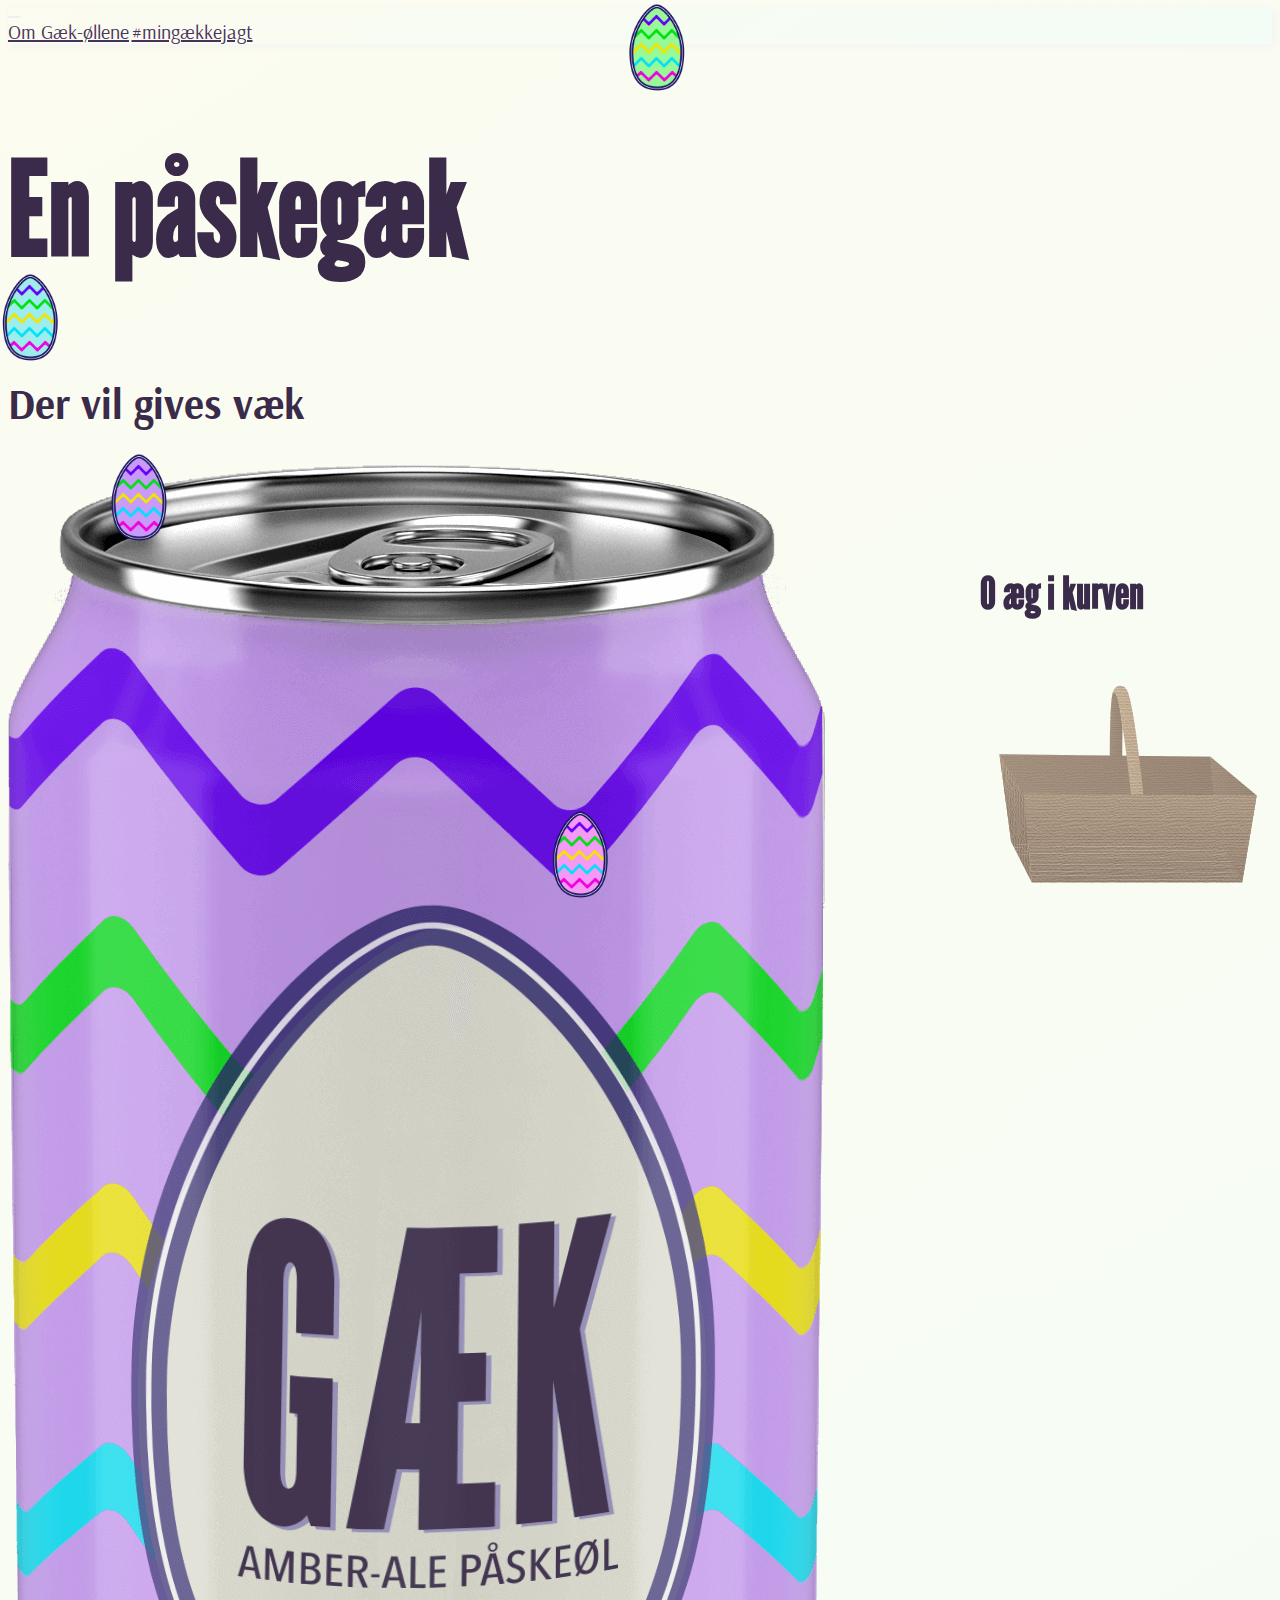
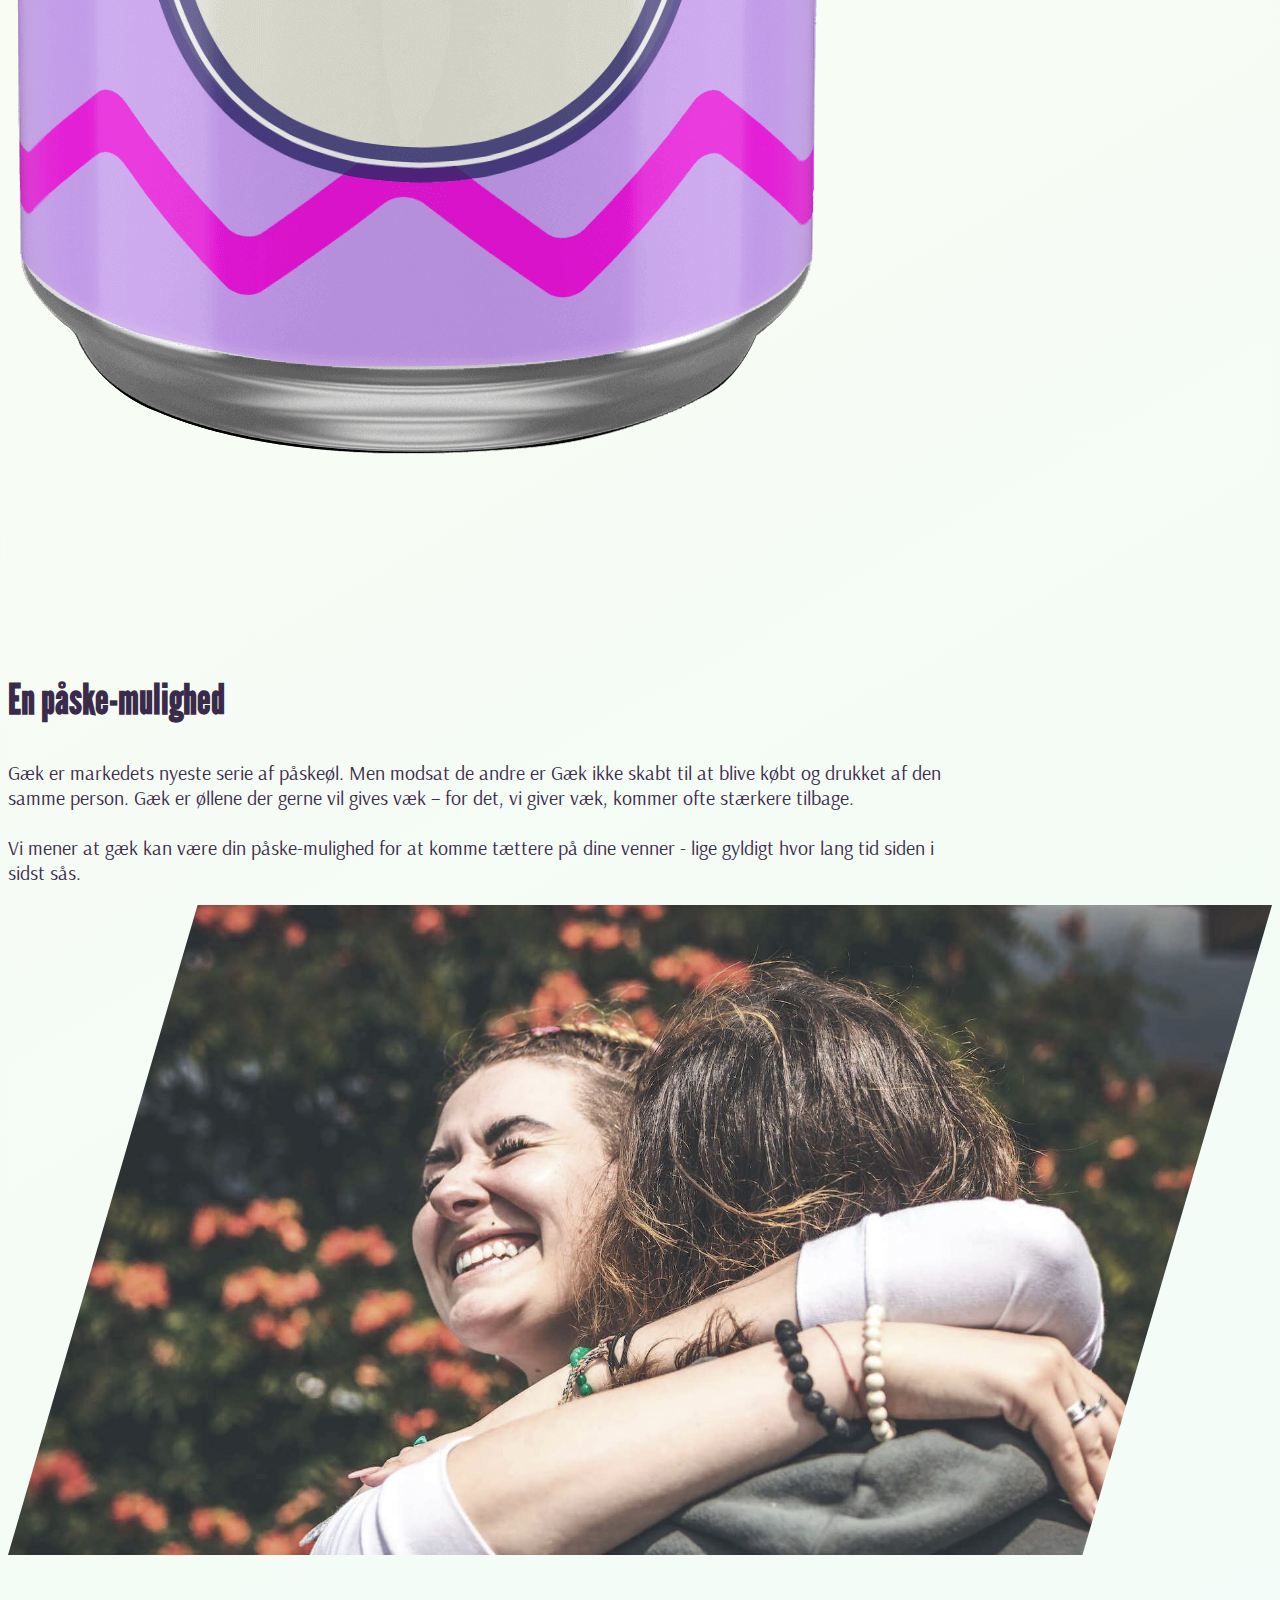
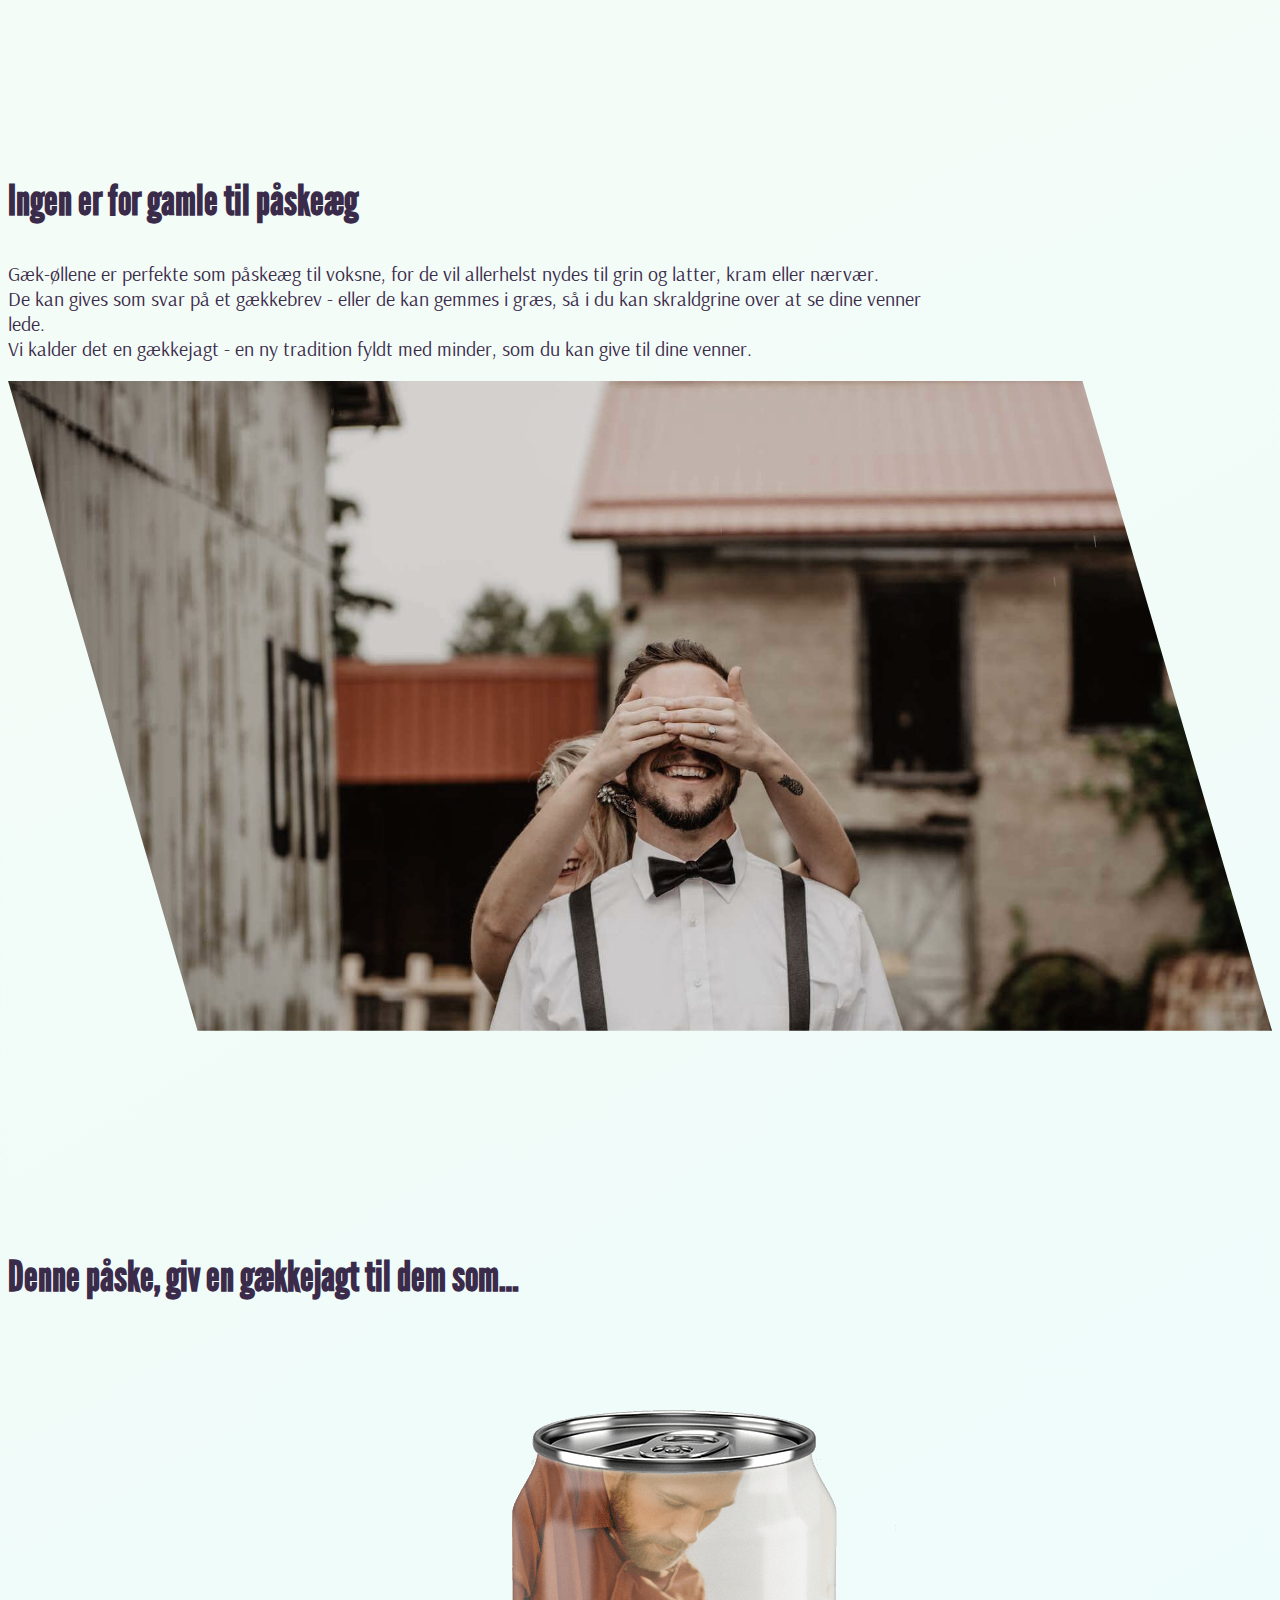
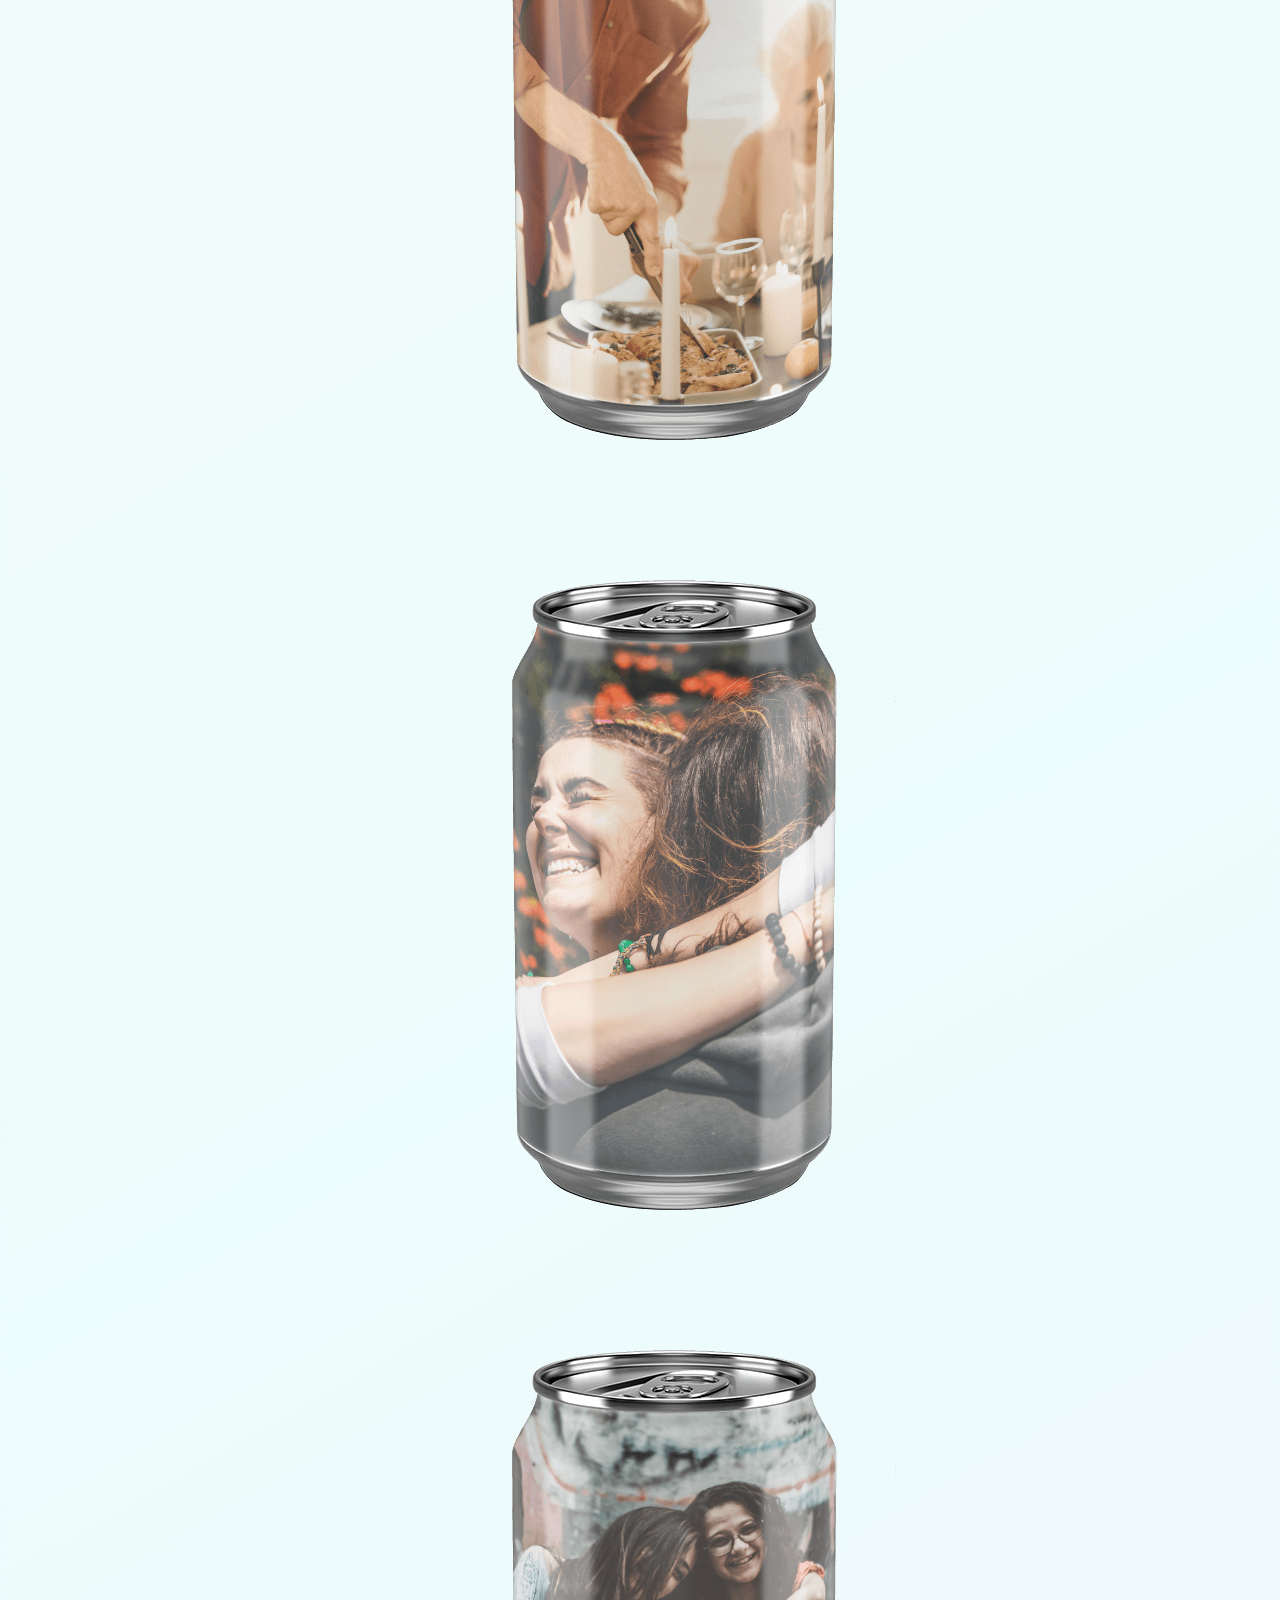
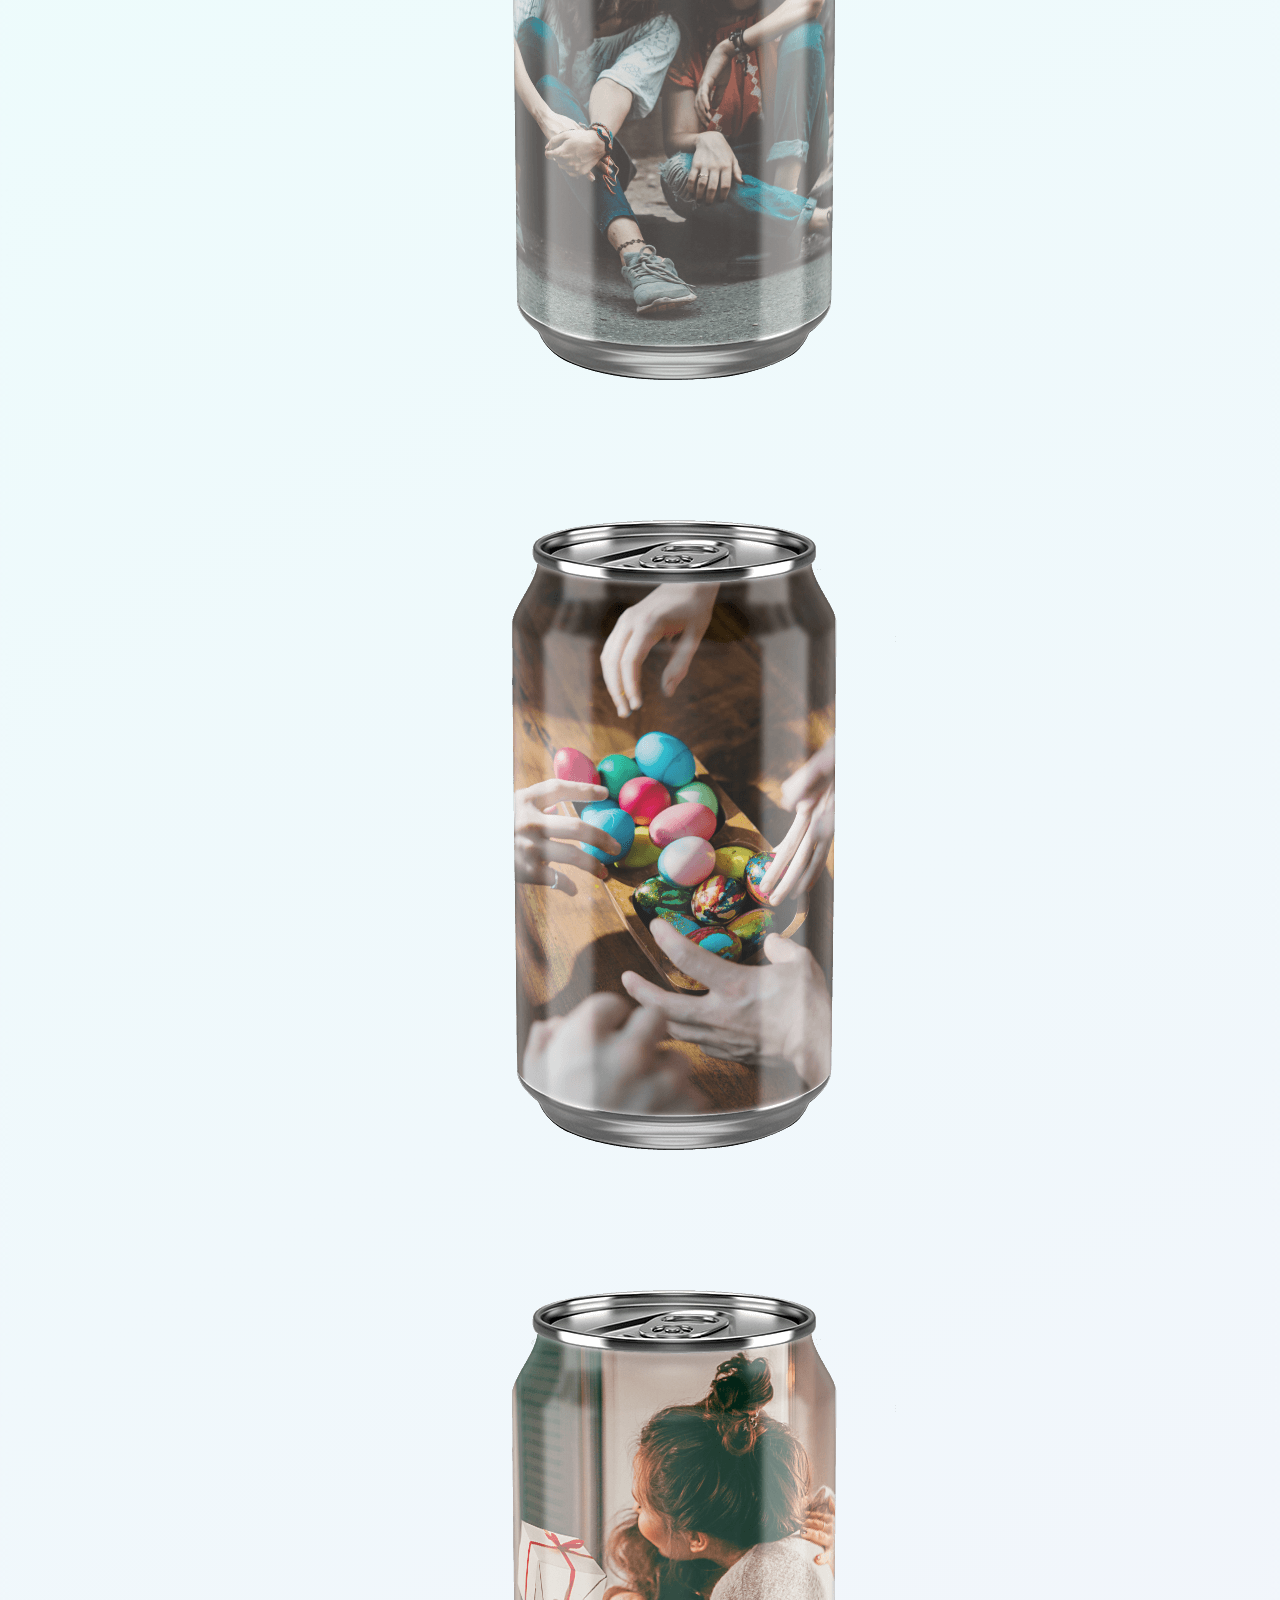
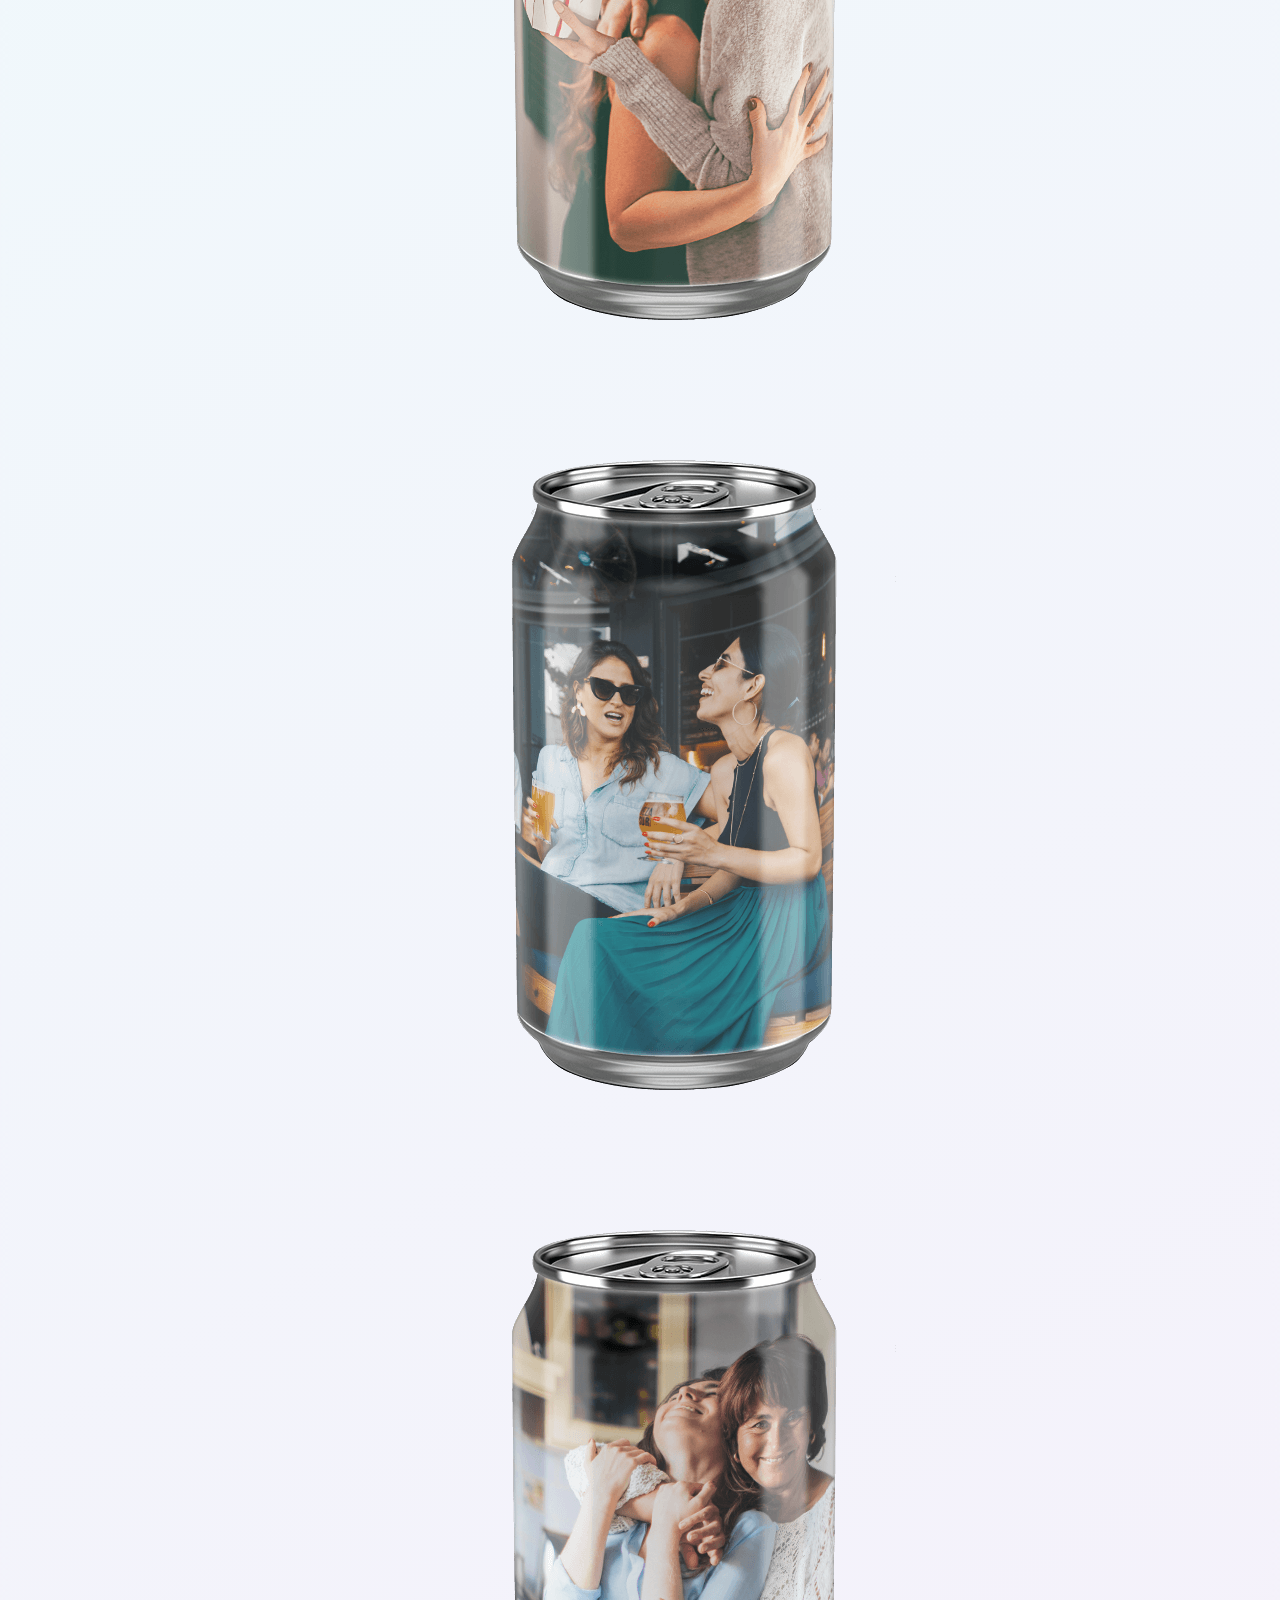
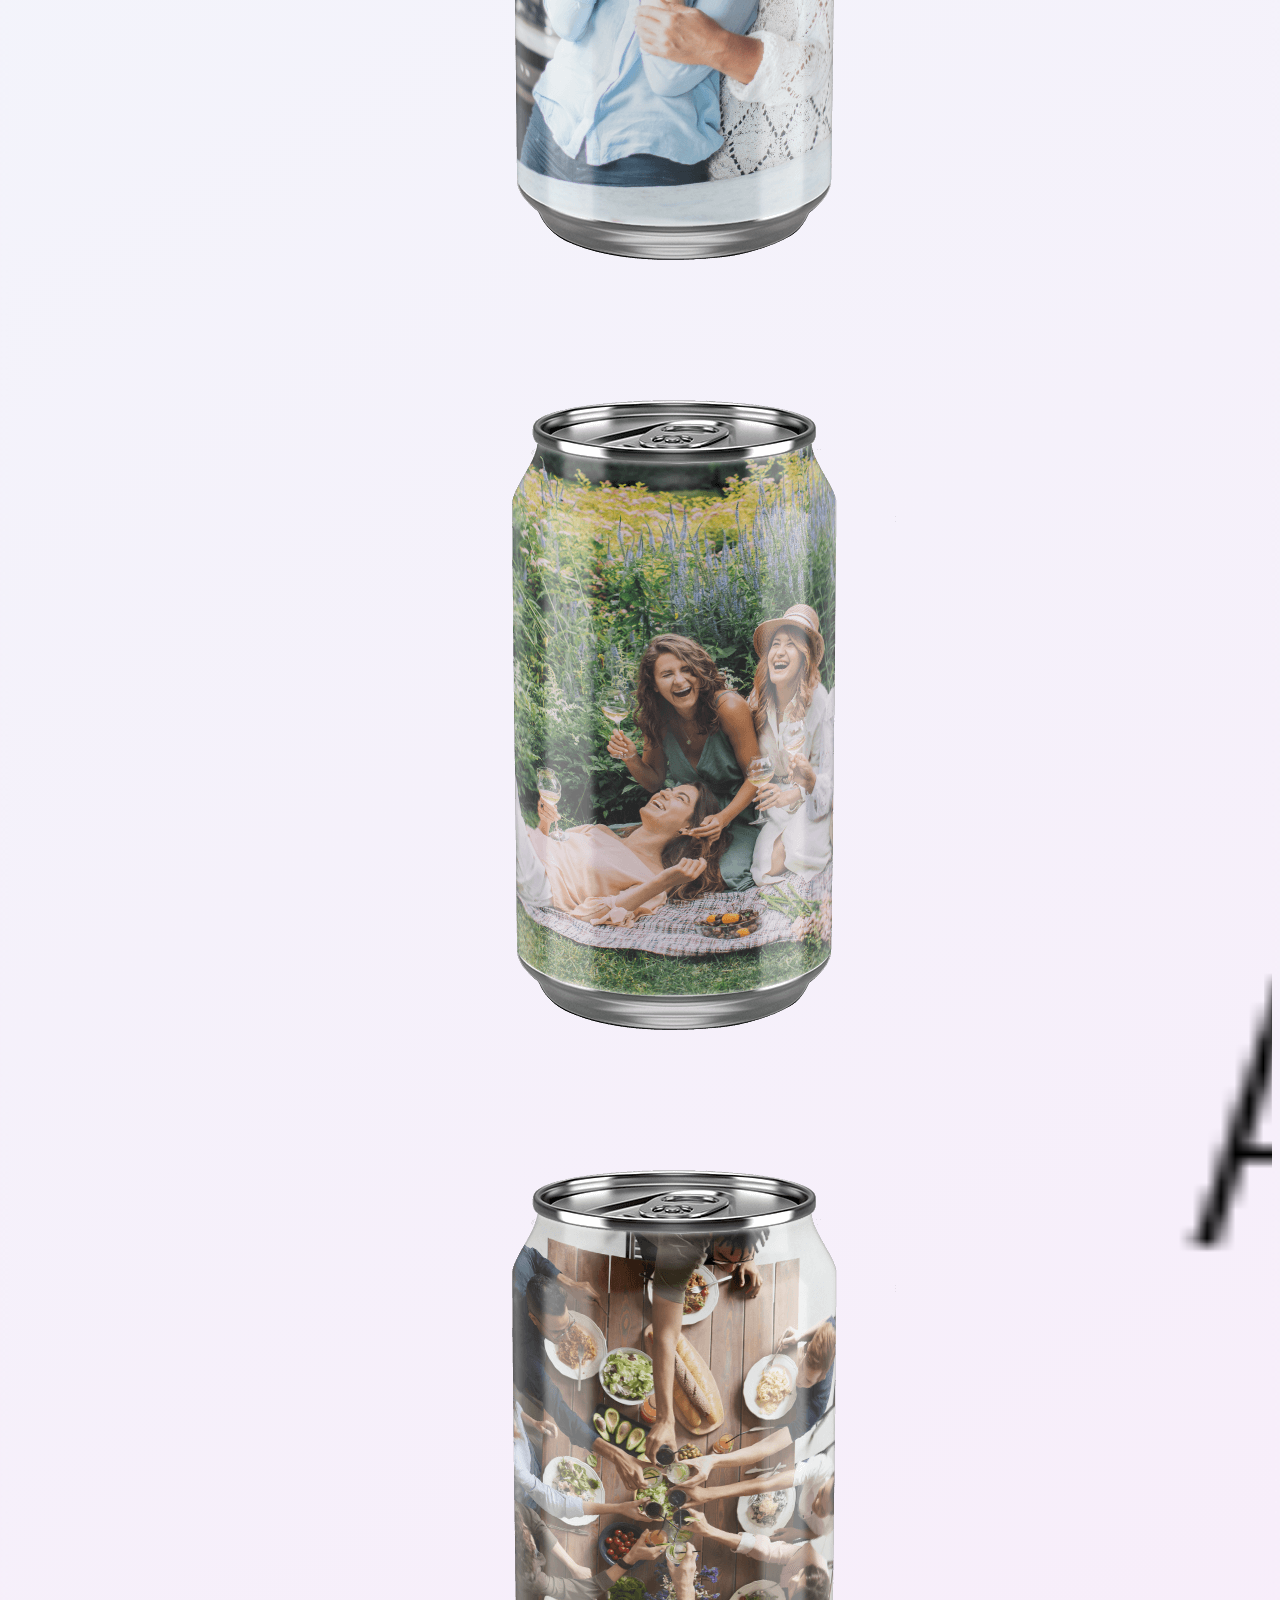
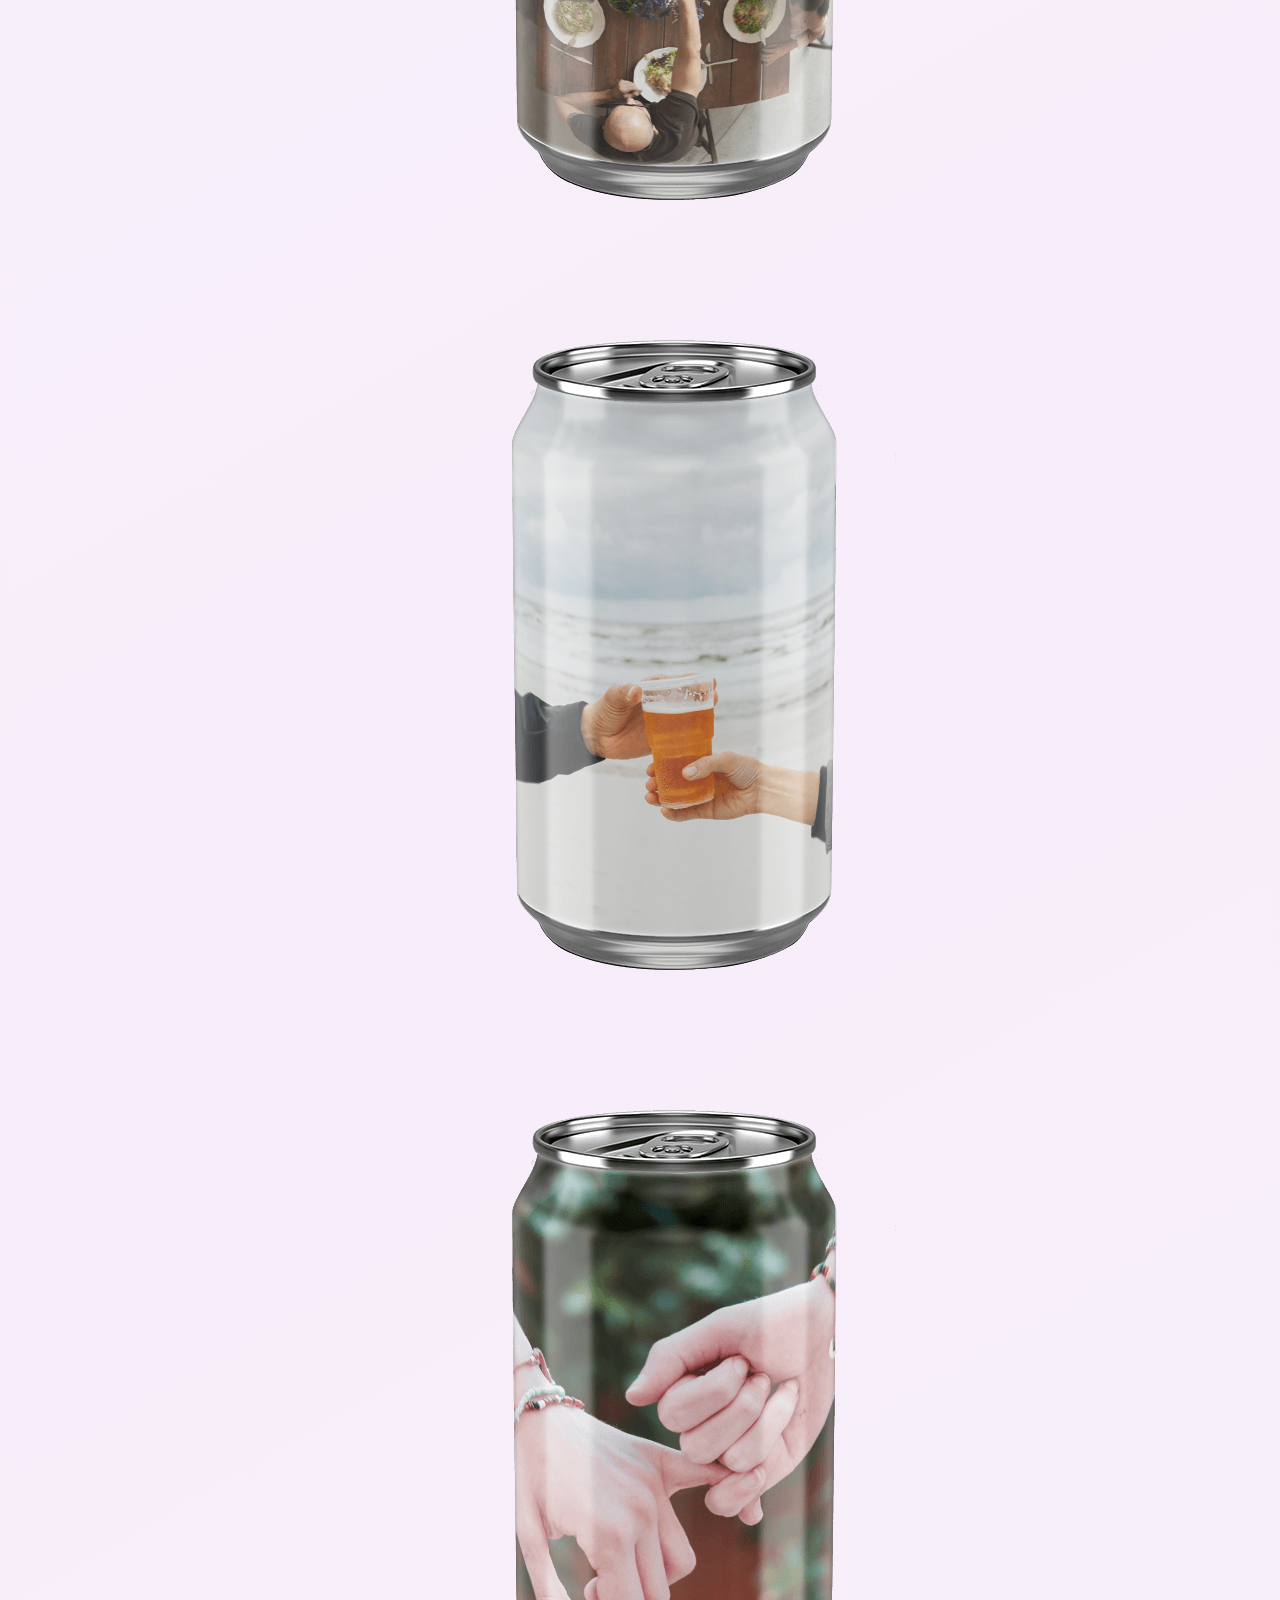
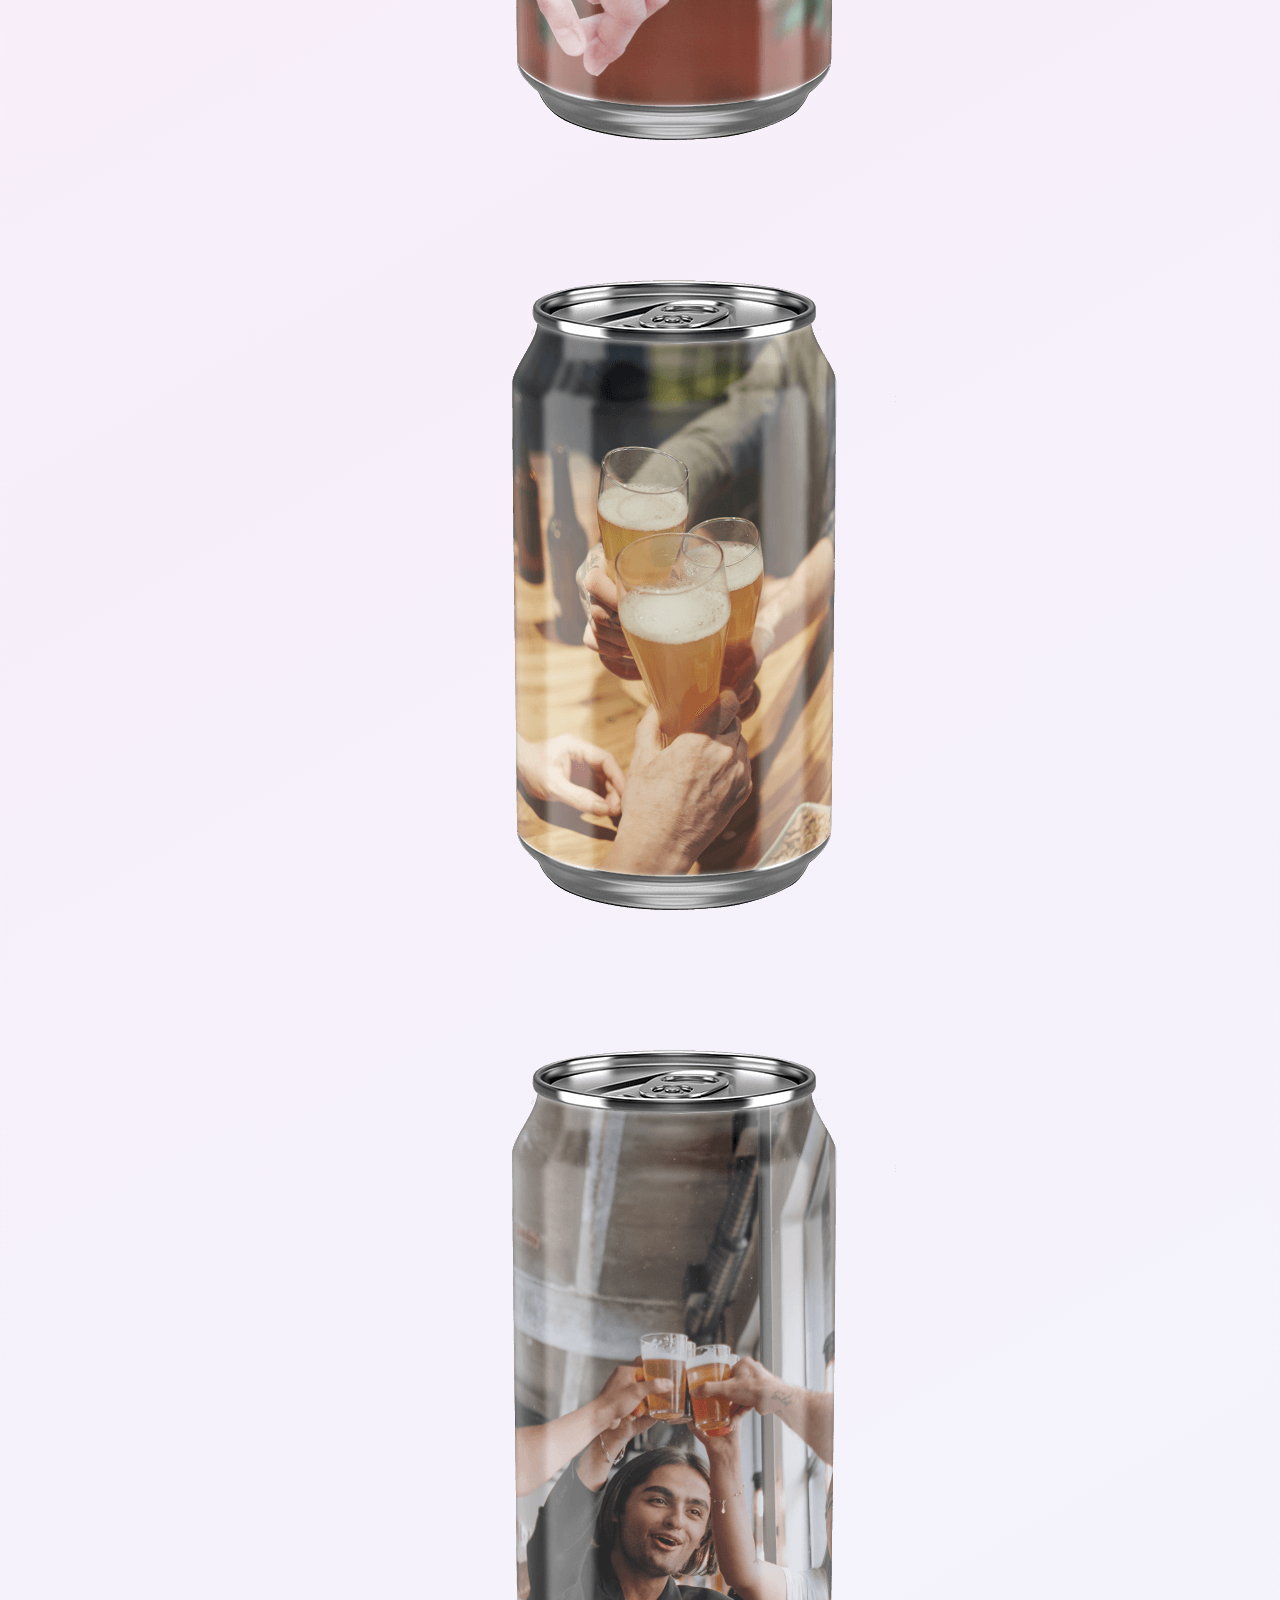
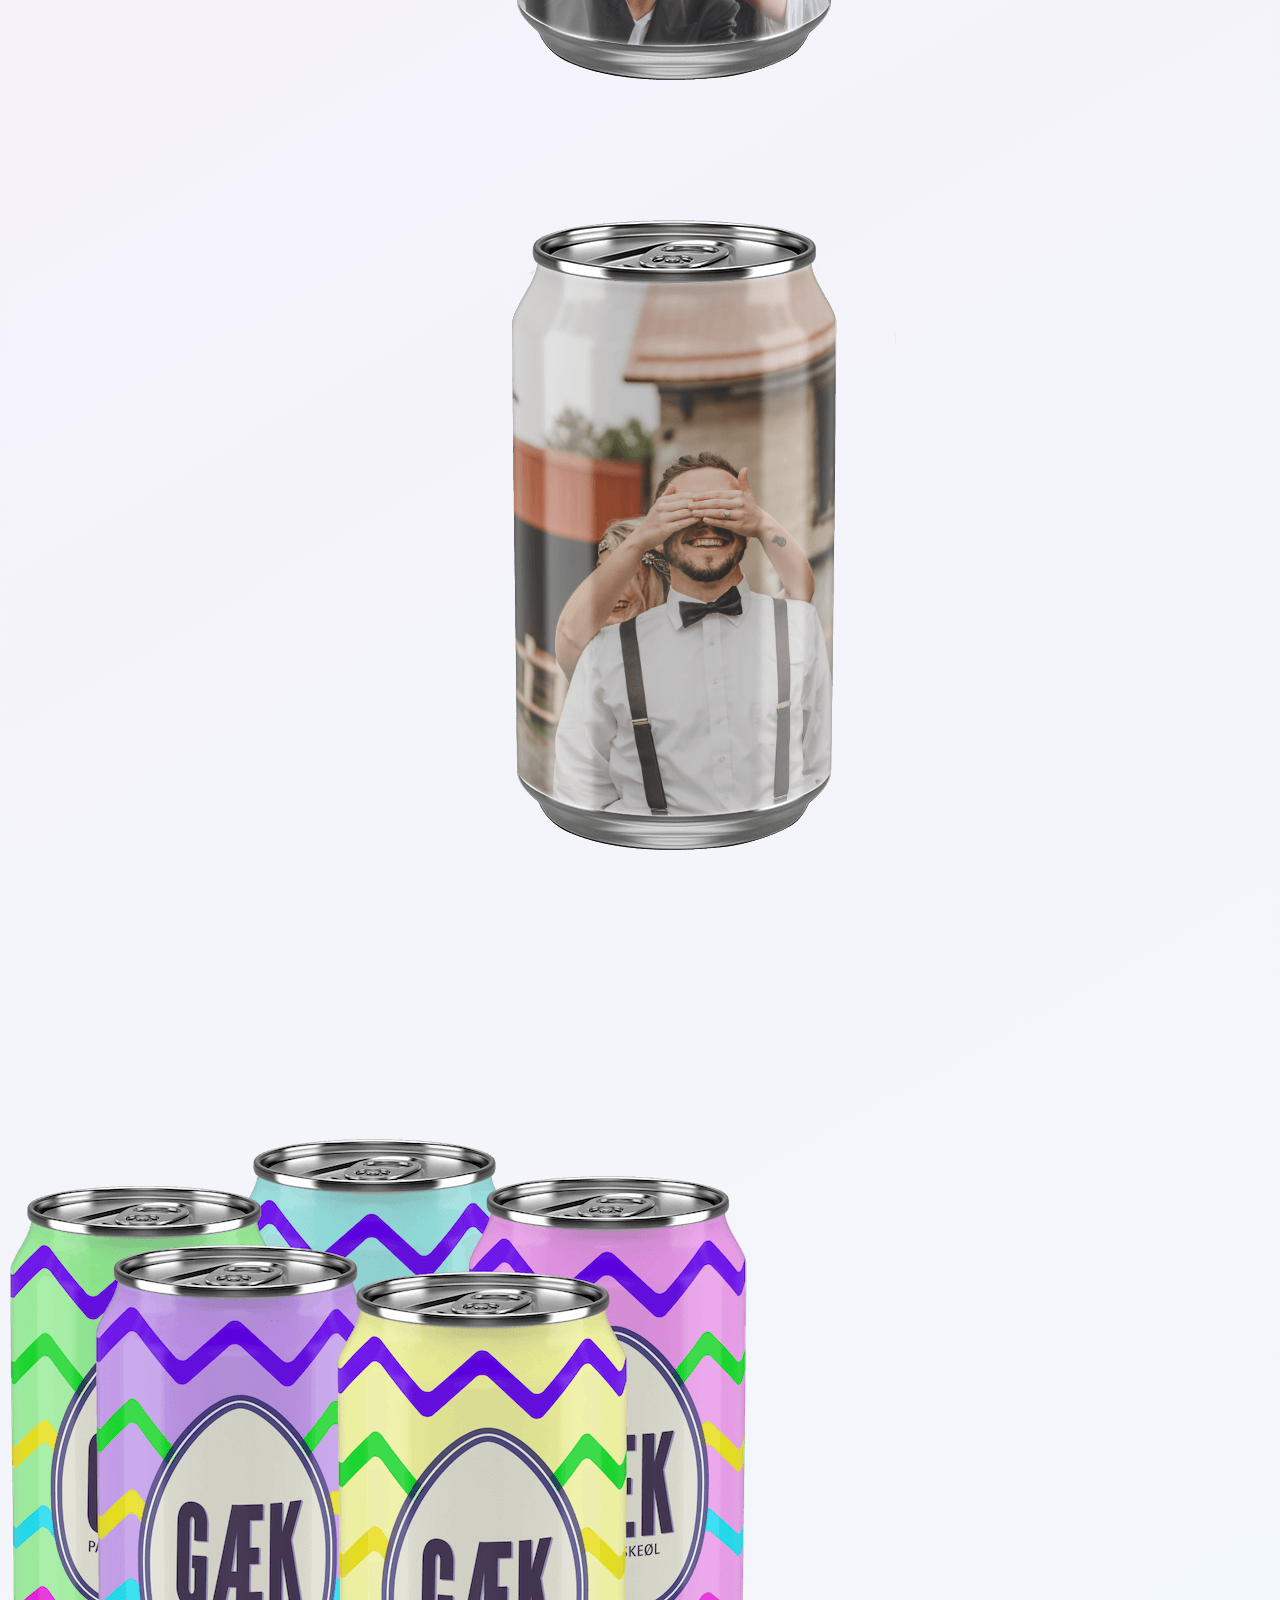
==== index.html @ a8b1d649 "engagement sektion" ====
<!DOCTYPE html>
<html lang="da">
  <head>
    <!-- Required meta tags -->
    <meta charset="utf-8" />
    <meta name="viewport" content="width=device-width, initial-scale=1" />
    <title>Gæk - Øllene der gerne vil gives væk</title>

    <!-- Bootstrap CSS -->
    <link
      href="https://cdn.jsdelivr.net/npm/bootstrap@5.0.0-beta2/dist/css/bootstrap.min.css"
      rel="stylesheet"
      integrity="sha384-BmbxuPwQa2lc/FVzBcNJ7UAyJxM6wuqIj61tLrc4wSX0szH/Ev+nYRRuWlolflfl"
      crossorigin="anonymous"
    />
    <link rel="stylesheet" href="css/style.css" />
    <link rel="stylesheet" href="css/gaekkejagt.css" />

    <link
      rel="stylesheet"
      href="https://cdnjs.cloudflare.com/ajax/libs/animate.css/4.1.1/animate.min.css"
    />
    <!-- Font  -->
    <link rel="preconnect" href="https://fonts.gstatic.com" />
    <link
      href="https://fonts.googleapis.com/css2?family=Arsenal&display=swap"
      rel="stylesheet"
    />
  </head>
  <body>
    <header>
      <nav class="navbar navbar-expand-lg navbar-light nav-baggrund">
        <div class="container">
          <button
            class="navbar-toggler"
            type="button"
            data-bs-toggle="collapse"
            data-bs-target="#navbarNavAltMarkup"
            aria-controls="navbarNavAltMarkup"
            aria-expanded="false"
            aria-label="Toggle navigation"
          >
            <span class="navbar-toggler-icon"></span>
          </button>
          <div class="collapse navbar-collapse" id="navbarNavAltMarkup">
            <div class="navbar-nav ms-auto">
              <a class="nav-link pe-5" href="#sektion-5">Om Gæk-øllene</a>
              <a class="nav-link" href="#engagement">#mingækkejagt</a>
            </div>
          </div>
        </div>
      </nav>
    </header>

    <main>
      <section id="splash" class="">
        <div class="container">
          <div class="row px-5 row-cols-1 row-cols-md-2 align-items-center">
            <div class="col order-md-last">
              <h1 class="mt-3 mt-md-0">En påskegæk</h1>
              <h2 class="h2-special">Der vil gives væk</h2>
              <!-- <button
                type="button"
                class="my-3 my-md-5 p-md-3 btn btn-outline-dark btn-lg toast-btn"
              >
                Gækkejagt, hvad er det?
              </button> -->
            </div>

            <div class="col order-md-first py-5">
              <div
                class="position-relative w-50 float-end float-md-none ms-auto left"
              >
                <div class="egg-container egg-move-left egg-container-1">
                  <img
                    class="egg-1 egg animation-egg-peak-left"
                    data-eggtype="blue"
                    src="img/ag7.png"
                    alt="Påskeæg der skal fanges"
                  />
                </div>

                <img
                  src="img/dase-lilla-stor.png"
                  class="img-fluid has-egg"
                  alt="Billede af påskeøllen i det lilla design"
                />
              </div>
            </div>
          </div>
        </div>
      </section>

      <section id="sektion-2">
        <div class="container">
          <div class="row px-5 row-cols-1 row-cols-md-2 align-items-center">
            <div class="col pb-5 pb-md-0 ps-md-5">
              <h2>En påske-mulighed</h2>
              <p class="tekst-bredde">
                Gæk er markedets nyeste serie af påskeøl. Men modsat de andre er
                Gæk ikke skabt til at blive købt og drukket af den samme person.
                Gæk er øllene der gerne vil gives væk – for det, vi giver væk,
                kommer ofte stærkere tilbage.
                <br /><br />
                Vi mener at gæk kan være din påske-mulighed for at komme tættere
                på dine venner - lige gyldigt hvor lang tid siden i sidst sås.
              </p>
            </div>

            <div class="col">
              <div class="position-relative">
                <div class="has-egg kram-billede"></div>

                <div class="egg-container egg-container-2 position-absolute">
                  <img
                    class="egg egg-2 egg-opacity-right"
                    data-eggtype="red"
                    src="img/ag3.png"
                    alt="Påskeæg der skal fanges"
                  />
                </div>
              </div>
            </div>
          </div>
        </div>
      </section>

      <section id="sektion-3">
        <div class="container">
          <div class="row px-5 row-cols-1 row-cols-md-2 align-items-center">
            <div class="col pt-5 pt-md-0 ps-md-5 order-md-last">
              <h2>Ingen er for gamle til påskeæg</h2>
              <p class="tekst-bredde">
                Gæk-øllene er perfekte som påskeæg til voksne, for de vil
                allerhelst nydes til grin og latter, kram eller nærvær. <br />De
                kan gives som svar på et gækkebrev - eller de kan gemmes i græs,
                så i du kan skraldgrine over at se dine venner lede. <br />Vi
                kalder det en gækkejagt - en ny tradition fyldt med minder, som
                du kan give til dine venner.
              </p>
            </div>

            <div class="col">
              <div class="position-relative">
                <div
                  class="egg-container egg-container-3 egg-move-left position-absolute"
                >
                  <img
                    class="egg egg-3 animation-egg-peak-left"
                    data-eggtype="purple"
                    src="img/ag1.png"
                    alt="Påskeæg der skal fanges"
                  />
                </div>

                <div class="has-egg overraskelses-billede order-md-first"></div>
              </div>
            </div>
          </div>
        </div>
      </section>

      <section id="infografik">
        <div class="container">
          <div class="row px-5">
            <h2 class="text-center">
              Denne påske, giv en gækkejagt til dem som…
            </h2>

            <!-- Mobile -->
            <div
              id="infografik-carousel-mobile"
              class="carousel slide carousel-fade"
              data-bs-ride="carousel"
              data-bs-interval="1500"
              data-bs-pause="false"
              data-bs-touch="false"
            >
              <img
                src="img/infografik-mobile/mobile-infografik-baggrund.png"
                alt=""
                class="img-fluid infografik-mobile-baggrund"
              />
              <div class="carousel-inner">
                <div class="carousel-item active">
                  <img
                    src="img/infografik-mobile/infografik-mobile-1.png"
                    class="d-block w-100"
                    alt="..."
                  />
                </div>
                <div class="carousel-item">
                  <img
                    src="img/infografik-mobile/infografik-mobile-2.png"
                    class="d-block w-100"
                    alt="..."
                  />
                </div>
                <div class="carousel-item">
                  <img
                    src="img/infografik-mobile/infografik-mobile-3.png"
                    class="d-block w-100"
                    alt="..."
                  />
                </div>
                <div class="carousel-item">
                  <img
                    src="img/infografik-mobile/infografik-mobile-4.png"
                    class="d-block w-100"
                    alt="..."
                  />
                </div>
                <div class="carousel-item">
                  <img
                    src="img/infografik-mobile/infografik-mobile-5.png"
                    class="d-block w-100"
                    alt="..."
                  />
                </div>
                <div class="carousel-item">
                  <img
                    src="img/infografik-mobile/infografik-mobile-6.png"
                    class="d-block w-100"
                    alt="..."
                  />
                </div>
                <div class="carousel-item">
                  <img
                    src="img/infografik-mobile/infografik-mobile-7.png"
                    class="d-block w-100"
                    alt="..."
                  />
                </div>
                <div class="carousel-item">
                  <img
                    src="img/infografik-mobile/infografik-mobile-8.png"
                    class="d-block w-100"
                    alt="..."
                  />
                </div>
                <div class="carousel-item">
                  <img
                    src="img/infografik-mobile/infografik-mobile-9.png"
                    class="d-block w-100"
                    alt="..."
                  />
                </div>
                <div class="carousel-item">
                  <img
                    src="img/infografik-mobile/infografik-mobile-10.png"
                    class="d-block w-100"
                    alt="..."
                  />
                </div>
                <div class="carousel-item">
                  <img
                    src="img/infografik-mobile/infografik-mobile-11.png"
                    class="d-block w-100"
                    alt="..."
                  />
                </div>
                <div class="carousel-item">
                  <img
                    src="img/infografik-mobile/infografik-mobile-12.png"
                    class="d-block w-100"
                    alt="..."
                  />
                </div>
                <div class="carousel-item">
                  <img
                    src="img/infografik-mobile/infografik-mobile-13.png"
                    class="d-block w-100"
                    alt="..."
                  />
                </div>
                <div class="carousel-item">
                  <img
                    src="img/infografik-mobile/infografik-mobile-14.png"
                    class="d-block w-100"
                    alt="..."
                  />
                </div>
              </div>
            </div>

            <!-- Desktop -->
            <div
              id="infografik-carousel-desktop"
              class="carousel slide carousel-fade"
              data-bs-ride="carousel"
              data-bs-interval="100"
              data-bs-pause="false"
              data-bs-touch="false"
            >
              <img
                src="img/infografik-mobile/mobile-infografik-baggrund.png"
                alt=""
                class="img-fluid infografik-mobile-baggrund"
              />
              <div class="carousel-inner">
                <div class="carousel-item active">
                  <img
                    src="img/infografik-desktop-2/infografik-desktop-1.png"
                    class="d-block w-100"
                    alt="..."
                  />
                </div>
                <div class="carousel-item">
                  <img
                    src="img/infografik-desktop-2/infografik-desktop-2.png"
                    class="d-block w-100"
                    alt="..."
                  />
                </div>
                <div class="carousel-item">
                  <img
                    src="img/infografik-desktop-2/infografik-desktop-3.png"
                    class="d-block w-100"
                    alt="..."
                  />
                </div>
                <div class="carousel-item">
                  <img
                    src="img/infografik-desktop-2/infografik-desktop-4.png"
                    class="d-block w-100"
                    alt="..."
                  />
                </div>
                <div class="carousel-item">
                  <img
                    src="img/infografik-desktop-2/infografik-desktop-5.png"
                    class="d-block w-100"
                    alt="..."
                  />
                </div>
                <div class="carousel-item">
                  <img
                    src="img/infografik-desktop-2/infografik-desktop-6.png"
                    class="d-block w-100"
                    alt="..."
                  />
                </div>
                <div class="carousel-item">
                  <img
                    src="img/infografik-desktop-2/infografik-desktop-7.png"
                    class="d-block w-100"
                    alt="..."
                  />
                </div>
                <div class="carousel-item">
                  <img
                    src="img/infografik-desktop-2/infografik-desktop-8.png"
                    class="d-block w-100"
                    alt="..."
                  />
                </div>
                <div class="carousel-item">
                  <img
                    src="img/infografik-desktop-2/infografik-desktop-9.png"
                    class="d-block w-100"
                    alt="..."
                  />
                </div>
                <div class="carousel-item">
                  <img
                    src="img/infografik-desktop-2/infografik-desktop-10.png"
                    class="d-block w-100"
                    alt="..."
                  />
                </div>
                <div class="carousel-item">
                  <img
                    src="img/infografik-desktop-2/infografik-desktop-11.png"
                    class="d-block w-100"
                    alt="..."
                  />
                </div>
                <div class="carousel-item">
                  <img
                    src="img/infografik-desktop-2/infografik-desktop-12.png"
                    class="d-block w-100"
                    alt="..."
                  />
                </div>
                <div class="carousel-item">
                  <img
                    src="img/infografik-desktop-2/infografik-desktop-13.png"
                    class="d-block w-100"
                    alt="..."
                  />
                </div>
                <div class="carousel-item">
                  <img
                    src="img/infografik-desktop-2/infografik-desktop-14.png"
                    class="d-block w-100"
                    alt="..."
                  />
                </div>
              </div>
            </div>
          </div>
        </div>
      </section>

      <section id="sektion-5">
        <div class="container">
          <div class="row px-5 row-cols-1 row-cols-md-2 align-items-center">
            <div class="col">
              <div class="position-relative">
                <div class="egg-container egg-move-top egg-container-4">
                  <img
                    class="egg egg-4 animation-egg-peak-right"
                    data-eggtype="green"
                    src="img/ag10.png"
                    alt="Påskeæg der skal fanges"
                  />
                </div>

                <img
                  src="img/alle-daser.png"
                  alt="Billede af alle gæk-øllene"
                  class="img-fluid has-egg"
                />
              </div>
            </div>

            <div class="col pt-5 pt-md-0 ps-md-5">
              <h2>Hele familien</h2>
              <p class="tekst-bredde">
                Den nye familie af påskeøl – og her er smagsoplevelser til alle.
                Vi har udvalgt smagene med fokus på, der er noget alle kan lide.
                Alle skal have del i påsken – og gæk gør det nemmere for dig, at
                invitere selv den kræsneste ikke-øl-drikkere med i legen. Der er
                fem smage at vælge imellem - så man kan enten prøve dem alle på
                en gang, eller smage en ny, hver dag i påsken! <br />Dåserne er
                designet til at ligne påskeæg - og det giver prikken over i'et i
                en gækkejagt. Forestil dig dem gemt i græs eller under en busk!
              </p>
            </div>
          </div>
        </div>
      </section>

      <section id="sektion-6" class="carousel has-egg">
        <div class="container">
          <div class="py-5">
            <h2 class="text-center">Hvilken Gæk vil du prøve først?</h2>
            <div
              id="carouselExampleCaptions"
              class="carousel slide carousel-dark"
              data-bs-ride="carousel"
            >
              <div class="carousel-indicators">
                <button
                  type="button"
                  data-bs-target="#carouselExampleCaptions"
                  data-bs-slide-to="0"
                  class="active"
                  aria-current="true"
                  aria-label="Slide 1"
                ></button>
                <button
                  type="button"
                  data-bs-target="#carouselExampleCaptions"
                  data-bs-slide-to="1"
                  aria-label="Slide 2"
                ></button>
                <button
                  type="button"
                  data-bs-target="#carouselExampleCaptions"
                  data-bs-slide-to="2"
                  aria-label="Slide 3"
                ></button>
                <button
                  type="button"
                  data-bs-target="#carouselExampleCaptions"
                  data-bs-slide-to="3"
                  aria-label="Slide 4"
                ></button>
                <button
                  type="button"
                  data-bs-target="#carouselExampleCaptions"
                  data-bs-slide-to="4"
                  aria-label="Slide 5"
                ></button>
              </div>
              <div class="carousel-inner">
                <div class="carousel-item active">
                  <img
                    src="img/dase-bla.png"
                    class="d-block alle-ol-img ms-auto me-auto"
                    alt="..."
                  />
                  <div
                    class="carousel-caption position-static d-none d-md-block"
                  >
                    <h3>Classic Påskeøl</h3>
                    <p class="w-50 ms-auto me-auto text-m-w">
                      Den klassiske, hvor man aldrig går galt i byen. Den
                      perfekte kombination af malt og humle - der endda bliver
                      en lille smule sød. Og kald os bare skøre, men vi synes
                      øllen er den perfekte makker til en rugbrødsmad toppet med
                      karse! Gæk Classic er den øl, man aldrig vil kunne undvære
                      der passer til alt!
                    </p>
                    <a
                      href=""
                      onclick="return false;"
                      class="my-3 my-md-3 btn btn-outline-dark btn-lg"
                      >Find i butik</a
                    >
                  </div>
                </div>
                <div class="carousel-item">
                  <img
                    src="img/dase-lyserod.png"
                    class="d-block img-fluid alle-ol-img ms-auto me-auto"
                    alt="..."
                  />
                  <div
                    class="carousel-caption position-static d-none d-md-block"
                  >
                    <h3>Kriek Påskeøl</h3>
                    <p class="w-50 ms-auto me-auto text-m-w">
                      Gæk Kriek er en lyserød øl med en forfriskende smag af
                      kirsebær. Kriek er en belgisk kirsebærøl og den er det
                      perfekte valg for dem, der normalt helst vil drikke cider
                      eller vin. Kriek er en skøn oplevelse - den vidunderlige
                      duft af kirsebær er fulgt af en stærk rød farve på øllet.
                      Den har endda lyserødt skum!
                    </p>
                    <a
                      href=""
                      onclick="return false;"
                      class="my-3 my-md-3 p-md-3 btn btn-outline-dark btn-lg"
                      >Find i butik</a
                    >
                  </div>
                </div>
                <div class="carousel-item">
                  <img
                    src="img/dase-gul.png"
                    class="d-block alle-ol-img ms-auto me-auto"
                    alt="..."
                  />
                  <div
                    class="carousel-caption position-static d-none d-md-block"
                  >
                    <h3>Doppelbock Påskeøl</h3>
                    <p class="w-50 ms-auto me-auto text-m-w">
                      Gæk Doppelbock er perfekt for dig, der synes almindelige
                      påskeøl mangler en del i smagsoplevelsen. Gæk Doppelbock
                      er den smukkeste mørke øl - med en kraftfuld smag. Af alle
                      gæk-øllene har den den højeste alkoholprocent på 7,5%
                      hvilket kun gør oplevelsen endnu mere kraftfuld!
                    </p>
                    <a
                      href=""
                      onclick="return false;"
                      class="my-3 my-md-3 p-md-3 btn btn-outline-dark"
                      >Find i butik</a
                    >
                  </div>
                </div>
                <div class="carousel-item">
                  <img
                    src="img/dase-lilla.png"
                    class="d-block alle-ol-img ms-auto me-auto"
                    alt="..."
                  />
                  <div
                    class="carousel-caption position-static d-none d-md-block"
                  >
                    <h3>Amber-Ale Påskeøl</h3>
                    <p class="w-50 ms-auto me-auto text-m-w">
                      Gæk Amber-Ale er en oplevelse, der ligger lige mellem Gæk
                      Doppelbock og Gæk Pale-Ale. Den let malt-søde stærke smag
                      fra det rav-farvede øl er perfekt kombineret med en frisk
                      let syrlighed. Gæk Amber-Ale er en favorit hos mange -
                      måske især fordi den smager så godt til lam. Ingen påske
                      uden!
                    </p>
                    <a
                      href="#"
                      onclick="return false;"
                      class="my-3 my-md-3 p-md-3 btn btn-outline-dark btn-lg"
                      >Find i butik</a
                    >
                  </div>
                </div>
                <div class="carousel-item">
                  <img
                    src="img/dase-gron.png"
                    class="d-block alle-ol-img ms-auto me-auto"
                    alt="..."
                  />
                  <div
                    class="carousel-caption position-static d-none d-md-block"
                  >
                    <h3>Pale-Ale Påskeøl</h3>
                    <p class="w-50 ms-auto me-auto text-m-w">
                      Gæk Pale-Ale er en lys pale ale med friske noter af
                      citrus. Den er let, forfriskende og smager allerbedst
                      sammen med et grin i solskin. Alkoholprocenten er 4,7% -
                      og den kan derfor drikkes til hver en tid – om det er
                      hverdag eller fest.
                    </p>
                    <a
                      href="#"
                      onclick="return false;"
                      class="my-3 my-md-3 p-md-3 btn btn-outline-dark btn-lg"
                      >Find i butik</a
                    >
                  </div>
                </div>
              </div>
              <button
                class="carousel-control-prev"
                type="button"
                data-bs-target="#carouselExampleCaptions"
                data-bs-slide="prev"
              >
                <span
                  class="carousel-control-prev-icon"
                  aria-hidden="true"
                ></span>
                <span class="visually-hidden">Previous</span>
              </button>
              <button
                class="carousel-control-next"
                type="button"
                data-bs-target="#carouselExampleCaptions"
                data-bs-slide="next"
              >
                <span
                  class="carousel-control-next-icon"
                  aria-hidden="true"
                ></span>
                <span class="visually-hidden">Next</span>
              </button>
            </div>
          </div>
        </div>

        <div class="container-fluid">
          <div class="egg-container egg-container-5">
            <img
              class="egg egg-5 egg-opacity"
              data-eggtype="yellow"
              src="img/ag5.png"
              alt="Påskeæg der skal fanges"
            />
          </div>
        </div>
      </section>

      <section id="engagement">
        <div class="container">
          <div class="row">
            <div class="col-1">
              <img
                src="img/zigzag-bla.png"
                alt=""
                class="img-fluid w-50 zigzag"
              />
              <img
                src="img/zigzag-bla.png"
                alt=""
                class="img-fluid w-50 zigzag"
              />
              <img
                src="img/zigzag-bla.png"
                alt=""
                class="img-fluid w-50 zigzag"
              />
            </div>
            <div class="col-10">
              <div class="row justify-content-center">
                <div class="col-12">
                  <h2>Del jeres oplevelse med os!</h2>
                  <p class="tekst-bredde-engagement">
                    Kan du heller ikke vente til at du vinder konkurrencen?<br />
                    Gæk-øllene kan heldigvis købes i butikkerne fra d. 20. Marts
                    og allerede dér kan du skabe en uforglemmelig gækkejagt for
                    dig og dine venner! <br />En tradition, fyldt med minder der
                    ingen ende vil tage. <br /><br />
                    Hvis du og dine venner er blevet hooked på gækkejagten, så
                    del endelig jeres oplevelse med andre gækkejagere på
                    #mingækkejagt! Vi vil alle gerne opleve det med jer!
                  </p>
                  <button
                    type="button"
                    class="my-3 my-md-5 p-md-3 btn btn-outline-dark btn-lg toast-btn2"
                  >
                    Hvad var det nu, en gækkejagt var?
                  </button>
                </div>
                <div class="col-12">
                  <p>
                    Besøg os også på vores sociale medier - vi elsker gæster!
                  </p>
                  <div class="d-flex">
                    <div class="logo-engagement pe-4">
                      <a
                        href="https://www.facebook.com/GaekOl/"
                        target="_blank"
                      >
                        <img
                          src="img/facebook-engagement.png"
                          alt="Facebook logo"
                          class="img-fluid"
                        />
                      </a>
                    </div>

                    <div class="logo-engagement">
                      <a
                        href="https://www.instagram.com/gaekpaskeol/"
                        target="_blank"
                      >
                        <img
                          src="img/instagram-engagement.png"
                          alt="Instagram logo"
                          class="img-fluid"
                        />
                      </a>
                    </div>
                  </div>
                </div>
              </div>
            </div>
            <div class="col-1 right">
              <img
                src="img/zigzag-bla.png"
                alt=""
                class="img-fluid w-50 zigzag"
              />
              <img
                src="img/zigzag-bla.png"
                alt=""
                class="img-fluid w-50 zigzag"
              />
              <img
                src="img/zigzag-bla.png"
                alt=""
                class="img-fluid w-50 zigzag"
              />
            </div>
          </div>
        </div>
      </section>
    </main>

    <!-- Modal Du har vundet konkurrencen -->
    <div
      class="modal fade"
      id="competitionModal"
      tabindex="-1"
      aria-labelledby="exampleModalLabel"
      aria-hidden="true"
    >
      <div class="modal-dialog modal-dialog-centered">
        <div class="modal-content p-4">
          <div class="modal-header">
            <h3 class="modal-title" id="exampleModalLabel">
              TILLYKKE! DU FANDT ALLE ÆGGENE!
            </h3>
            <button
              type="button"
              class="btn-close btn-outline-dark"
              data-bs-dismiss="modal"
              aria-label="Close"
            ></button>
          </div>
          <div class="modal-body">
            <p>
              Det betyder at du nu kan være med i konkurrencen om alt hvad du
              behøver til at glæde dine 4 mest savnede venner med en
              gækkeølsjagt! Indtast dine informationer herunder, og så er du
              med!
            </p>
            <form class="py-4">
              <label for="name">Navn</label><br />
              <input
                type="text"
                id="name"
                name="fname"
                class="form-control"
              /><br />
              <label for="exampleInputEmail1" class="form-label"
                >Email-adresse</label
              >
              <input
                type="email"
                class="form-control"
                id="exampleInputEmail1"
                aria-describedby="emailHelp"
              />
              <div id="emailHelp" class="form-text">
                Vi deler aldrig din email med andre!
              </div>
            </form>
          </div>
          <div class="modal-footer py-5 row-cols-1">
            <button
              type="button"
              class="btn btn-secondary2"
              data-bs-dismiss="modal"
            >
              Jeg vil ikke være med
            </button>
            <button type="button" class="btn btn-primary1">
              Tilmeld mig konkurrencen!
            </button>
          </div>
        </div>
      </div>
    </div>
    <section class="konkurrence-info">
      <!-- Toast Konkurrence-besked -->
      <div class="container-fluid">
        <div id="liveToastDiv" class="position-fixed p-3" style="z-index: 5">
          <div
            id="liveToast"
            class="toast hide"
            role="alert"
            aria-live="assertive"
            aria-atomic="true"
          >
            <div class="toast-header p-4">
              <!-- <img src="..." class="rounded me-2" alt="..." /> -->
              <strong class="toast-titel me-auto">Gæk gæk gækkejagt!</strong>
              <!-- <small>11 mins ago</small> -->
              <button
                type="button"
                class="btn-close ms-auto btn-outline-dark p-3"
                data-bs-dismiss="toast"
                aria-label="Close"
              ></button>
            </div>
            <div class="toast-body p-4">
              <p>
                Vi har gang i <strong>den store gækkejagt</strong>! <br />
                Find de 5 gemte påskeæg her på siden og så kan du være med i
                konkurrencen! <br />
                Du kan vinde alt hvad du behøver til en uforglemmelig
                gækkeølsjagt med dine 4 mest savnede venner!
              </p>
            </div>
          </div>
        </div>
        <div id="basket" class="d-flex">
          <h2 class="counter align-self-end">0 æg i kurven</h2>
          <svg
            id=""
            xdata-name="Layer 1"
            xmlns="http://www.w3.org/2000/svg"
            xmlns:xlink="http://www.w3.org/1999/xlink"
            viewBox="0 0 976.54 780.84"
          >
            <defs>
              <clipPath id="clip-path">
                <polygon
                  points="142.08 440.71 63.33 313.45 101.69 598.95 169.15 731.25 142.08 440.71"
                  fill="none"
                ></polygon>
              </clipPath>
              <clipPath id="clip-path-2">
                <polygon
                  points="853.07 731.25 169.15 731.25 142.08 440.71 900.68 447.54 853.07 731.25"
                  fill="none"
                ></polygon>
              </clipPath>
            </defs>
            <polygon
              points="786.42 616.73 101.69 598.95 63.33 313.45 750.15 321.23 786.42 616.73"
              fill="#998675"
            ></polygon>
            <g opacity="0.21">
              <image
                width="796"
                height="377"
                transform="translate(27.11 276.46)"
                xlink:href="[data-uri]"
              ></image>
            </g>
            <polygon
              points="900.68 447.54 750.15 321.23 770.42 575.13 853.07 731.25 900.68 447.54"
              fill="#998675"
            ></polygon>
            <g opacity="0.21">
              <image
                width="223"
                height="483"
                transform="translate(714.11 284.46)"
                xlink:href="[data-uri]"
              ></image>
            </g>
            <g>
              <path
                d="M432,114.57c-.12.51-.25,1-.38,1.58A3.21,3.21,0,0,1,432,114.57Z"
                fill="#998675"
              ></path>
              <path
                d="M463.69,226.2c0,1.24-.06,2.5-.08,3.78a1.77,1.77,0,0,0,0,.23c-.51,23.66-.82,52.44-.82,87.47h-40v-.07h39.85c0-35.25.32-64.17.83-87.9l-1-3.51c0-1.06,0-2.11.08-3.15q.45,3,.93,6.07c0-1.42.06-2.81.09-4.19C463.65,225.76,463.69,226.2,463.69,226.2Z"
                fill="#998675"
              ></path>
            </g>
            <path
              d="M432.2,113.24c19.79-16.86,31.49,113.4,31.49,113.4-.56,24.72-.91,55.17-.91,92.69h-40c0-73.48,1.31-128.64,3.89-163.95,1.26-17.25,2.82-30,4.76-38.89C431.68,115.35,431.4,113.92,432.2,113.24Z"
              fill="#998675"
            ></path>
            <g opacity="0.21">
              <image
                width="114"
                height="280"
                transform="translate(386.11 75.46)"
                xlink:href="[data-uri]"
              ></image>
            </g>
            <path
              d="M463.69,230.52l-.09-.31-.14-.5-1-3.51c0-1.06,0-2.11.08-3.15q.45,3,.93,6.07c0,.28.08.57.13.86S463.66,230.34,463.69,230.52Z"
              fill="#998675"
            ></path>
            <g data-eggtype="blue" class="hidden">
              <path
                d="M272.69,373.1a318.21,318.21,0,0,1,12.78,31.62c1,2.93,1.9,5.81,2.74,8.64.69,2.34,1.34,4.65,1.93,6.92.78,3,1.47,6,2.07,8.86a128.83,128.83,0,0,1,2.87,33.92c0,.62-.08,1.25-.14,1.88a87.25,87.25,0,0,1-1.12,8.74l-.18,1c-5.19,26.93-22.64,46.56-51.69,60l0,0-1.31.59c-.51.24-1,.46-1.53.68l-.92.4-.8.34-.81.35-1.33.54c-27.77,11.23-53.87,11.43-77.94-2.07l-1-.55q-3.69-2.13-7.33-4.7l-1.6-1.16a127.68,127.68,0,0,1-23.29-22.76q-2.06-2.53-4.08-5.25h0q-2.48-3.31-4.92-6.9c-1.53-2.24-3-4.56-4.55-7a290.21,290.21,0,0,1-17-31.55l-.43-.93c-.22-.46-.43-.94-.64-1.4-.28-.64-.56-1.27-.83-1.92h0q-1.86-4.32-3.41-8.89c-.25-.73-.5-1.46-.74-2.2-.09-.28-.18-.56-.26-.83a176.43,176.43,0,0,1-6.68-31.13c-.44-3.5-.8-7.05-1.08-10.61,0-.55-.09-1.1-.13-1.66-.07-.95-.13-1.91-.19-2.87-.17-2.9-.29-5.82-.36-8.74h0c-.13-5.5-.08-11,.13-16.47.07-2.11.18-4.21.3-6.3a285.74,285.74,0,0,1,4.32-35.14c.07-.35.13-.71.21-1.06.33-1.77.69-3.52,1.06-5.25.12-.6.25-1.19.38-1.78s.21-.93.32-1.39.15-.7.24-1.05c.46-2,1-4,1.45-6l.46-1.75c6.56-24.64,16-43.6,26.1-50.17a18.27,18.27,0,0,1,2.26-1.26c9.78-4.53,27.85-.14,48.59,10.38l1.61.83c1.83.95,3.69,1.95,5.56,3l.9.51,1.17.66,1.58.91h0c2,1.17,4,2.38,6.05,3.65l1.66,1a285.52,285.52,0,0,1,37.38,28.41q1.83,1.64,3.63,3.31c4.5,4.17,8.89,8.52,13.1,13l1.74,1.86c.85.93,1.7,1.86,2.54,2.8q1.6,1.79,3.15,3.59a206.79,206.79,0,0,1,19.17,25.94l.43.69,1.2,2q2.46,4.14,4.63,8.35h0l.9,1.78c.37.75.74,1.51,1.1,2.27C272.32,372.31,272.51,372.7,272.69,373.1Z"
                fill="#9deded"
              ></path>
              <path
                d="M181.5,276.87a4.68,4.68,0,0,0-2.55,2.76l-10.41,29.66a4.73,4.73,0,0,1-6.17,2.86L133.17,301a4.74,4.74,0,0,0-6.17,2.86L116.78,333a4.74,4.74,0,0,1-6.18,2.86L83.77,325.55c.33-1.77.69-3.52,1.06-5.25.12-.6.25-1.19.38-1.78s.21-.93.32-1.39.15-.7.24-1.05l19.06,7.3a4.74,4.74,0,0,0,6.18-2.86l10.22-29.13a4.74,4.74,0,0,1,6.18-2.86l29.19,11.18a4.75,4.75,0,0,0,6.18-2.86l9-25.72.9.51,1.17.66,1.58.91h0C177.45,274.39,179.47,275.6,181.5,276.87Z"
                fill="#6600f7"
              ></path>
              <path
                d="M244.1,329.51l-1.06,3a4.75,4.75,0,0,1-6.17,2.86L207,323.94a4.73,4.73,0,0,0-6.17,2.86l-10.41,29.66a4.73,4.73,0,0,1-6.17,2.86L155,348.14a4.73,4.73,0,0,0-6.17,2.86l-10.22,29.13a4.74,4.74,0,0,1-6.18,2.86l-28.89-11.06a4.73,4.73,0,0,0-6.17,2.86L87,404.5a4.75,4.75,0,0,1-6.18,2.86L80,407c-.44-3.5-.8-7.05-1.08-10.61,0-.56-.09-1.1-.13-1.66a4.66,4.66,0,0,0,2.44-2.72l10.43-29.7a4.73,4.73,0,0,1,6.17-2.86l28.89,11.06a4.75,4.75,0,0,0,6.17-2.86l10.22-29.13a4.74,4.74,0,0,1,6.18-2.86l29.19,11.18a4.76,4.76,0,0,0,6.18-2.86L195,314.36a4.74,4.74,0,0,1,6.18-2.86l29.89,11.44a4.74,4.74,0,0,0,5.57-1.68l1.74,1.86c.85.93,1.7,1.86,2.54,2.8C242,327.11,243.07,328.3,244.1,329.51Z"
                fill="#00e015"
              ></path>
              <path
                d="M269.53,366.49h0l-4.64,13.21a4.75,4.75,0,0,1-6.17,2.86l-29.89-11.45a4.74,4.74,0,0,0-6.18,2.86l-10.41,29.66a4.73,4.73,0,0,1-6.17,2.86l-29.2-11.18a4.73,4.73,0,0,0-6.17,2.86L160.48,427.3a4.74,4.74,0,0,1-6.18,2.86L125.41,419.1a4.73,4.73,0,0,0-6.17,2.86l-10.42,29.7a4.74,4.74,0,0,1-6.18,2.86l-11.58-4.43h0q-1.86-4.33-3.41-8.89c-.25-.73-.5-1.46-.74-2.21-.09-.27-.18-.55-.26-.83l10.23,3.92a4.73,4.73,0,0,0,6.17-2.86l10.43-29.71a4.74,4.74,0,0,1,6.17-2.86l28.89,11.07a4.73,4.73,0,0,0,6.17-2.86l10.22-29.13a4.74,4.74,0,0,1,6.18-2.86l29.19,11.18a4.75,4.75,0,0,0,6.18-2.86l10.4-29.66a4.74,4.74,0,0,1,6.18-2.86L253,370.11a4.74,4.74,0,0,0,6.18-2.86l4.14-11.8.43.69,1.2,2Q267.36,362.29,269.53,366.49Z"
                fill="#f2e600"
              ></path>
              <path
                d="M284.87,403.35q1.49,4.39,2.74,8.64c.69,2.34,1.34,4.65,1.93,6.92l-2.8,8a4.74,4.74,0,0,1-6.17,2.86l-29.89-11.45a4.74,4.74,0,0,0-6.18,2.86L234.09,450.8a4.73,4.73,0,0,1-6.17,2.86l-29.2-11.18a4.73,4.73,0,0,0-6.17,2.86l-10.22,29.13a4.74,4.74,0,0,1-6.18,2.86l-28.89-11.06a4.74,4.74,0,0,0-6.17,2.86l-10.42,29.7a4.74,4.74,0,0,1-6.18,2.86l-5.08-1.94h0c-1.65-2.22-3.29-4.51-4.92-6.9s-3-4.56-4.55-7l8.79,3.36a4.73,4.73,0,0,0,6.17-2.86l10.43-29.71a4.74,4.74,0,0,1,6.17-2.86l28.89,11.07a4.74,4.74,0,0,0,6.17-2.87l10.22-29.12A4.74,4.74,0,0,1,193,430l29.19,11.18a4.75,4.75,0,0,0,6.18-2.87l10.4-29.65a4.76,4.76,0,0,1,6.18-2.87l29.89,11.45a4.74,4.74,0,0,0,6.18-2.86Z"
                fill="#00e2f9"
              ></path>
              <path
                d="M295.09,462.08c0,.33,0,.66,0,1,0,.63-.08,1.26-.14,1.89q-.28,3.6-.83,7.06l-19.9-7.34a5,5,0,0,0-6.33,2.94l-10.91,29.89a4.94,4.94,0,0,1-6.33,2.93L220.9,489.5a4.94,4.94,0,0,0-6.33,2.93l-10.72,29.36a4.94,4.94,0,0,1-6.33,2.93l-29.38-10.83a5,5,0,0,0-6.33,2.93l-6.44,17.66c-2.16-1.28-4.31-2.67-6.43-4.18-.53-.37-1.07-.76-1.6-1.15l-.26-.2,9-24.57a4.94,4.94,0,0,1,6.33-2.93l29.38,10.83a5,5,0,0,0,6.33-2.94L208.81,480a4.94,4.94,0,0,1,6.33-2.93L244.83,488a5,5,0,0,0,6.34-2.93l10.91-29.9a4.94,4.94,0,0,1,6.33-2.93Z"
                fill="#f200e1"
              ></path>
              <g>
                <path
                  d="M246.51,540.32l0,0-1.24.57-.11.05-1.6.71-1,.44-.78.33-.91.38-1.39.57c-15.32,6.18-30.07,9-43.82,8.29a82.79,82.79,0,0,1-40.84-13.34,104.15,104.15,0,0,1-9.39-6.79,143.25,143.25,0,0,1-23.58-24.76c-2.64-3.47-5.3-7.21-7.89-11.11a304,304,0,0,1-20.58-36.93c-.61-1.29-1.22-2.58-1.83-3.9-1.55-3.34-3-6.76-4.33-10.16a213.84,213.84,0,0,1-12.41-48.48c-.48-3.49-.89-7-1.23-10.58h0l-.11-1.22c-.37-4.2-.64-8.45-.81-12.68h0l0-1.43a252.35,252.35,0,0,1,3.8-53.22c.66-3.62,1.41-7.2,2.23-10.63C81.74,293.17,86,281.33,91,272.22c5.57-10.17,11.89-17,18.8-20.15a27.33,27.33,0,0,1,3.5-1.34c6.88-2.12,15.58-2.12,25.87,0a137.3,137.3,0,0,1,31.43,11.11c3.22,1.54,6.47,3.22,9.66,5a236.22,236.22,0,0,1,49.31,36.61,233.27,233.27,0,0,1,16.62,17.81l.6.72a206,206,0,0,1,24.84,37.36c.61,1.18,1.19,2.34,1.73,3.45,1.65,3.39,3.26,6.83,4.79,10.22h0a283.27,283.27,0,0,1,14.92,40.47c1.29,4.64,2.41,9.26,3.31,13.72A146.22,146.22,0,0,1,299.58,461a110.26,110.26,0,0,1-1,11.5c-2.12,15.26-7.58,28.75-16.22,40.07S261.59,533.33,246.51,540.32ZM237,529.18l.85-.37,1.44-.64.12-.06,1.15-.52,0,0c13-6,23.28-14,30.61-23.56,7.16-9.38,11.69-20.65,13.48-33.49a95.11,95.11,0,0,0,.84-10A132.69,132.69,0,0,0,282.64,430c-.84-4.14-1.88-8.44-3.08-12.76a269.16,269.16,0,0,0-14.2-38.45h0c-1.47-3.27-3-6.58-4.62-9.85-.5-1-1-2.08-1.6-3.19a191.68,191.68,0,0,0-23.71-35.47l-.47-.56a218.55,218.55,0,0,0-15.13-16.17,221.76,221.76,0,0,0-46.34-34.41c-3-1.64-6-3.19-9-4.63-19.42-9.34-37.46-13.3-47.08-10.33a14.51,14.51,0,0,0-1.73.65c-8.74,4.05-18,21.66-23.47,44.87-.76,3.2-1.46,6.53-2.08,9.92a238.73,238.73,0,0,0-3.59,49.59l0,.62c.14,4.22.39,8.5.76,12.71l.06.63c.33,3.71.76,7.45,1.27,11.12a199.55,199.55,0,0,0,11.57,45.3c1.23,3.14,2.57,6.29,4,9.37.59,1.27,1.18,2.52,1.77,3.76a290,290,0,0,0,19.61,35.2c2.41,3.65,4.89,7.13,7.35,10.36a130.37,130.37,0,0,0,21.23,22.35,92.3,92.3,0,0,0,8.13,5.88c21.2,13.54,44.7,14.8,71.84,3.85l1.24-.51.07,0,.67-.28Z"
                  fill="#1b1464"
                ></path>
                <path
                  d="M244,534.9l-.05,0-1.2.55-.11,0-1.54.69-.93.4-.81.34-.82.35-1.34.55c-14.52,5.86-28.41,8.5-41.3,7.86A76.79,76.79,0,0,1,158,533.31a99.62,99.62,0,0,1-8.86-6.4,138.39,138.39,0,0,1-22.58-23.74c-2.57-3.37-5.14-7-7.66-10.79a297.49,297.49,0,0,1-20.17-36.2q-.9-1.89-1.8-3.84c-1.5-3.23-2.9-6.53-4.18-9.82a207.76,207.76,0,0,1-12.06-47.13c-.52-3.74-1-7.55-1.3-11.34h0l0-.18c-.4-4.49-.68-9.05-.83-13.57h0v-.21a246.89,246.89,0,0,1,3.7-51.94c.65-3.52,1.38-7,2.17-10.33,6.26-26.31,16.7-45.13,27.94-50.33a21.07,21.07,0,0,1,2.74-1.05c11.84-3.64,31.14.29,53,10.78,3.12,1.5,6.27,3.12,9.36,4.83a230.23,230.23,0,0,1,48.05,35.67,227.23,227.23,0,0,1,16.19,17.36l.09.11a199.67,199.67,0,0,1,24.61,36.86c.6,1.16,1.15,2.25,1.68,3.34,1.62,3.34,3.21,6.72,4.72,10.06h0a278.82,278.82,0,0,1,14.62,39.61c1.25,4.51,2.33,9,3.21,13.32a140.43,140.43,0,0,1,3.05,32.39,103.63,103.63,0,0,1-.92,10.87C288.68,500.49,272.29,521.78,244,534.9ZM81.45,383.51h0l0,.18c.34,3.81.78,7.65,1.3,11.41A205.34,205.34,0,0,0,94.7,441.76c1.27,3.25,2.66,6.51,4.13,9.7l1.79,3.81a294.55,294.55,0,0,0,20,35.94c2.49,3.76,5,7.35,7.58,10.68a136,136,0,0,0,22.23,23.38,94,94,0,0,0,8.67,6.26c22.94,14.66,48.22,16.09,77.28,4.36.45-.17.88-.35,1.32-.54l.8-.34.82-.34.9-.39,1.52-.68.11-.05,1.19-.54,0,0c27.6-12.81,43.58-33.54,47.5-61.64a99.5,99.5,0,0,0,.89-10.65,137.87,137.87,0,0,0-3-31.9c-.86-4.28-1.93-8.71-3.17-13.17a277.05,277.05,0,0,0-14.51-39.31c-1.5-3.32-3.08-6.69-4.7-10-.52-1.07-1.06-2.15-1.65-3.3A198,198,0,0,0,240,326.43l-.09-.11A225.84,225.84,0,0,0,224,309.24a228.25,228.25,0,0,0-47.61-35.35c-3.05-1.68-6.16-3.29-9.25-4.77-21-10.12-40.26-14.1-51.43-10.66a20.62,20.62,0,0,0-2.48.94c-10.65,4.94-20.66,23.22-26.77,48.91-.78,3.29-1.5,6.73-2.14,10.22a244.05,244.05,0,0,0-3.68,51.29v.2C80.78,374.5,81.05,379,81.45,383.51Z"
                  fill="#fff"
                ></path>
              </g>
            </g>
            <g clip-path="url(#clip-path)">
              <polygon
                points="169.15 316.38 127.53 313.45 169.15 313.45 169.15 316.38"
                fill="#b09c87"
              ></polygon>
              <polygon
                points="169.15 326.85 63.33 319.42 63.33 313.45 127.53 313.45 169.15 316.38 169.15 326.85"
                fill="#ae9b86"
              ></polygon>
              <polygon
                points="169.15 337.32 63.33 329.89 63.33 319.42 169.15 326.85 169.15 337.32"
                fill="#ad9985"
              ></polygon>
              <polygon
                points="169.15 347.8 63.33 340.36 63.33 329.89 169.15 337.32 169.15 347.8"
                fill="#ac9884"
              ></polygon>
              <polygon
                points="169.15 358.27 63.33 350.84 63.33 340.36 169.15 347.8 169.15 358.27"
                fill="#ab9783"
              ></polygon>
              <polygon
                points="169.15 368.74 63.33 361.31 63.33 350.84 169.15 358.27 169.15 368.74"
                fill="#a99682"
              ></polygon>
              <polygon
                points="169.15 379.22 63.33 371.78 63.33 361.31 169.15 368.74 169.15 379.22"
                fill="#a89581"
              ></polygon>
              <polygon
                points="169.15 389.69 63.33 382.26 63.33 371.78 169.15 379.22 169.15 389.69"
                fill="#a79480"
              ></polygon>
              <polygon
                points="169.15 400.16 63.33 392.73 63.33 382.26 169.15 389.69 169.15 400.16"
                fill="#a6927f"
              ></polygon>
              <polygon
                points="169.15 410.64 63.33 403.2 63.33 392.73 169.15 400.16 169.15 410.64"
                fill="#a5917e"
              ></polygon>
              <polygon
                points="169.15 421.11 63.33 413.68 63.33 403.2 169.15 410.64 169.15 421.11"
                fill="#a4917e"
              ></polygon>
              <polygon
                points="169.15 431.58 63.33 424.15 63.33 413.68 169.15 421.11 169.15 431.58"
                fill="#a3907d"
              ></polygon>
              <polygon
                points="169.15 442.06 63.33 434.62 63.33 424.15 169.15 431.58 169.15 442.06"
                fill="#a28f7c"
              ></polygon>
              <polygon
                points="169.15 452.53 63.33 445.1 63.33 434.62 169.15 442.06 169.15 452.53"
                fill="#a18e7b"
              ></polygon>
              <polygon
                points="169.15 463 63.33 455.57 63.33 445.1 169.15 452.53 169.15 463"
                fill="#a08d7b"
              ></polygon>
              <polygon
                points="169.15 473.48 63.33 466.04 63.33 455.57 169.15 463 169.15 473.48"
                fill="#a08c7a"
              ></polygon>
              <polygon
                points="169.15 483.95 63.33 476.52 63.33 466.04 169.15 473.48 169.15 483.95"
                fill="#9f8c7a"
              ></polygon>
              <polygon
                points="169.15 494.42 63.33 486.99 63.33 476.52 169.15 483.95 169.15 494.42"
                fill="#9e8b79"
              ></polygon>
              <polygon
                points="169.15 504.9 63.33 497.46 63.33 486.99 169.15 494.42 169.15 504.9"
                fill="#9d8a78"
              ></polygon>
              <polygon
                points="169.15 515.37 63.33 507.94 63.33 497.46 169.15 504.9 169.15 515.37"
                fill="#9d8a78"
              ></polygon>
              <polygon
                points="169.15 525.84 63.33 518.41 63.33 507.94 169.15 515.37 169.15 525.84"
                fill="#9c8978"
              ></polygon>
              <polygon
                points="169.15 536.32 63.33 528.88 63.33 518.41 169.15 525.84 169.15 536.32"
                fill="#9c8977"
              ></polygon>
              <polygon
                points="169.15 546.79 63.33 539.36 63.33 528.88 169.15 536.32 169.15 546.79"
                fill="#9b8877"
              ></polygon>
              <polygon
                points="169.15 557.26 63.33 549.83 63.33 539.36 169.15 546.79 169.15 557.26"
                fill="#9b8876"
              ></polygon>
              <polygon
                points="169.15 567.74 63.33 560.3 63.33 549.83 169.15 557.26 169.15 567.74"
                fill="#9a8776"
              ></polygon>
              <polygon
                points="169.15 578.21 63.33 570.78 63.33 560.3 169.15 567.74 169.15 578.21"
                fill="#9a8776"
              ></polygon>
              <polygon
                points="169.15 588.68 63.33 581.25 63.33 570.78 169.15 578.21 169.15 588.68"
                fill="#9a8776"
              ></polygon>
              <polygon
                points="169.15 599.16 63.33 591.72 63.33 581.25 169.15 588.68 169.15 599.16"
                fill="#998675"
              ></polygon>
              <polygon
                points="169.15 609.63 63.33 602.2 63.33 591.72 169.15 599.16 169.15 609.63"
                fill="#998675"
              ></polygon>
              <polygon
                points="169.15 620.1 63.33 612.67 63.33 602.2 169.15 609.63 169.15 620.1"
                fill="#998675"
              ></polygon>
              <polygon
                points="169.15 630.58 63.33 623.14 63.33 612.67 169.15 620.1 169.15 630.58"
                fill="#998675"
              ></polygon>
              <polygon
                points="169.15 641.05 63.33 633.62 63.33 623.14 169.15 630.58 169.15 641.05"
                fill="#998675"
              ></polygon>
              <polygon
                points="63.33 633.62 169.15 641.05 169.15 731.25 63.33 731.25 63.33 633.62"
                fill="#998675"
              ></polygon>
            </g>
            <g opacity="0.21">
              <image
                width="179"
                height="491"
                transform="translate(27.11 276.46)"
                xlink:href="[data-uri]"
              ></image>
            </g>
            <g data-eggtype="purple" class="hidden">
              <path
                d="M387.82,423.13a287.82,287.82,0,0,1-1.54,30.78q-.45,4.17-1,8.13-.48,3.27-1.05,6.41-.75,4.14-1.67,8.05A115.75,115.75,0,0,1,372,505.39c-.26.51-.54,1-.82,1.5a79.39,79.39,0,0,1-4.24,6.74c-.17.25-.35.5-.53.74C351.93,534.48,330.16,544,301.23,544h-1.34l-1.51,0-.91,0-.78,0-.8,0-1.3-.06c-27-1.34-48.51-11.1-63.12-31.3l-.57-.82q-2.24-3.15-4.23-6.64l-.87-1.56A115.79,115.79,0,0,1,215.35,476q-.72-2.87-1.36-5.86h0c-.51-2.45-1-4.95-1.41-7.53q-.6-3.63-1.09-7.44a262.5,262.5,0,0,1-1.93-32.31c0-.31,0-.62,0-.93s0-.93,0-1.39c0-.63,0-1.26.05-1.89h0c.08-2.84.28-5.7.58-8.58.07-.7.15-1.39.23-2.09,0-.26.07-.52.1-.78a159.36,159.36,0,0,1,6.35-28.06c1-3,2-6.09,3.14-9.12l.53-1.4.93-2.42q1.46-3.68,3-7.31h0q3-6.84,6.36-13.46c.86-1.7,1.75-3.38,2.65-5.05a256.7,256.7,0,0,1,16.88-27.17l.57-.79q1.42-2,2.87-3.91l1-1.31.79-1c.19-.26.39-.51.59-.77q1.73-2.22,3.46-4.34l1-1.26c14.74-17.71,29.73-29.65,40.46-31.22a15.77,15.77,0,0,1,2.34-.18c9.73,0,22.88,10.46,35.89,27l1,1.29q1.71,2.22,3.42,4.57c.18.25.37.5.55.76l.7,1,.95,1.35h0c1.2,1.72,2.39,3.49,3.58,5.29l1,1.49a257.62,257.62,0,0,1,19.86,37.49c.58,1.36,1.16,2.72,1.72,4.1,2.11,5.13,4.05,10.36,5.81,15.63.24.73.48,1.46.71,2.19.35,1.08.69,2.17,1,3.26.43,1.38.83,2.76,1.23,4.14a188.27,188.27,0,0,1,5.86,28.55l.09.73c.08.7.15,1.39.22,2.09q.45,4.33.62,8.61h0c0,.61.05,1.21.06,1.81,0,.76,0,1.52.05,2.28C387.81,422.34,387.82,422.74,387.82,423.13Z"
                fill="#c99af7"
              ></path>
              <path
                d="M349.6,309.58a4.31,4.31,0,0,0-3.15,1.3l-19.8,20.37a4.29,4.29,0,0,1-6.15,0L300.81,311a4.29,4.29,0,0,0-6.15,0l-19.44,20a4.29,4.29,0,0,1-6.16,0L251,312.38q1.42-2,2.87-3.91l1-1.31.79-1c.19-.26.39-.51.59-.77l12.86,13.23a4.3,4.3,0,0,0,6.16,0l19.44-20a4.28,4.28,0,0,1,6.15,0l19.69,20.25a4.28,4.28,0,0,0,6.15,0l17.17-17.65c.18.25.37.5.55.76l.7,1,.95,1.35h0C347.22,306,348.41,307.78,349.6,309.58Z"
                fill="#6600f7"
              ></path>
              <path
                d="M380.94,376.53l-2,2.07a4.29,4.29,0,0,1-6.15,0L352.6,357.86a4.28,4.28,0,0,0-6.15,0l-19.8,20.37a4.29,4.29,0,0,1-6.15,0L300.81,358a4.28,4.28,0,0,0-6.15,0l-19.44,20a4.28,4.28,0,0,1-6.15,0l-19.49-20a4.28,4.28,0,0,0-6.15,0l-19.83,20.4a4.29,4.29,0,0,1-6.15,0l-.55-.57c1-3.05,2-6.09,3.14-9.12.17-.47.35-.93.53-1.4a4.26,4.26,0,0,0,3-1.31l19.83-20.4a4.29,4.29,0,0,1,6.15,0l19.49,20.05a4.29,4.29,0,0,0,6.15,0l19.44-20a4.28,4.28,0,0,1,6.15,0l19.69,20.25a4.28,4.28,0,0,0,6.15,0l19.8-20.37a4.29,4.29,0,0,1,6.15,0l20.17,20.75a4.3,4.3,0,0,0,5.21.73c.24.73.48,1.45.71,2.18q.53,1.63,1,3.27C380.13,373.76,380.54,375.15,380.94,376.53Z"
                fill="#00e015"
              ></path>
              <path
                d="M387.73,416.51h0l-8.81,9.07a4.29,4.29,0,0,1-6.15,0L352.6,404.84a4.28,4.28,0,0,0-6.15,0l-19.8,20.36a4.28,4.28,0,0,1-6.15,0L300.81,405a4.28,4.28,0,0,0-6.15,0l-19.44,20a4.28,4.28,0,0,1-6.15,0l-19.49-20a4.28,4.28,0,0,0-6.15,0L223.6,425.3a4.28,4.28,0,0,1-6.15,0l-7.81-8h0c.08-2.83.28-5.69.58-8.58.07-.69.15-1.39.23-2.09,0-.26.07-.52.1-.78l6.9,7.1a4.28,4.28,0,0,0,6.15,0l19.83-20.4a4.29,4.29,0,0,1,6.15,0l19.49,20a4.28,4.28,0,0,0,6.15,0l19.44-20a4.29,4.29,0,0,1,6.15,0l19.69,20.26a4.29,4.29,0,0,0,6.15,0l19.8-20.37a4.28,4.28,0,0,1,6.15,0l20.17,20.74a4.28,4.28,0,0,0,6.15,0l7.88-8.1.09.72c.08.7.15,1.4.22,2.1Q387.56,412.24,387.73,416.51Z"
                fill="#f2e600"
              ></path>
              <path
                d="M386.31,452.56c-.3,2.77-.64,5.49-1,8.13q-.48,3.27-1,6.4l-5.31,5.46a4.28,4.28,0,0,1-6.15,0L352.6,451.81a4.29,4.29,0,0,0-6.15,0l-19.8,20.37a4.28,4.28,0,0,1-6.15,0l-19.69-20.26a4.29,4.29,0,0,0-6.15,0l-19.44,20a4.29,4.29,0,0,1-6.15,0l-19.49-20.05a4.29,4.29,0,0,0-6.15,0l-19.83,20.4a4.28,4.28,0,0,1-6.15,0L214,468.76h0c-.51-2.44-1-4.94-1.41-7.52q-.6-3.63-1.09-7.44l5.93,6.1a4.29,4.29,0,0,0,6.15,0l19.83-20.4a4.28,4.28,0,0,1,6.15,0l19.49,20a4.28,4.28,0,0,0,6.15,0l19.44-20a4.28,4.28,0,0,1,6.15,0l19.69,20.26a4.29,4.29,0,0,0,6.15,0l19.8-20.37a4.28,4.28,0,0,1,6.15,0l20.17,20.74a4.29,4.29,0,0,0,6.15,0Z"
                fill="#00e2f9"
              ></path>
              <path
                d="M372.3,504.6c-.13.26-.28.53-.42.79-.27.51-.54,1-.83,1.5q-1.6,2.85-3.36,5.47l-13.53-13.57a4.47,4.47,0,0,0-6.31,0l-20.3,20.37a4.47,4.47,0,0,1-6.3,0L301.06,498.9a4.47,4.47,0,0,0-6.31,0l-19.94,20a4.47,4.47,0,0,1-6.31,0l-20-20a4.47,4.47,0,0,0-6.3,0l-12,12q-1.93-2.81-3.68-5.86c-.3-.52-.59-1-.88-1.56,0-.09-.09-.17-.14-.26l16.69-16.74a4.45,4.45,0,0,1,6.3,0l20,20a4.47,4.47,0,0,0,6.31,0l19.94-20a4.47,4.47,0,0,1,6.31,0l20.19,20.25a4.45,4.45,0,0,0,6.3,0l20.3-20.36a4.47,4.47,0,0,1,6.31,0Z"
                fill="#f200e1"
              ></path>
              <g>
                <path
                  d="M302.19,550.3H300.8l-1.59,0-1,0-.76,0-.9,0-1.35-.06c-14.91-.75-28.06-4.06-39.09-9.85a74.78,74.78,0,0,1-28.41-26.45,94.87,94.87,0,0,1-5.13-9.13,129.91,129.91,0,0,1-9.92-29.26c-.85-3.85-1.61-7.93-2.25-12.11a272.22,272.22,0,0,1-2.85-38.1c0-1.29,0-2.58,0-3.89,0-3.33.1-6.68.31-10a192.84,192.84,0,0,1,8.24-44.46c.93-3,1.94-6.12,3-9.14v0l.37-1c1.29-3.58,2.68-7.18,4.15-10.7h0l.5-1.19a228.61,228.61,0,0,1,23.33-42.19c1.92-2.72,3.9-5.37,5.87-7.87C261,285.05,269,277,276.53,271.4c8.43-6.22,16.19-9.38,23.06-9.38a26.18,26.18,0,0,1,3.38.23c6.45.88,13.59,4.19,21.22,9.83a124.37,124.37,0,0,1,21.55,21c2.06,2.5,4.08,5.11,6,7.76a213.47,213.47,0,0,1,26.53,48.75,211,211,0,0,1,6.86,20.92l.21.82a185.1,185.1,0,0,1,6.18,40.06c.05,1.2.09,2.38.11,3.49.07,3.41.08,6.84,0,10.2h0A256.25,256.25,0,0,1,388.58,464c-.71,4.3-1.55,8.51-2.5,12.51a132.28,132.28,0,0,1-10.23,28.9,99.48,99.48,0,0,1-5.16,9.06,76.06,76.06,0,0,1-28.53,26.69C330.66,547.21,317.21,550.29,302.19,550.3Zm-3.57-12.75.84,0,1.43,0h1.3c12.93,0,24.38-2.59,34.05-7.69A63.56,63.56,0,0,0,360,507.57a85.63,85.63,0,0,0,4.49-7.89,119.14,119.14,0,0,0,9.22-26.12c.89-3.72,1.67-7.63,2.33-11.64A245.06,245.06,0,0,0,379,425h0c0-3.24,0-6.54-.05-9.83,0-1,0-2.1-.1-3.23a173.05,173.05,0,0,0-6-38.08l-.17-.64a195.51,195.51,0,0,0-6.27-19,200.63,200.63,0,0,0-24.92-45.82c-1.81-2.46-3.69-4.88-5.59-7.19-12.38-15-25.67-25.14-34.68-26.36a12.5,12.5,0,0,0-1.67-.12c-8.7,0-22.94,10.94-36.28,27.88-1.84,2.33-3.68,4.8-5.48,7.34a215.15,215.15,0,0,0-21.78,39.29l-.22.52c-1.49,3.52-2.9,7.12-4.21,10.71l-.19.54c-1.13,3.17-2.21,6.4-3.18,9.6a180.22,180.22,0,0,0-7.71,41.55c-.19,3-.29,6.13-.29,9.19,0,1.27,0,2.52,0,3.76a262.06,262.06,0,0,0,2.7,36.31c.6,3.91,1.31,7.71,2.1,11.29A117.79,117.79,0,0,0,234,499.09a80.29,80.29,0,0,0,4.43,7.9c12.24,19.16,31,29.12,57.44,30.46l1.22,0h.07l.65,0Z"
                  fill="#1b1464"
                ></path>
                <path
                  d="M302.19,544.9h-1.35l-1.53,0-.91,0-.79,0-.81,0-1.3-.06c-14.13-.71-26.53-3.82-36.86-9.24a69.44,69.44,0,0,1-26.37-24.57,88.55,88.55,0,0,1-4.84-8.62,124.92,124.92,0,0,1-9.49-28c-.83-3.73-1.56-7.69-2.19-11.76A270.4,270.4,0,0,1,213,425.17c0-1.26,0-2.54,0-3.83,0-3.21.1-6.46.3-9.64a187.61,187.61,0,0,1,8-43.23c1-3.26,2.09-6.55,3.24-9.79h0l.06-.16c1.38-3.83,2.88-7.68,4.47-11.44h0l.07-.18a222.5,222.5,0,0,1,22.77-41.18c1.86-2.64,3.78-5.21,5.7-7.64,15.12-19.2,30.83-30.66,42-30.66a20.35,20.35,0,0,1,2.65.18c11.09,1.51,25.43,12.06,39.33,28.95,2,2.42,4,4.95,5.84,7.52a208.09,208.09,0,0,1,25.85,47.5A203.61,203.61,0,0,1,379.94,372l0,.13a180.3,180.3,0,0,1,6.18,39.57c0,1.18.08,2.28.1,3.38.07,3.35.09,6.73.05,10h0a252,252,0,0,1-3.06,38c-.68,4.17-1.5,8.25-2.42,12.14A127.18,127.18,0,0,1,371,503a91.11,91.11,0,0,1-4.87,8.57C351.89,533.66,330.37,544.89,302.19,544.9ZM226.41,359h0l-.06.16c-1.16,3.25-2.26,6.57-3.27,9.85a185.94,185.94,0,0,0-7.93,42.79c-.2,3.14-.3,6.35-.3,9.52,0,1.28,0,2.55,0,3.81a266.77,266.77,0,0,0,2.77,37.08c.61,4,1.34,7.94,2.16,11.63a122.77,122.77,0,0,0,9.34,27.61,90.14,90.14,0,0,0,4.73,8.43c13.25,20.74,33.44,31.51,61.72,32.94l1.29,0,.78,0,.8,0,.89,0,1.5,0h1.34c27.49,0,48.48-11,62.36-32.5a92,92,0,0,0,4.77-8.4A125.09,125.09,0,0,0,379,474.81c.91-3.84,1.71-7.88,2.39-12a249.48,249.48,0,0,0,3-37.75c0-3.29,0-6.65-.05-10,0-1.08-.06-2.18-.1-3.34a178.42,178.42,0,0,0-6.16-39.28l0-.13a202.41,202.41,0,0,0-6.58-20.06,206,206,0,0,0-25.61-47.06c-1.87-2.55-3.81-5.05-5.78-7.43-13.4-16.29-27.65-26.86-38.11-28.28a18.3,18.3,0,0,0-2.4-.17c-10.61,0-25.76,11.19-40.53,29.94-1.89,2.4-3.79,4.95-5.64,7.56a220.8,220.8,0,0,0-22.49,40.66l-.07.17C229.28,351.38,227.78,355.21,226.41,359Z"
                  fill="#fff"
                ></path>
              </g>
            </g>
            <g data-eggtype="red" class="hidden">
              <path
                d="M727.44,404a295.77,295.77,0,0,1-1.58,31.65q-.47,4.29-1.06,8.36c-.33,2.25-.69,4.44-1.08,6.59q-.78,4.26-1.71,8.28a119.56,119.56,0,0,1-10.83,29.71c-.28.52-.56,1-.85,1.54q-2.05,3.64-4.36,6.93l-.55.77c-14.88,20.67-37.27,30.41-67,30.41H637l-1.56,0-.93,0-.81,0-.82,0-1.33-.06c-27.8-1.38-49.88-11.41-64.9-32.19l-.6-.83q-2.28-3.24-4.34-6.83l-.9-1.6a119.55,119.55,0,0,1-10.75-28.29q-.74-2.94-1.39-6h0q-.8-3.76-1.45-7.74-.62-3.74-1.12-7.65a270.73,270.73,0,0,1-2-33.22v-1c0-.48,0-1,0-1.43,0-.65,0-1.29,0-1.94h0q.13-4.37.6-8.82c.08-.71.15-1.43.24-2.15,0-.27.07-.53.1-.8a164.06,164.06,0,0,1,6.53-28.85q1.49-4.69,3.23-9.37c.18-.49.36-1,.55-1.45.31-.83.63-1.66.95-2.49,1-2.52,2-5,3.12-7.51v0q3-7,6.54-13.83c.88-1.75,1.79-3.47,2.72-5.19a262.89,262.89,0,0,1,17.36-27.94l.59-.82q1.46-2,2.94-4l1-1.35.81-1.05c.2-.27.41-.53.62-.79,1.17-1.52,2.36-3,3.55-4.46l1.07-1.3c15.16-18.21,30.56-30.49,41.6-32.11a16.78,16.78,0,0,1,2.4-.18c10,0,23.53,10.76,36.92,27.73l1,1.33c1.17,1.52,2.35,3.09,3.52,4.7.19.25.37.51.56.78l.73,1c.32.46.65.92,1,1.39h0q1.85,2.65,3.68,5.44l1,1.52a267.21,267.21,0,0,1,20.42,38.55c.6,1.4,1.19,2.81,1.77,4.22,2.16,5.28,4.16,10.65,6,16.07.25.75.49,1.5.73,2.25q.54,1.68,1.05,3.36c.44,1.41.86,2.83,1.26,4.25a193.1,193.1,0,0,1,6,29.36l.09.75c.08.72.16,1.44.23,2.15q.47,4.47.64,8.86h0c0,.62,0,1.24.06,1.85,0,.79,0,1.57,0,2.35C727.43,403.18,727.44,403.59,727.44,404Z"
                fill="#f49af4"
              ></path>
              <path
                d="M688.14,287.24a4.41,4.41,0,0,0-3.24,1.33l-20.35,20.95a4.42,4.42,0,0,1-6.33,0L638,288.69a4.39,4.39,0,0,0-6.32,0l-20,20.56a4.39,4.39,0,0,1-6.32,0l-18.61-19.14q1.46-2,2.94-4l1-1.35.81-1.05c.2-.27.41-.53.62-.79l13.22,13.6a4.41,4.41,0,0,0,6.32,0l20-20.57a4.41,4.41,0,0,1,6.32,0l20.25,20.83a4.4,4.4,0,0,0,6.33,0l17.65-18.15c.19.25.37.51.56.78l.73,1c.32.46.65.92,1,1.39h0Q686.31,284.46,688.14,287.24Z"
                fill="#6600f7"
              ></path>
              <path
                d="M720.36,356.07l-2.07,2.14a4.42,4.42,0,0,1-6.33,0l-20.73-21.33a4.39,4.39,0,0,0-6.32,0l-20.36,20.94a4.42,4.42,0,0,1-6.33,0L638,337a4.42,4.42,0,0,0-6.33,0l-20,20.57a4.42,4.42,0,0,1-6.33,0L585.3,337a4.42,4.42,0,0,0-6.33,0l-20.39,21a4.39,4.39,0,0,1-6.32,0l-.57-.58q1.48-4.69,3.23-9.37c.18-.49.36-1,.55-1.45a4.33,4.33,0,0,0,3.11-1.34l20.39-21a4.4,4.4,0,0,1,6.33,0l20,20.61a4.42,4.42,0,0,0,6.33,0l20-20.57a4.4,4.4,0,0,1,6.33,0l20.24,20.83a4.42,4.42,0,0,0,6.33,0l20.36-20.95a4.41,4.41,0,0,1,6.32,0L712,345.46a4.41,4.41,0,0,0,5.36.75c.25.75.49,1.5.73,2.25q.54,1.68,1.05,3.36C719.54,353.23,720,354.65,720.36,356.07Z"
                fill="#00e015"
              ></path>
              <path
                d="M727.35,397.18h0l-9.06,9.32a4.42,4.42,0,0,1-6.33,0l-20.73-21.33a4.41,4.41,0,0,0-6.32,0l-20.36,20.94a4.4,4.4,0,0,1-6.33,0L638,385.3a4.4,4.4,0,0,0-6.33,0l-20,20.56a4.4,4.4,0,0,1-6.33,0l-20-20.61a4.42,4.42,0,0,0-6.33,0l-20.39,21a4.39,4.39,0,0,1-6.32,0l-8-8.26h0q.13-4.36.6-8.82l.24-2.15c0-.27.07-.53.1-.8l7.1,7.3a4.41,4.41,0,0,0,6.32,0l20.39-21a4.42,4.42,0,0,1,6.33,0l20,20.61a4.4,4.4,0,0,0,6.33,0l20-20.57a4.42,4.42,0,0,1,6.33,0l20.24,20.83a4.42,4.42,0,0,0,6.33,0l20.36-20.94a4.39,4.39,0,0,1,6.32,0L712,393.77a4.42,4.42,0,0,0,6.33,0l8.1-8.34.09.75c.08.72.16,1.43.23,2.15C727,391.3,727.23,394.26,727.35,397.18Z"
                fill="#f2e600"
              ></path>
              <path
                d="M725.89,434.25q-.46,4.29-1.06,8.36c-.33,2.25-.69,4.44-1.08,6.59l-5.46,5.61a4.4,4.4,0,0,1-6.33,0l-20.73-21.32a4.39,4.39,0,0,0-6.32,0l-20.36,20.94a4.42,4.42,0,0,1-6.33,0L638,433.6a4.4,4.4,0,0,0-6.33,0l-20,20.57a4.42,4.42,0,0,1-6.33,0l-20-20.61a4.42,4.42,0,0,0-6.33,0l-20.39,21a4.39,4.39,0,0,1-6.32,0l-3.53-3.62h0c-.53-2.52-1-5.09-1.45-7.74q-.62-3.74-1.12-7.65l6.1,6.27a4.39,4.39,0,0,0,6.32,0l20.39-21a4.42,4.42,0,0,1,6.33,0l20,20.61a4.4,4.4,0,0,0,6.33,0l20-20.56a4.4,4.4,0,0,1,6.33,0l20.24,20.83a4.42,4.42,0,0,0,6.33,0l20.36-20.95a4.41,4.41,0,0,1,6.32,0L712,442.07a4.42,4.42,0,0,0,6.33,0Z"
                fill="#00e2f9"
              ></path>
              <path
                d="M711.57,487.76c-.14.28-.28.55-.43.82-.28.52-.56,1-.85,1.54q-1.65,2.92-3.46,5.62l-13.91-13.95a4.59,4.59,0,0,0-6.49,0l-20.87,20.94a4.59,4.59,0,0,1-6.49,0L638.31,481.9a4.6,4.6,0,0,0-6.48,0l-20.51,20.57a4.58,4.58,0,0,1-6.48,0l-20.54-20.6a4.59,4.59,0,0,0-6.49,0l-12.33,12.36c-1.32-1.92-2.58-3.92-3.78-6l-.9-1.6c0-.09-.1-.18-.14-.27l17.15-17.22a4.61,4.61,0,0,1,6.49,0l20.54,20.61a4.6,4.6,0,0,0,6.48,0l20.51-20.57a4.6,4.6,0,0,1,6.48,0L659.07,490a4.59,4.59,0,0,0,6.49,0l20.87-20.94a4.59,4.59,0,0,1,6.49,0Z"
                fill="#f200e1"
              ></path>
              <g>
                <path
                  d="M640.17,534.76h-1.42l-1.64,0-1,0-.78,0-.92,0c-.47,0-.93,0-1.4-.06-15.33-.77-28.85-4.18-40.18-10.12a77,77,0,0,1-29.22-27.2,95.9,95.9,0,0,1-5.27-9.4,134,134,0,0,1-10.21-30.08c-.87-4-1.65-8.15-2.31-12.45a282.2,282.2,0,0,1-2.93-39.18c0-1.32,0-2.65,0-4,0-3.42.11-6.87.32-10.25a198.69,198.69,0,0,1,8.47-45.73c1-3.13,2-6.29,3.09-9.4h0l.39-1.07c1.32-3.69,2.75-7.38,4.26-11h0l.52-1.22a234.85,234.85,0,0,1,24-43.38c2-2.8,4-5.53,6-8.1,7.85-10,16.1-18.25,23.86-24,8.67-6.4,16.65-9.65,23.71-9.65a26,26,0,0,1,3.48.24c6.63.9,14,4.3,21.82,10.11A128.42,128.42,0,0,1,685,270.31c2.11,2.57,4.19,5.25,6.19,8a219.34,219.34,0,0,1,27.28,50.12,213.36,213.36,0,0,1,7.05,21.51l.23.85a190.69,190.69,0,0,1,6.35,41.2c.05,1.23.09,2.44.11,3.58.07,3.51.09,7,.06,10.49h0A264.8,264.8,0,0,1,729,446c-.72,4.42-1.59,8.75-2.56,12.86a136.1,136.1,0,0,1-10.53,29.71,100.11,100.11,0,0,1-5.3,9.32c-7.76,12-17.62,21.28-29.33,27.45S655.62,534.75,640.17,534.76Zm-3.66-13.11.86,0,1.46,0h1.34c13.3,0,25.08-2.67,35-7.91a65.31,65.31,0,0,0,24.44-23,85.86,85.86,0,0,0,4.62-8.11,122.69,122.69,0,0,0,9.49-26.86c.91-3.83,1.71-7.85,2.39-12a251.76,251.76,0,0,0,3-38h0c0-3.33,0-6.73-.06-10.11,0-1.07-.05-2.16-.1-3.32a177.6,177.6,0,0,0-6.14-39.16l-.17-.66a204,204,0,0,0-6.45-19.55A206.41,206.41,0,0,0,680.62,286c-1.86-2.53-3.79-5-5.74-7.39-12.73-15.46-26.39-25.85-35.66-27.11a13.11,13.11,0,0,0-1.72-.12c-9,0-23.59,11.25-37.31,28.67-1.89,2.39-3.78,4.93-5.63,7.54A221.82,221.82,0,0,0,572.16,328l-.22.53c-1.53,3.62-3,7.32-4.32,11l-.2.55c-1.17,3.26-2.27,6.58-3.28,9.87a185.76,185.76,0,0,0-7.93,42.72c-.19,3.13-.29,6.3-.29,9.45,0,1.3,0,2.59,0,3.87a268.34,268.34,0,0,0,2.78,37.34c.62,4,1.34,7.92,2.15,11.6a120.57,120.57,0,0,0,9.18,27.14,82.92,82.92,0,0,0,4.56,8.13c12.58,19.7,31.9,29.94,59.06,31.31l1.25.05H635l.67,0Z"
                  fill="#1b1464"
                ></path>
                <path
                  d="M640.17,529.21h-1.38l-1.57,0-.94,0-.82,0-.83,0-1.34-.06c-14.53-.73-27.28-3.93-37.89-9.5a71.37,71.37,0,0,1-27.12-25.27,89.3,89.3,0,0,1-5-8.86,128.4,128.4,0,0,1-9.77-28.83c-.85-3.84-1.6-7.91-2.24-12.09a275.59,275.59,0,0,1-2.87-38.4c0-1.3,0-2.61,0-3.94,0-3.3.1-6.64.31-9.91A193.05,193.05,0,0,1,557,347.79c1-3.35,2.15-6.74,3.33-10.06h0l.06-.16c1.42-3.94,3-7.9,4.59-11.76h0l.08-.19a229.57,229.57,0,0,1,23.41-42.34c1.92-2.72,3.89-5.36,5.86-7.86,15.55-19.74,31.71-31.53,43.21-31.53a21.62,21.62,0,0,1,2.73.19c11.4,1.55,26.14,12.4,40.44,29.77,2.05,2.49,4.07,5.09,6,7.73a213.35,213.35,0,0,1,26.58,48.85,206.53,206.53,0,0,1,6.87,20.95l0,.13a185.91,185.91,0,0,1,6.36,40.69c.05,1.21.08,2.35.1,3.47.07,3.45.09,6.93.06,10.33h0a260.24,260.24,0,0,1-3.15,39.11c-.71,4.29-1.55,8.49-2.49,12.48A130.48,130.48,0,0,1,711,486.08a95,95,0,0,1-5,8.81C691.28,517.65,669.16,529.19,640.17,529.21ZM562.25,338.07h0l-.06.16c-1.2,3.34-2.33,6.75-3.36,10.12a191.3,191.3,0,0,0-8.16,44c-.2,3.24-.3,6.53-.3,9.79,0,1.32,0,2.63,0,3.92a275,275,0,0,0,2.84,38.13c.64,4.13,1.38,8.16,2.23,12a125.67,125.67,0,0,0,9.61,28.39,88.63,88.63,0,0,0,4.86,8.67c13.62,21.32,34.38,32.4,63.46,33.86l1.32.06.81,0,.82,0,.92,0,1.54,0h1.37c28.28,0,49.85-11.26,64.12-33.42a93.41,93.41,0,0,0,4.91-8.63,128.31,128.31,0,0,0,9.93-28.07c.94-3.95,1.77-8.1,2.46-12.35A257.54,257.54,0,0,0,724.72,406c0-3.38,0-6.84-.06-10.27,0-1.11,0-2.23-.1-3.43a183.23,183.23,0,0,0-6.33-40.39l0-.13a208.7,208.7,0,0,0-6.77-20.63,211.71,211.71,0,0,0-26.34-48.39c-1.91-2.62-3.91-5.19-5.93-7.64C665.37,258.34,650.72,247.48,640,246a19.36,19.36,0,0,0-2.47-.17c-10.91,0-26.49,11.51-41.67,30.78-2,2.47-3.9,5.09-5.8,7.78a226.88,226.88,0,0,0-23.13,41.81l-.07.17C565.2,330.22,563.66,334.15,562.25,338.07Z"
                  fill="#fff"
                ></path>
              </g>
            </g>
            <g data-eggtype="yellow" class="hidden">
              <path
                d="M854.75,504.46a335.85,335.85,0,0,1-19,30.32q-2.82,4-5.65,7.65c-1.56,2-3.13,4-4.7,5.9q-3.1,3.76-6.24,7.21a134.59,134.59,0,0,1-27,23.32l-1.68,1a92.39,92.39,0,0,1-8.12,4.43l-1,.46c-26,12.17-53.47,9.44-82.78-6.94l0,0-1.31-.74c-.51-.29-1-.58-1.52-.88l-.91-.53-.78-.47-.79-.49c-.43-.26-.86-.52-1.28-.79-26.64-16.66-42.87-38.71-46.23-67.45l-.12-1.15q-.48-4.45-.52-9.13,0-1,0-2.07a134.09,134.09,0,0,1,5-33.78c.59-2.21,1.24-4.44,1.95-6.71h0q1.29-4.14,2.83-8.42,1.44-4,3.11-8.15a305.18,305.18,0,0,1,16.33-33.84l.53-.94c.26-.47.53-.94.8-1.41q.54-.94,1.11-1.89h0q2.54-4.23,5.45-8.36c.47-.67.94-1.33,1.42-2l.54-.73a184.63,184.63,0,0,1,22.32-24.83c2.7-2.54,5.49-5,8.34-7.46.44-.38.89-.75,1.34-1.12.76-.65,1.53-1.29,2.31-1.93q3.54-2.91,7.21-5.69h0q6.87-5.24,14.06-10c1.83-1.22,3.68-2.43,5.53-3.61a300,300,0,0,1,32.5-18l1-.48q2.57-1.2,5.11-2.33l1.75-.77,1.37-.59,1-.44q3-1.28,6-2.44l1.77-.69c25-9.6,46.91-13.21,58.67-8.72a17.51,17.51,0,0,1,2.47,1.14c9.86,5.51,17.26,23.56,21.1,47.65.1.62.19,1.25.29,1.88q.48,3.21.88,6.56l.12,1.08c.06.47.11.93.16,1.4.07.63.13,1.27.2,1.9h0q.36,3.63.62,7.38c0,.68.09,1.36.14,2.05a300.24,300.24,0,0,1-1.11,49.23c-.18,1.71-.37,3.42-.58,5.13-.77,6.39-1.76,12.78-3,19.12l-.51,2.62c-.26,1.3-.54,2.59-.81,3.89-.36,1.63-.73,3.26-1.11,4.88A218.17,218.17,0,0,1,863.15,487l-.33.79c-.31.75-.63,1.5-1,2.24q-2,4.65-4.24,9.08h0l-1,1.87c-.41.78-.83,1.56-1.25,2.33Z"
                fill="#fdff9f"
              ></path>
              <path
                d="M880.32,367.78a4.92,4.92,0,0,0-3.92-.46l-31.59,9.42a5,5,0,0,1-6.23-3.48l-8.48-31.68a5,5,0,0,0-6.24-3.48l-31,9.26a5,5,0,0,1-6.24-3.49l-7.79-29.11q2.57-1.2,5.11-2.33l1.75-.77,1.37-.59,1-.44,5.54,20.69a5,5,0,0,0,6.23,3.48l31-9.26a5,5,0,0,1,6.24,3.48l8.47,31.68a5,5,0,0,0,6.24,3.48L879.22,356l.12,1.08c.06.47.11.93.16,1.4.07.63.13,1.27.2,1.9h0Q880.06,364,880.32,367.78Z"
                fill="#6600f7"
              ></path>
              <path
                d="M874.16,453.35l-3.21,1a5,5,0,0,1-6.23-3.48L856,418.39a5,5,0,0,0-6.23-3.48l-31.59,9.42a5,5,0,0,1-6.23-3.48l-8.48-31.67a5,5,0,0,0-6.24-3.48l-31,9.25a5,5,0,0,1-6.24-3.48l-8.39-31.34a5,5,0,0,0-6.23-3.48l-31.64,9.44a5,5,0,0,1-6.23-3.49l-.24-.89q4.05-3.79,8.35-7.45c.44-.38.88-.76,1.33-1.13a4.91,4.91,0,0,0,3.81.4l31.64-9.44a5,5,0,0,1,6.23,3.48L767,378.91a5,5,0,0,0,6.23,3.48l31-9.25a5,5,0,0,1,6.23,3.48L819,408.3a5,5,0,0,0,6.24,3.48l31.59-9.43a5,5,0,0,1,6.23,3.49l8.68,32.43A5,5,0,0,0,876.6,442c-.17.87-.34,1.75-.52,2.62-.26,1.3-.53,2.59-.81,3.88Q874.74,450.92,874.16,453.35Z"
                fill="#00e015"
              ></path>
              <path
                d="M858.41,497.71h0l-14.06,4.19a5,5,0,0,1-6.23-3.48L829.43,466a5,5,0,0,0-6.23-3.48l-31.59,9.42a5,5,0,0,1-6.23-3.48l-8.48-31.68a5,5,0,0,0-6.24-3.48l-31,9.26a5,5,0,0,1-6.24-3.49L725,407.72a5,5,0,0,0-6.23-3.48l-31.64,9.44a5,5,0,0,1-6.23-3.48l-3.37-12.57h0c1.68-2.83,3.51-5.61,5.44-8.37l1.42-2,.55-.74,3,11.1a5,5,0,0,0,6.23,3.48l31.64-9.43a5,5,0,0,1,6.23,3.48l8.39,31.34a5,5,0,0,0,6.23,3.48l31-9.25a5,5,0,0,1,6.23,3.48l8.48,31.67a5,5,0,0,0,6.23,3.48l31.6-9.42a5,5,0,0,1,6.23,3.48l8.68,32.43a5,5,0,0,0,6.23,3.49l12.58-3.75c-.11.26-.22.52-.32.78-.32.75-.64,1.51-1,2.25Q860.65,493.28,858.41,497.71Z"
                fill="#f2e600"
              ></path>
              <path
                d="M836.56,533.42q-2.82,4-5.65,7.66-2.34,3-4.69,5.89l-8.47,2.53a5,5,0,0,1-6.24-3.48l-8.68-32.44a5,5,0,0,0-6.23-3.48L765,519.53a5,5,0,0,1-6.23-3.49l-8.48-31.67a5,5,0,0,0-6.24-3.48l-31,9.25a5,5,0,0,1-6.24-3.48l-8.39-31.34a5,5,0,0,0-6.23-3.48l-31.64,9.44a5,5,0,0,1-6.23-3.49l-1.48-5.51h0c.86-2.77,1.8-5.57,2.83-8.42,1-2.68,2-5.4,3.11-8.16l2.56,9.54a5,5,0,0,0,6.23,3.48l31.64-9.44a5,5,0,0,1,6.23,3.48l8.39,31.34a5,5,0,0,0,6.23,3.48l31-9.25a5,5,0,0,1,6.23,3.48l8.48,31.68A5,5,0,0,0,772,507l31.6-9.43a5,5,0,0,1,6.23,3.49l8.68,32.43a5,5,0,0,0,6.23,3.48Z"
                fill="#00e2f9"
              ></path>
              <path
                d="M793,578.27l-.88.56-1.68,1q-3.24,2-6.52,3.63l-6-21.4a5.18,5.18,0,0,0-6.39-3.57l-32.1,9.14a5.19,5.19,0,0,1-6.39-3.57l-9-32a5.19,5.19,0,0,0-6.39-3.57l-31.53,9a5.18,5.18,0,0,1-6.39-3.57l-8.89-31.61a5.19,5.19,0,0,0-6.39-3.57l-19,5.39q-.37-3.93-.41-8,0-1,0-2.07v-.35l26.39-7.51a5.19,5.19,0,0,1,6.39,3.57l8.89,31.62a5.18,5.18,0,0,0,6.39,3.57l31.53-9a5.19,5.19,0,0,1,6.39,3.57l9,32a5.18,5.18,0,0,0,6.39,3.57l32.1-9.14a5.18,5.18,0,0,1,6.39,3.57Z"
                fill="#f200e1"
              ></path>
              <g>
                <path
                  d="M692.53,582.89l0,0-1.24-.71-.11-.06c-.54-.3-1.07-.62-1.6-.93l-1-.57-.76-.46-.89-.54-1.34-.83c-14.68-9.2-26.13-20-34-32.11a86.75,86.75,0,0,1-13.81-42.88,109.68,109.68,0,0,1,0-12.17,151.41,151.41,0,0,1,6.51-35.26c1.32-4.38,2.86-8.94,4.58-13.54a319.43,319.43,0,0,1,18.68-40.22c.72-1.31,1.44-2.62,2.18-3.95,1.89-3.37,3.9-6.71,6-9.93a223.81,223.81,0,0,1,33.53-40.38c2.66-2.56,5.43-5.1,8.22-7.56v0l1-.84c3.33-2.9,6.78-5.75,10.26-8.49h0l1.19-.92A264.58,264.58,0,0,1,777.33,301c3.49-1.67,7-3.24,10.41-4.65,13.21-5.49,25.91-9.13,36.72-10.5,12.06-1.54,21.71-.35,28.68,3.54a30.43,30.43,0,0,1,3.29,2.16c6,4.53,11.39,11.93,15.93,22A144.52,144.52,0,0,1,882.28,347c.67,3.69,1.25,7.48,1.71,11.27a247.12,247.12,0,0,1-.72,64.41,240.64,240.64,0,0,1-4.9,25.08l-.24.95a215.48,215.48,0,0,1-16.43,44.1c-.63,1.24-1.26,2.45-1.86,3.59-1.87,3.49-3.79,7-5.73,10.37h0a299,299,0,0,1-25.18,37.6c-3.14,3.95-6.38,7.74-9.61,11.26a153.33,153.33,0,0,1-26.73,23.47,110.56,110.56,0,0,1-10.36,6.26c-14.27,7.6-29.08,11.26-44,10.9C723.12,595.88,707.75,591.39,692.53,582.89ZM696.14,568l.84.49,1.43.83.11.06,1.16.66,0,0c13.1,7.32,26.18,11.18,38.85,11.49,12.37.3,24.73-2.78,36.73-9.17a97.85,97.85,0,0,0,9-5.45,139.37,139.37,0,0,0,24.14-21.24c3-3.27,6-6.8,8.94-10.48a282.32,282.32,0,0,0,23.91-35.73h0c1.87-3.26,3.72-6.62,5.52-10,.57-1.06,1.13-2.15,1.73-3.32a201.54,201.54,0,0,0,15.51-42l.19-.74a228.31,228.31,0,0,0,4.41-22.82,232.3,232.3,0,0,0,.69-60.53c-.43-3.52-1-7-1.59-10.45-4-22.24-11.77-40-20.2-46.34a15.65,15.65,0,0,0-1.63-1.07c-8.81-4.93-29.44-1.9-52.55,7.7-3.18,1.32-6.44,2.78-9.7,4.34a249.31,249.31,0,0,0-44.32,27.48l-.52.4c-3.5,2.72-7,5.57-10.32,8.47l-.5.43c-2.95,2.57-5.86,5.24-8.66,7.93A209.55,209.55,0,0,0,688,396.68c-1.91,3-3.76,6.05-5.5,9.16l-2.1,3.81A303.8,303.8,0,0,0,662.6,448c-1.6,4.29-3,8.54-4.26,12.62a136.32,136.32,0,0,0-5.91,31.79,94.54,94.54,0,0,0,0,10.52C654,529.25,667.39,550,693.4,566.29l1.2.74.07,0,.64.39Z"
                  fill="#1b1464"
                ></path>
                <path
                  d="M695.59,577.42l-.05,0-1.21-.69-.11-.06-1.53-.89c-.31-.17-.61-.35-.92-.54l-.78-.47-.81-.49-1.28-.79c-13.91-8.73-24.72-18.9-32.11-30.23A80.61,80.61,0,0,1,644,503.41a106.91,106.91,0,0,1,0-11.47,145.19,145.19,0,0,1,6.26-33.78c1.28-4.26,2.77-8.68,4.45-13.15A313,313,0,0,1,673,405.59c.71-1.29,1.42-2.58,2.15-3.89,1.82-3.26,3.76-6.49,5.77-9.6a217.19,217.19,0,0,1,32.6-39.25c2.85-2.74,5.82-5.46,8.82-8.09h0l.14-.13c3.57-3.1,7.27-6.15,11-9.06h0l.18-.14A259.46,259.46,0,0,1,780,306.6c3.4-1.62,6.8-3.14,10.11-4.52,26.19-10.88,48.6-13.6,59.94-7.27a22.78,22.78,0,0,1,2.58,1.69c10.38,7.81,18.93,26.62,23.45,51.61.65,3.57,1.21,7.24,1.66,10.92a241.76,241.76,0,0,1-5.47,87.19l0,.15A209.45,209.45,0,0,1,856.11,490c-.61,1.22-1.21,2.35-1.8,3.47-1.84,3.44-3.73,6.87-5.64,10.21h0A292.83,292.83,0,0,1,824,540.45c-3,3.84-6.19,7.52-9.33,10.93a147.1,147.1,0,0,1-25.62,22.52,106.65,106.65,0,0,1-9.79,5.92C752.31,594.18,724.15,593.37,695.59,577.42Zm28.47-231.24h0l-.15.12c-3,2.64-6,5.37-8.88,8.13a215.54,215.54,0,0,0-32.27,38.86c-2,3.07-3.9,6.26-5.7,9.48l-2.13,3.87a308.65,308.65,0,0,0-18.19,39.13c-1.66,4.43-3.14,8.81-4.4,13a142.5,142.5,0,0,0-6.17,33.27,102.3,102.3,0,0,0,0,11.22c1.68,28.51,16,50.85,43.88,68.31l1.27.79.78.47.8.48.89.53,1.51.87.11.06,1.19.68,0,0c27.87,15.56,55.32,16.36,81.59,2.38a105.9,105.9,0,0,0,9.59-5.8,145.12,145.12,0,0,0,25.24-22.19c3.09-3.37,6.2-7,9.22-10.81a290.18,290.18,0,0,0,24.45-36.52c1.9-3.31,3.78-6.73,5.61-10.15.59-1.1,1.17-2.23,1.78-3.43a207.48,207.48,0,0,0,16-43.28l0-.15a239.67,239.67,0,0,0,5.39-86.24c-.45-3.63-1-7.27-1.64-10.8-4.36-24.09-12.81-42.87-22.61-50.23a21.16,21.16,0,0,0-2.33-1.53c-10.75-6-32.44-3.25-58,7.39-3.28,1.36-6.65,2.86-10,4.47a255.58,255.58,0,0,0-45.81,28.45l-.17.13C731.29,340.07,727.61,343.1,724.06,346.18Z"
                  fill="#fff"
                ></path>
              </g>
            </g>
            <g data-eggtype="green" class="hidden">
              <path
                d="M541.87,470.29A306.32,306.32,0,0,1,530.48,501q-1.79,4.08-3.64,7.92-1.53,3.17-3.11,6.17-2.09,4-4.26,7.64A124.25,124.25,0,0,1,500.24,548l-.68.68c-.44.42-.87.84-1.32,1.25q-2.53,2.37-5.16,4.47c-.43.35-.86.68-1.29,1L491,556c-21.11,15.79-46.22,18.44-75.57,9.2h-.05l-1.31-.42c-.52-.16-1-.34-1.53-.51l-.91-.31-.79-.27-.8-.29-1.3-.47c-27-10-45.68-26.75-54.05-51.92-.12-.33-.22-.67-.33-1s-.21-.65-.3-1c-.71-2.31-1.34-4.68-1.87-7.12l-.39-1.86-.06-.31A123.77,123.77,0,0,1,350,468.84c.12-2.09.29-4.21.5-6.38h0q.38-4,1-8.08c.36-2.59.79-5.22,1.27-7.9a278.38,278.38,0,0,1,8.35-33.41c.09-.31.19-.63.29-.94.15-.47.3-.94.46-1.41.21-.64.42-1.27.65-1.9h0c1-2.84,2.1-5.68,3.33-8.52q.44-1,.9-2c.12-.26.23-.51.35-.76a169.83,169.83,0,0,1,15.4-26.44c2-2.79,4-5.54,6.09-8.25l1-1.26,1.72-2.16q2.64-3.27,5.41-6.45h0c3.46-4,7.06-7.87,10.75-11.63q2.13-2.16,4.3-4.27a271.44,271.44,0,0,1,25.81-22.18l.83-.63c1.38-1,2.77-2,4.15-3l1.43-1,1.12-.78.85-.59c1.63-1.14,3.27-2.24,4.9-3.3l1.46-1c20.61-13.27,39.62-20.6,51-18.77a17.48,17.48,0,0,1,2.42.57c9.88,3.11,19.89,17.92,27.82,38.83.2.54.41,1.08.61,1.63.68,1.86,1.36,3.77,2,5.72l.32.95c.13.41.26.82.4,1.23s.35,1.11.53,1.67h0c.67,2.12,1.31,4.3,1.93,6.51l.51,1.81A275,275,0,0,1,548,389.06c.16,1.57.31,3.14.44,4.71.5,5.88.8,11.81.9,17.72l0,2.45c0,1.21,0,2.42,0,3.63,0,1.54,0,3.07-.08,4.6A200,200,0,0,1,546.14,453l-.15.76c-.14.74-.29,1.47-.44,2.2-.62,3-1.32,6-2.12,8.94h0c-.16.62-.34,1.23-.51,1.85-.22.78-.45,1.55-.68,2.33C542.11,469.49,542,469.89,541.87,470.29Z"
                fill="#98f998"
              ></path>
              <path
                d="M539.33,342.87a4.52,4.52,0,0,0-3.6.31l-26.59,14.35a4.56,4.56,0,0,1-6.24-2l-13.52-26.84a4.56,4.56,0,0,0-6.24-2L457,340.85a4.56,4.56,0,0,1-6.24-2l-12.42-24.67c1.38-1,2.77-2,4.15-3l1.43-1,1.12-.78.85-.59,8.83,17.53a4.56,4.56,0,0,0,6.24,2l26.12-14.09a4.57,4.57,0,0,1,6.24,2L506.85,343a4.56,4.56,0,0,0,6.24,2l23.06-12.44.32.95c.13.41.26.82.4,1.23s.35,1.11.53,1.67h0C538.07,338.48,538.71,340.66,539.33,342.87Z"
                fill="#6600f7"
              ></path>
              <path
                d="M549.76,420.8l-2.71,1.46a4.56,4.56,0,0,1-6.24-2L527,392.81a4.55,4.55,0,0,0-6.24-2L494.14,405.2a4.56,4.56,0,0,1-6.24-2l-13.51-26.84a4.56,4.56,0,0,0-6.25-2L442,388.52a4.56,4.56,0,0,1-6.24-2L422.41,360a4.55,4.55,0,0,0-6.23-2L389.54,372.4a4.56,4.56,0,0,1-6.24-2l-.38-.76q2.93-4.17,6.1-8.25c.32-.42.65-.83,1-1.25a4.54,4.54,0,0,0,3.5-.36l26.63-14.36a4.55,4.55,0,0,1,6.24,2L439.74,374a4.56,4.56,0,0,0,6.24,2l26.12-14.09a4.55,4.55,0,0,1,6.24,2l13.52,26.84a4.56,4.56,0,0,0,6.24,2l26.59-14.35a4.56,4.56,0,0,1,6.24,2l13.84,27.48a4.57,4.57,0,0,0,5.05,2.41l0,2.44c0,1.22,0,2.43,0,3.64C549.83,417.74,549.8,419.28,549.76,420.8Z"
                fill="#00e015"
              ></path>
              <path
                d="M543.9,463.54h0l-11.84,6.38a4.56,4.56,0,0,1-6.24-2L512,440.48a4.56,4.56,0,0,0-6.24-2l-26.6,14.35a4.56,4.56,0,0,1-6.24-2l-13.51-26.84a4.55,4.55,0,0,0-6.24-2L427,436.19a4.56,4.56,0,0,1-6.24-2l-13.37-26.56a4.56,4.56,0,0,0-6.24-2l-26.64,14.37a4.55,4.55,0,0,1-6.24-2l-5.36-10.65h0q1.49-4.27,3.33-8.52c.29-.68.59-1.36.9-2.05.12-.25.23-.5.35-.76l4.74,9.41a4.55,4.55,0,0,0,6.24,2l26.63-14.37a4.56,4.56,0,0,1,6.24,2l13.37,26.56a4.57,4.57,0,0,0,6.25,2l26.11-14.09a4.57,4.57,0,0,1,6.25,2l13.51,26.85a4.56,4.56,0,0,0,6.24,2l26.59-14.35a4.55,4.55,0,0,1,6.24,2l13.84,27.48a4.56,4.56,0,0,0,6.24,2l10.59-5.71-.15.76c-.14.73-.28,1.47-.44,2.2Q545.08,459.16,543.9,463.54Z"
                fill="#f2e600"
              ></path>
              <path
                d="M530.94,499.67q-1.79,4.08-3.64,7.92-1.53,3.17-3.11,6.16l-7.13,3.85a4.56,4.56,0,0,1-6.24-2L497,488.15a4.55,4.55,0,0,0-6.24-2l-26.59,14.34a4.56,4.56,0,0,1-6.25-2l-13.51-26.84a4.55,4.55,0,0,0-6.24-2L412,483.85a4.55,4.55,0,0,1-6.24-2l-13.37-26.56a4.56,4.56,0,0,0-6.24-2l-26.64,14.37a4.56,4.56,0,0,1-6.24-2L351,461.1h0q.39-4,1-8.09c.36-2.58.79-5.21,1.27-7.89l4.07,8.08a4.56,4.56,0,0,0,6.24,2l26.64-14.37a4.55,4.55,0,0,1,6.23,2l13.38,26.55a4.55,4.55,0,0,0,6.24,2l26.12-14.09a4.56,4.56,0,0,1,6.24,2L461.86,486a4.55,4.55,0,0,0,6.24,2l26.59-14.35a4.56,4.56,0,0,1,6.25,2l13.83,27.48a4.57,4.57,0,0,0,6.25,2Z"
                fill="#00e2f9"
              ></path>
              <path
                d="M500.24,548l-.68.68c-.44.42-.87.84-1.32,1.25q-2.53,2.37-5.16,4.47l-9.4-18.08a4.74,4.74,0,0,0-6.39-2l-27.11,14.19a4.75,4.75,0,0,1-6.4-2l-14-27a4.75,4.75,0,0,0-6.39-2l-26.63,13.93a4.74,4.74,0,0,1-6.39-2l-13.88-26.71a4.75,4.75,0,0,0-6.4-2l-16,8.38c-.71-2.31-1.34-4.68-1.87-7.12l-.39-1.86-.06-.31L374,488.12a4.75,4.75,0,0,1,6.4,2l13.87,26.71a4.75,4.75,0,0,0,6.4,2l26.62-13.93a4.74,4.74,0,0,1,6.4,2l14,27a4.76,4.76,0,0,0,6.4,2l27.1-14.18a4.74,4.74,0,0,1,6.4,2Z"
                fill="#f200e1"
              ></path>
              <g>
                <path
                  d="M413.77,571.8h0l-1.25-.4-.11,0-1.61-.53-1-.33-.77-.27-.9-.32-1.36-.5c-14.89-5.52-27.17-13.08-36.51-22.47A79.51,79.51,0,0,1,349.85,511a100.13,100.13,0,0,1-2.29-10.91,139.05,139.05,0,0,1-.73-32.85c.37-4.18.9-8.56,1.59-13a292.39,292.39,0,0,1,9.27-39.58c.4-1.31.8-2.62,1.22-3.95,1.06-3.38,2.24-6.75,3.5-10A205,205,0,0,1,385,358.22c1.92-2.8,3.92-5.59,6-8.32v0l.71-.93c2.45-3.23,5-6.43,7.62-9.54h0l.89-1A243.38,243.38,0,0,1,437.32,303c2.81-2.15,5.67-4.2,8.47-6.11,10.83-7.39,21.55-13,31-16.27,10.54-3.63,19.42-4.36,26.4-2.16a26.41,26.41,0,0,1,3.35,1.32c6.26,2.94,12.45,8.58,18.39,16.74a132,132,0,0,1,15.15,28.24c1.29,3.18,2.52,6.48,3.64,9.79a226.9,226.9,0,0,1,11.36,57.93,223.75,223.75,0,0,1,.28,23.42l0,.9a197.32,197.32,0,0,1-6.52,42.63c-.34,1.24-.67,2.44-1,3.58-1,3.48-2.1,7-3.2,10.37h0A274.88,274.88,0,0,1,529,511.8c-2.08,4.13-4.28,8.13-6.53,11.89a140.17,140.17,0,0,1-19.61,26,102.3,102.3,0,0,1-8.12,7.55c-11.39,9.48-24,15.53-37.47,18S429,576.59,413.77,571.8Zm.46-14.07.84.29,1.44.47.12,0,1.15.37h.05c13.12,4.13,25.57,5.16,37,3.07,11.16-2,21.67-7.11,31.25-15.07a88.6,88.6,0,0,0,7.08-6.58,127.07,127.07,0,0,0,17.7-23.56c2.09-3.49,4.13-7.21,6.07-11.07a259.88,259.88,0,0,0,14.8-36.51h0c1.06-3.28,2.1-6.64,3.09-10,.31-1.07.61-2.15.93-3.31a184.32,184.32,0,0,0,6.1-40.55l0-.71c.26-7,.16-14.14-.29-21.29a213.22,213.22,0,0,0-10.67-54.45c-1-3.08-2.18-6.13-3.37-9.08-7.76-19.21-18-33.7-26.78-37.82a11.48,11.48,0,0,0-1.65-.65c-8.83-2.78-26.78,3.78-45.72,16.7-2.61,1.78-5.27,3.7-7.9,5.7a229.16,229.16,0,0,0-34.65,32.92l-.39.46c-2.63,3.09-5.21,6.29-7.68,9.52l-.37.49c-2.16,2.85-4.28,5.79-6.3,8.73A191.63,191.63,0,0,0,375,405.55c-1.17,3-2.25,6.13-3.23,9.24-.4,1.28-.8,2.55-1.18,3.81a277.86,277.86,0,0,0-8.85,37.72c-.64,4.15-1.14,8.23-1.48,12.12a125.16,125.16,0,0,0,.63,29.62,88.39,88.39,0,0,0,2,9.44c6.31,23.35,22.19,39.45,48.57,49.24l1.22.44.06,0,.65.23Z"
                  fill="#1b1464"
                ></path>
                <path
                  d="M415.5,566.33l-.05,0-1.21-.39-.11,0-1.54-.51-.92-.32-.8-.28-.81-.28c-.43-.16-.87-.31-1.3-.48-14.11-5.23-25.7-12.34-34.45-21.14a73.82,73.82,0,0,1-18.92-33.35,96.39,96.39,0,0,1-2.15-10.29,133.37,133.37,0,0,1-.69-31.48c.36-4.06.88-8.31,1.54-12.63a285.66,285.66,0,0,1,9.1-38.78q.58-1.94,1.2-3.9c1-3.26,2.16-6.52,3.38-9.68a199.28,199.28,0,0,1,21.94-41.31c2.05-3,4.21-6,6.41-8.89h0l.11-.14c2.62-3.45,5.37-6.87,8.18-10.18h0l.14-.16a237.29,237.29,0,0,1,36.24-34.52c2.74-2.09,5.51-4.08,8.23-5.94,21.48-14.65,41.08-21.27,52.43-17.69a21,21,0,0,1,2.63,1C514.85,290,526,305.32,534.75,326.9c1.25,3.08,2.43,6.28,3.52,9.49a220.67,220.67,0,0,1,11.07,56.45,217.56,217.56,0,0,1,.27,22.81v.14a193.13,193.13,0,0,1-6.36,42.13c-.33,1.21-.65,2.34-1,3.46-1,3.43-2.06,6.86-3.15,10.21h0a268.68,268.68,0,0,1-15.25,37.62c-2,4-4.16,7.9-6.34,11.54a135,135,0,0,1-18.79,25,100.38,100.38,0,0,1-7.69,7.14C469.52,570.79,444.1,575.31,415.5,566.33ZM397.94,353.51h0l-.1.14c-2.22,2.93-4.4,5.94-6.46,8.95a198.08,198.08,0,0,0-21.72,40.88c-1.2,3.13-2.32,6.35-3.34,9.57q-.61,1.95-1.2,3.87a284.82,284.82,0,0,0-9,38.51c-.66,4.28-1.18,8.48-1.53,12.5a131,131,0,0,0,.67,31A95.06,95.06,0,0,0,357.35,509c6.82,25.27,23.87,42.65,52.11,53.12l1.29.47.79.28.8.28.9.31,1.51.5.11,0,1.2.38h0c27.91,8.77,52.69,4.37,73.66-13.07a96.11,96.11,0,0,0,7.52-7,132.55,132.55,0,0,0,18.51-24.62c2.15-3.6,4.26-7.44,6.27-11.42A265.75,265.75,0,0,0,537.19,471c1.08-3.33,2.14-6.74,3.14-10.15.32-1.1.63-2.22,1-3.42a190.3,190.3,0,0,0,6.3-41.82v-.14a216.36,216.36,0,0,0-.27-22.46,219.79,219.79,0,0,0-11-55.93c-1.08-3.18-2.25-6.33-3.49-9.38-8.4-20.81-19.49-36.08-29.65-40.86a18.21,18.21,0,0,0-2.37-.94c-10.77-3.39-29.72,3.13-50.69,17.44-2.69,1.83-5.43,3.81-8.14,5.87a235.17,235.17,0,0,0-35.8,34.08l-.13.15C403.29,346.68,400.55,350.08,397.94,353.51Z"
                  fill="#fff"
                ></path>
              </g>
            </g>
            <g>
              <path
                d="M431.28,117.16c.09-.43.19-.85.29-1.25a9.22,9.22,0,0,1-.14,1.31c-1.94,8.73-3.5,21.15-4.76,38-2.58,34.5-3.89,88.37-3.89,160.14h-.15c0-71.8,1.31-125.71,3.89-160.22C427.78,138.29,429.34,125.87,431.28,117.16Z"
                fill="#c7b299"
              ></path>
              <path
                d="M462.55,221.74q.45,2.94.93,6c0,.19,0,.38,0,.58l-1-3.47C462.5,223.81,462.52,222.77,462.55,221.74Z"
                fill="#c7b299"
              ></path>
              <path
                d="M532.78,449,493,453.14c-.08-.76-8.07-76.3-18.49-155.09-4-30.44-7.66-55.6-10.89-76.38,0,.64,0,1.28-.05,1.93-1.28-13.19-12.75-125.06-31.37-109.55a.88.88,0,0,0-.24.27,48.66,48.66,0,0,1,3.67-10.15c6-11.65,15.77-13.38,19.71-13.58,5.33-.28,15.34,1.14,22.48,13.72a77.39,77.39,0,0,1,5.93,14.44c3.06,9.6,6.24,22.9,9.72,40.63,5.61,28.6,11.89,68.4,18.66,118.31C523.61,362.31,532.69,448.17,532.78,449Z"
                fill="#c7b299"
              ></path>
            </g>
            <g opacity="0.21">
              <image
                width="183"
                height="435"
                transform="translate(386.11 54.46)"
                xlink:href="[data-uri]"
              ></image>
            </g>
            <g clip-path="url(#clip-path-2)">
              <polygon
                points="900.68 449.94 142.08 445.8 142.08 440.71 900.68 440.71 900.68 449.94"
                fill="#b19c87"
              ></polygon>
              <polygon
                points="900.68 461.82 142.08 457.67 142.08 445.8 900.68 449.94 900.68 461.82"
                fill="#af9c87"
              ></polygon>
              <polygon
                points="900.68 473.69 142.08 469.54 142.08 457.67 900.68 461.82 900.68 473.69"
                fill="#ae9b86"
              ></polygon>
              <polygon
                points="900.68 485.56 142.08 481.42 142.08 469.54 900.68 473.69 900.68 485.56"
                fill="#ad9a85"
              ></polygon>
              <polygon
                points="900.68 497.43 142.08 493.29 142.08 481.42 900.68 485.56 900.68 497.43"
                fill="#ac9984"
              ></polygon>
              <polygon
                points="900.68 509.31 142.08 505.16 142.08 493.29 900.68 497.43 900.68 509.31"
                fill="#ab9883"
              ></polygon>
              <polygon
                points="900.68 521.18 142.08 517.03 142.08 505.16 900.68 509.31 900.68 521.18"
                fill="#aa9783"
              ></polygon>
              <polygon
                points="900.68 533.05 142.08 528.91 142.08 517.03 900.68 521.18 900.68 533.05"
                fill="#a99682"
              ></polygon>
              <polygon
                points="900.68 544.92 142.08 540.78 142.08 528.91 900.68 533.05 900.68 544.92"
                fill="#a89581"
              ></polygon>
              <polygon
                points="900.68 556.8 142.08 552.65 142.08 540.78 900.68 544.92 900.68 556.8"
                fill="#a79480"
              ></polygon>
              <polygon
                points="900.68 568.67 142.08 564.53 142.08 552.65 900.68 556.8 900.68 568.67"
                fill="#a6937f"
              ></polygon>
              <polygon
                points="900.68 580.54 142.08 576.4 142.08 564.53 900.68 568.67 900.68 580.54"
                fill="#a5927f"
              ></polygon>
              <polygon
                points="900.68 592.42 142.08 588.27 142.08 576.4 900.68 580.54 900.68 592.42"
                fill="#a4917e"
              ></polygon>
              <polygon
                points="900.68 604.29 142.08 600.14 142.08 588.27 900.68 592.42 900.68 604.29"
                fill="#a3907d"
              ></polygon>
              <polygon
                points="900.68 616.16 142.08 612.02 142.08 600.14 900.68 604.29 900.68 616.16"
                fill="#a28f7c"
              ></polygon>
              <polygon
                points="900.68 628.03 142.08 623.89 142.08 612.02 900.68 616.16 900.68 628.03"
                fill="#a18e7b"
              ></polygon>
              <polygon
                points="900.68 639.91 142.08 635.76 142.08 623.89 900.68 628.03 900.68 639.91"
                fill="#a08d7b"
              ></polygon>
              <polygon
                points="900.68 651.78 142.08 647.63 142.08 635.76 900.68 639.91 900.68 651.78"
                fill="#9f8c7a"
              ></polygon>
              <polygon
                points="900.68 663.65 142.08 659.51 142.08 647.63 900.68 651.78 900.68 663.65"
                fill="#9e8b79"
              ></polygon>
              <polygon
                points="900.68 675.52 142.08 671.38 142.08 659.51 900.68 663.65 900.68 675.52"
                fill="#9d8a78"
              ></polygon>
              <polygon
                points="900.68 687.4 142.08 683.25 142.08 671.38 900.68 675.52 900.68 687.4"
                fill="#9c8977"
              ></polygon>
              <polygon
                points="900.68 699.27 142.08 695.13 142.08 683.25 900.68 687.4 900.68 699.27"
                fill="#9b8877"
              ></polygon>
              <polygon
                points="900.68 711.14 142.08 707 142.08 695.13 900.68 699.27 900.68 711.14"
                fill="#9a8776"
              ></polygon>
              <polygon
                points="900.68 723.02 142.08 718.87 142.08 707 900.68 711.14 900.68 723.02"
                fill="#998675"
              ></polygon>
              <polygon
                points="142.08 718.87 900.68 723.02 900.68 731.25 142.08 731.25 142.08 718.87"
                fill="#998675"
              ></polygon>
            </g>
            <g opacity="0.21">
              <image
                width="832"
                height="363"
                transform="translate(105.11 404.46)"
                xlink:href="[data-uri]"
              ></image>
            </g>
            <g opacity="0.21">
              <image
                width="183"
                height="436"
                transform="translate(409.66 767.34)"
                xlink:href="[data-uri]"
              ></image>
            </g>
          </svg>
        </div>
      </div>
    </section>

    <footer>
      <div class="container">
        <div class="row flex-column align-items-center py-5 px-5">
          <div class="col py-5">
            <h4 class="fs-1 pt-4 pb-2 text-center">
              <strong>Pssst! Fandt du ikke alle æggene?</strong>
            </h4>
            <h5 class="fs-2 text-center pb-5">
              Du kan nå det endnu -
              <a href="#">gå til toppen igen ↑</a> for at finde de sidste!
            </h5>
          </div>

          <div class="col row-footer align-items-center center">
            <div class="logo">
              <a href="https://www.facebook.com/GaekOl/" target="_blank">
                <img
                  src="img/facebook.png"
                  alt="Facebook logo"
                  class="img-fluid"
                />
              </a>
            </div>
            <div class="logo-ag">
              <a href="#splash">
                <img src="img/logo.png" alt="Gæk logo" class="img-fluid" />
              </a>
            </div>
            <div class="logo">
              <a href="https://www.instagram.com/gaekpaskeol/" target="_blank">
                <img
                  src="img/instagram.png"
                  alt="Instagram logo"
                  class="img-fluid"
                />
              </a>
            </div>
          </div>

          <div class="row center">
            <h5 class="col py-5 px-5 text-center">
              Dette website er en del af en skoleopgave. <br />
              KEA 2021
            </h5>
          </div>
        </div>
      </div>
    </footer>

    <script
      src="https://cdn.jsdelivr.net/npm/bootstrap@5.0.0-beta2/dist/js/bootstrap.bundle.min.js"
      integrity="sha384-b5kHyXgcpbZJO/tY9Ul7kGkf1S0CWuKcCD38l8YkeH8z8QjE0GmW1gYU5S9FOnJ0"
      crossorigin="anonymous"
    ></script>
    <script src="gaekkejagt.js"></script>
  </body>
</html>
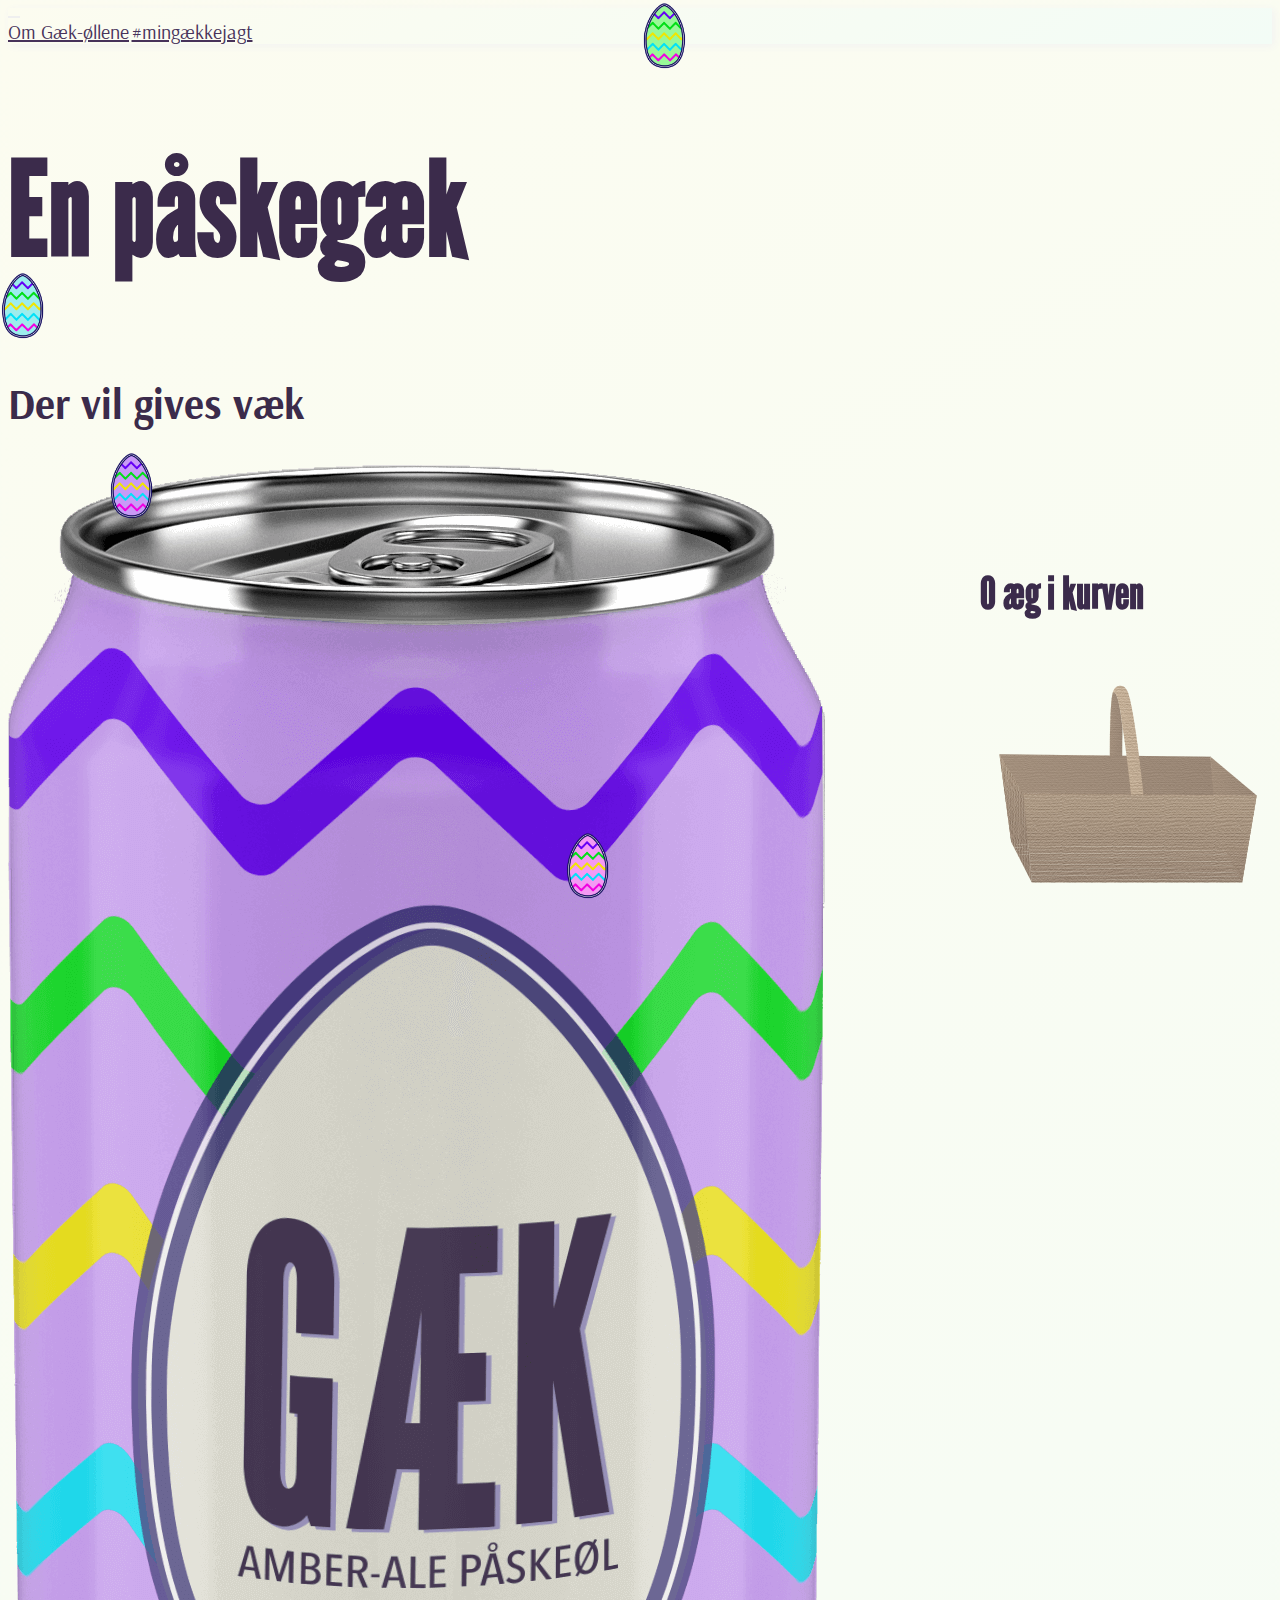
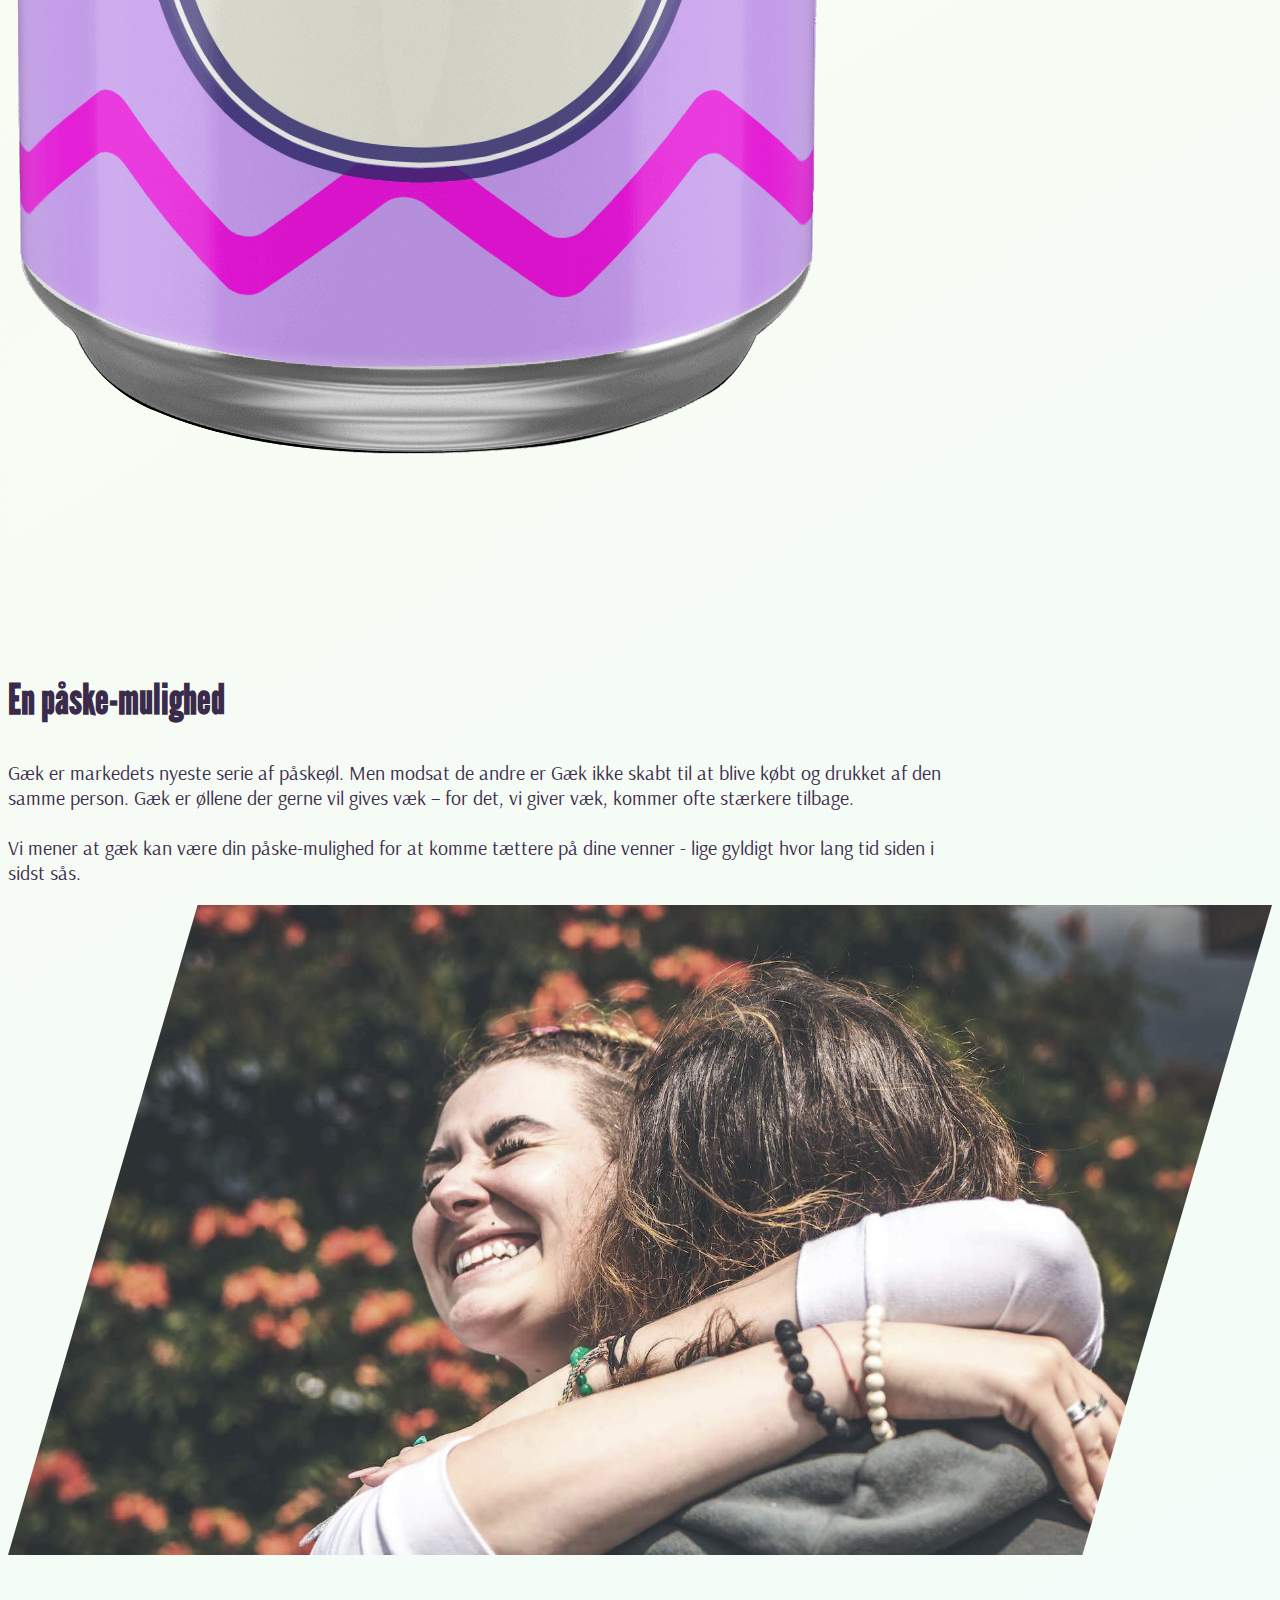
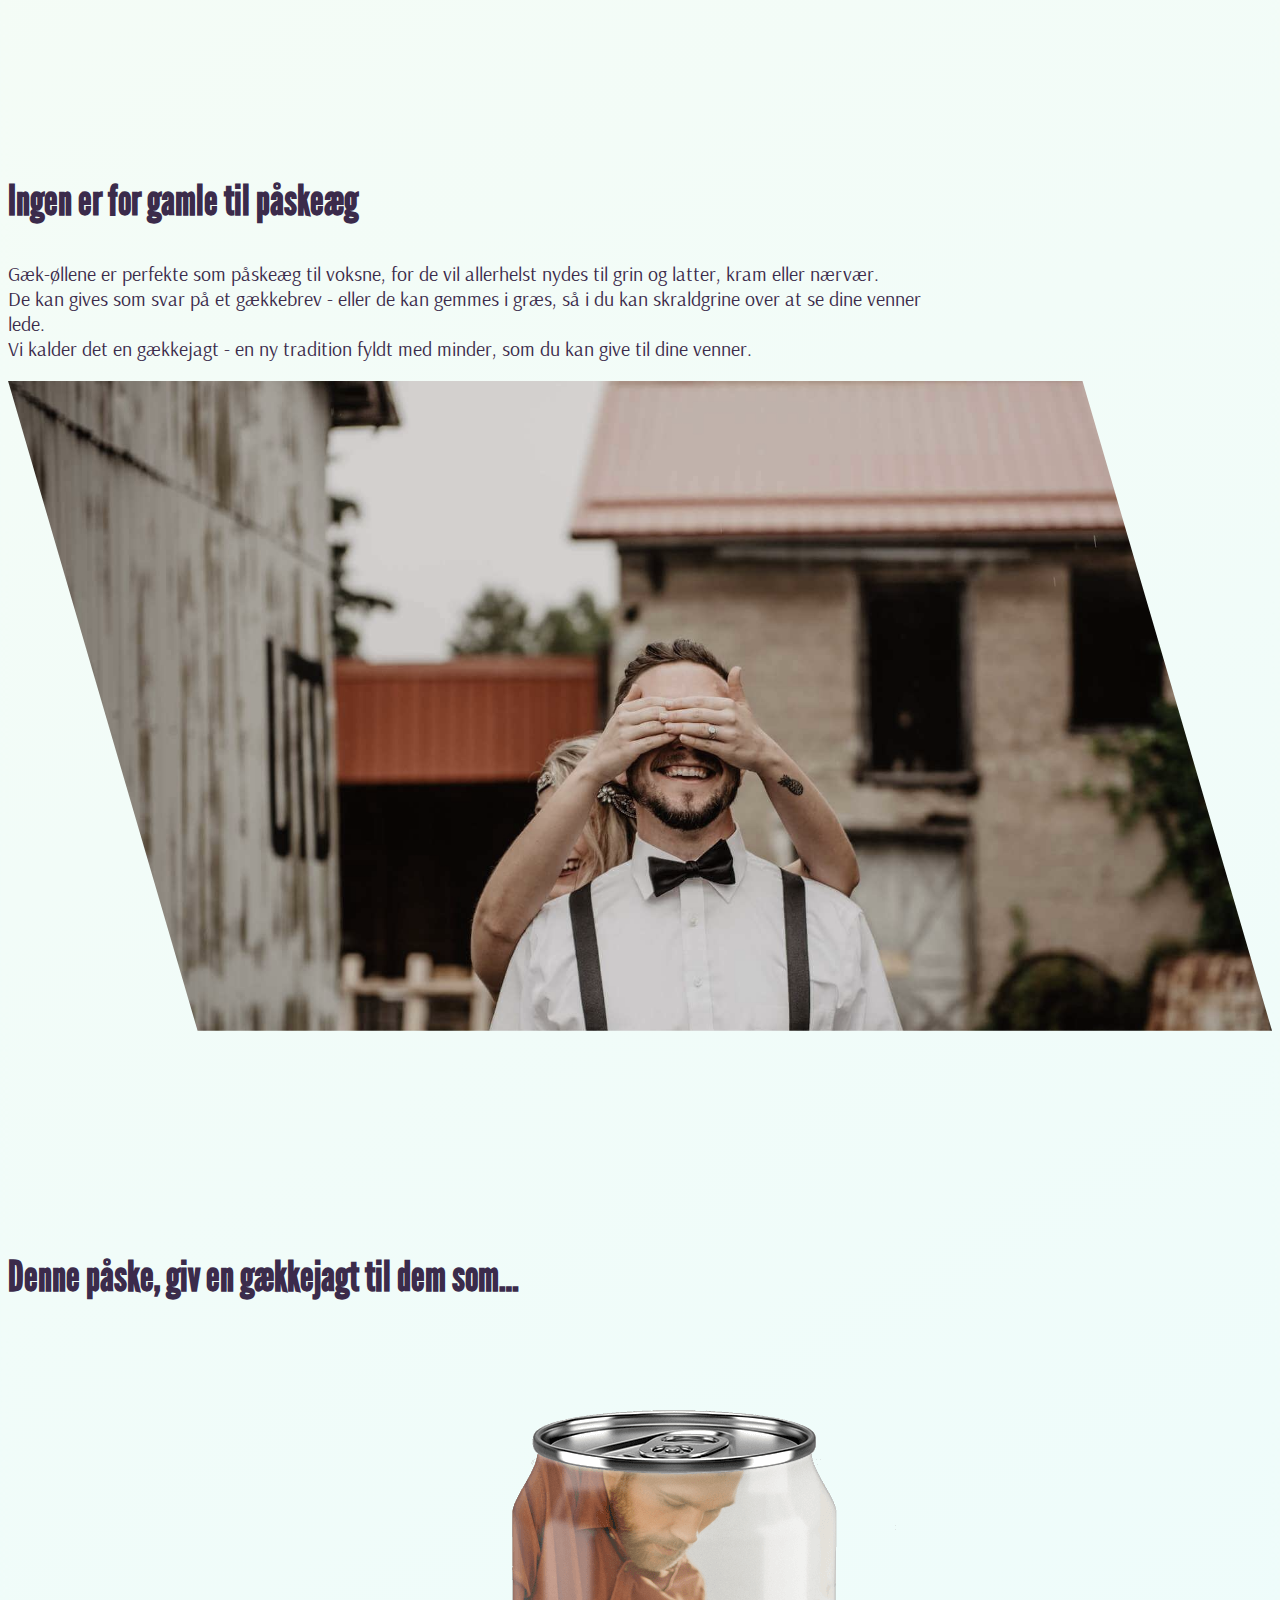
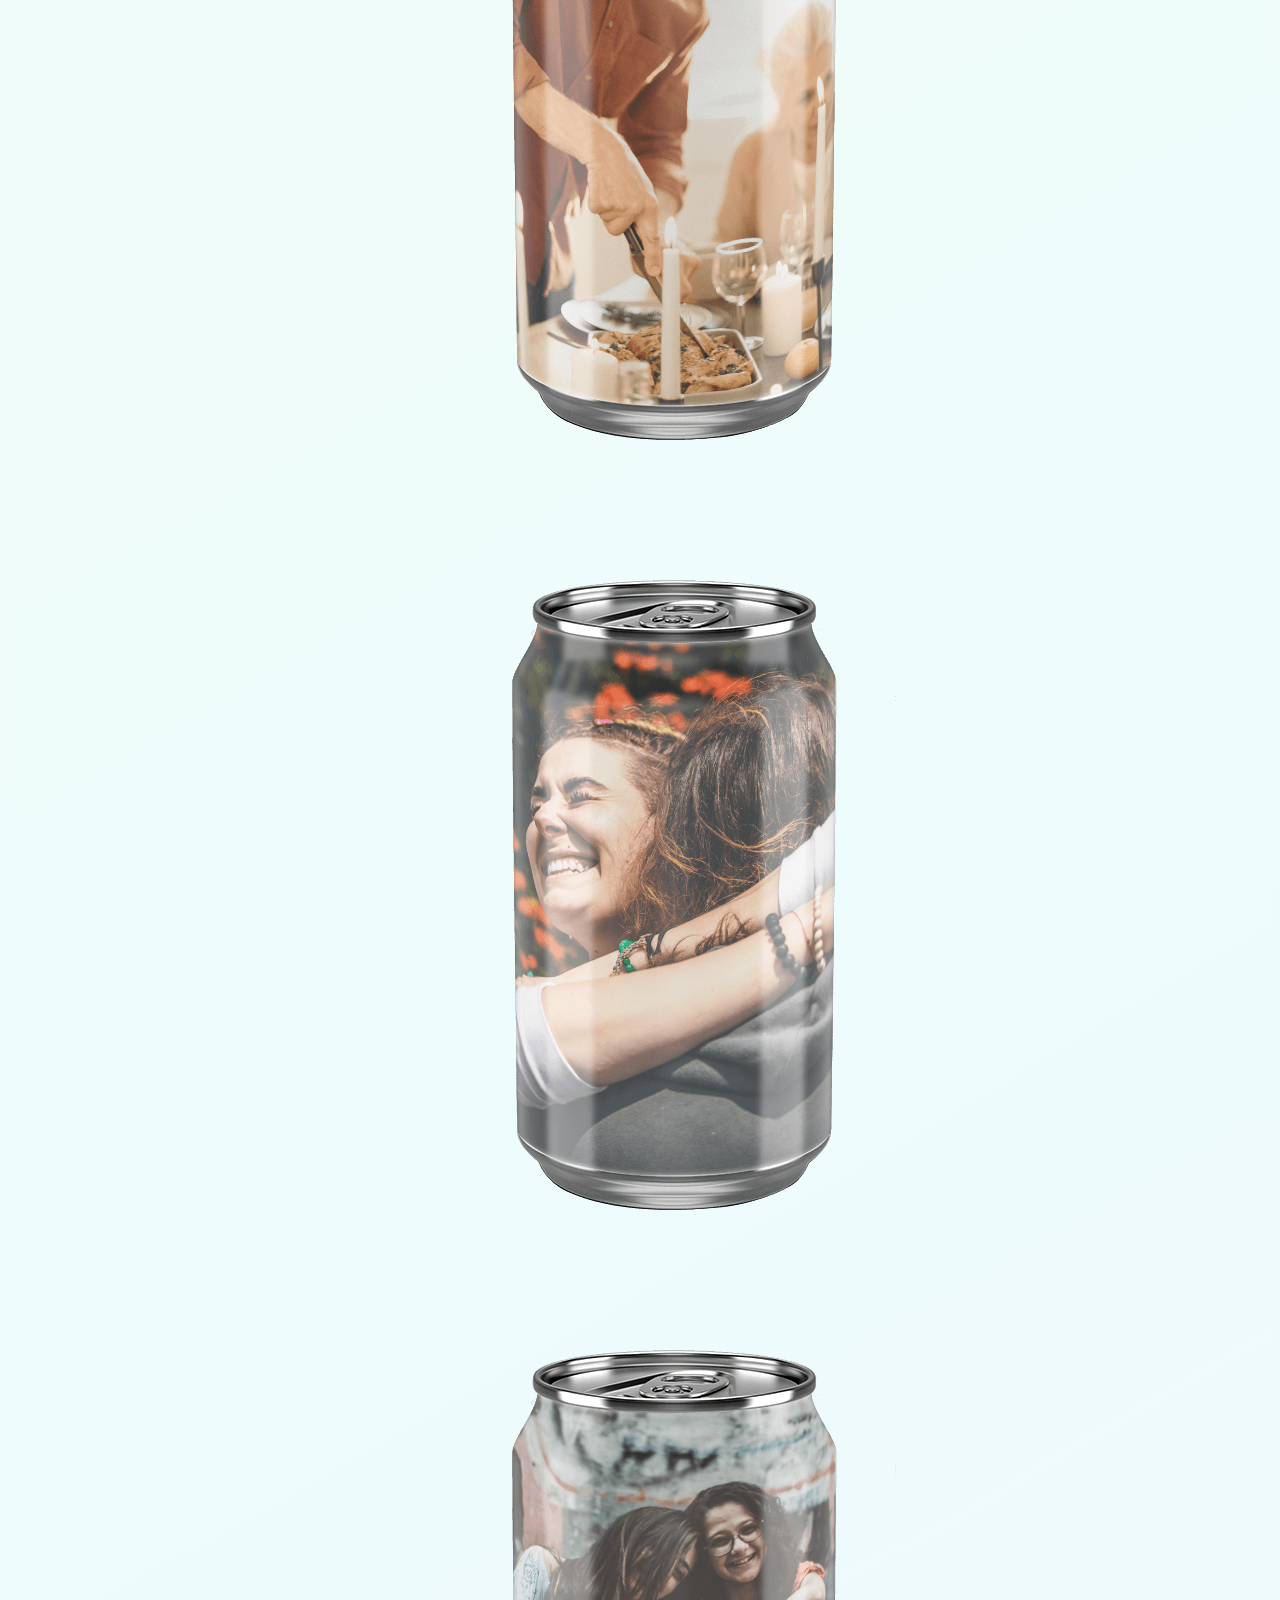
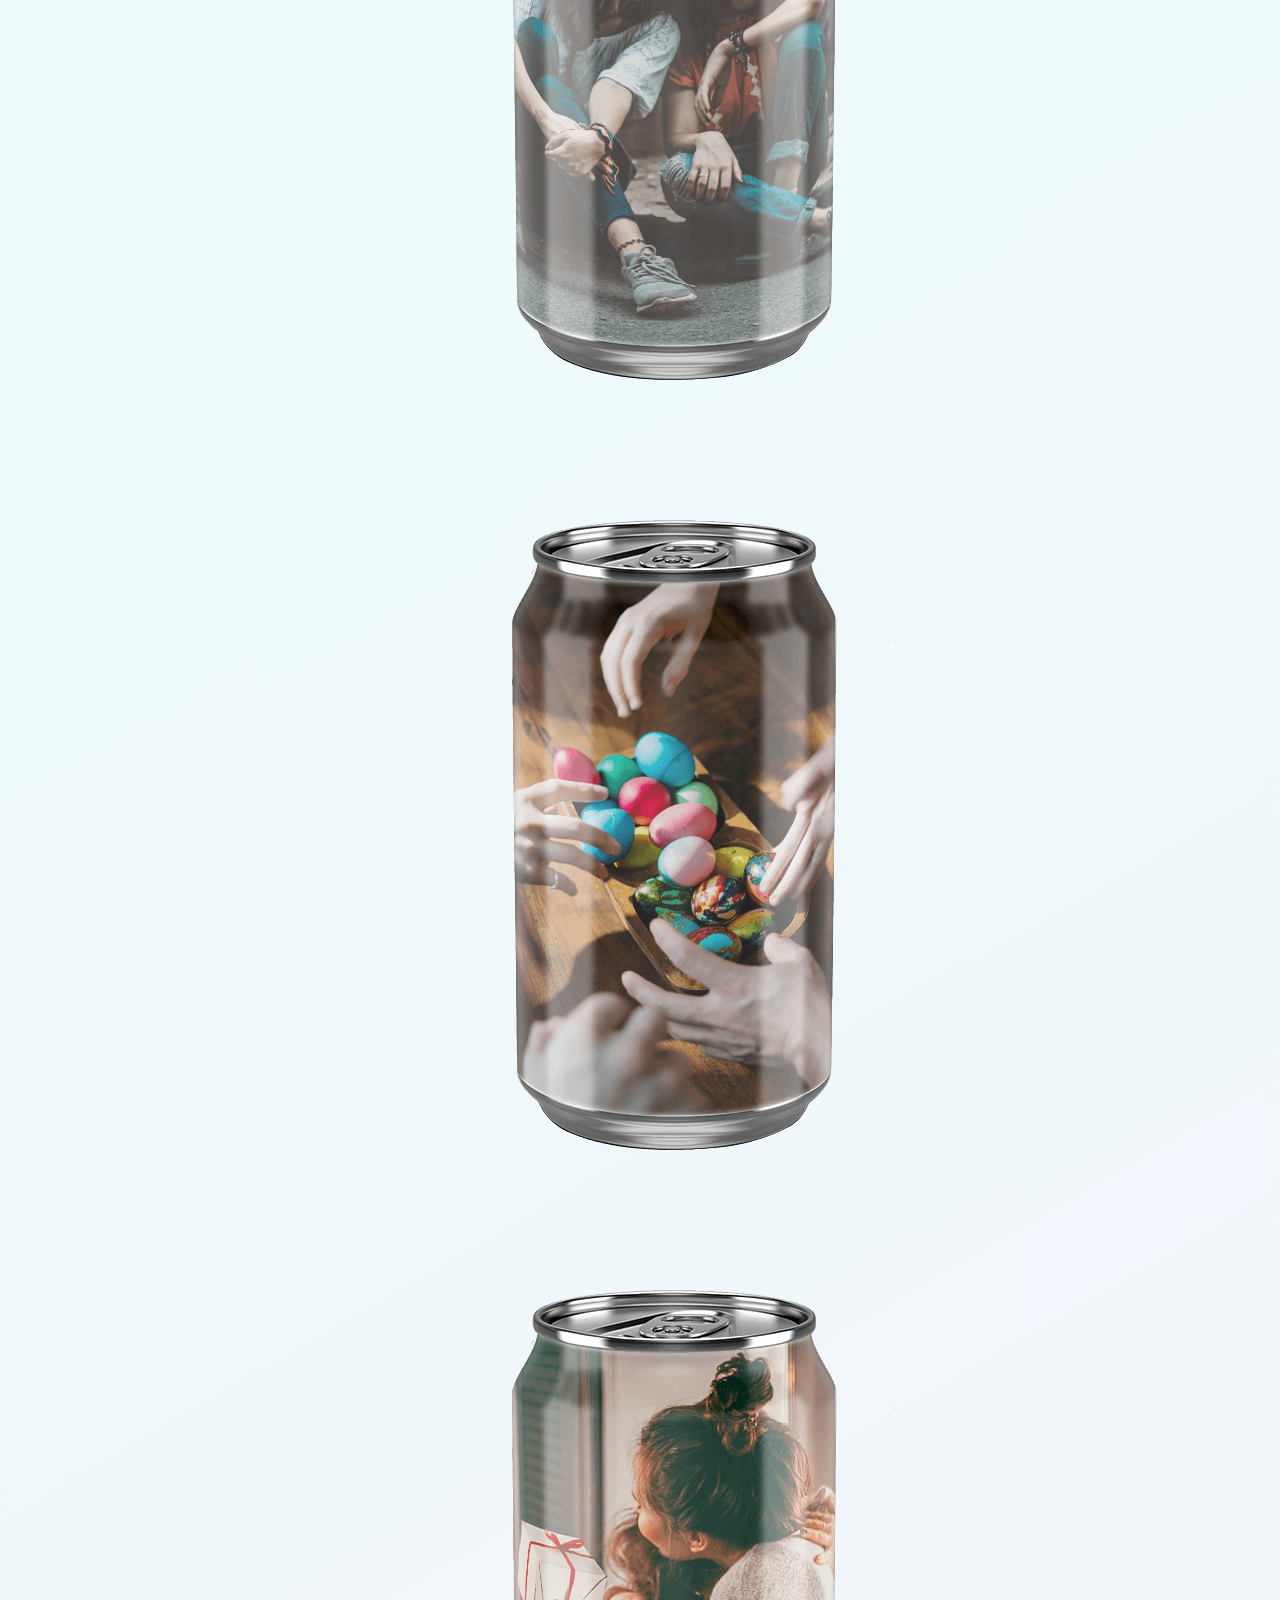
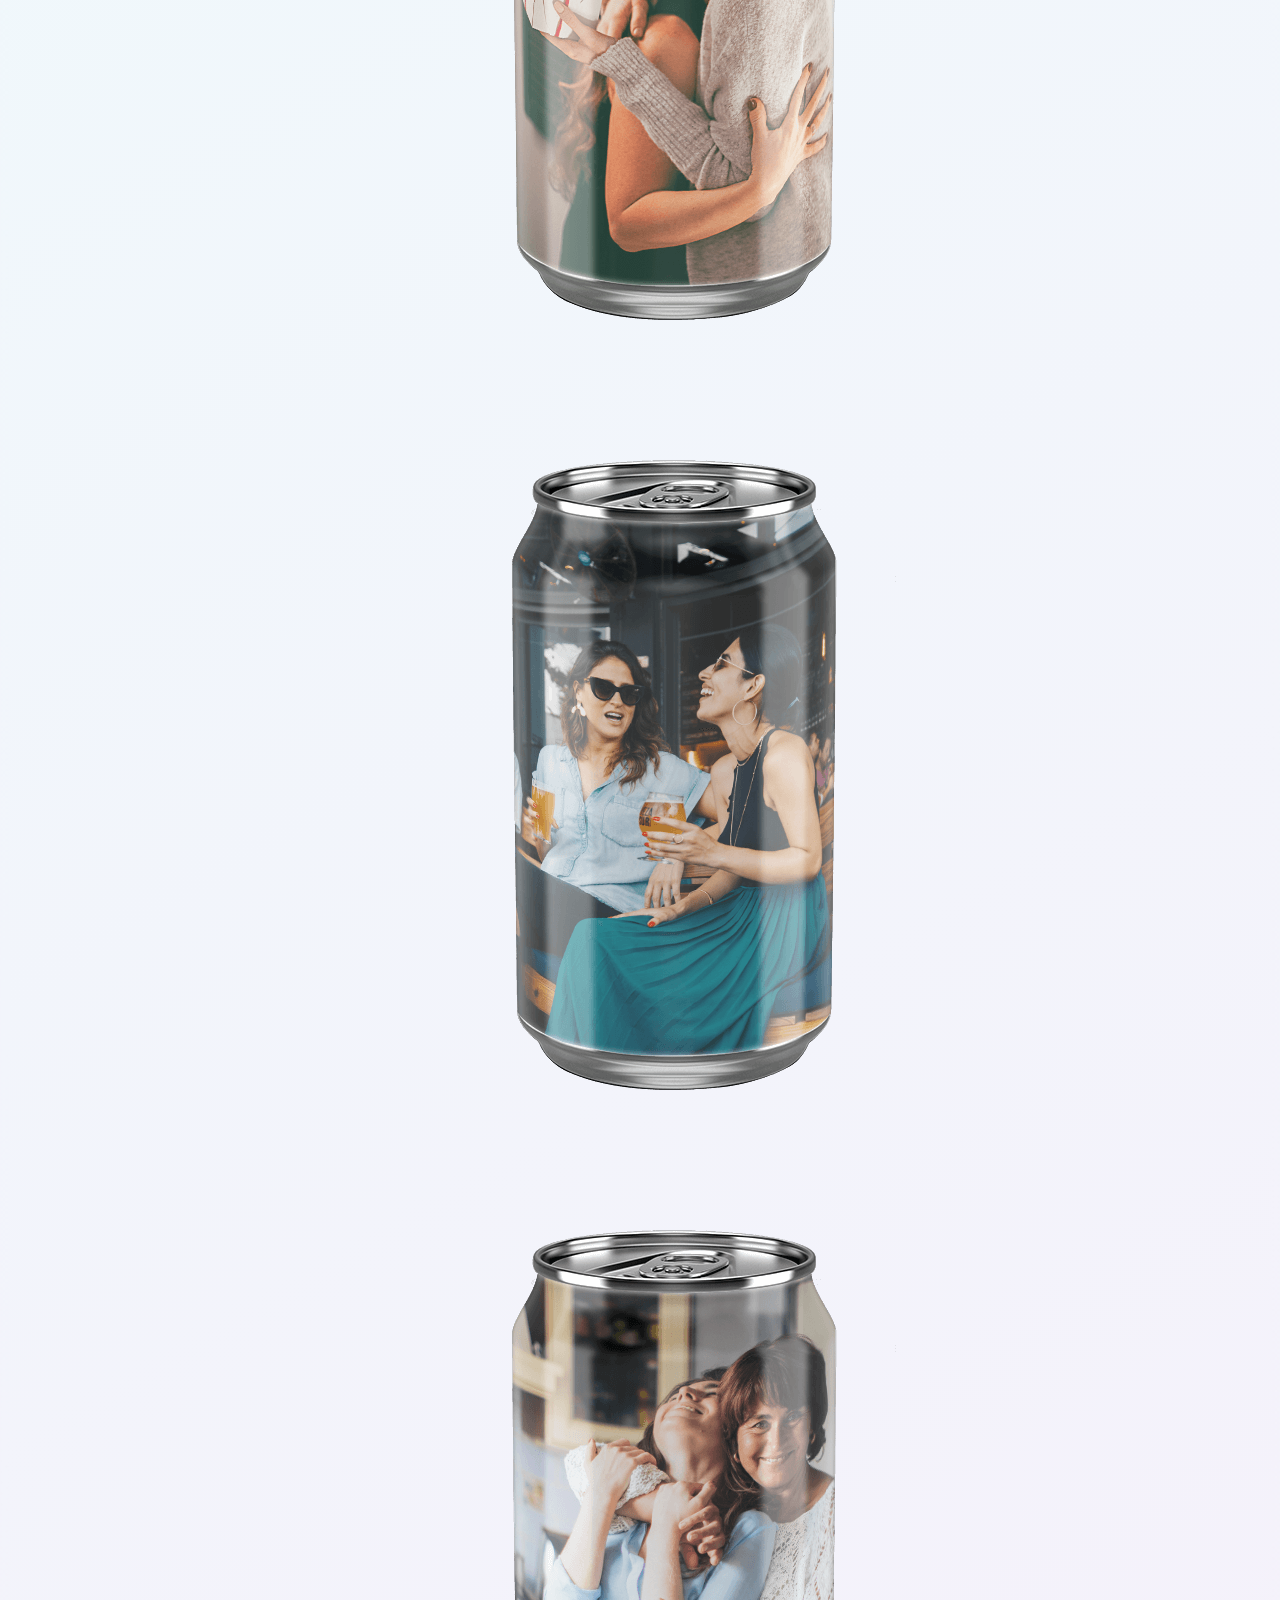
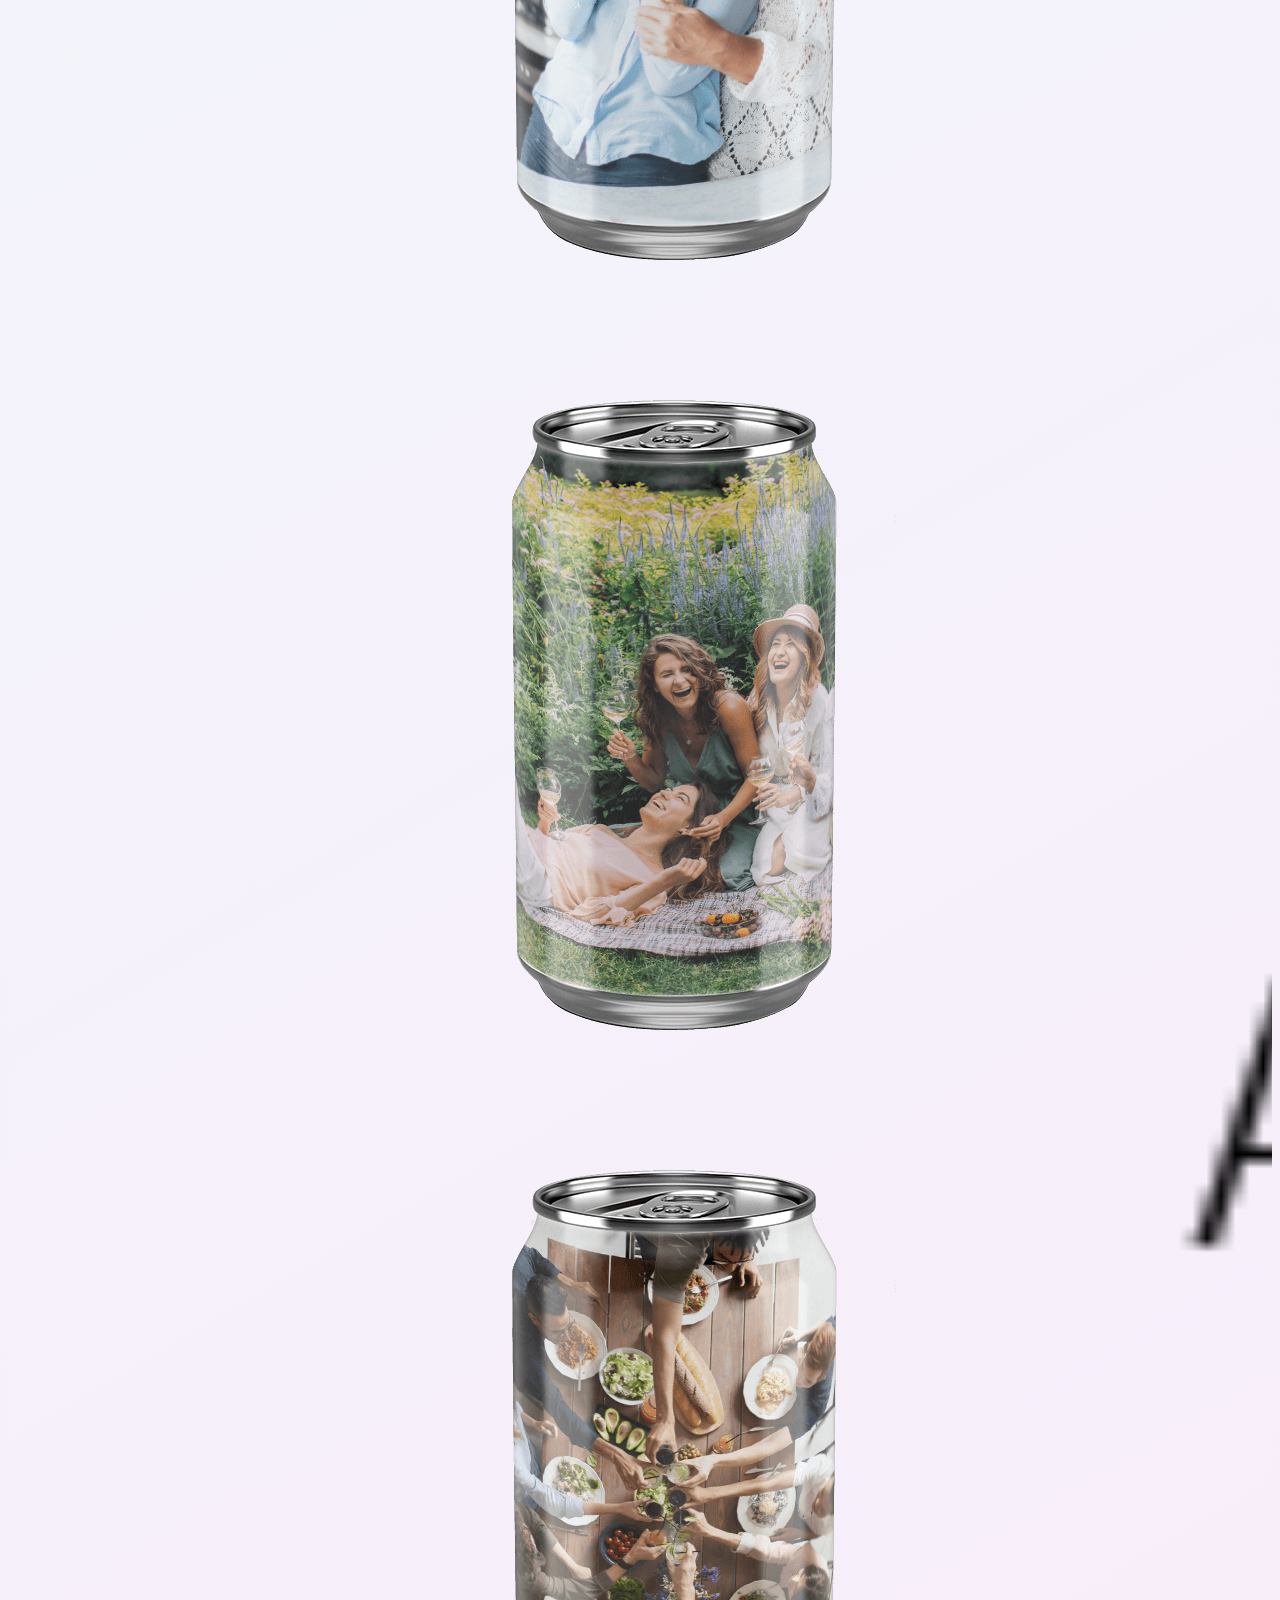
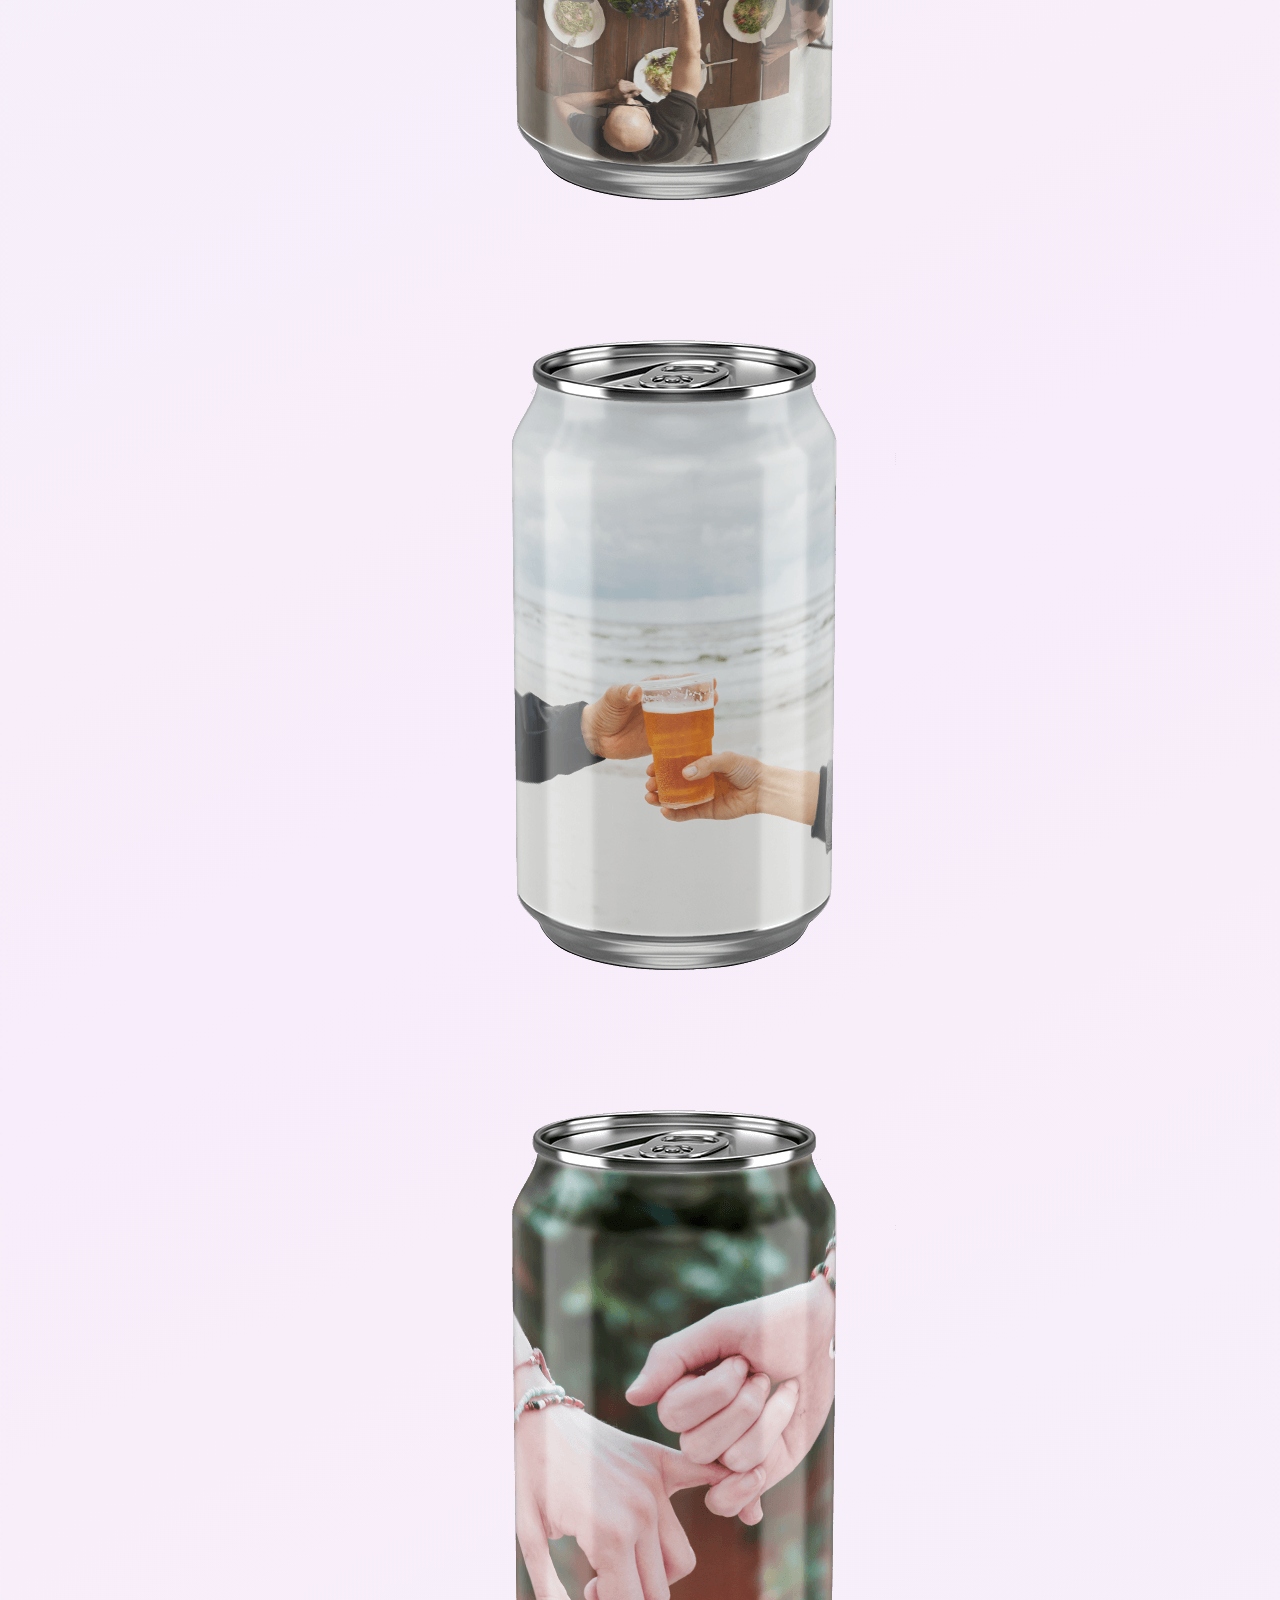
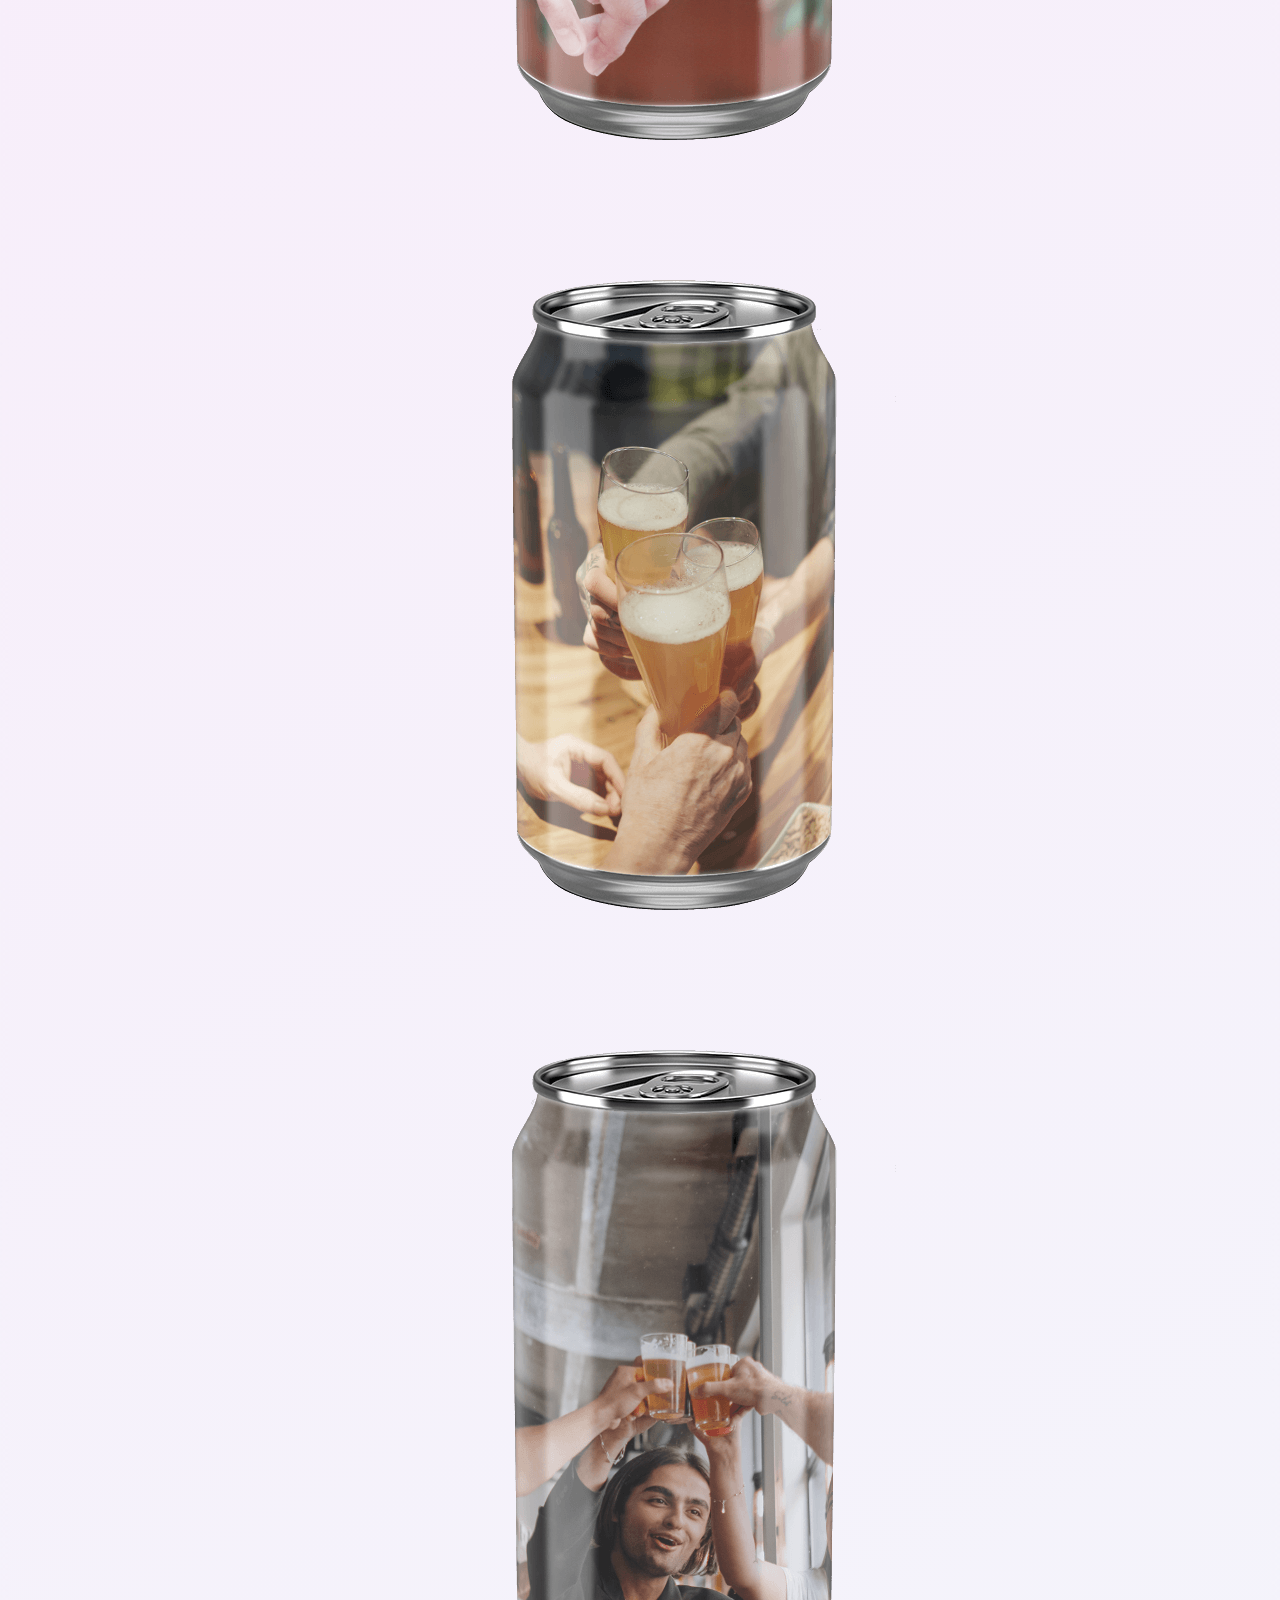
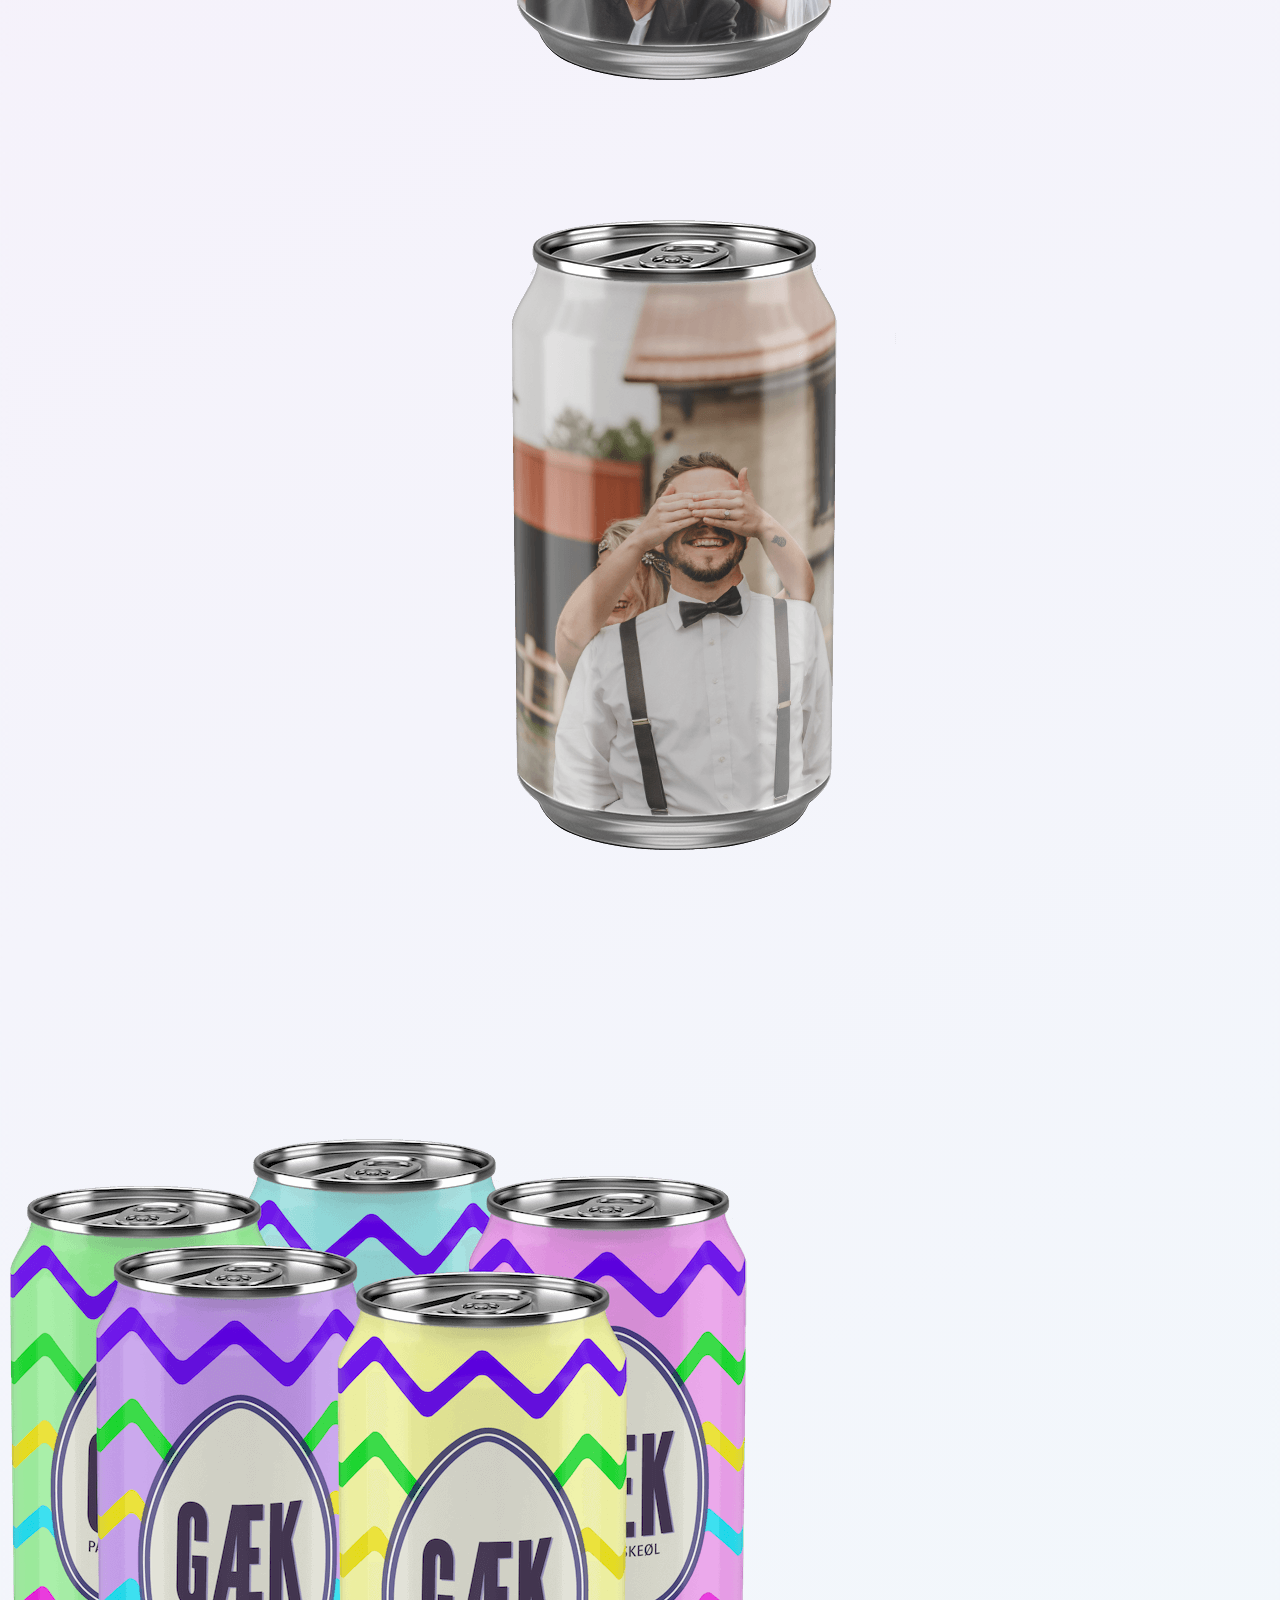
==== commit ad7792b6: "engagement og æggefiks" ====
--- a/index.html
+++ b/index.html
@@ -288,7 +288,7 @@
               id="infografik-carousel-desktop"
               class="carousel slide carousel-fade"
               data-bs-ride="carousel"
-              data-bs-interval="100"
+              data-bs-interval="80"
               data-bs-pause="false"
               data-bs-touch="false"
             >
@@ -656,7 +656,7 @@
 
       <section id="engagement">
         <div class="container">
-          <div class="row">
+          <div class="row justify-content-center">
             <div class="col-1">
               <img
                 src="img/zigzag-bla.png"
@@ -664,21 +664,21 @@
                 class="img-fluid w-50 zigzag"
               />
               <img
-                src="img/zigzag-bla.png"
+                src="img/zigzag-rod.png"
                 alt=""
                 class="img-fluid w-50 zigzag"
               />
               <img
-                src="img/zigzag-bla.png"
+                src="img/zigzag-gron.png"
                 alt=""
                 class="img-fluid w-50 zigzag"
               />
             </div>
-            <div class="col-10">
+            <div class="col-10 col-xl-6">
               <div class="row justify-content-center">
                 <div class="col-12">
                   <h2>Del jeres oplevelse med os!</h2>
-                  <p class="tekst-bredde-engagement">
+                  <p class="">
                     Kan du heller ikke vente til at du vinder konkurrencen?<br />
                     Gæk-øllene kan heldigvis købes i butikkerne fra d. 20. Marts
                     og allerede dér kan du skabe en uforglemmelig gækkejagt for
@@ -697,7 +697,7 @@
                 </div>
                 <div class="col-12">
                   <p>
-                    Besøg os også på vores sociale medier - vi elsker gæster!
+                    Besøg os også på vores sociale medier - vi elsker selskab!
                   </p>
                   <div class="d-flex">
                     <div class="logo-engagement pe-4">
@@ -731,7 +731,7 @@
             </div>
             <div class="col-1 right">
               <img
-                src="img/zigzag-bla.png"
+                src="img/zigzag-gron.png"
                 alt=""
                 class="img-fluid w-50 zigzag"
               />
@@ -741,7 +741,7 @@
                 class="img-fluid w-50 zigzag"
               />
               <img
-                src="img/zigzag-bla.png"
+                src="img/zigzag-lilla.png"
                 alt=""
                 class="img-fluid w-50 zigzag"
               />
--- a/css/style.css
+++ b/css/style.css
@@ -130,12 +130,6 @@
 }
 
 @media only screen and (min-width: 450px) {
-  h1 {
-    font-size: 13rem;
-  }
-  h2 {
-    font-size: 4.2rem;
-  }
   p,
   label,
   .btn-lg {
@@ -154,6 +148,13 @@
 }
 
 @media only screen and (min-width: 650px) {
+  h1 {
+    font-size: 8rem;
+  }
+  h2 {
+    font-size: 3.2rem;
+  }
+
   p,
   label,
   .btn-lg {
@@ -162,6 +163,13 @@
 }
 
 @media only screen and (min-width: 1000px) {
+  /* h1 {
+    font-size: 13rem;
+  }
+  h2 {
+    font-size: 4.2rem;
+  } */
+
   .tekst-bredde-engagement {
     width: 55%;
   }
@@ -170,6 +178,15 @@
   label,
   .btn-lg {
     font-size: 2rem;
+  }
+}
+
+@media only screen and (min-width: 1200px) {
+  h1 {
+    font-size: 13rem;
+  }
+  h2 {
+    font-size: 4.2rem;
   }
 }
 
@@ -426,6 +443,10 @@
   );
 } */
 
+#sektion-6 {
+  overflow-x: hidden;
+}
+
 #sektion-6 .carousel-inner {
   padding-bottom: 6rem;
 }
@@ -478,7 +499,7 @@
   transform: scaleX(-1);
 }
 
-@media only screen and (min-width: 768px) {
+@media only screen and (min-width: 600px) {
   #engagement .zigzag {
     display: inline-block;
     max-width: 70px;
--- a/css/gaekkejagt.css
+++ b/css/gaekkejagt.css
@@ -37,12 +37,26 @@
 .egg {
   display: block;
   cursor: pointer;
-  width: 60px;
-  height: 93px;
-}
-
-.egg:hover {
-  transform: scale(1.1);
+  width: 30px;
+  height: 46.5px;
+}
+
+@media only screen and (min-width: 450px) {
+  .egg {
+    width: 45px;
+    height: 69.75px;
+  }
+}
+
+/* @media only screen and (min-width: 600px) {
+  .egg {
+    width: 60px;
+    height: 93px;
+  }
+} */
+
+.egg-container:hover {
+  transform: scale(1.2);
 }
 
 .has-egg {
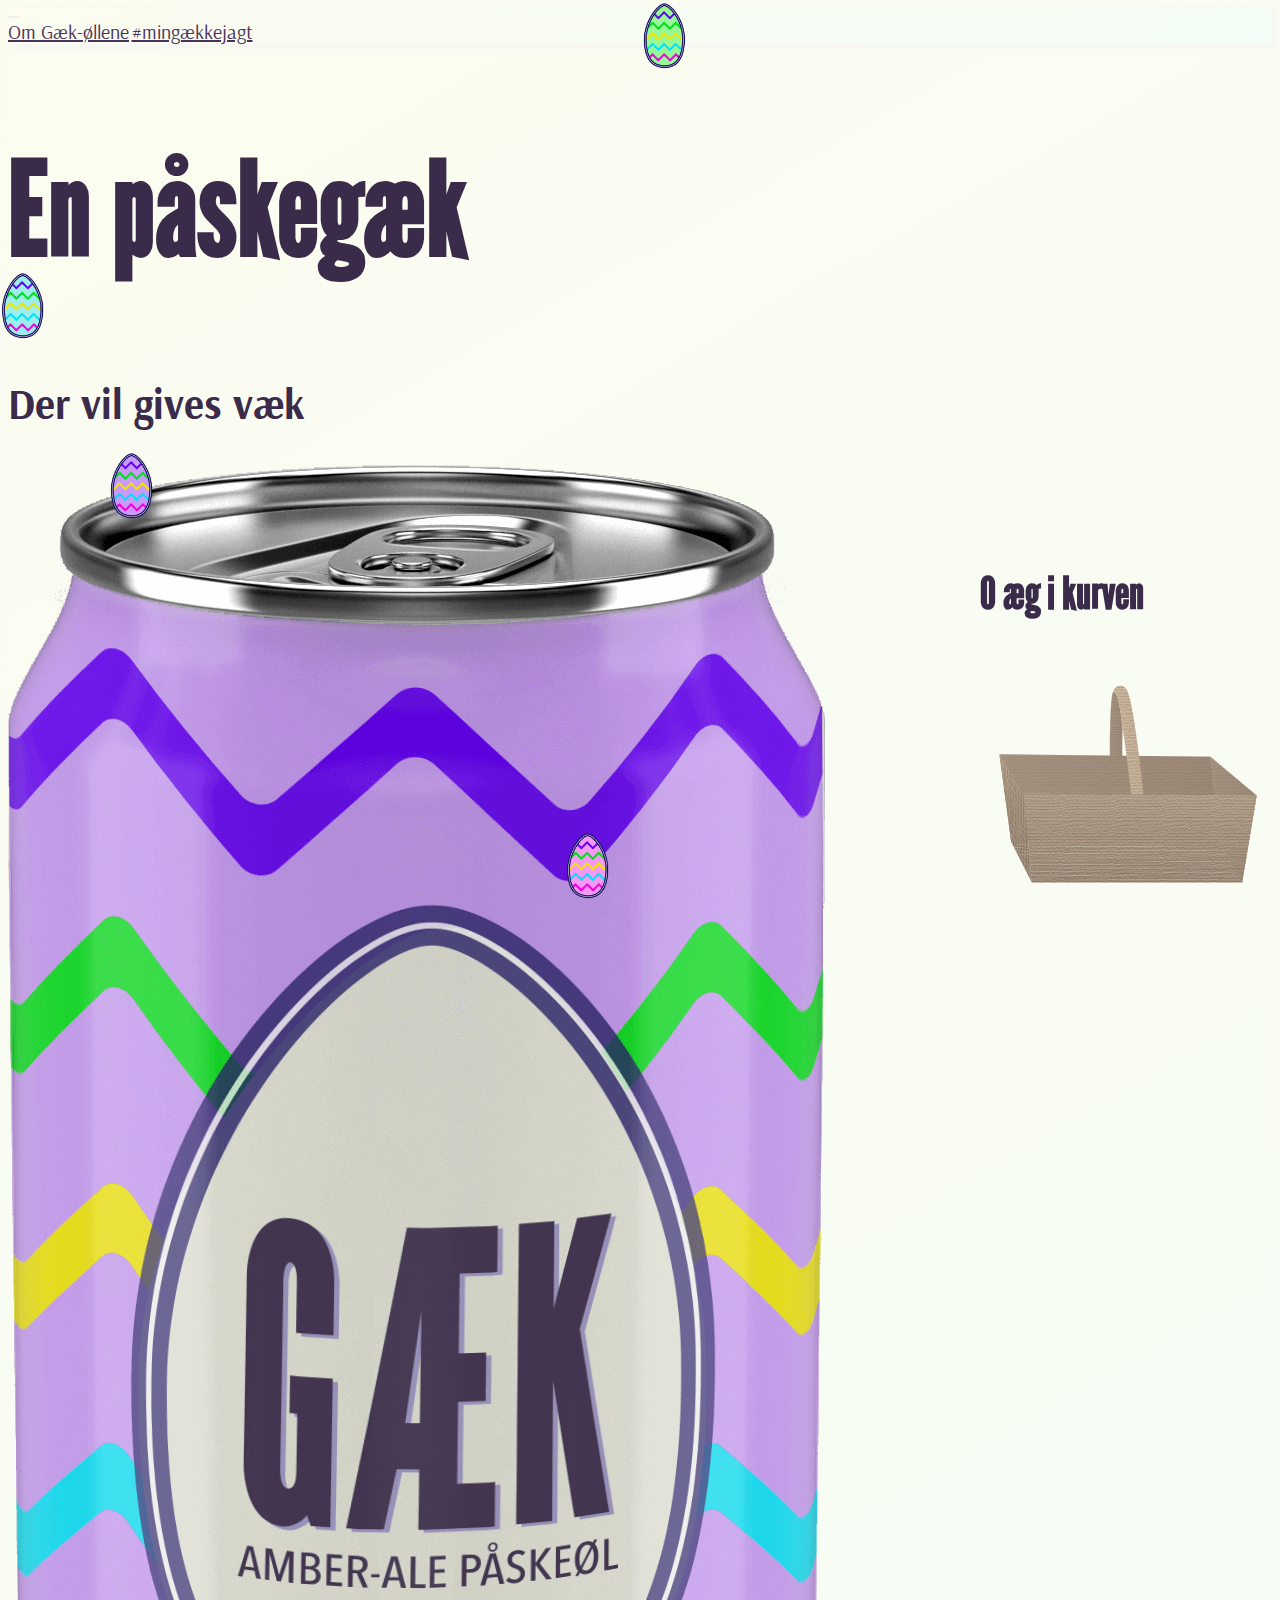
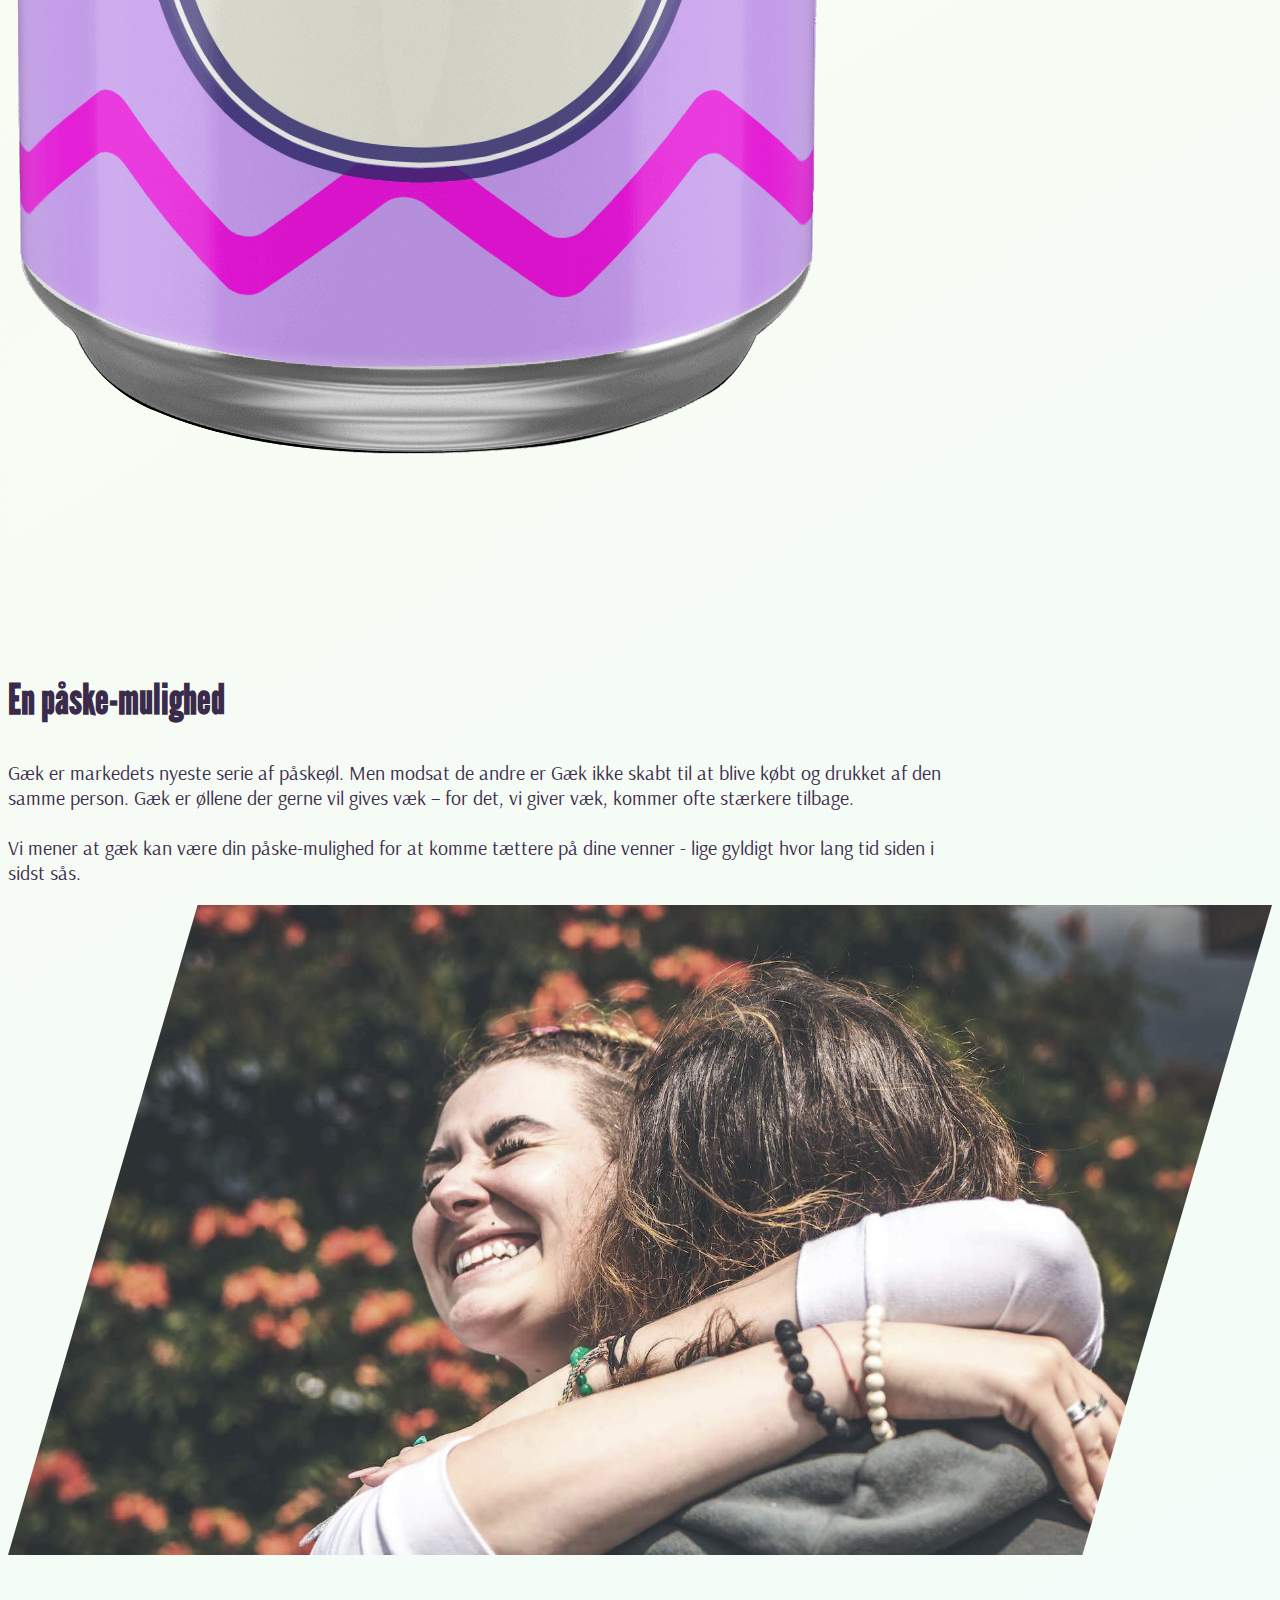
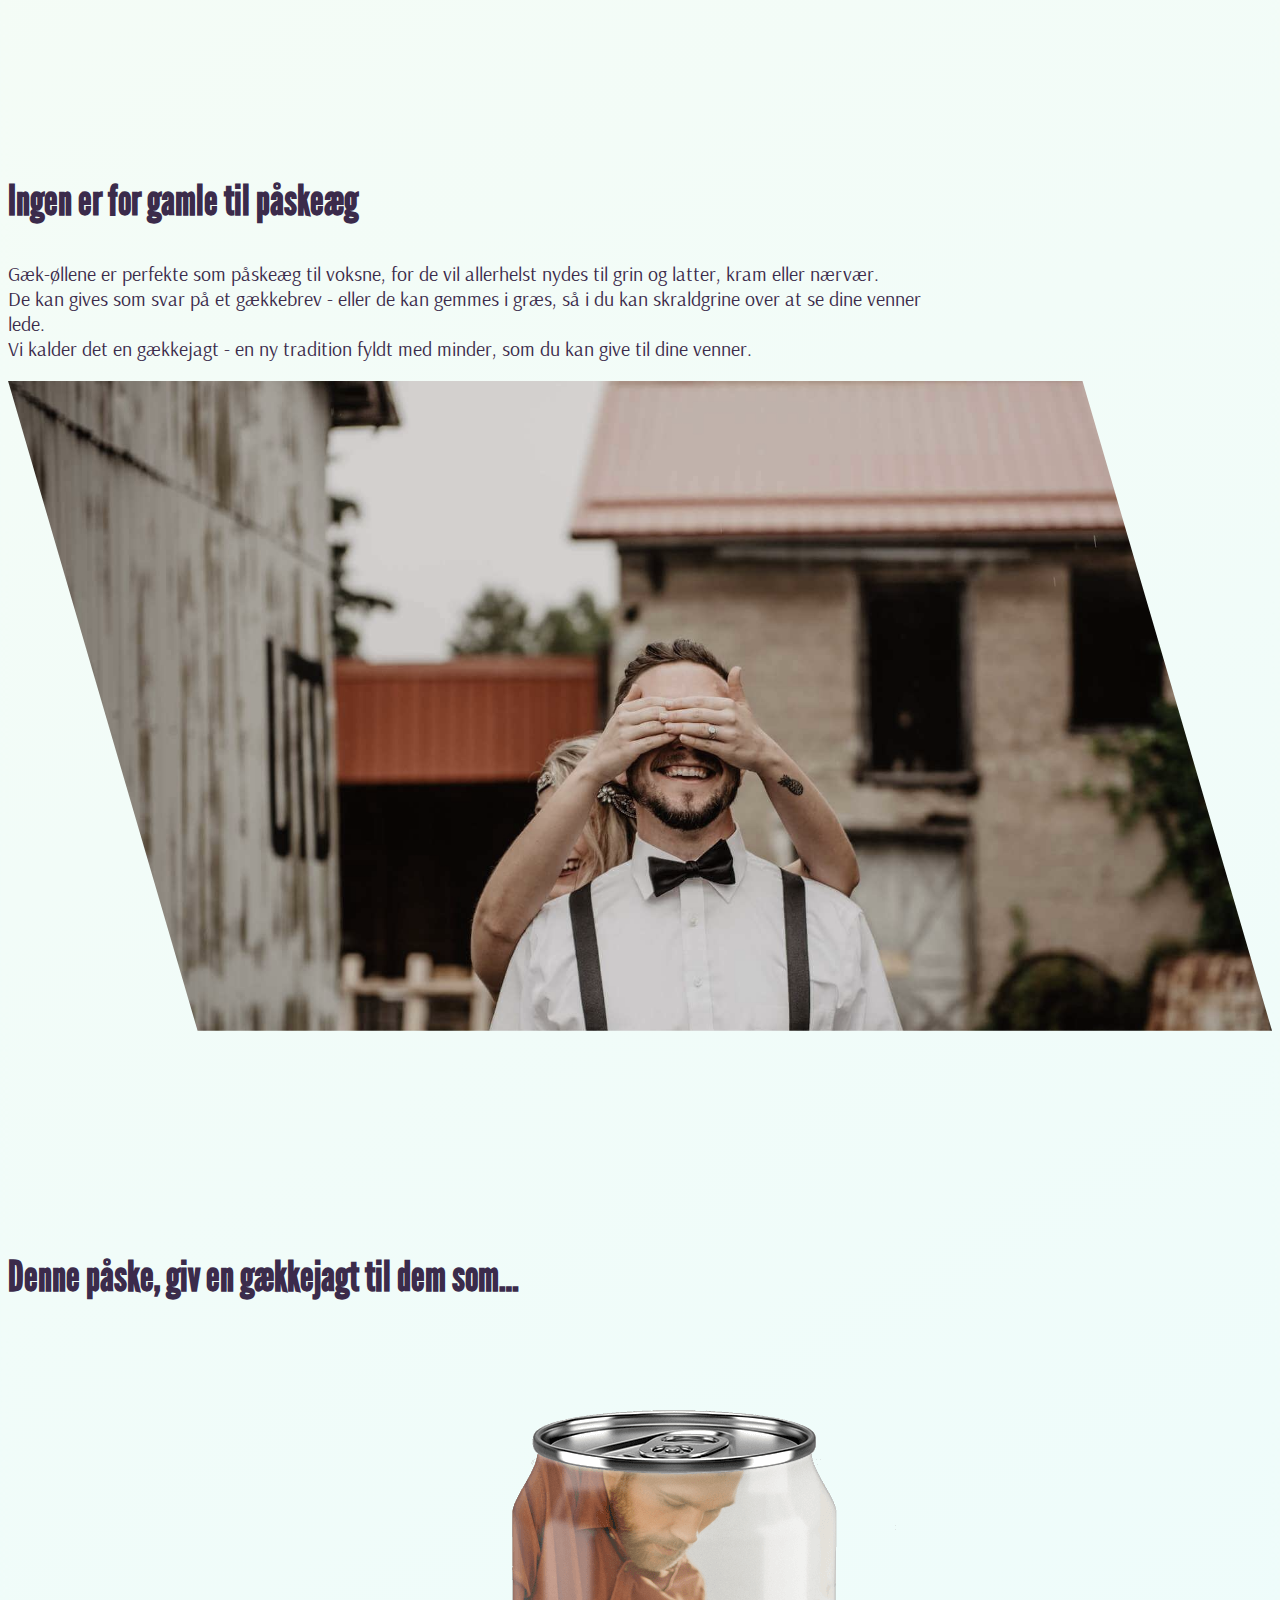
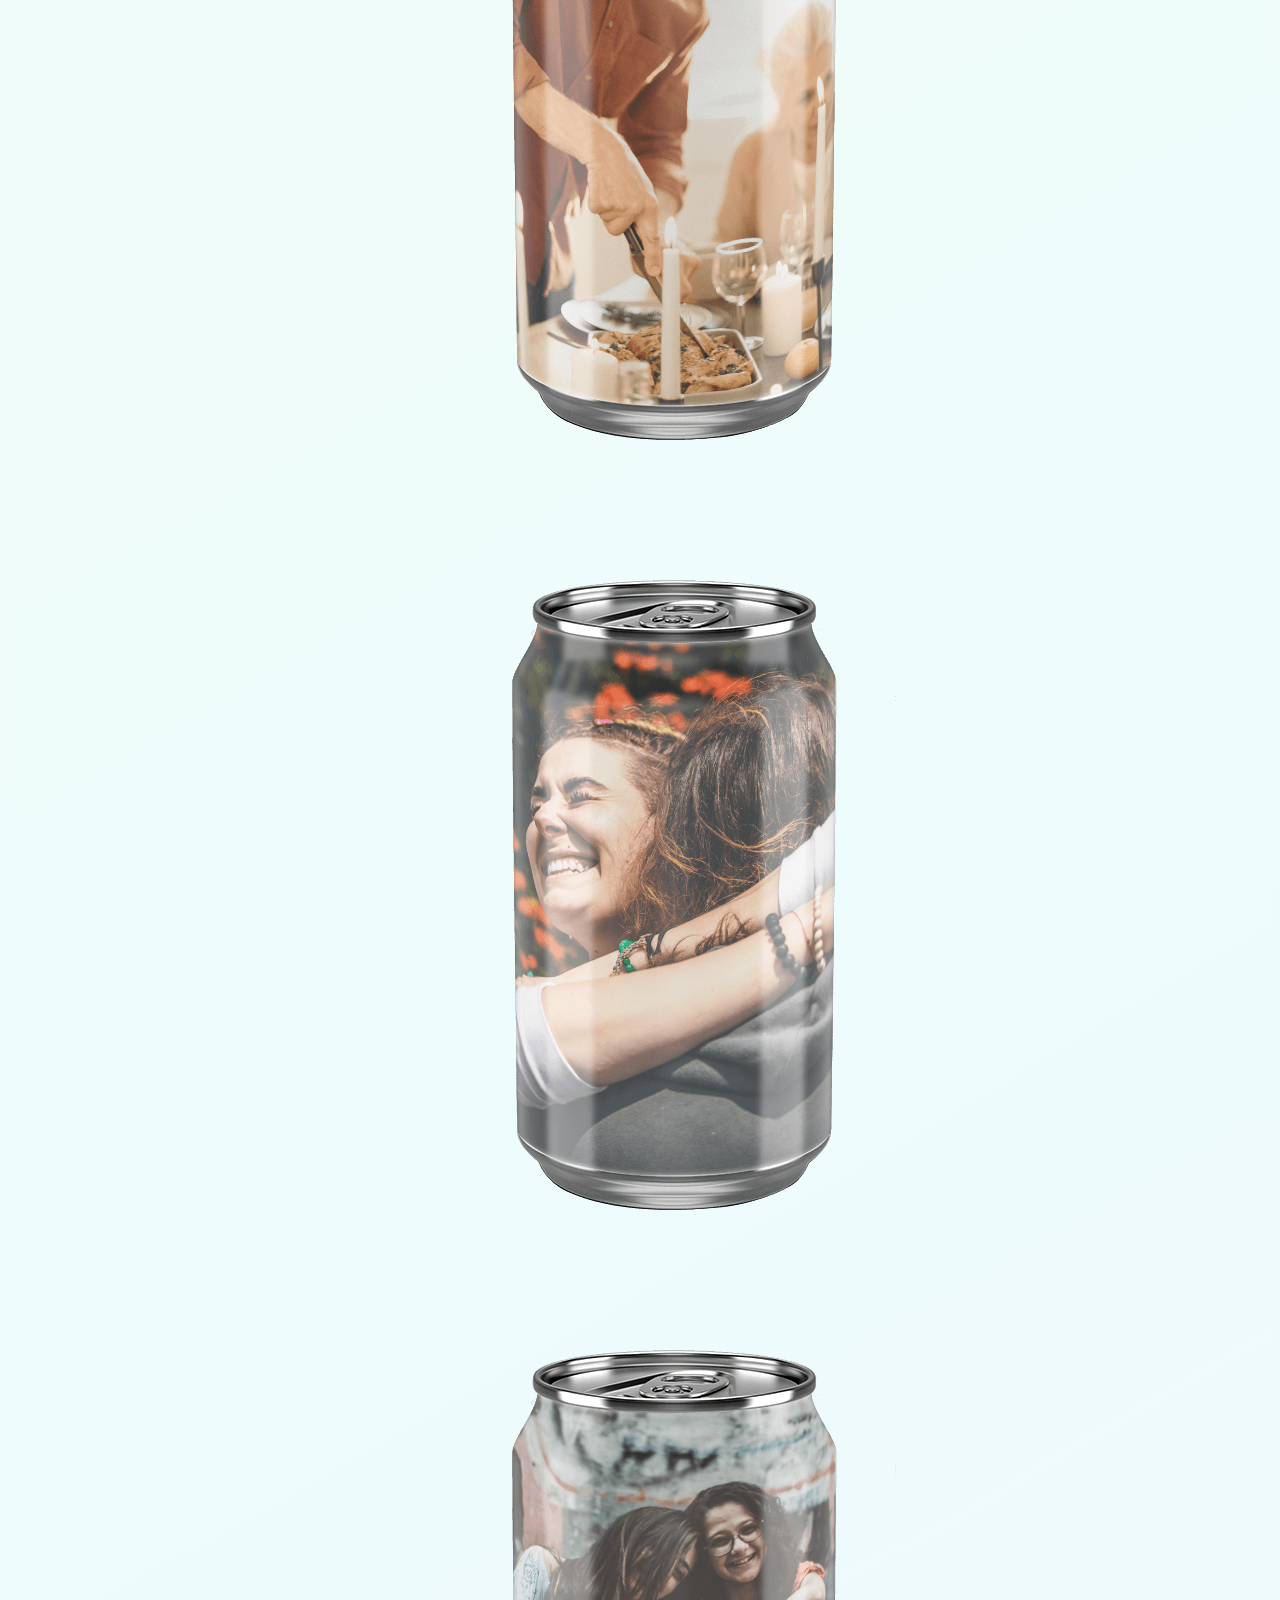
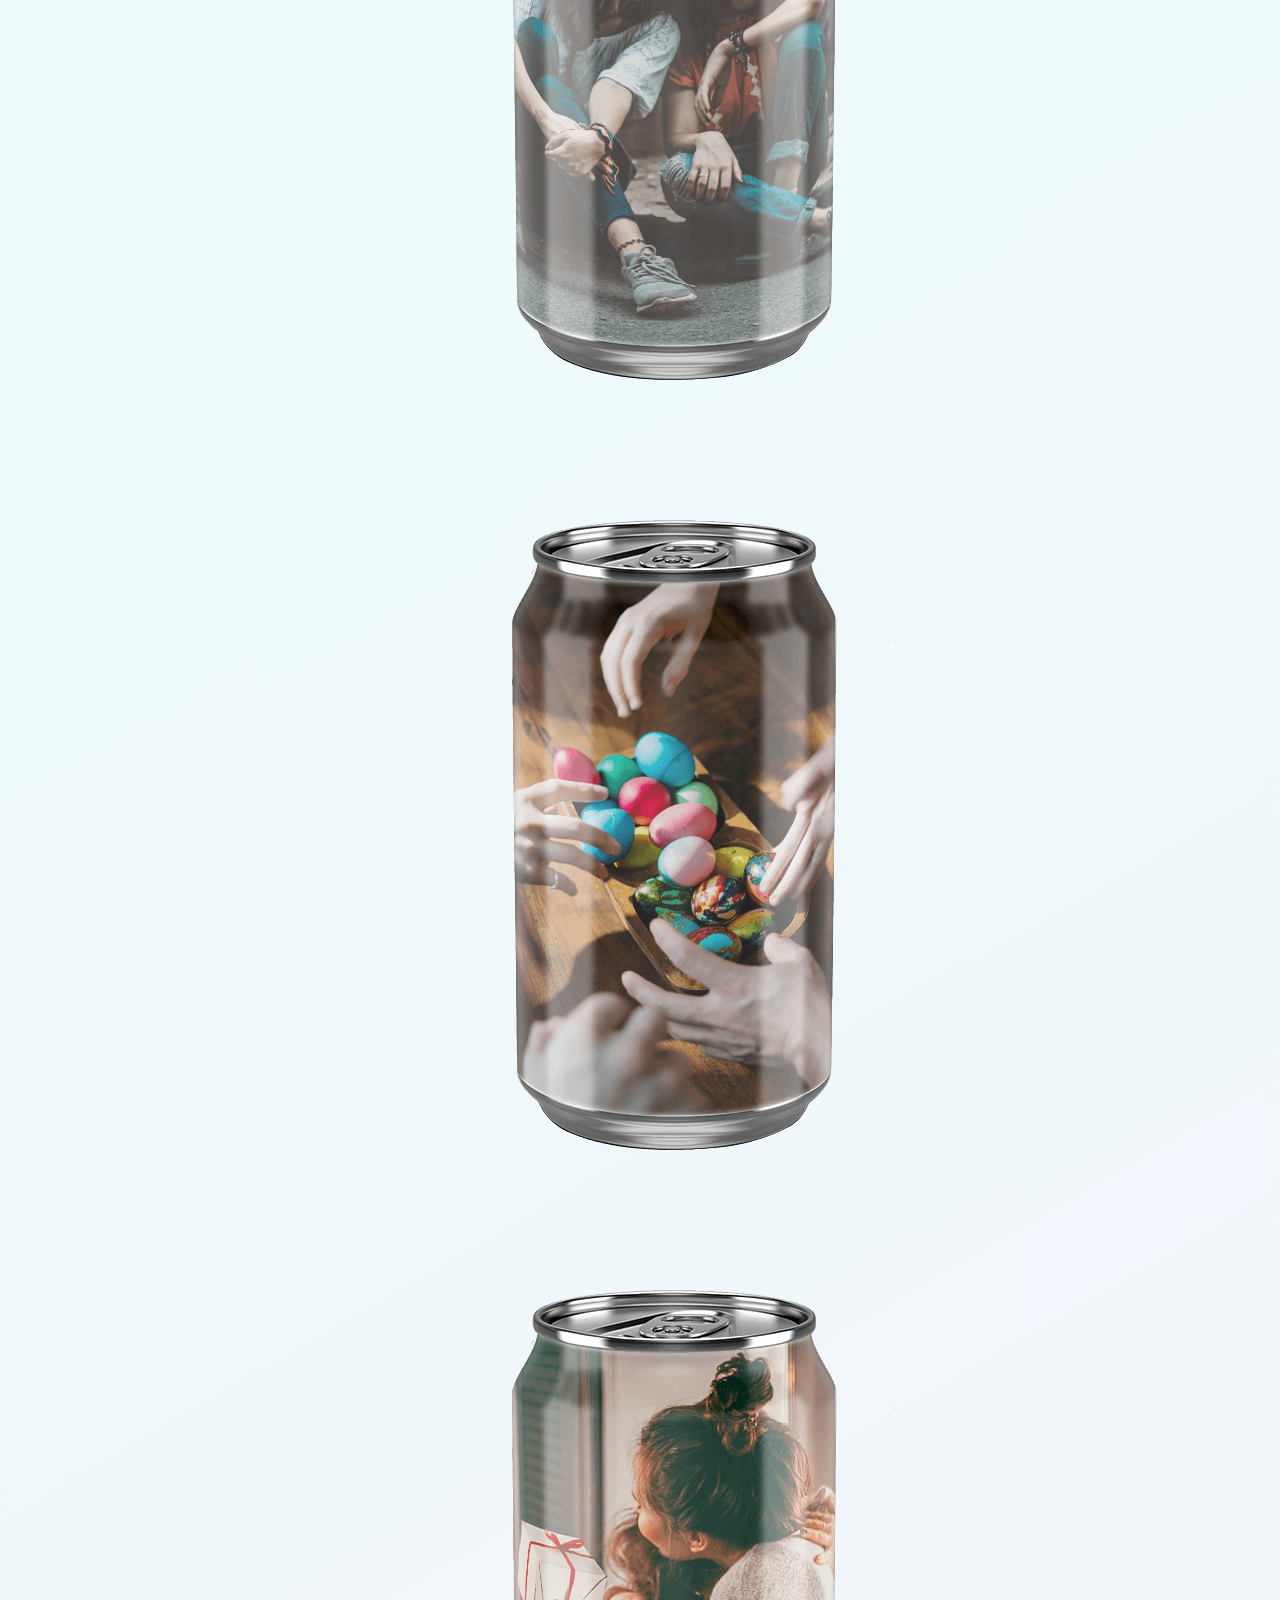
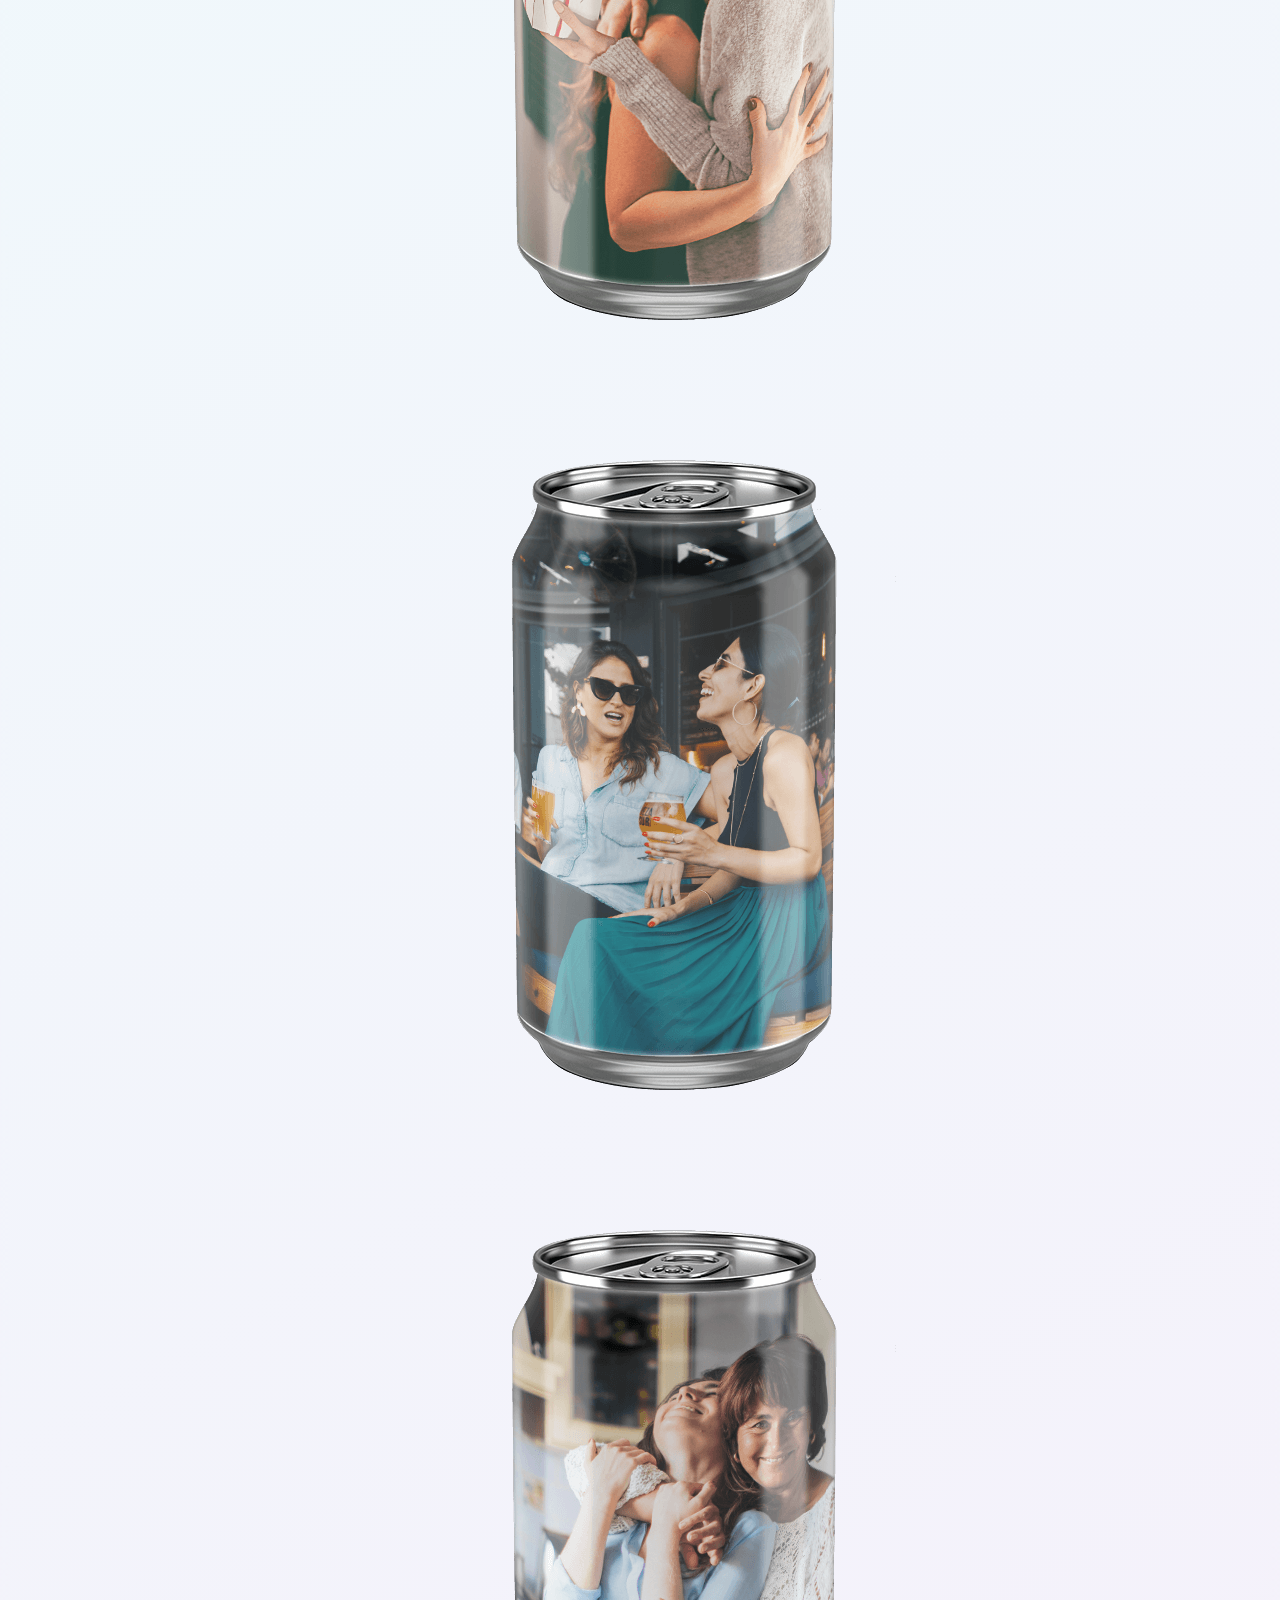
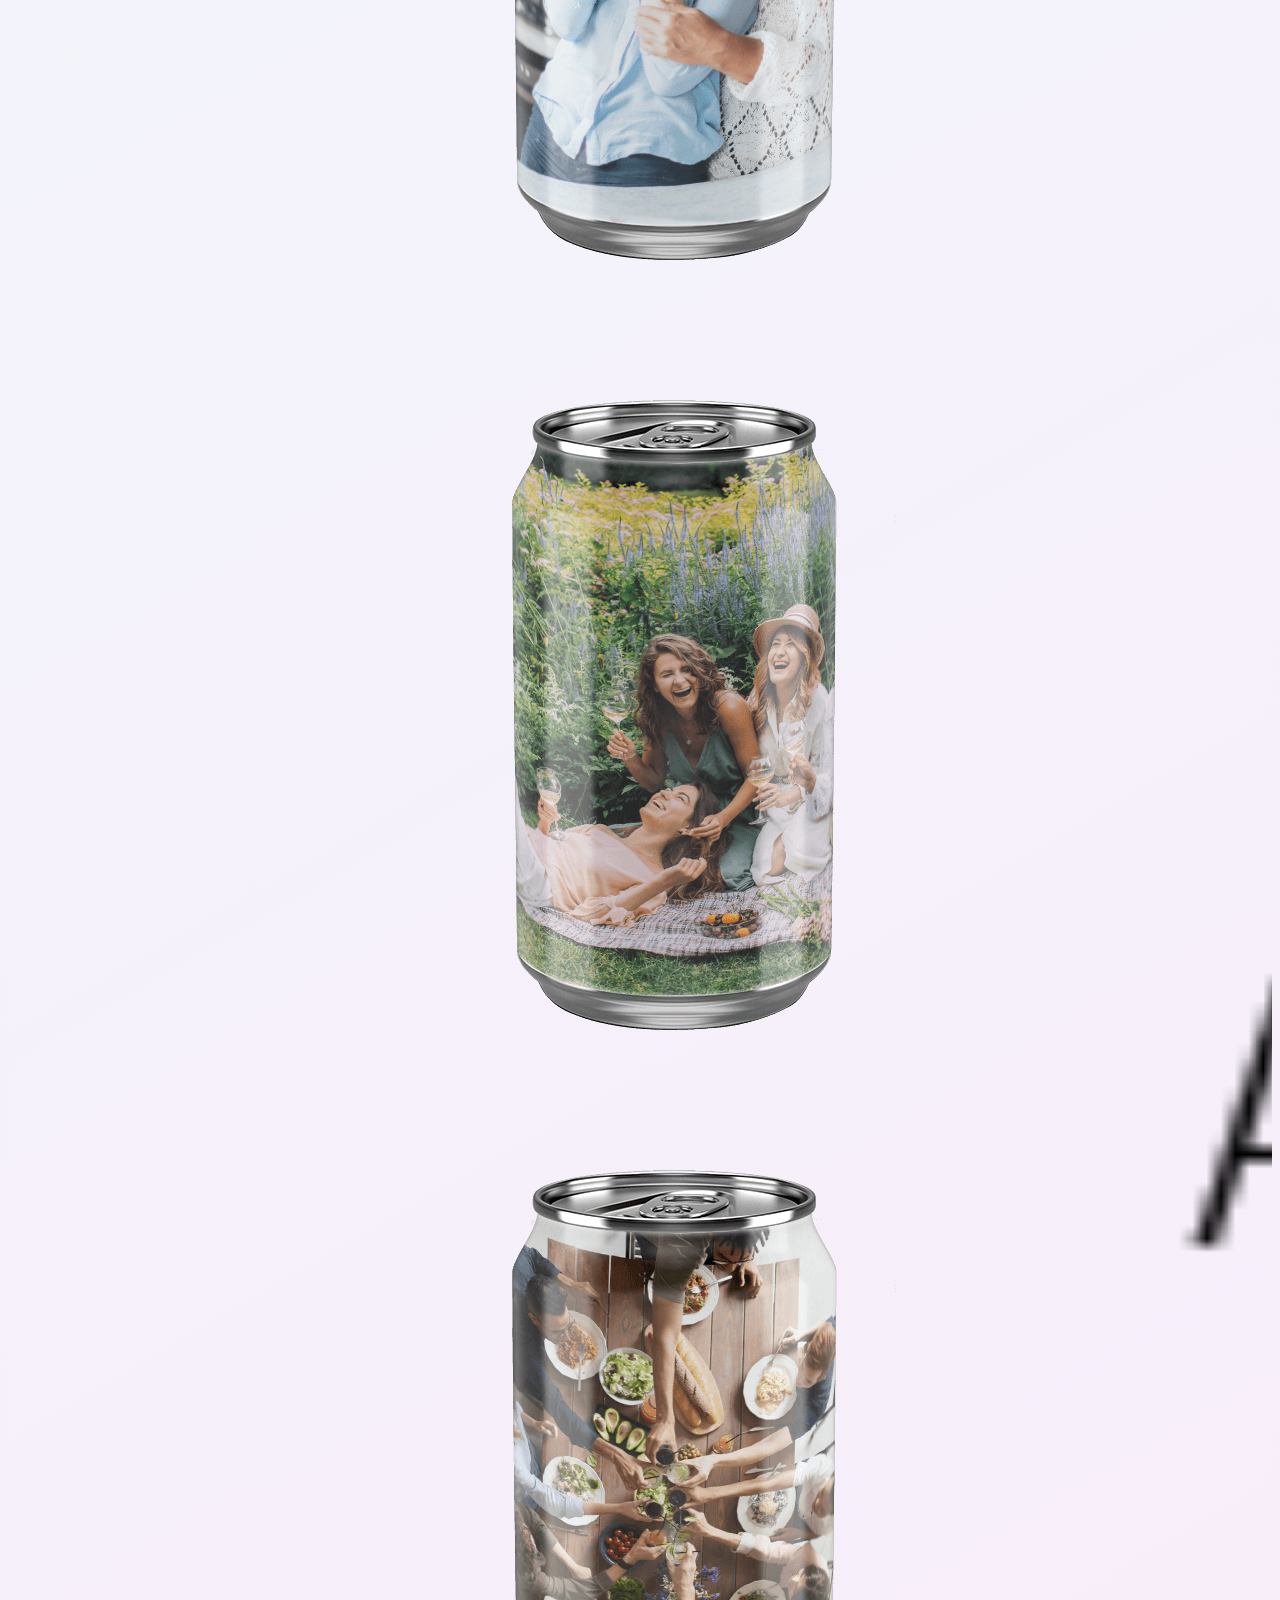
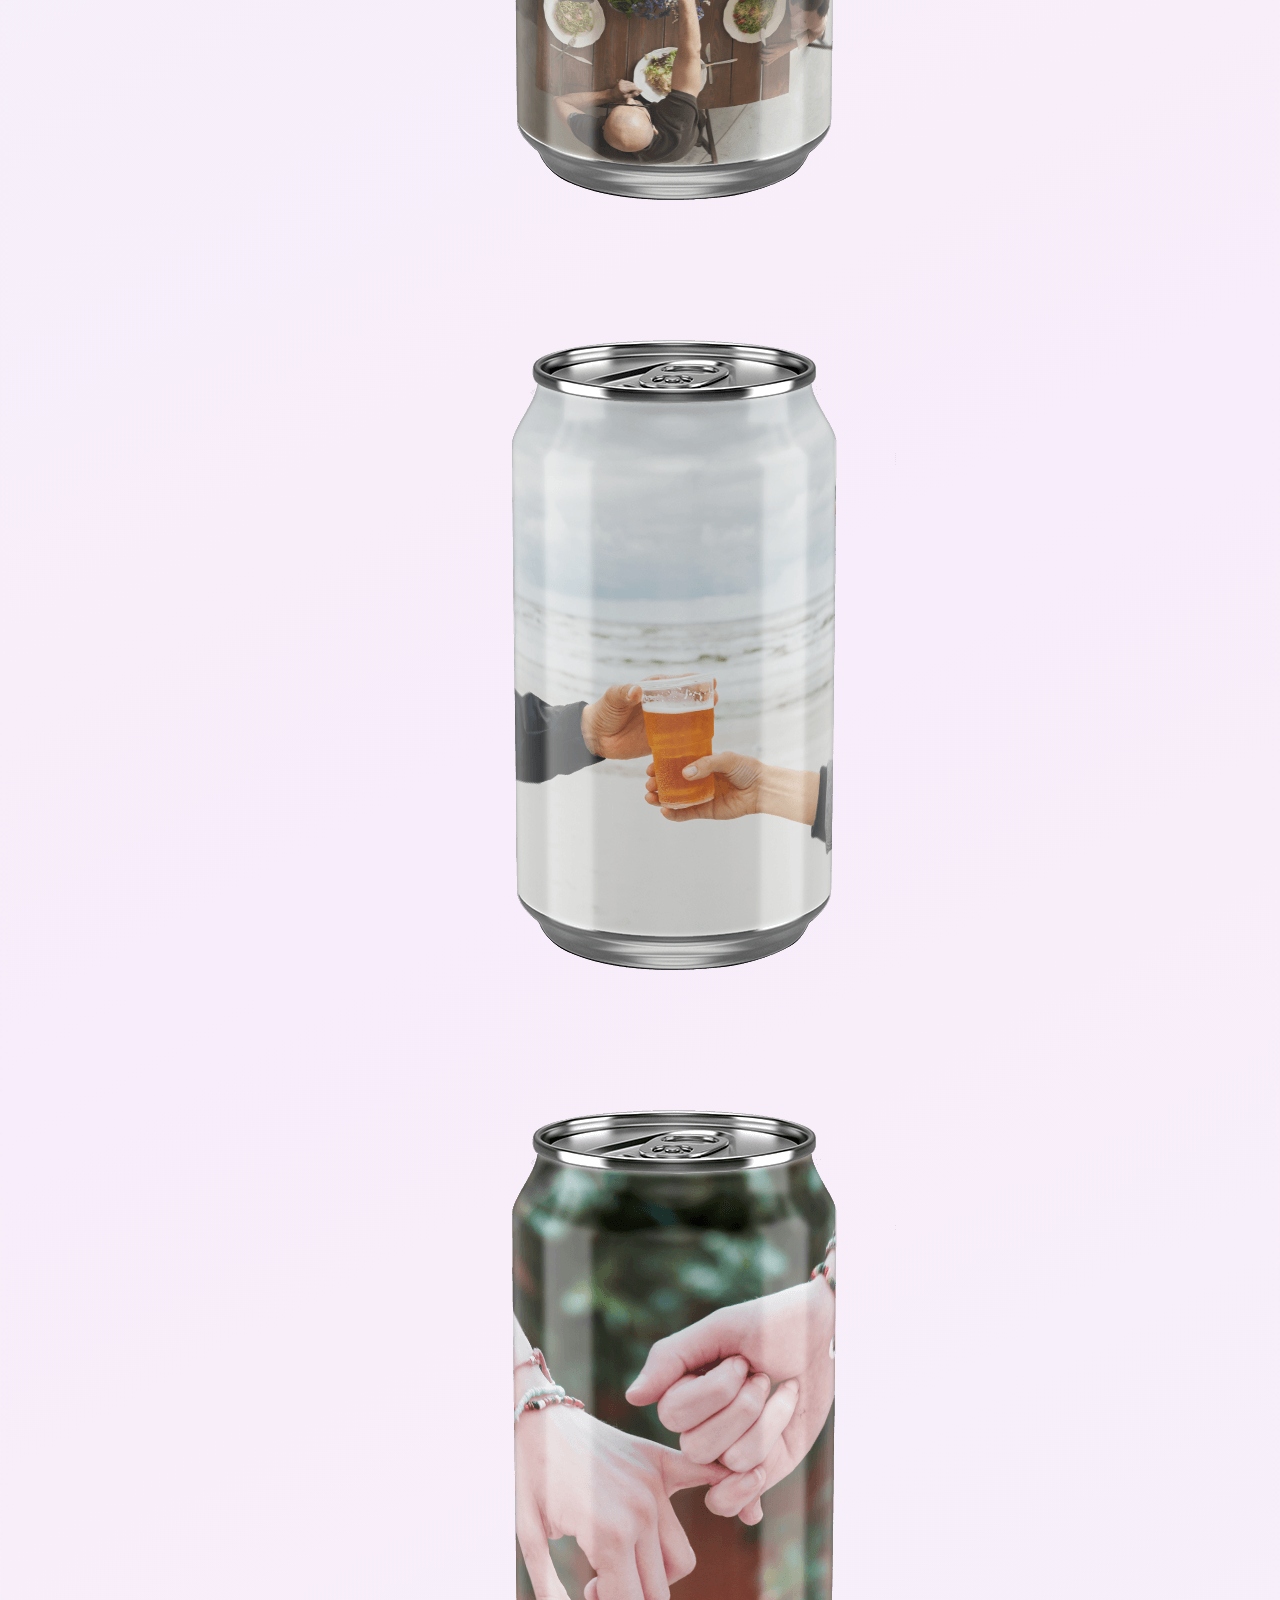
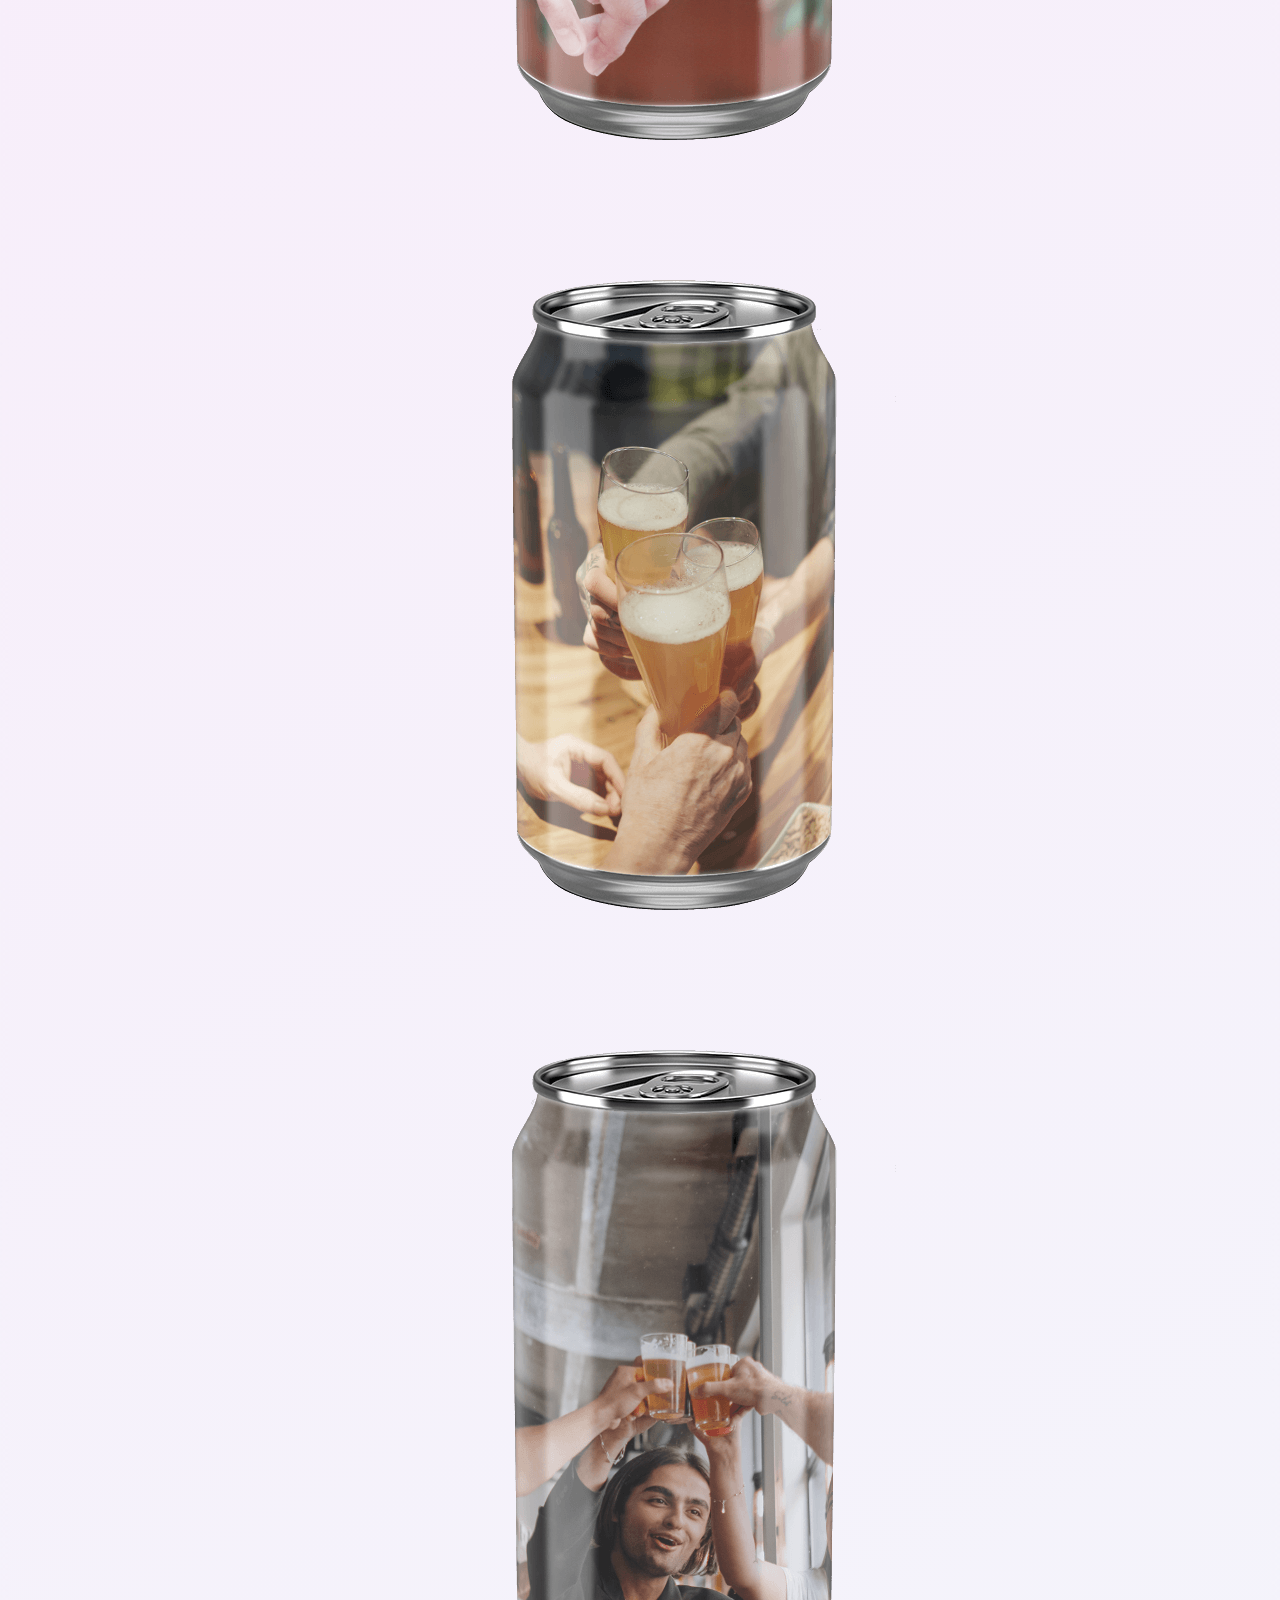
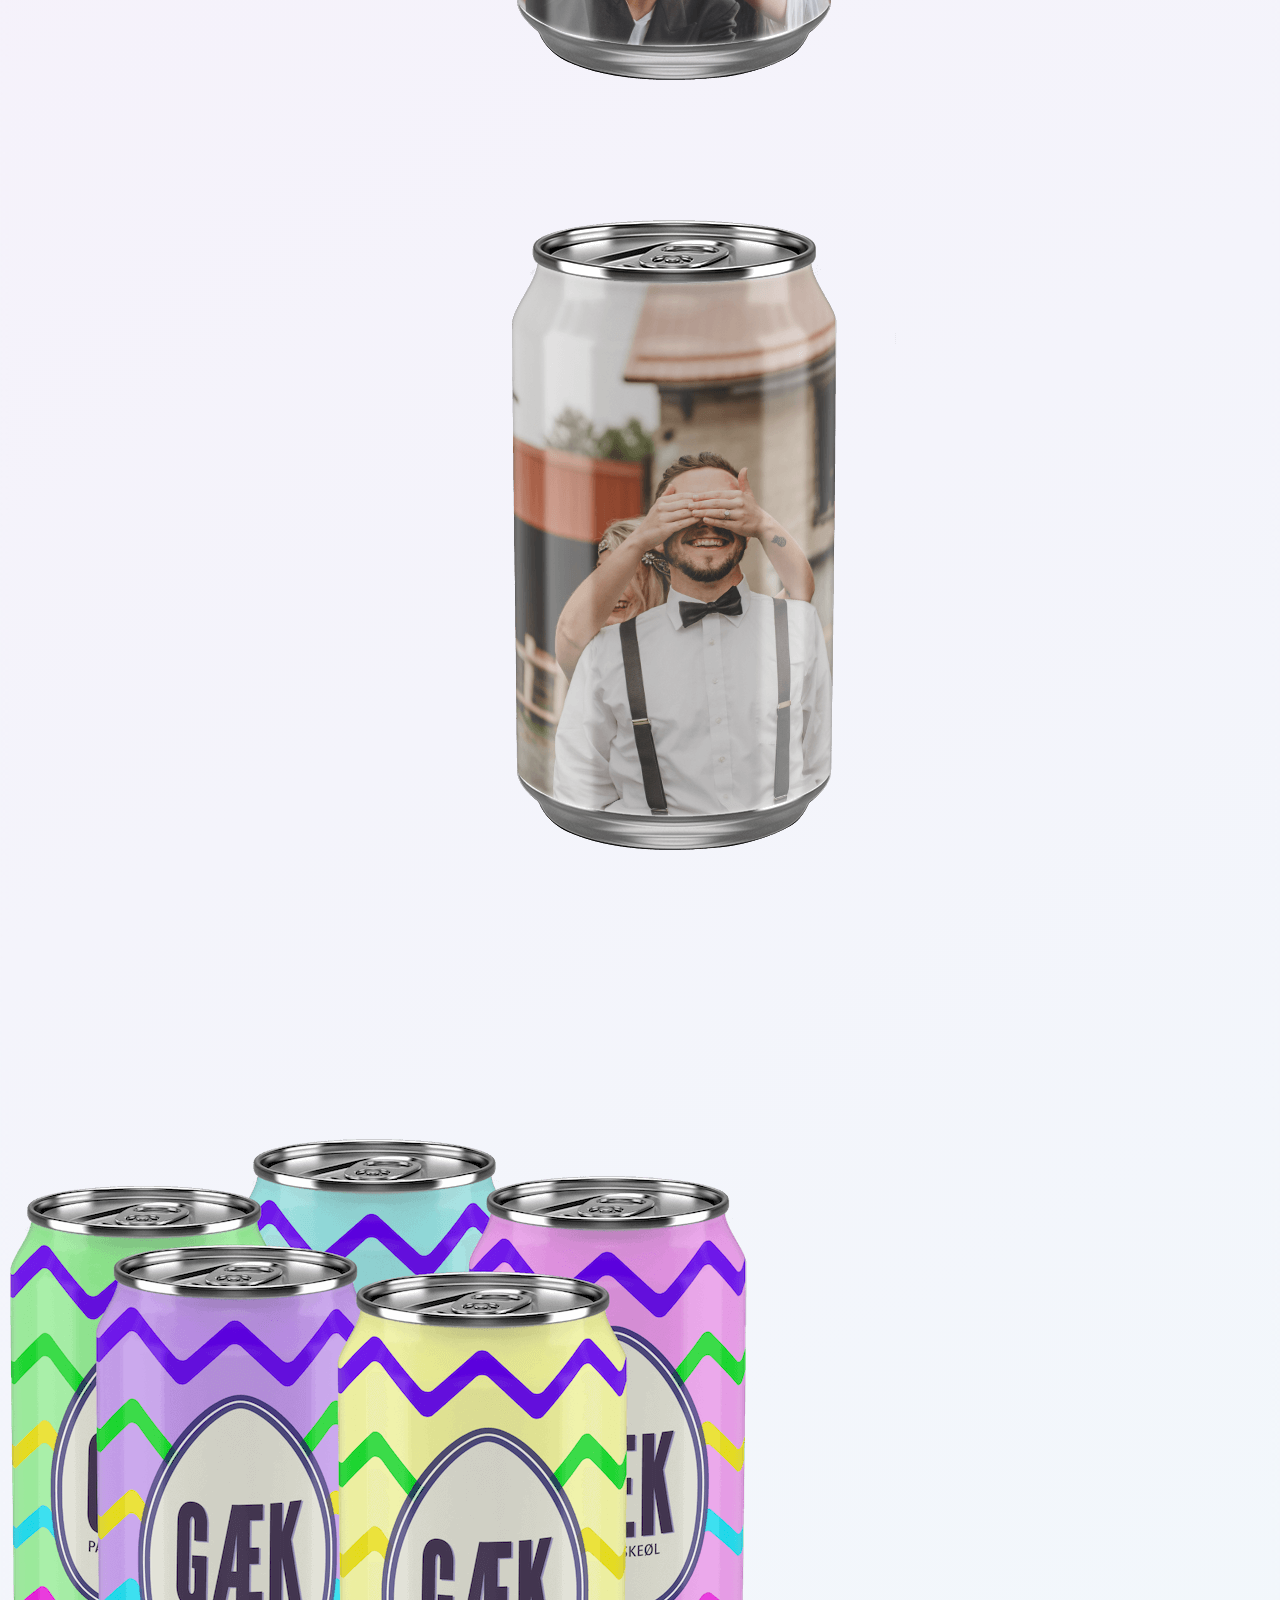
==== commit 8cb79f4a: "animationer og favicon ++" ====
--- a/index.html
+++ b/index.html
@@ -26,8 +26,33 @@
       href="https://fonts.googleapis.com/css2?family=Arsenal&display=swap"
       rel="stylesheet"
     />
+
+    <!-- Favicons  -->
+    <link
+      rel="apple-touch-icon"
+      sizes="180x180"
+      href="img/apple-touch-icon.png"
+    />
+    <link
+      rel="icon"
+      type="image/png"
+      sizes="32x32"
+      href="img/favicon-32x32.png"
+    />
+    <link
+      rel="icon"
+      type="image/png"
+      sizes="16x16"
+      href="img/favicon-16x16.png"
+    />
+    <link rel="manifest" href="img/site.webmanifest" />
+    <link rel="mask-icon" href="img/safari-pinned-tab.svg" color="#5bbad5" />
+    <link rel="shortcut icon" href="img/favicon.ico" />
+    <meta name="msapplication-TileColor" content="#da532c" />
+    <meta name="msapplication-config" content="img/browserconfig.xml" />
+    <meta name="theme-color" content="#ffffff" />
   </head>
-  <body>
+  <body class="">
     <header>
       <nav class="navbar navbar-expand-lg navbar-light nav-baggrund">
         <div class="container">
@@ -113,7 +138,7 @@
 
                 <div class="egg-container egg-container-2 position-absolute">
                   <img
-                    class="egg egg-2 egg-opacity-right"
+                    class="egg egg-2 bounce-top"
                     data-eggtype="red"
                     src="img/ag3.png"
                     alt="Påskeæg der skal fanges"
@@ -407,9 +432,9 @@
           <div class="row px-5 row-cols-1 row-cols-md-2 align-items-center">
             <div class="col">
               <div class="position-relative">
-                <div class="egg-container egg-move-top egg-container-4">
-                  <img
-                    class="egg egg-4 animation-egg-peak-right"
+                <div class="egg-container egg-jump egg-container-4">
+                  <img
+                    class="egg egg-4"
                     data-eggtype="green"
                     src="img/ag10.png"
                     alt="Påskeæg der skal fanges"
@@ -692,7 +717,7 @@
                     type="button"
                     class="my-3 my-md-5 p-md-3 btn btn-outline-dark btn-lg toast-btn2"
                   >
-                    Hvad var det nu, en gækkejagt var?
+                    Hvad kan jeg vinde?
                   </button>
                 </div>
                 <div class="col-12">
--- a/css/gaekkejagt.css
+++ b/css/gaekkejagt.css
@@ -174,10 +174,10 @@
     transform: translateX(0);
   }
   70% {
-    transform: translateX(50%);
-  }
-  95% {
-    transform: translateX(50%);
+    transform: translateX(70%);
+  }
+  95% {
+    transform: translateX(70%);
   }
   100% {
     transform: translateX(0);
@@ -200,10 +200,10 @@
     transform: translateX(0);
   }
   70% {
-    transform: translateX(-50%);
-  }
-  95% {
-    transform: translateX(-50%);
+    transform: translateX(-70%);
+  }
+  95% {
+    transform: translateX(-70%);
   }
   100% {
     transform: translateX(0);
@@ -226,10 +226,10 @@
     transform: translateY(0);
   }
   70% {
-    transform: translateY(-50%);
-  }
-  95% {
-    transform: translateY(-50%);
+    transform: translateY(-70%);
+  }
+  95% {
+    transform: translateY(-70%);
   }
   100% {
     transform: translateY(0);
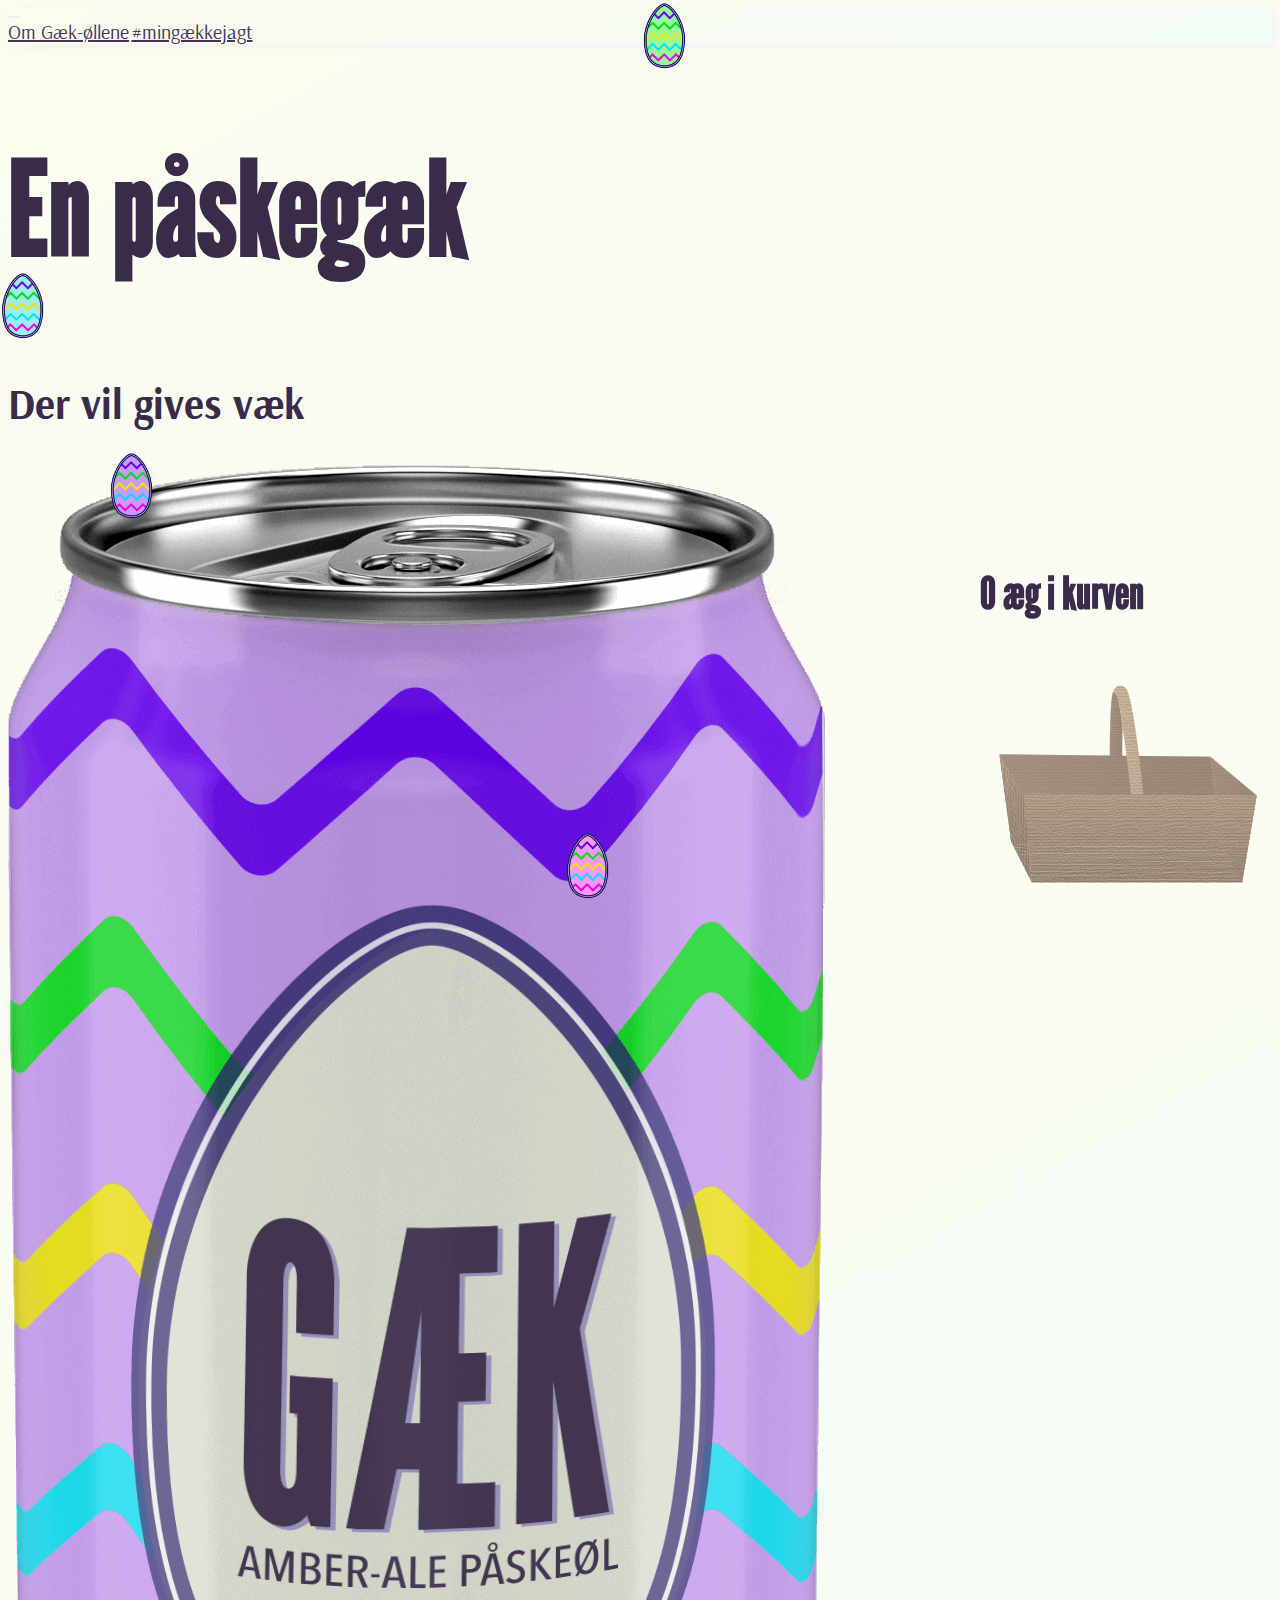
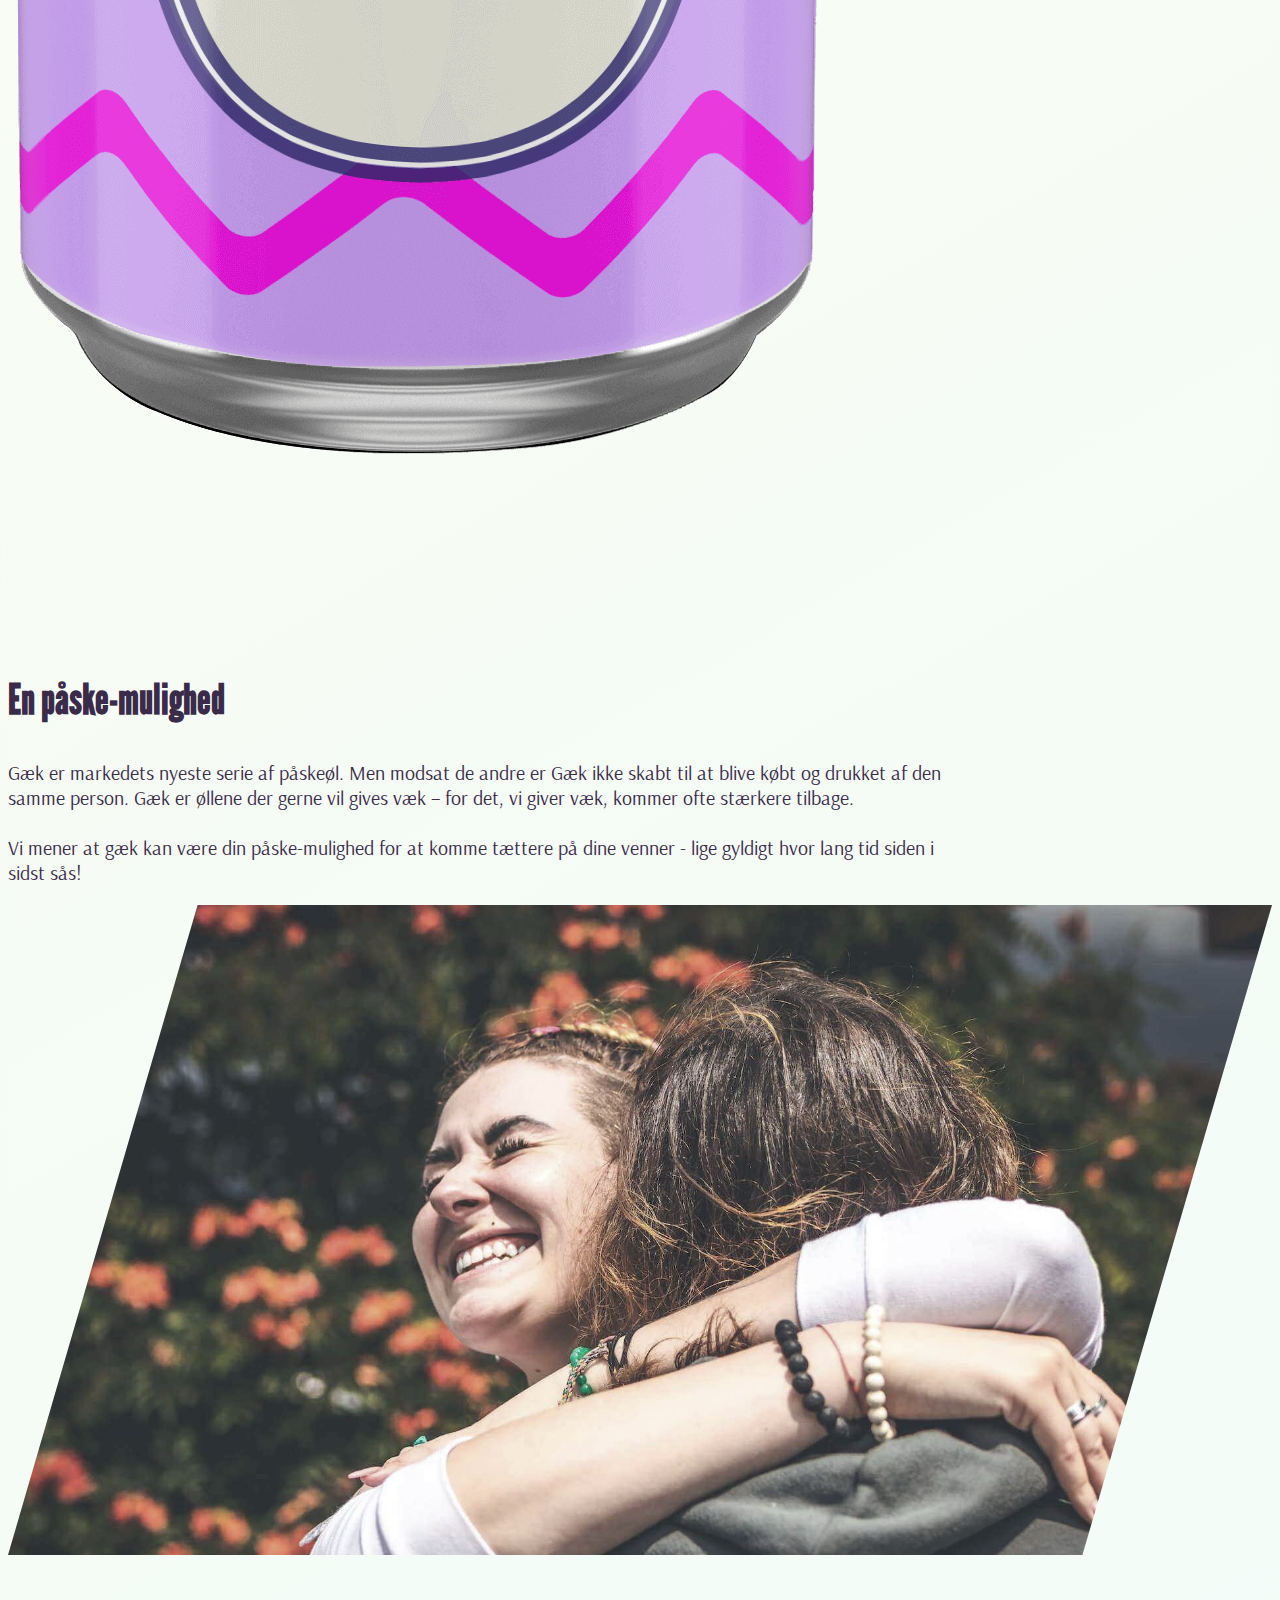
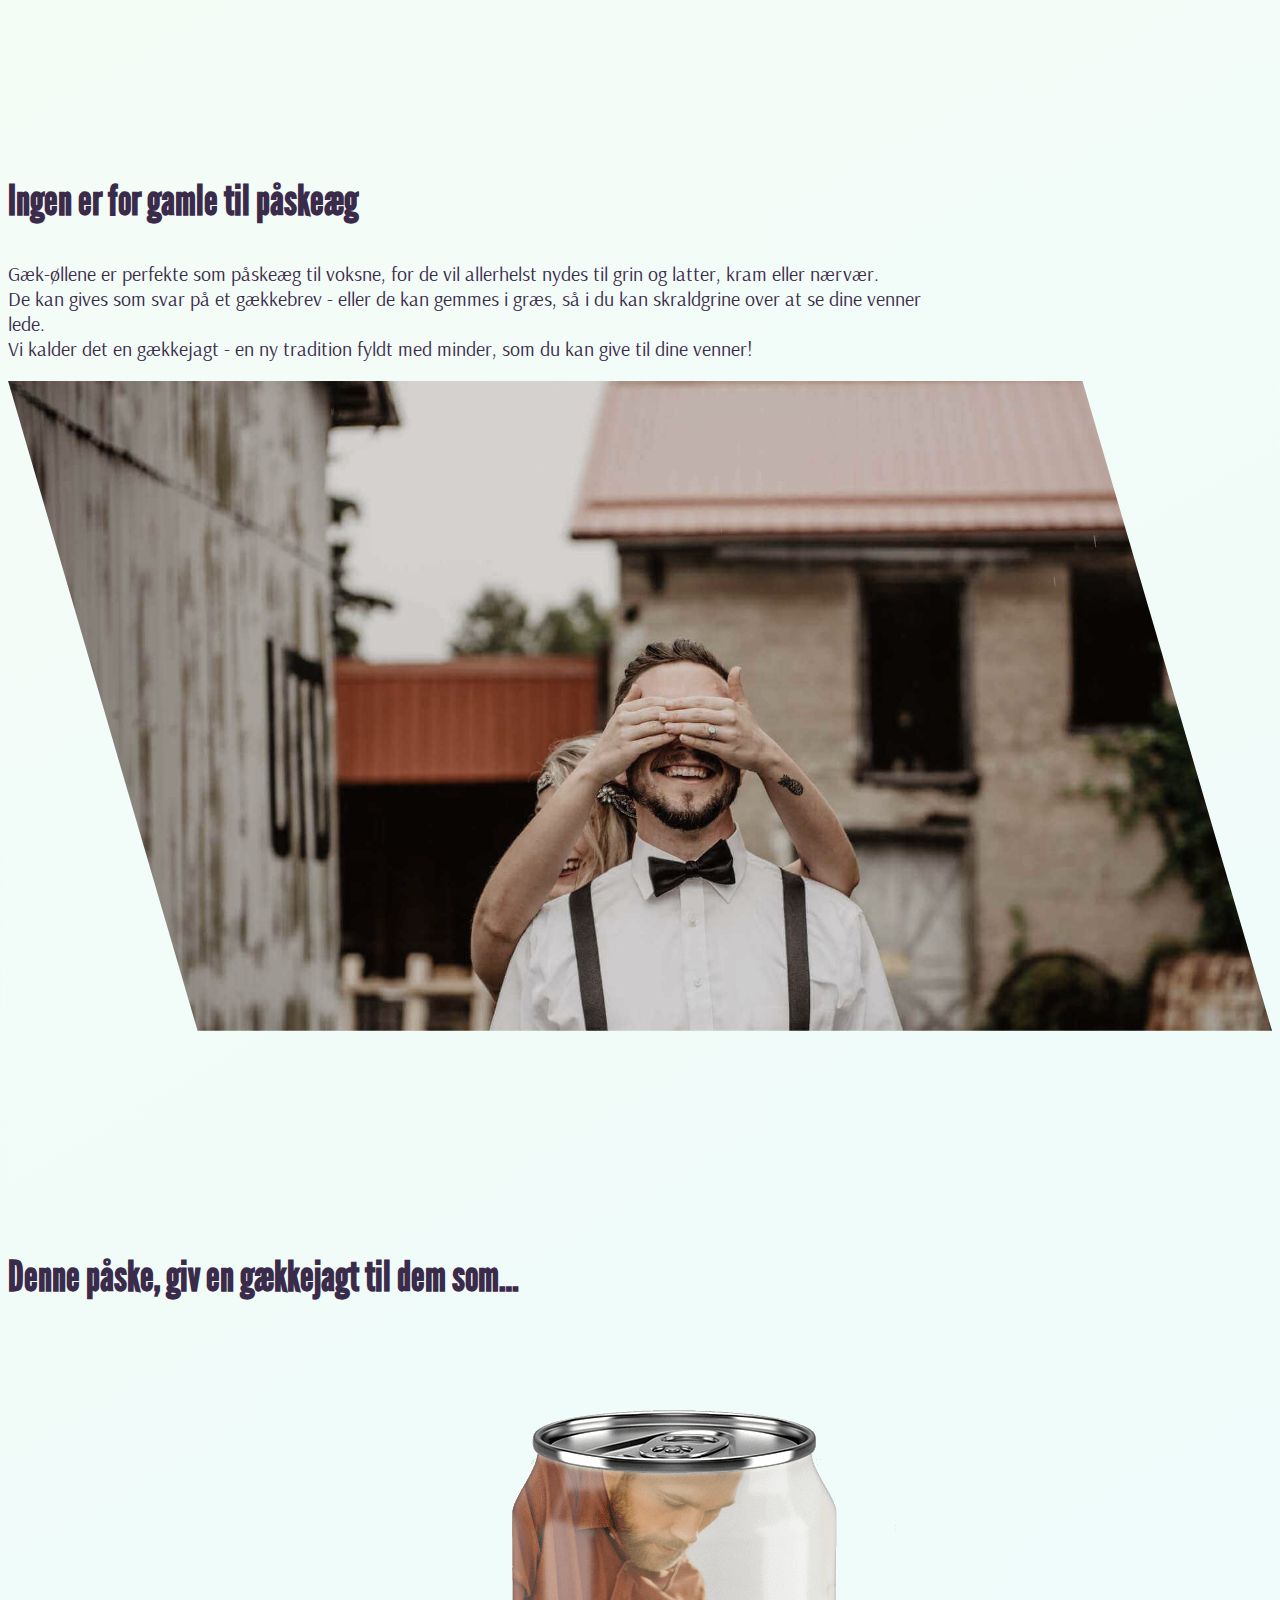
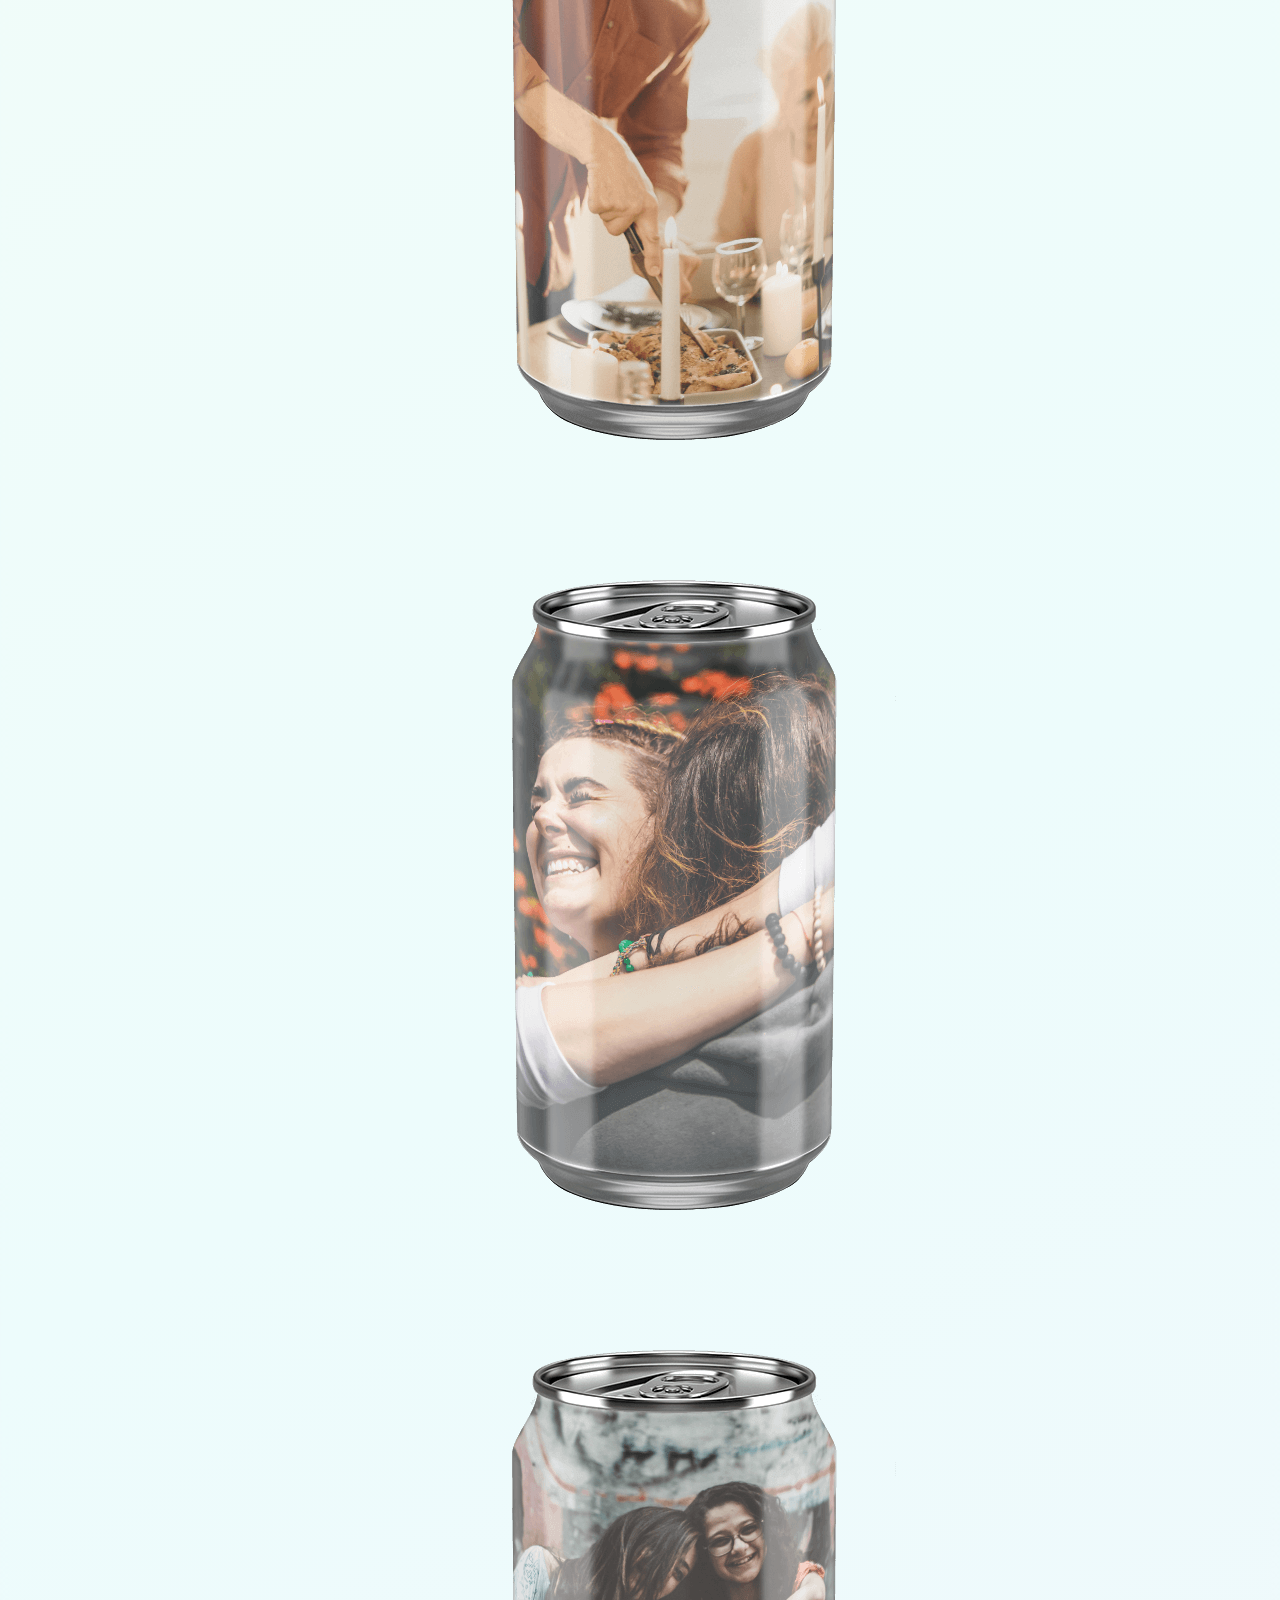
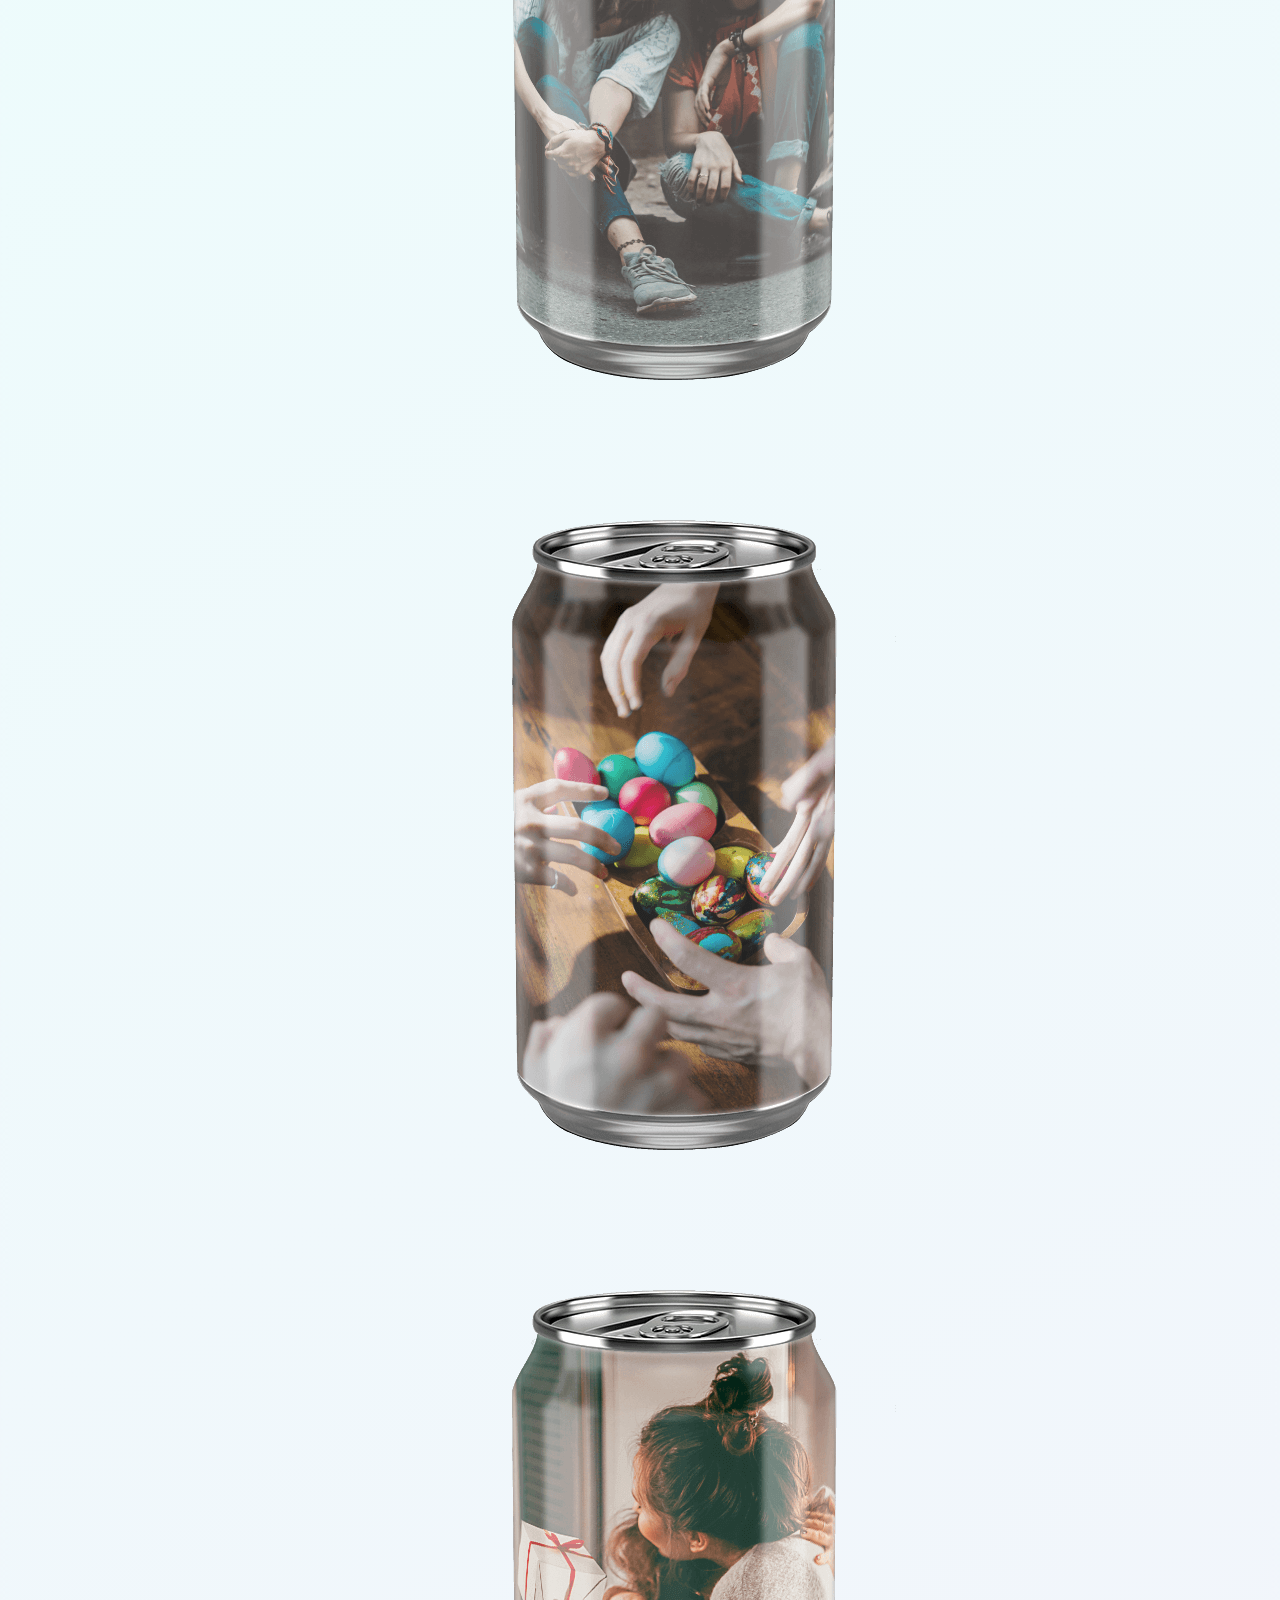
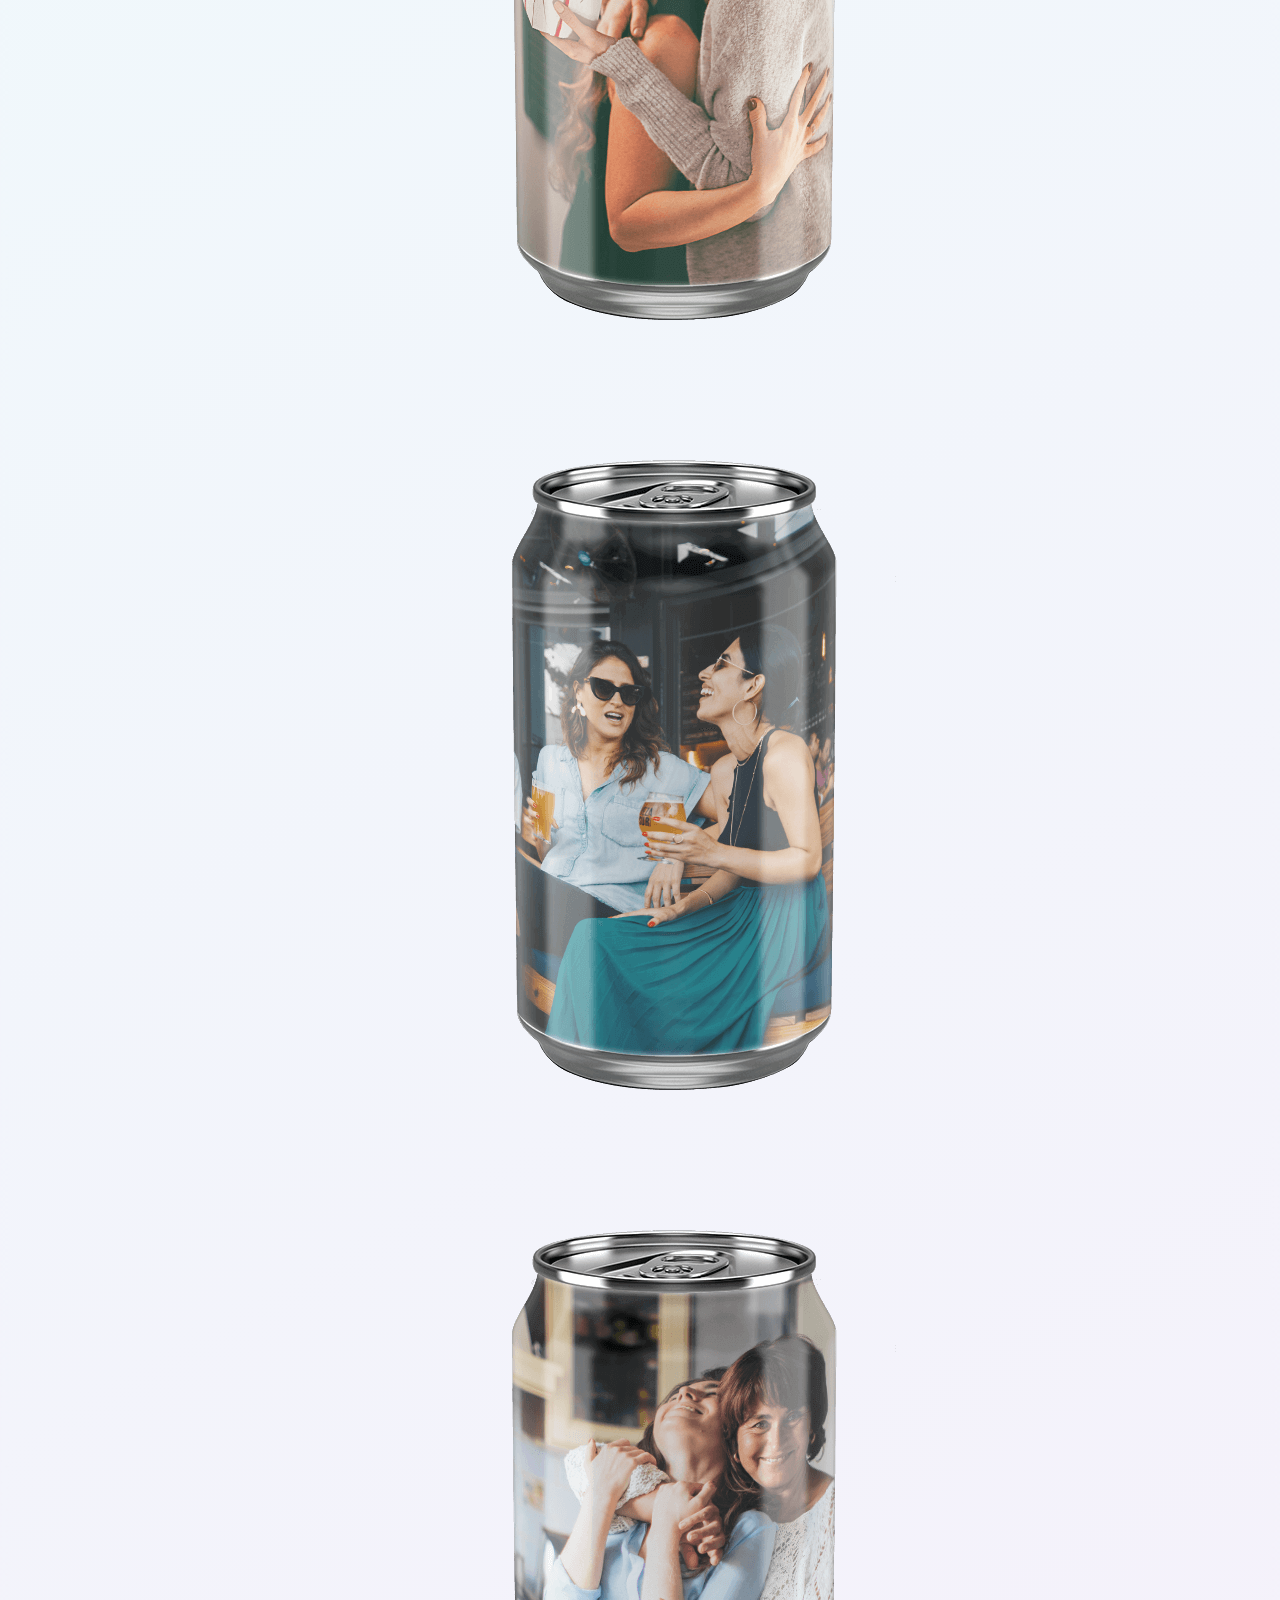
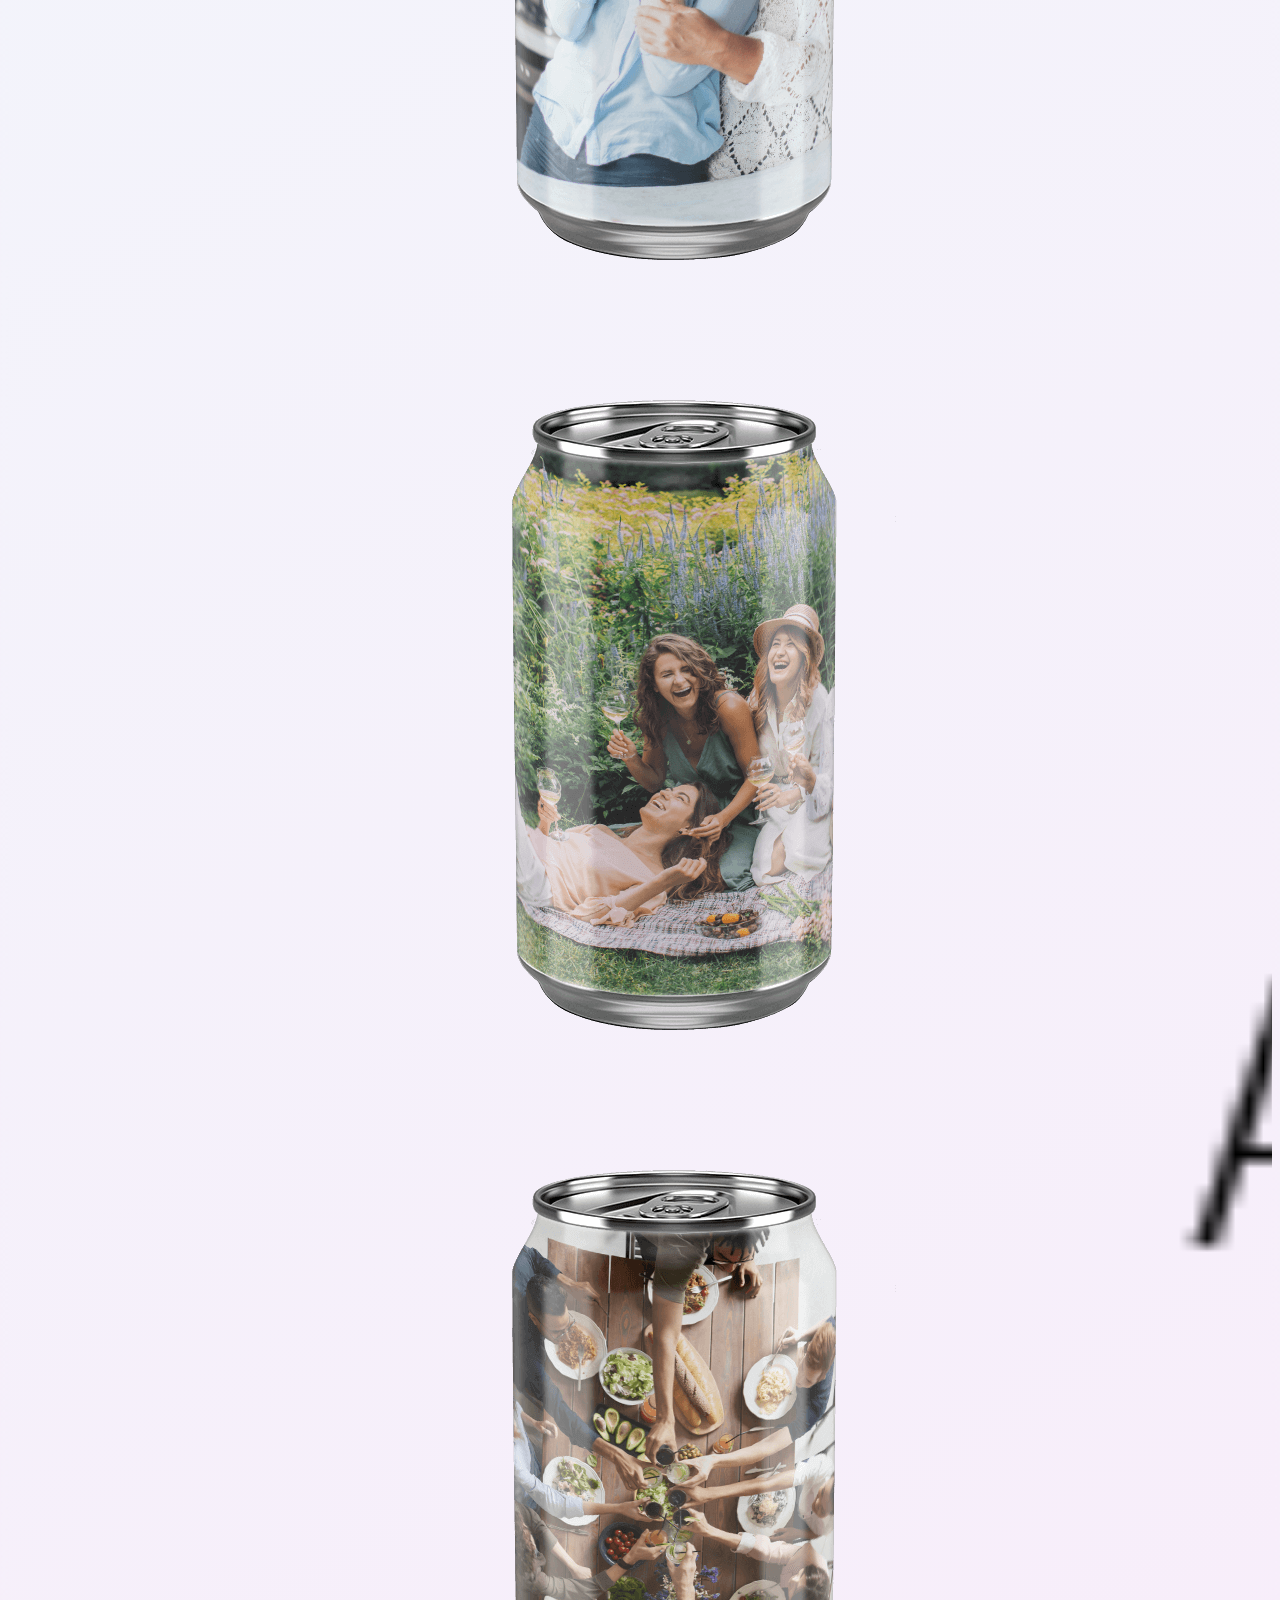
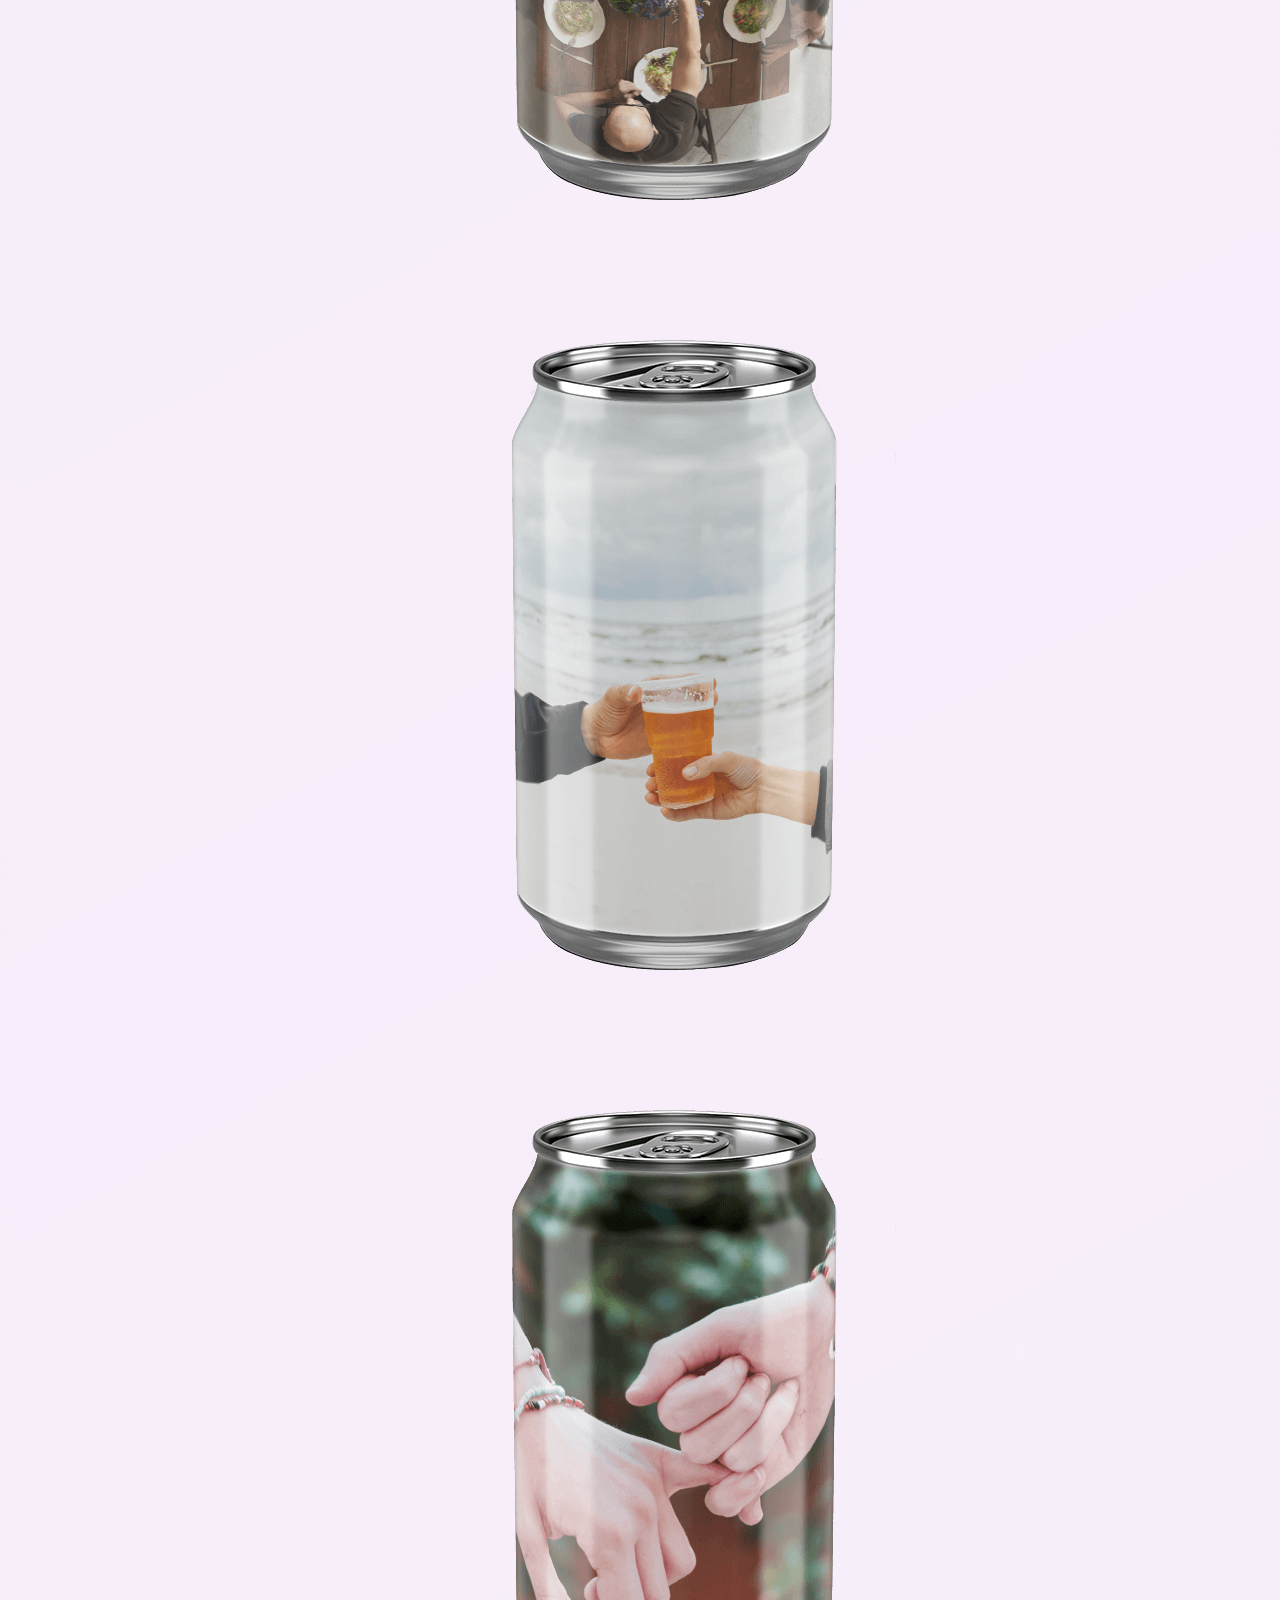
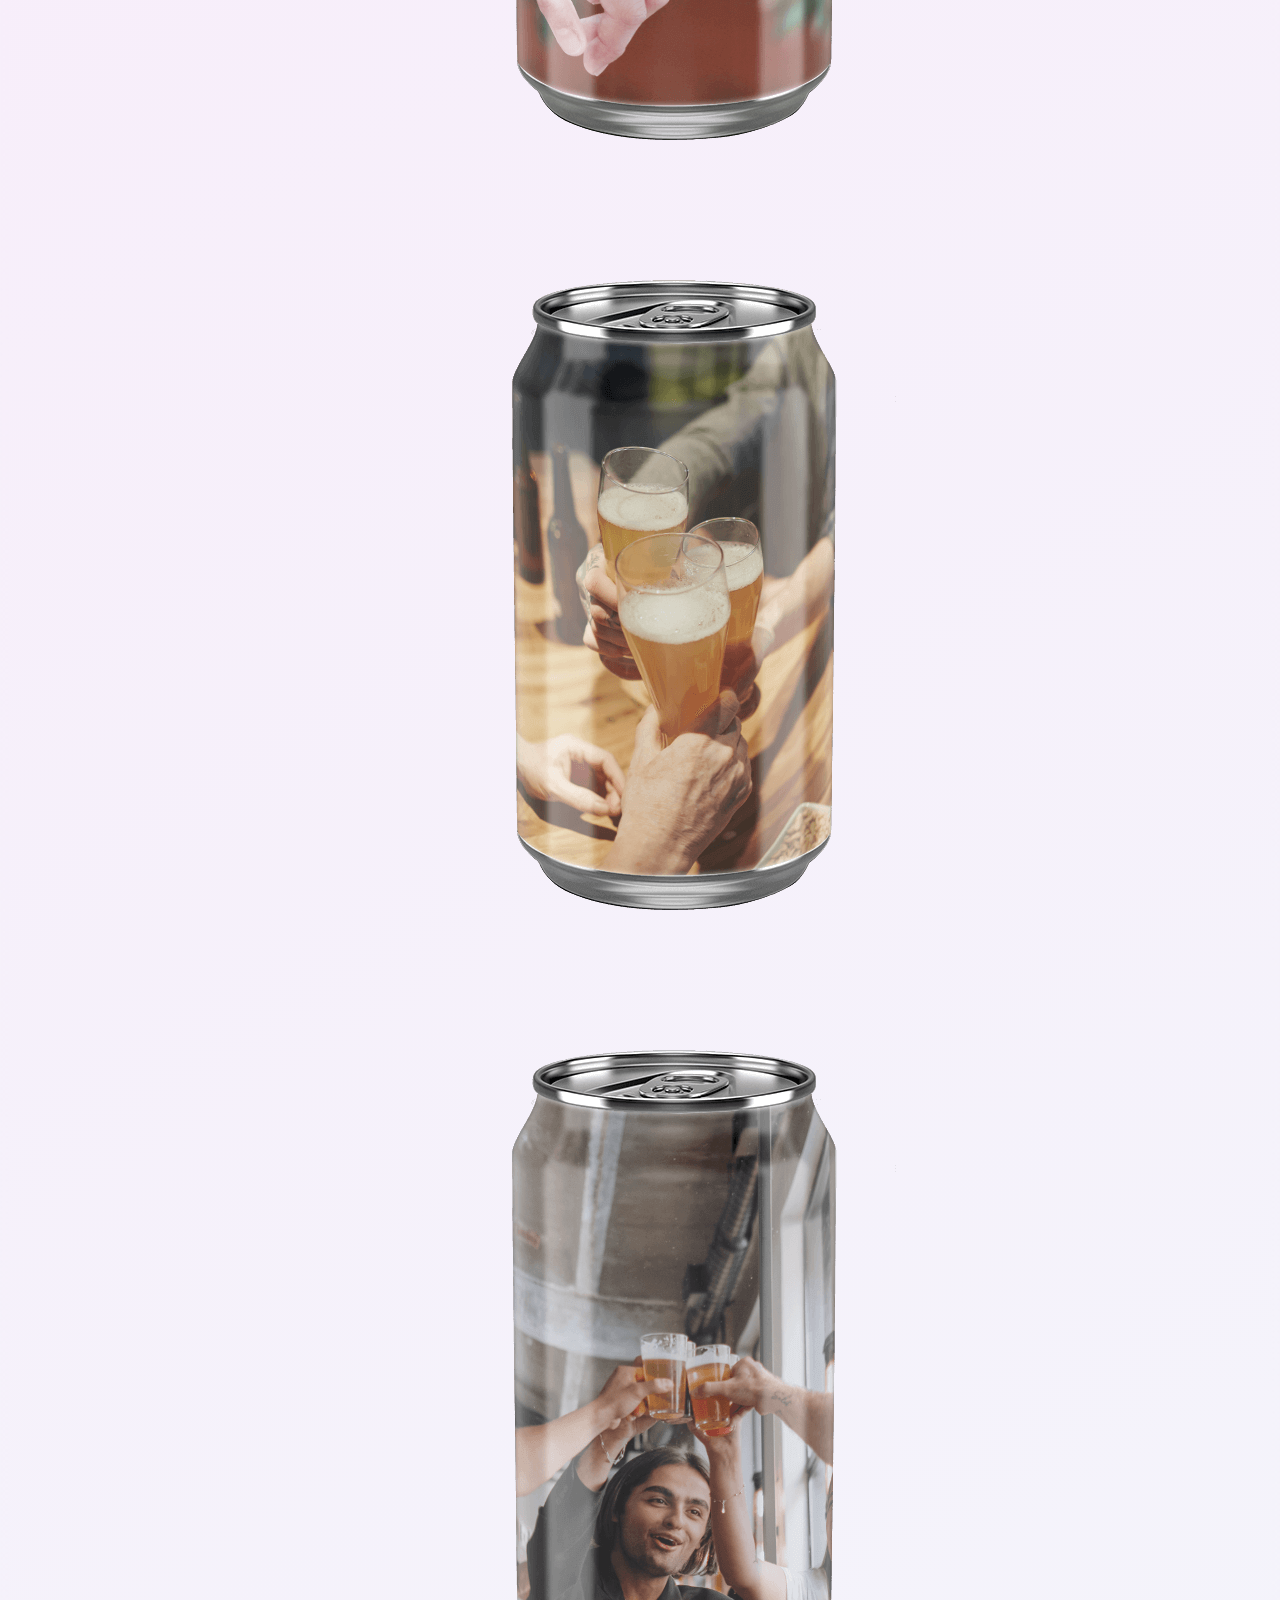
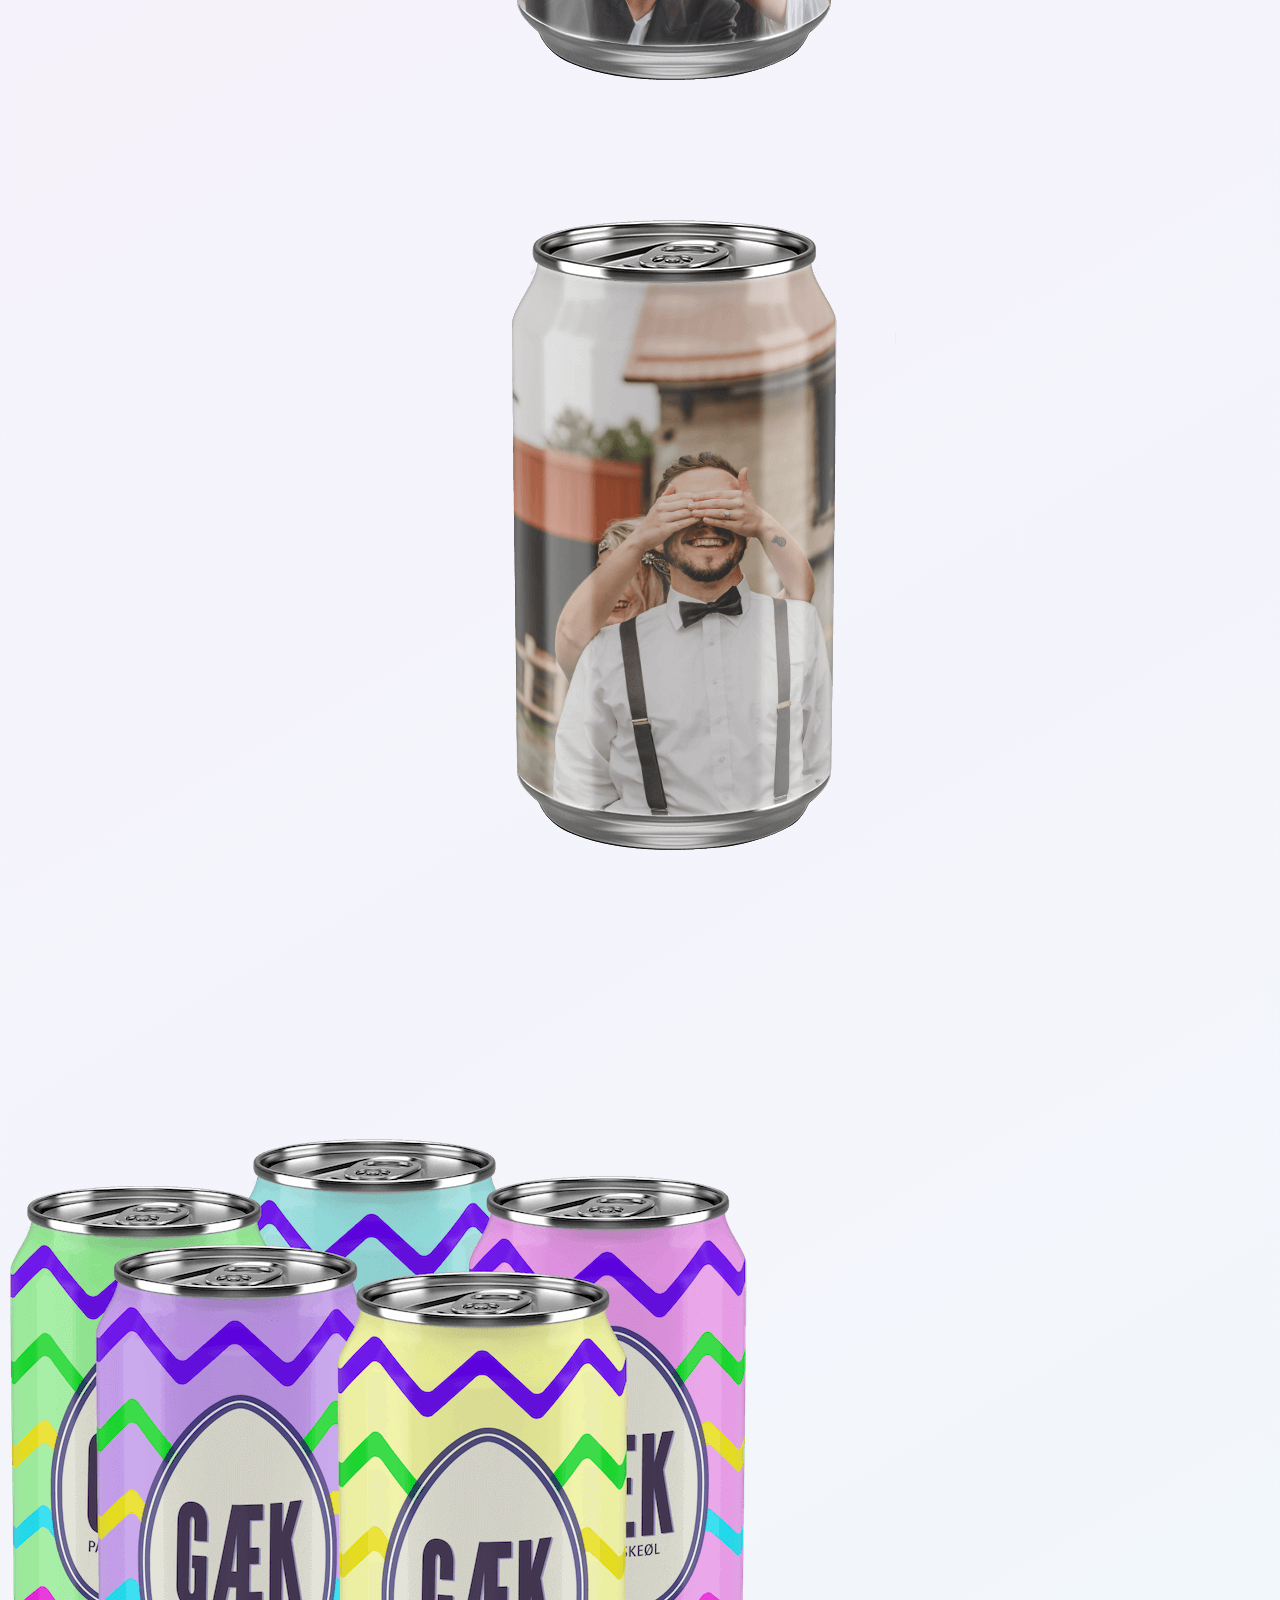
==== commit 51a0193c: "nulstillet animationer" ====
--- a/index.html
+++ b/index.html
@@ -128,7 +128,7 @@
                 kommer ofte stærkere tilbage.
                 <br /><br />
                 Vi mener at gæk kan være din påske-mulighed for at komme tættere
-                på dine venner - lige gyldigt hvor lang tid siden i sidst sås.
+                på dine venner - lige gyldigt hvor lang tid siden i sidst sås!
               </p>
             </div>
 
@@ -161,7 +161,7 @@
                 kan gives som svar på et gækkebrev - eller de kan gemmes i græs,
                 så i du kan skraldgrine over at se dine venner lede. <br />Vi
                 kalder det en gækkejagt - en ny tradition fyldt med minder, som
-                du kan give til dine venner.
+                du kan give til dine venner!
               </p>
             </div>
 
@@ -197,7 +197,7 @@
               id="infografik-carousel-mobile"
               class="carousel slide carousel-fade"
               data-bs-ride="carousel"
-              data-bs-interval="1500"
+              data-bs-interval="500"
               data-bs-pause="false"
               data-bs-touch="false"
             >
--- a/css/style.css
+++ b/css/style.css
@@ -381,7 +381,7 @@
   display: none;
 }
 
-@media only screen and (min-width: 800px) {
+@media only screen and (min-width: 720px) {
   #infografik-carousel-mobile,
   #infografik-carousel-mobile .carousel-inner {
     display: none;
--- a/css/gaekkejagt.css
+++ b/css/gaekkejagt.css
@@ -342,6 +342,134 @@
   }
   100% {
     transform: rotate(0);
+    opacity: 0;
+  }
+}
+
+.egg-jump {
+  animation-name: jump;
+  animation-duration: 8s;
+  animation-iteration-count: infinite;
+}
+
+@keyframes jump {
+  0% {
+    transform: translate(-50%, 0);
+  }
+  65% {
+    transform: translate(-50%, 0);
+    opacity: 1;
+  }
+  73% {
+    transform: translate(-50%, -100%) rotate(-50deg);
+    opacity: 0.6;
+  }
+  80% {
+    transform: translate(-50%, -100%) scale(1.2);
+    opacity: 0.6;
+  }
+  82% {
+    transform: translate(-50%, -100%) scale(1);
+  }
+  84% {
+    transform: translate(-50%, -100%) scale(1.4);
+    opacity: 0.6;
+  }
+  86% {
+    transform: translate(-50%, -100%) scale(1);
+    opacity: 0.6;
+  }
+  100% {
+    transform: translate(-50%, 0) rotate(50deg);
+    opacity: 1;
+  }
+}
+
+.bounce-top {
+  animation: bounce-top 6s ease-in-out infinite both;
+}
+@keyframes bounce-top {
+  0% {
+    -webkit-transform: translateY(0);
+    transform: translateY(0);
+    -webkit-animation-timing-function: ease-in;
+    animation-timing-function: ease-in;
+    opacity: 0;
+  }
+
+  55% {
+    -webkit-transform: translateY(0);
+    transform: translateY(0);
+    -webkit-animation-timing-function: ease-in;
+    animation-timing-function: ease-in;
+    opacity: 0;
+  }
+
+  60% {
+    -webkit-transform: translateY(-20px);
+    transform: translateY(-20px) rotate(20deg);
+    -webkit-animation-timing-function: ease-in;
+    animation-timing-function: ease-in;
+    opacity: 1;
+  }
+
+  67% {
+    -webkit-transform: translateY(0px);
+    transform: translateY(0px);
+    -webkit-animation-timing-function: ease-out;
+    animation-timing-function: ease-out;
+  }
+
+  72% {
+    -webkit-transform: translateY(-12px);
+    transform: translateY(-12px) rotate(-20deg);
+    -webkit-animation-timing-function: ease-in;
+    animation-timing-function: ease-in;
+    opacity: 1;
+  }
+
+  77% {
+    -webkit-transform: translateY(0px);
+    transform: translateY(0px);
+    -webkit-animation-timing-function: ease-out;
+    animation-timing-function: ease-out;
+  }
+
+  78% {
+    -webkit-transform: translateY(-6px);
+    transform: translateY(-6px) rotate(20deg);
+    -webkit-animation-timing-function: ease-in;
+    animation-timing-function: ease-in;
+    opacity: 1;
+  }
+
+  82% {
+    -webkit-transform: translateY(0px);
+    transform: translateY(0px);
+    -webkit-animation-timing-function: ease-out;
+    animation-timing-function: ease-out;
+  }
+
+  85% {
+    -webkit-transform: translateY(-4px);
+    transform: translateY(-4px) rotate(-20deg);
+    -webkit-animation-timing-function: ease-in;
+    animation-timing-function: ease-in;
+    opacity: 1;
+  }
+  90% {
+    -webkit-transform: translateY(-4px);
+    transform: translateY(-4px) rotate(0deg);
+    -webkit-animation-timing-function: ease-in;
+    animation-timing-function: ease-in;
+    opacity: 1;
+  }
+
+  100% {
+    -webkit-transform: translateY(0px);
+    transform: translateY(0px);
+    -webkit-animation-timing-function: ease-out;
+    animation-timing-function: ease-out;
     opacity: 0;
   }
 }
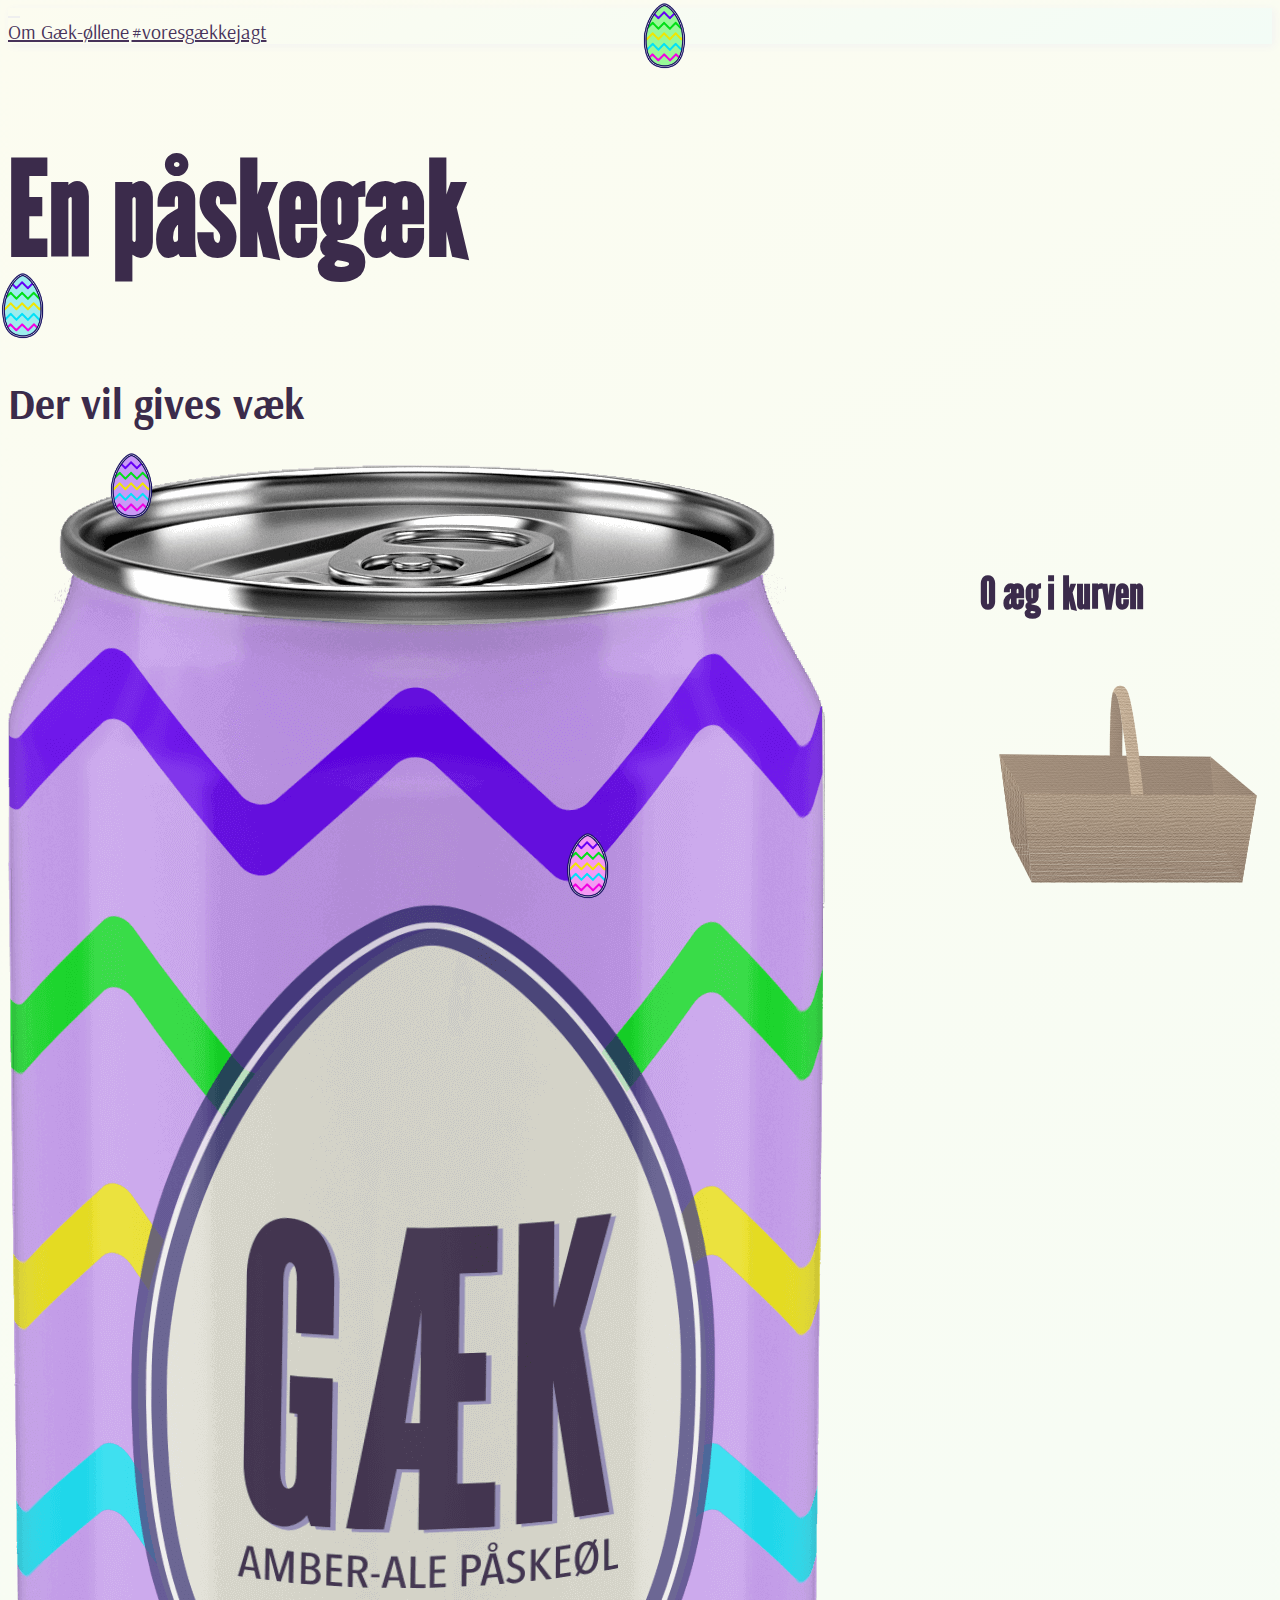
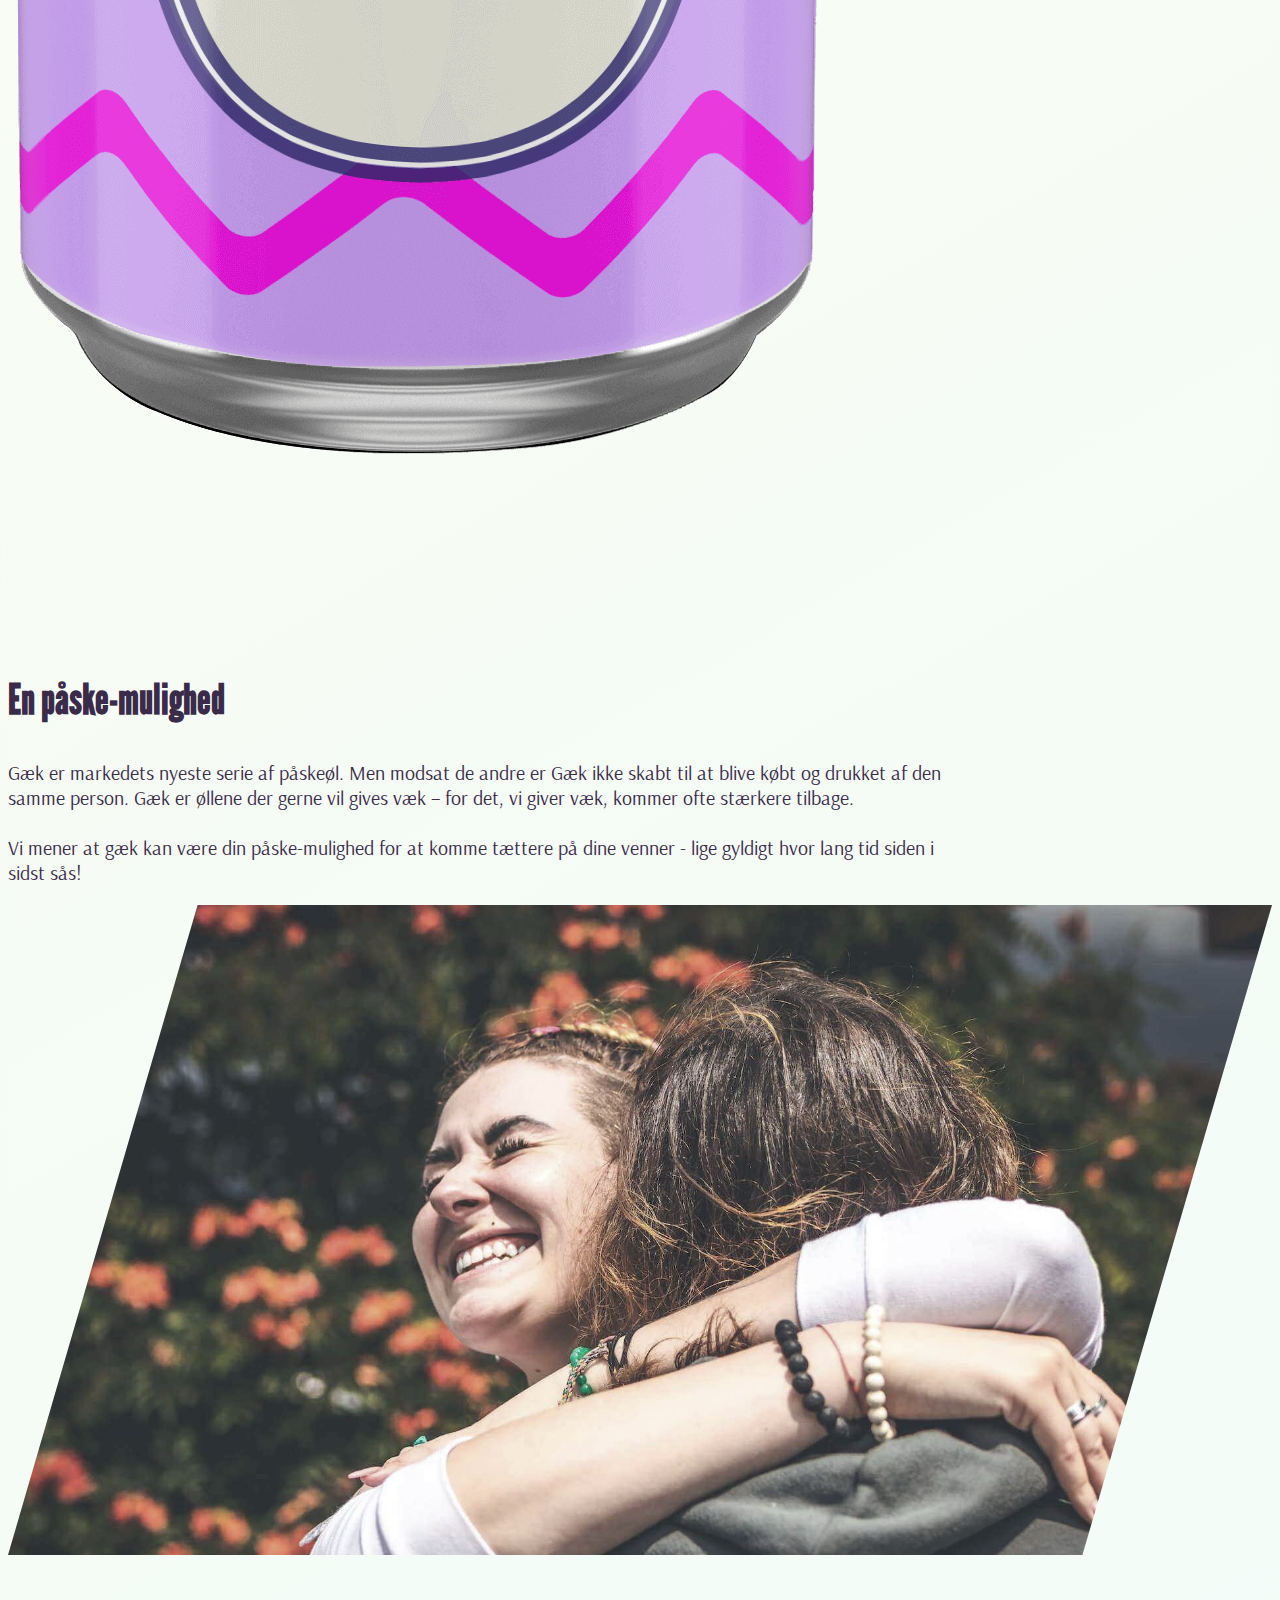
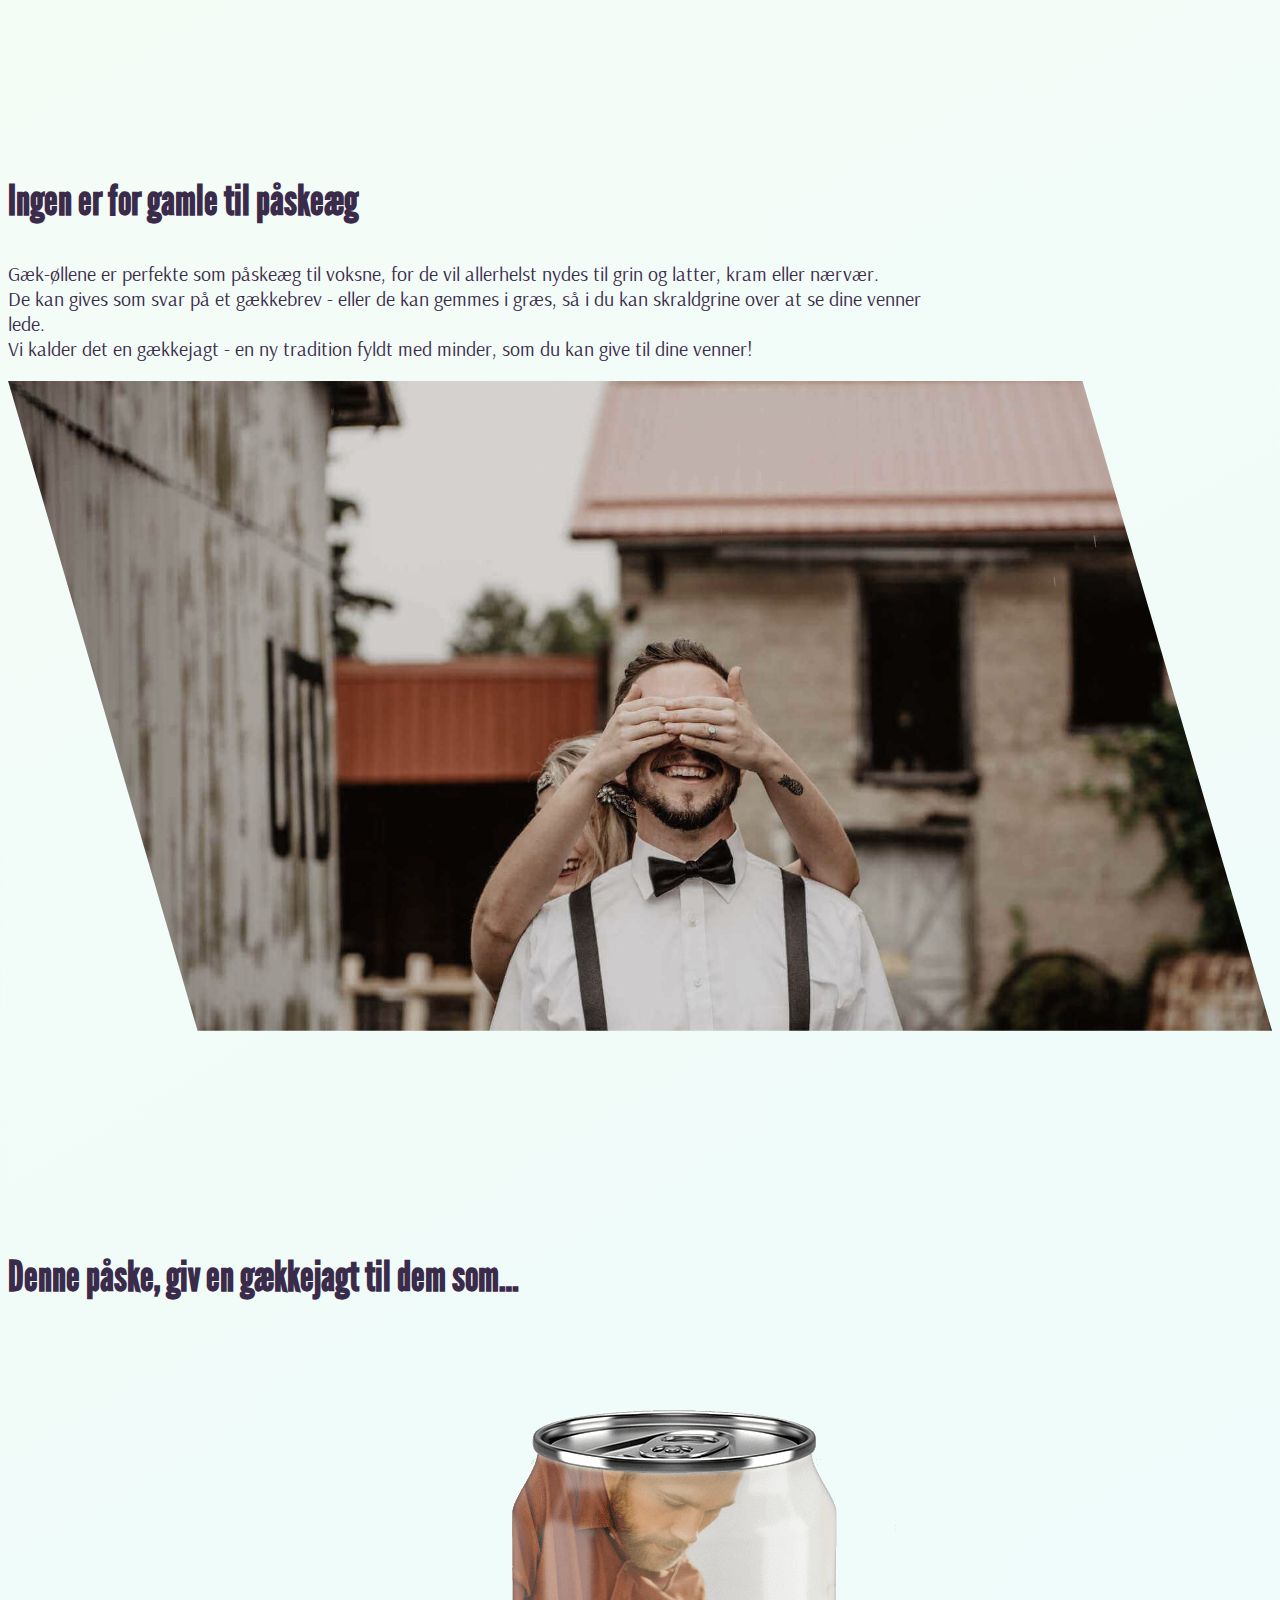
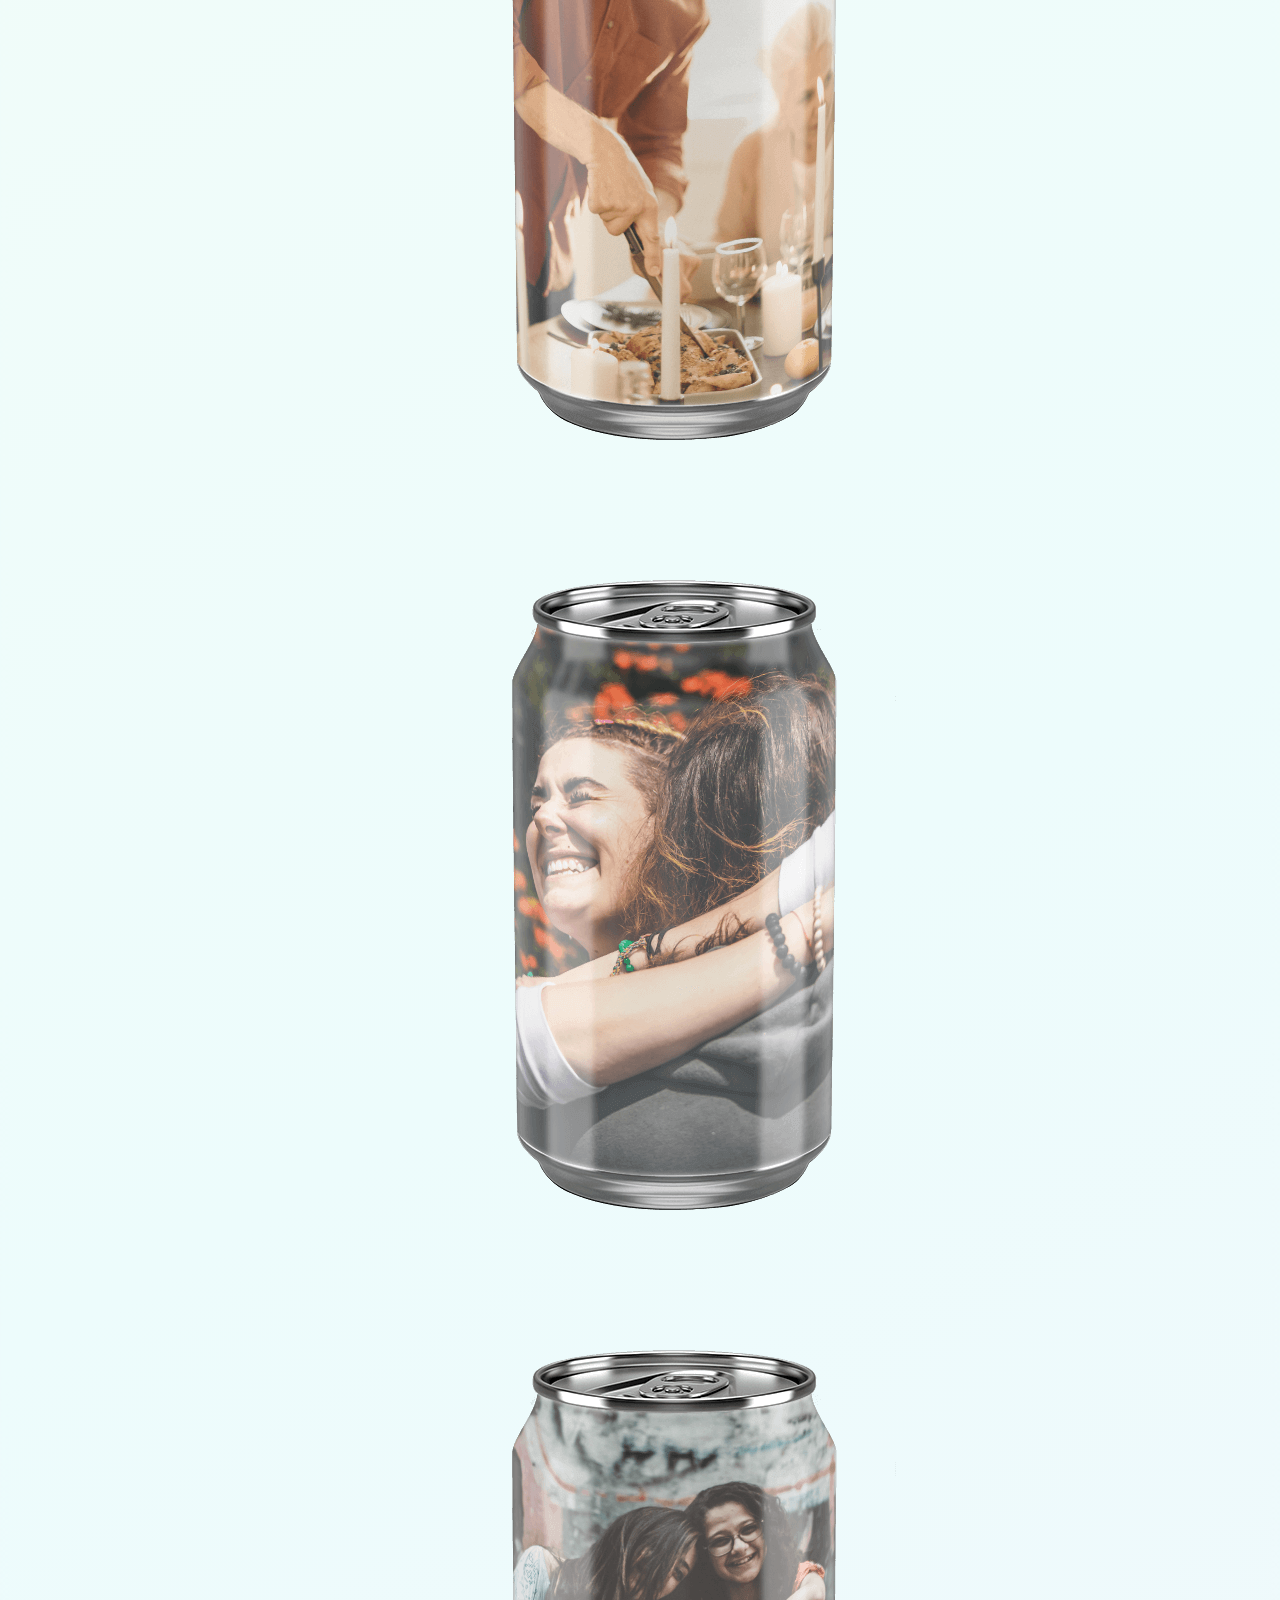
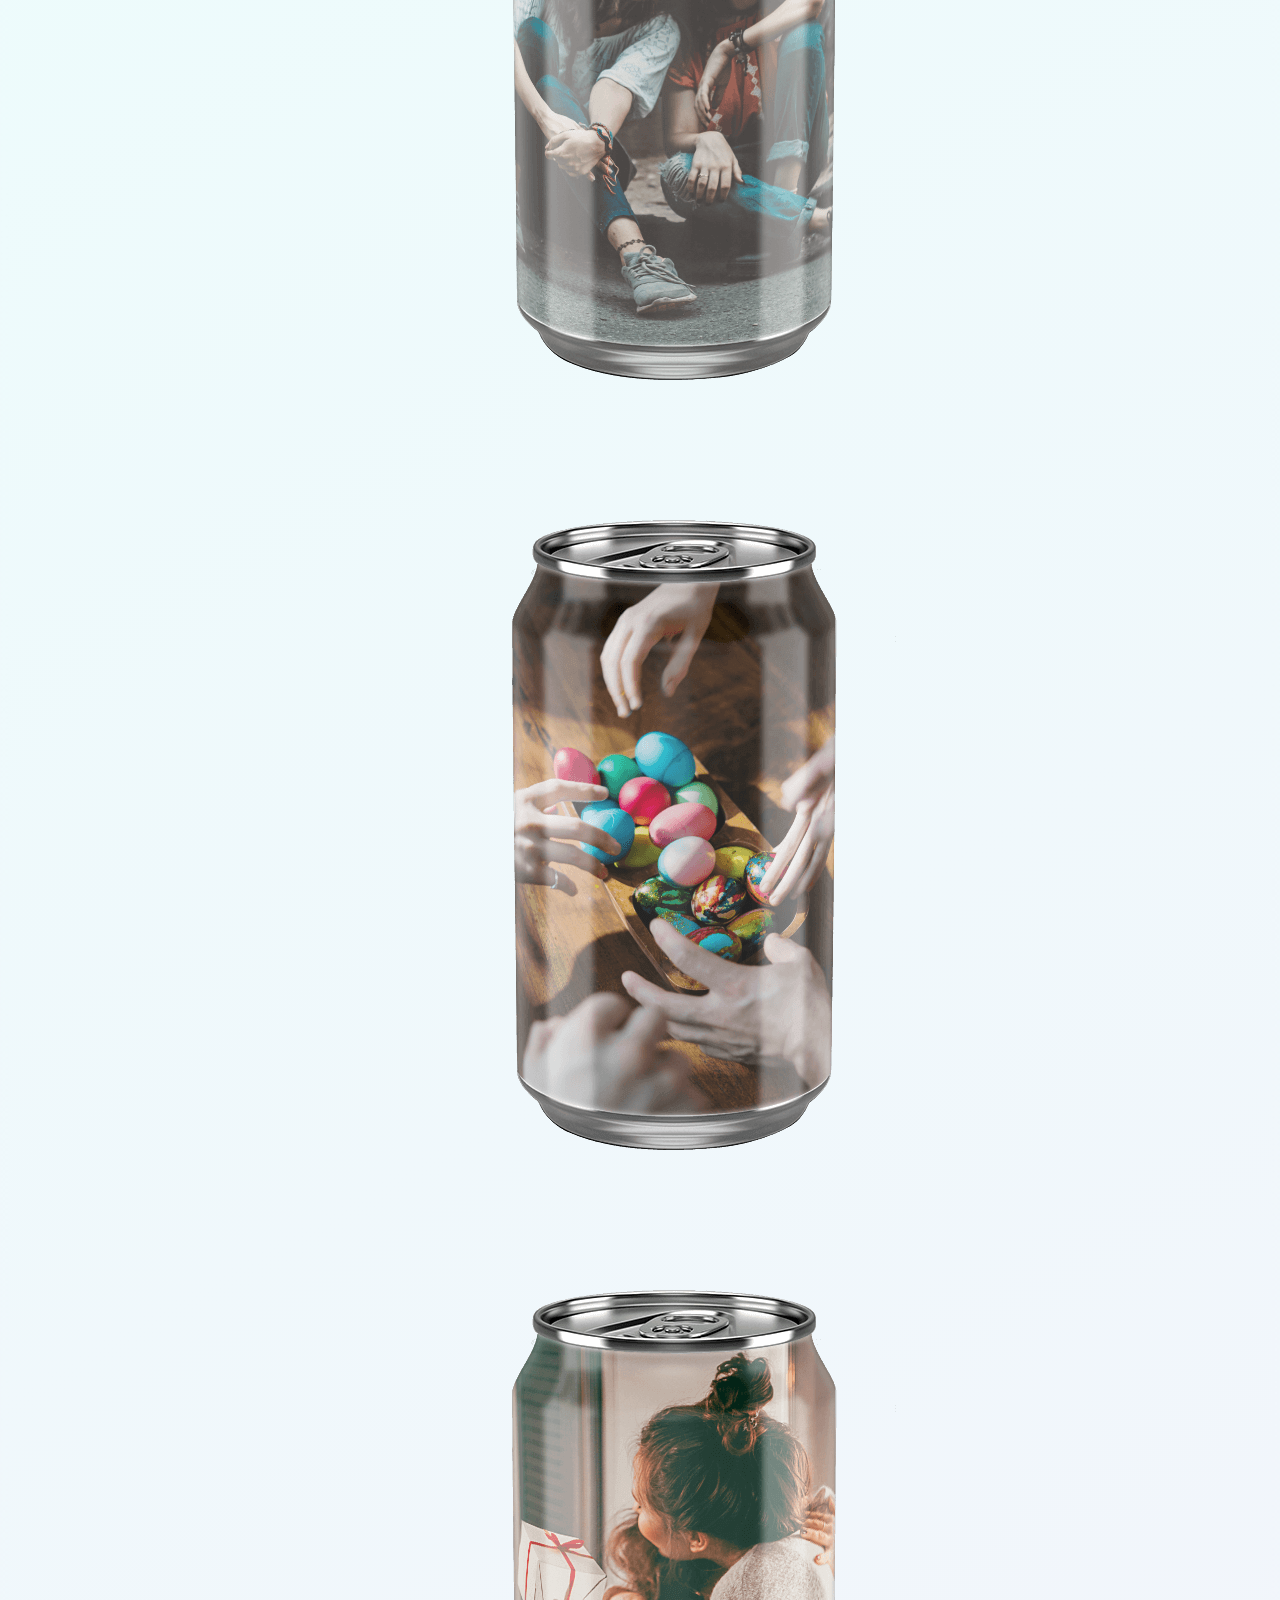
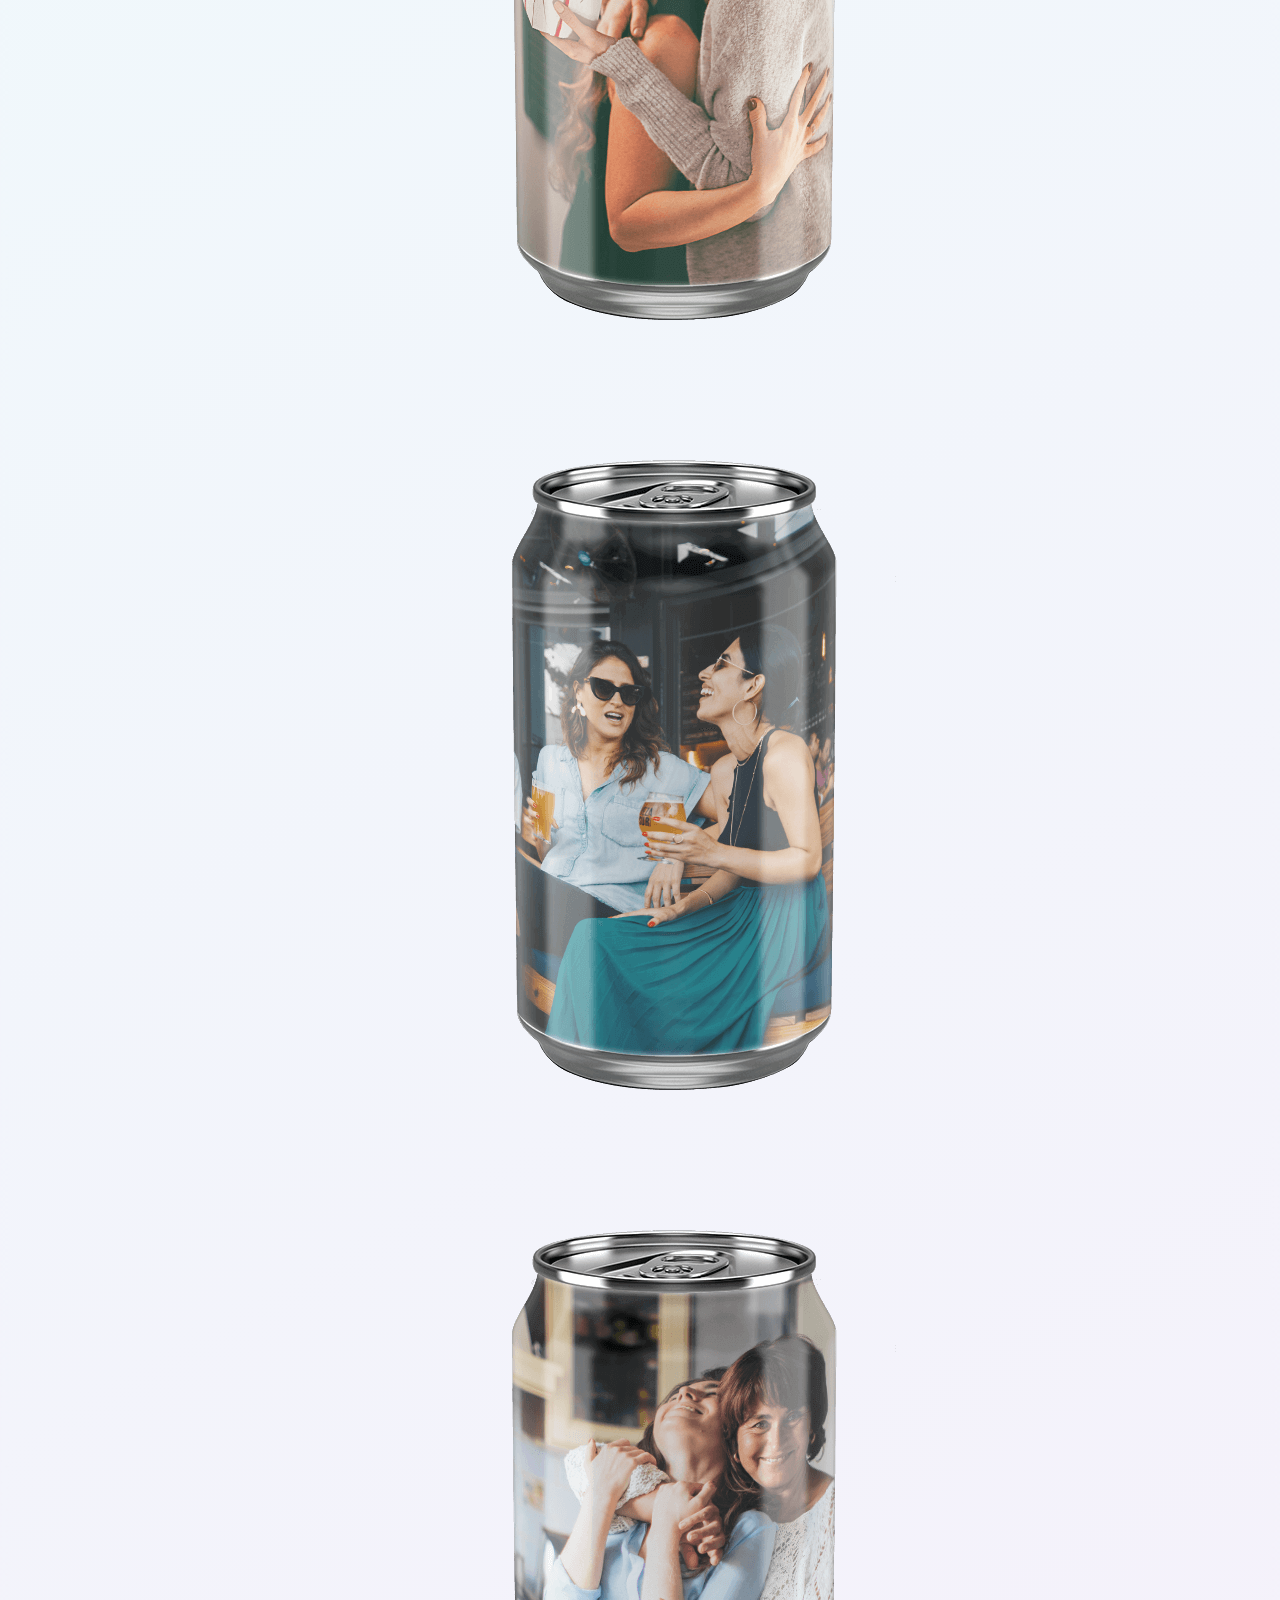
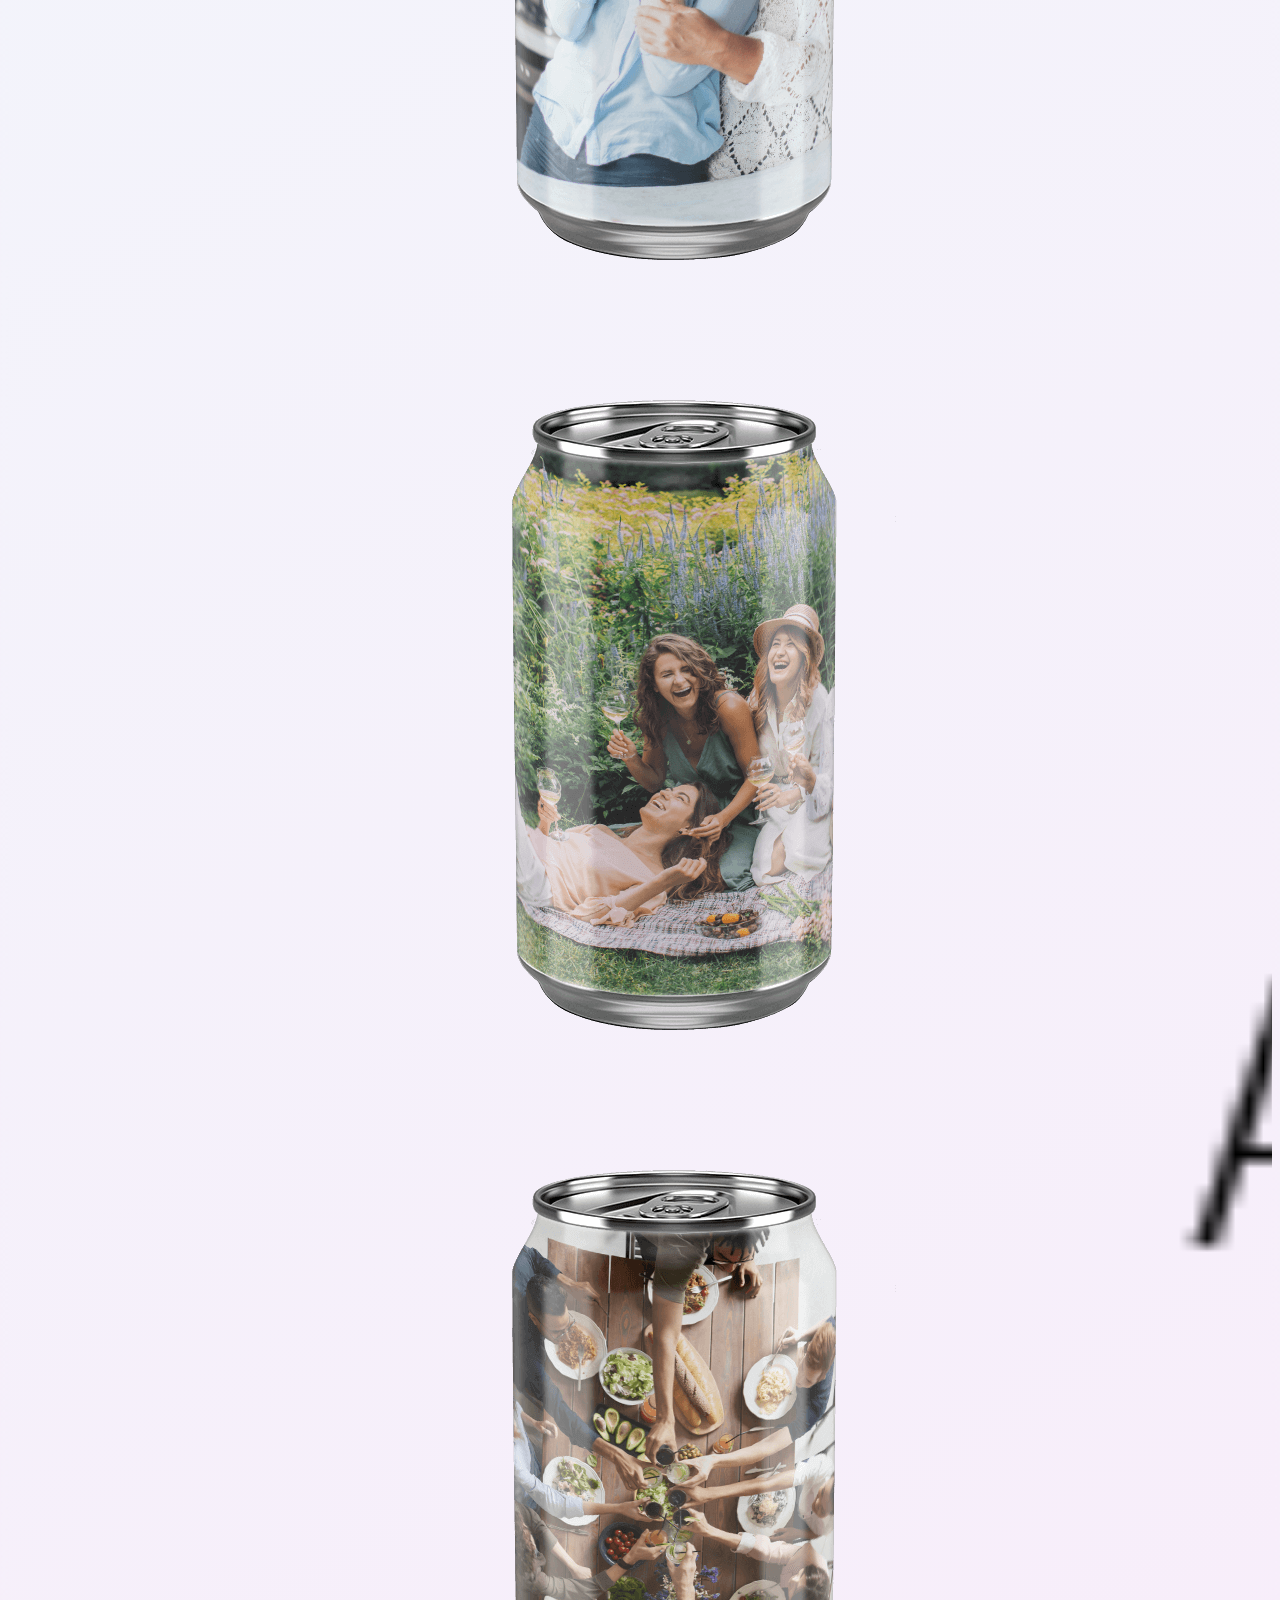
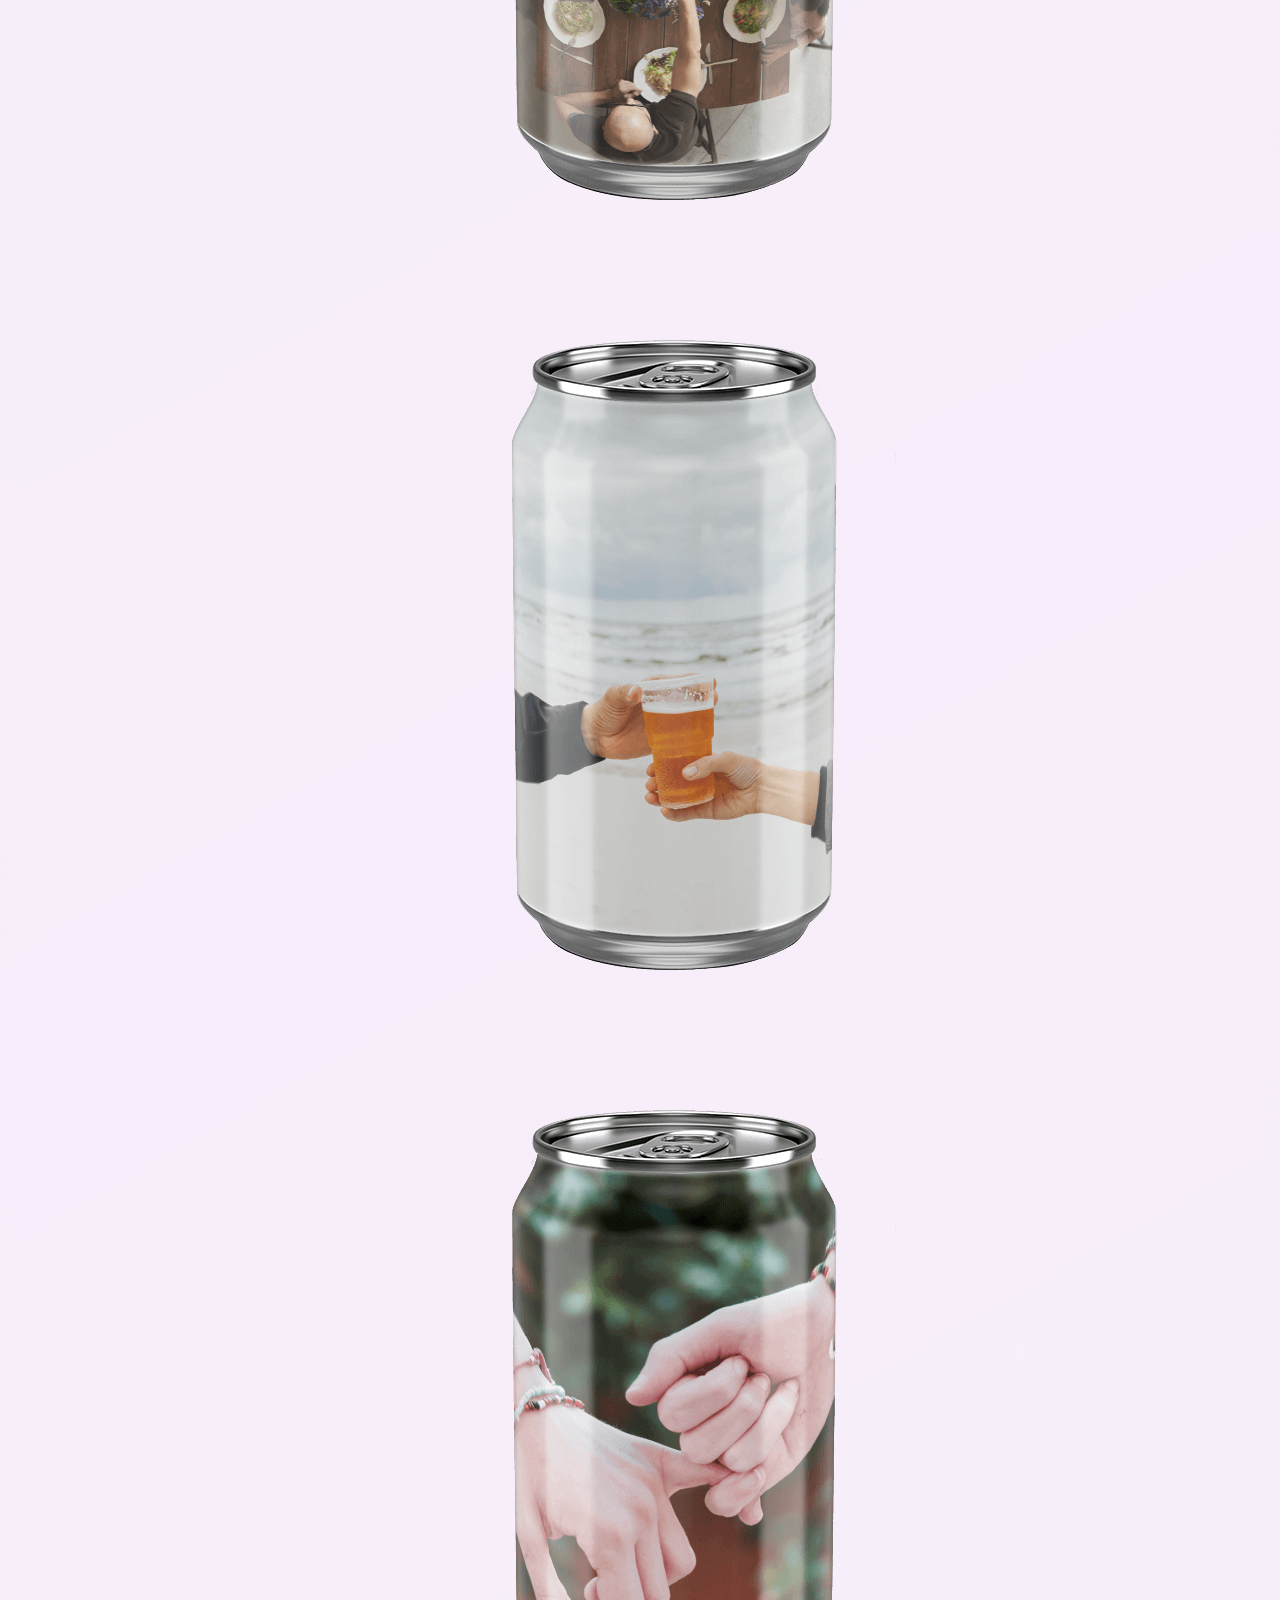
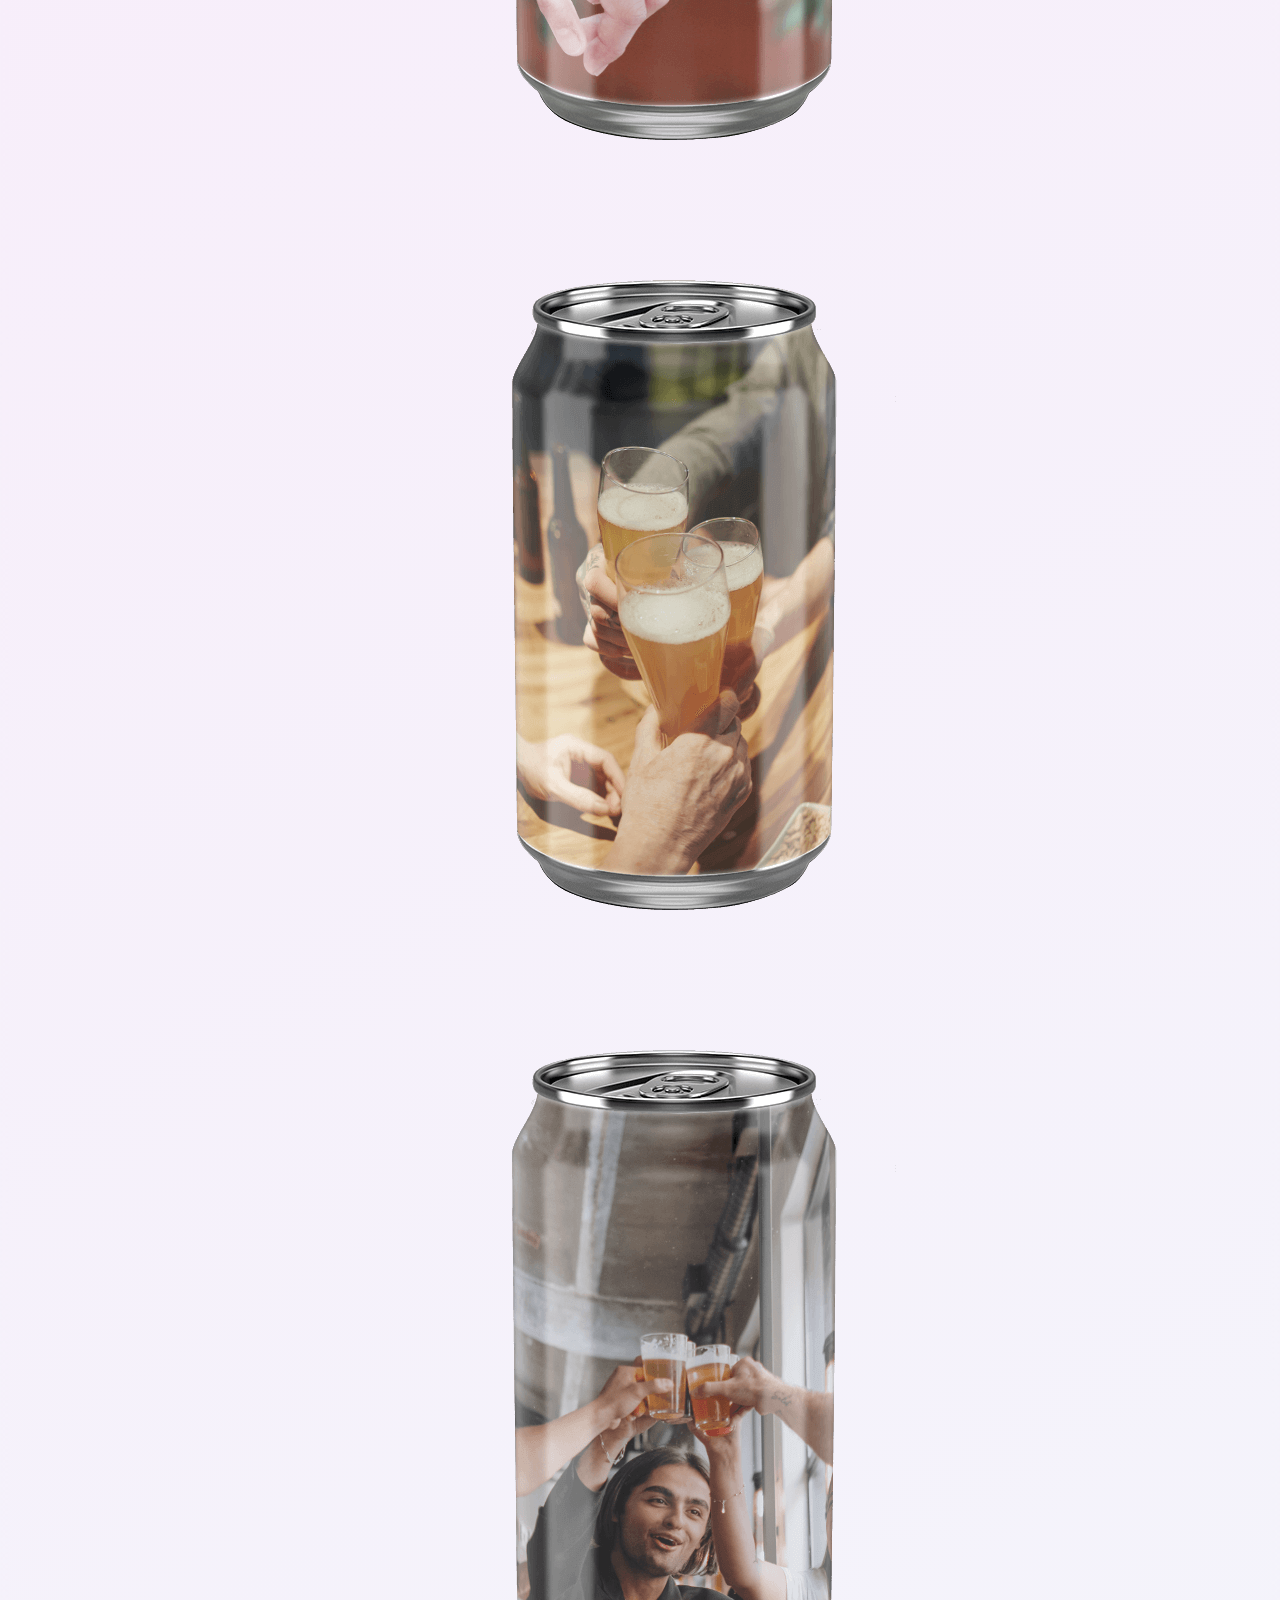
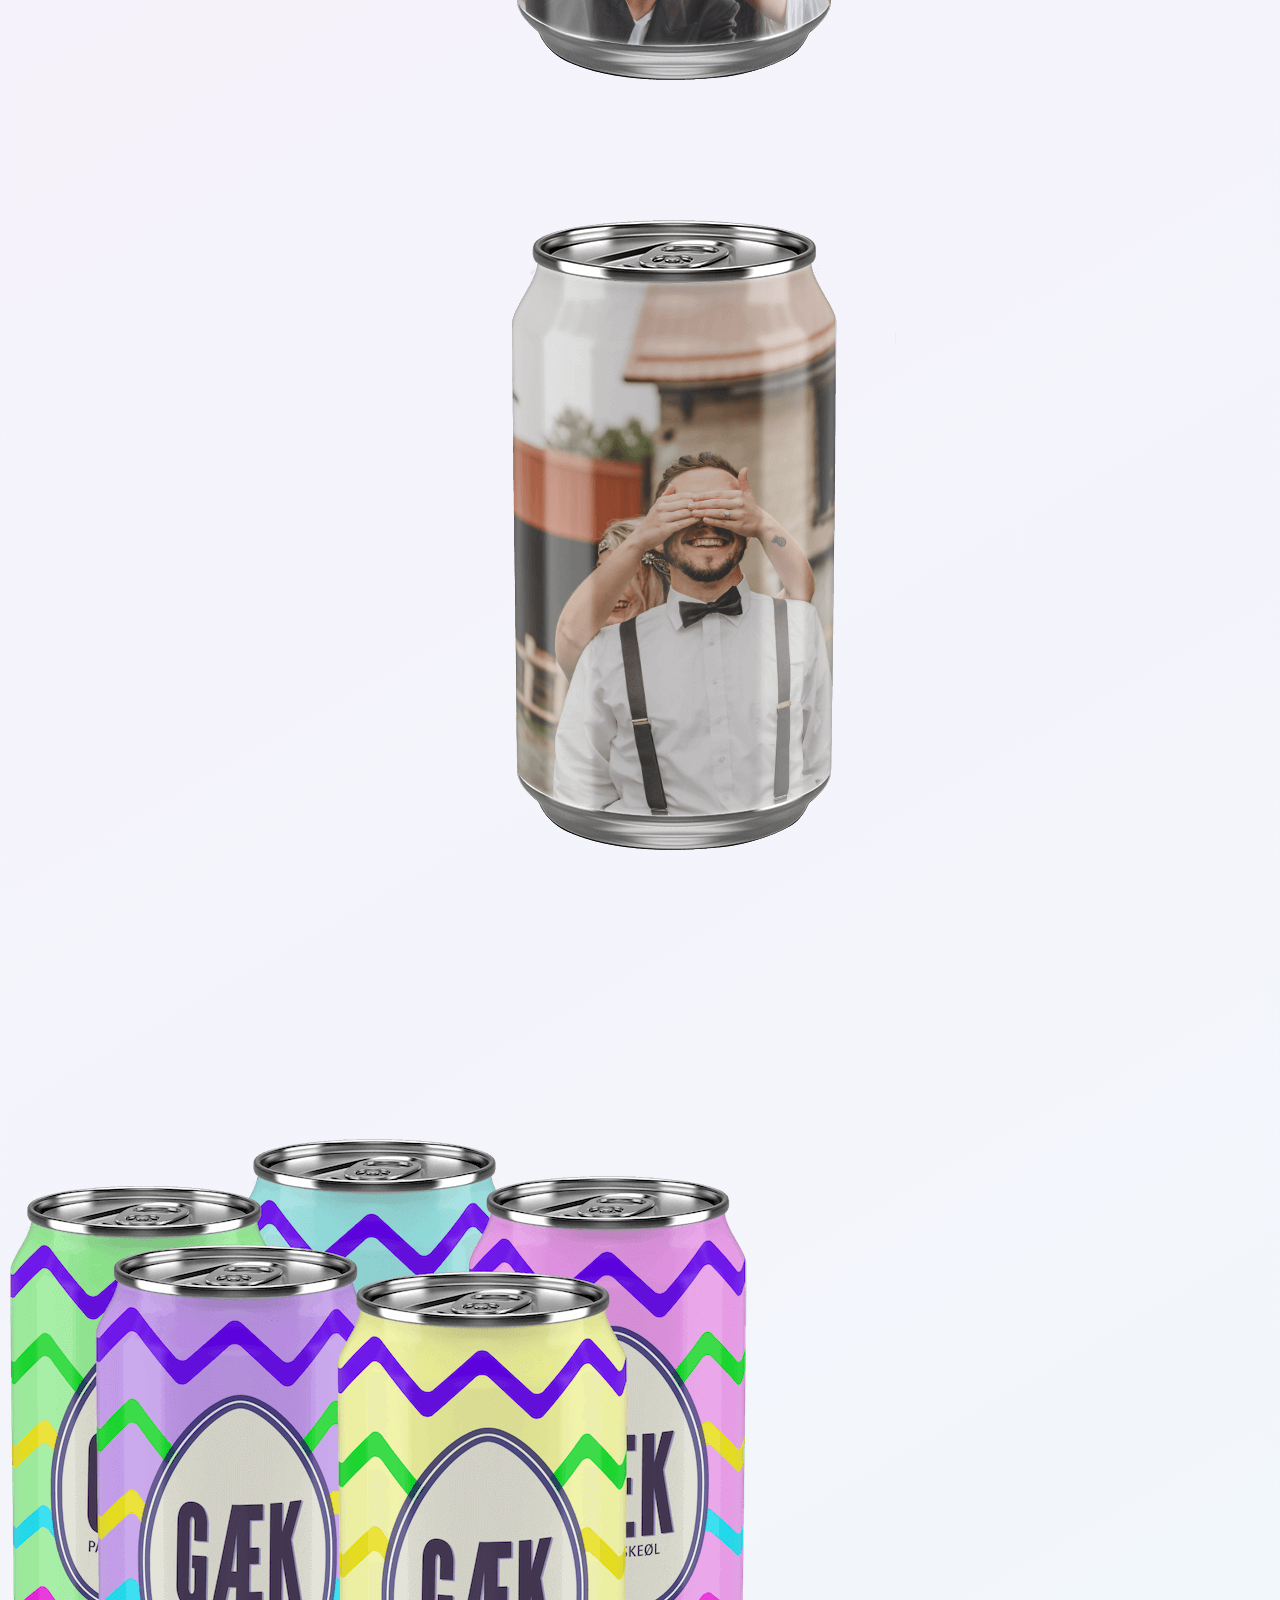
==== commit 3a49e399: "småting" ====
--- a/index.html
+++ b/index.html
@@ -70,7 +70,7 @@
           <div class="collapse navbar-collapse" id="navbarNavAltMarkup">
             <div class="navbar-nav ms-auto">
               <a class="nav-link pe-5" href="#sektion-5">Om Gæk-øllene</a>
-              <a class="nav-link" href="#engagement">#mingækkejagt</a>
+              <a class="nav-link" href="#engagement">#voresgækkejagt</a>
             </div>
           </div>
         </div>
@@ -711,7 +711,7 @@
                     ingen ende vil tage. <br /><br />
                     Hvis du og dine venner er blevet hooked på gækkejagten, så
                     del endelig jeres oplevelse med andre gækkejagere på
-                    #mingækkejagt! Vi vil alle gerne opleve det med jer!
+                    #voresgækkejagt! Vi vil alle gerne opleve det med jer!
                   </p>
                   <button
                     type="button"
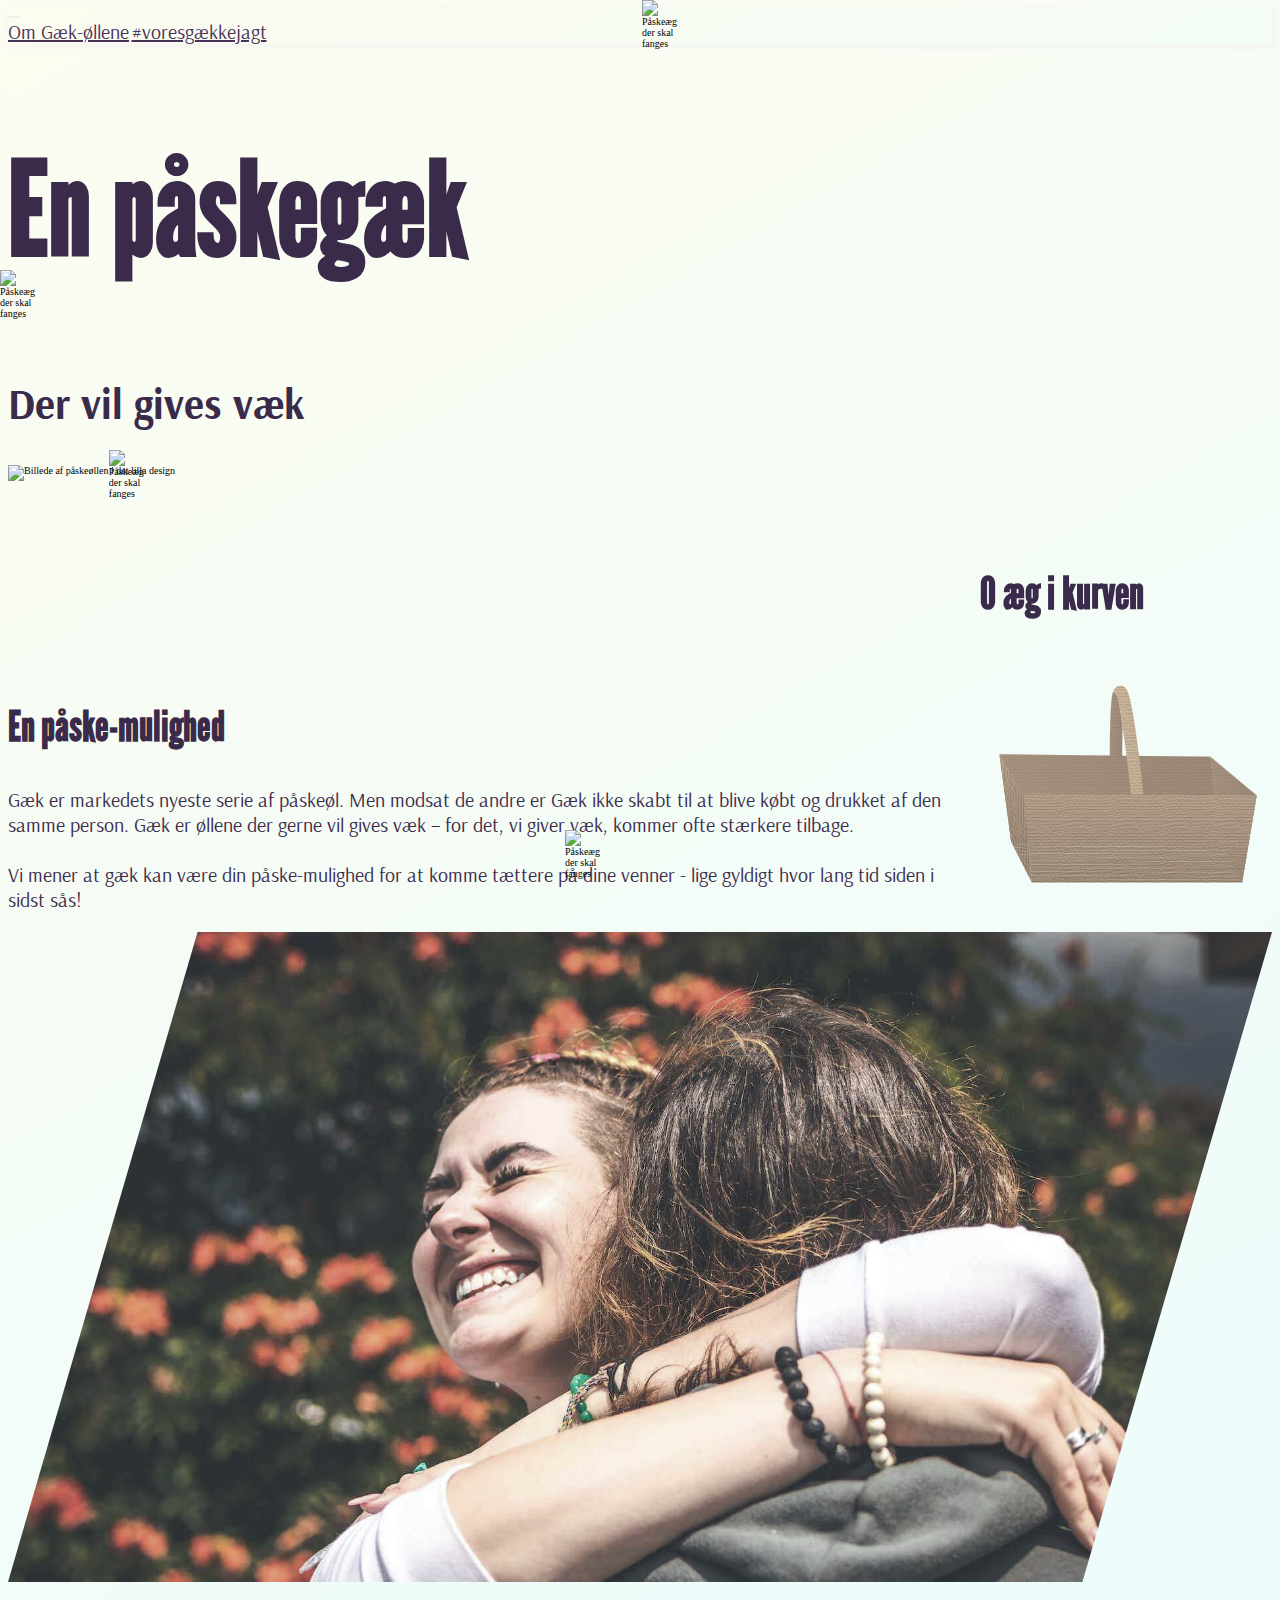
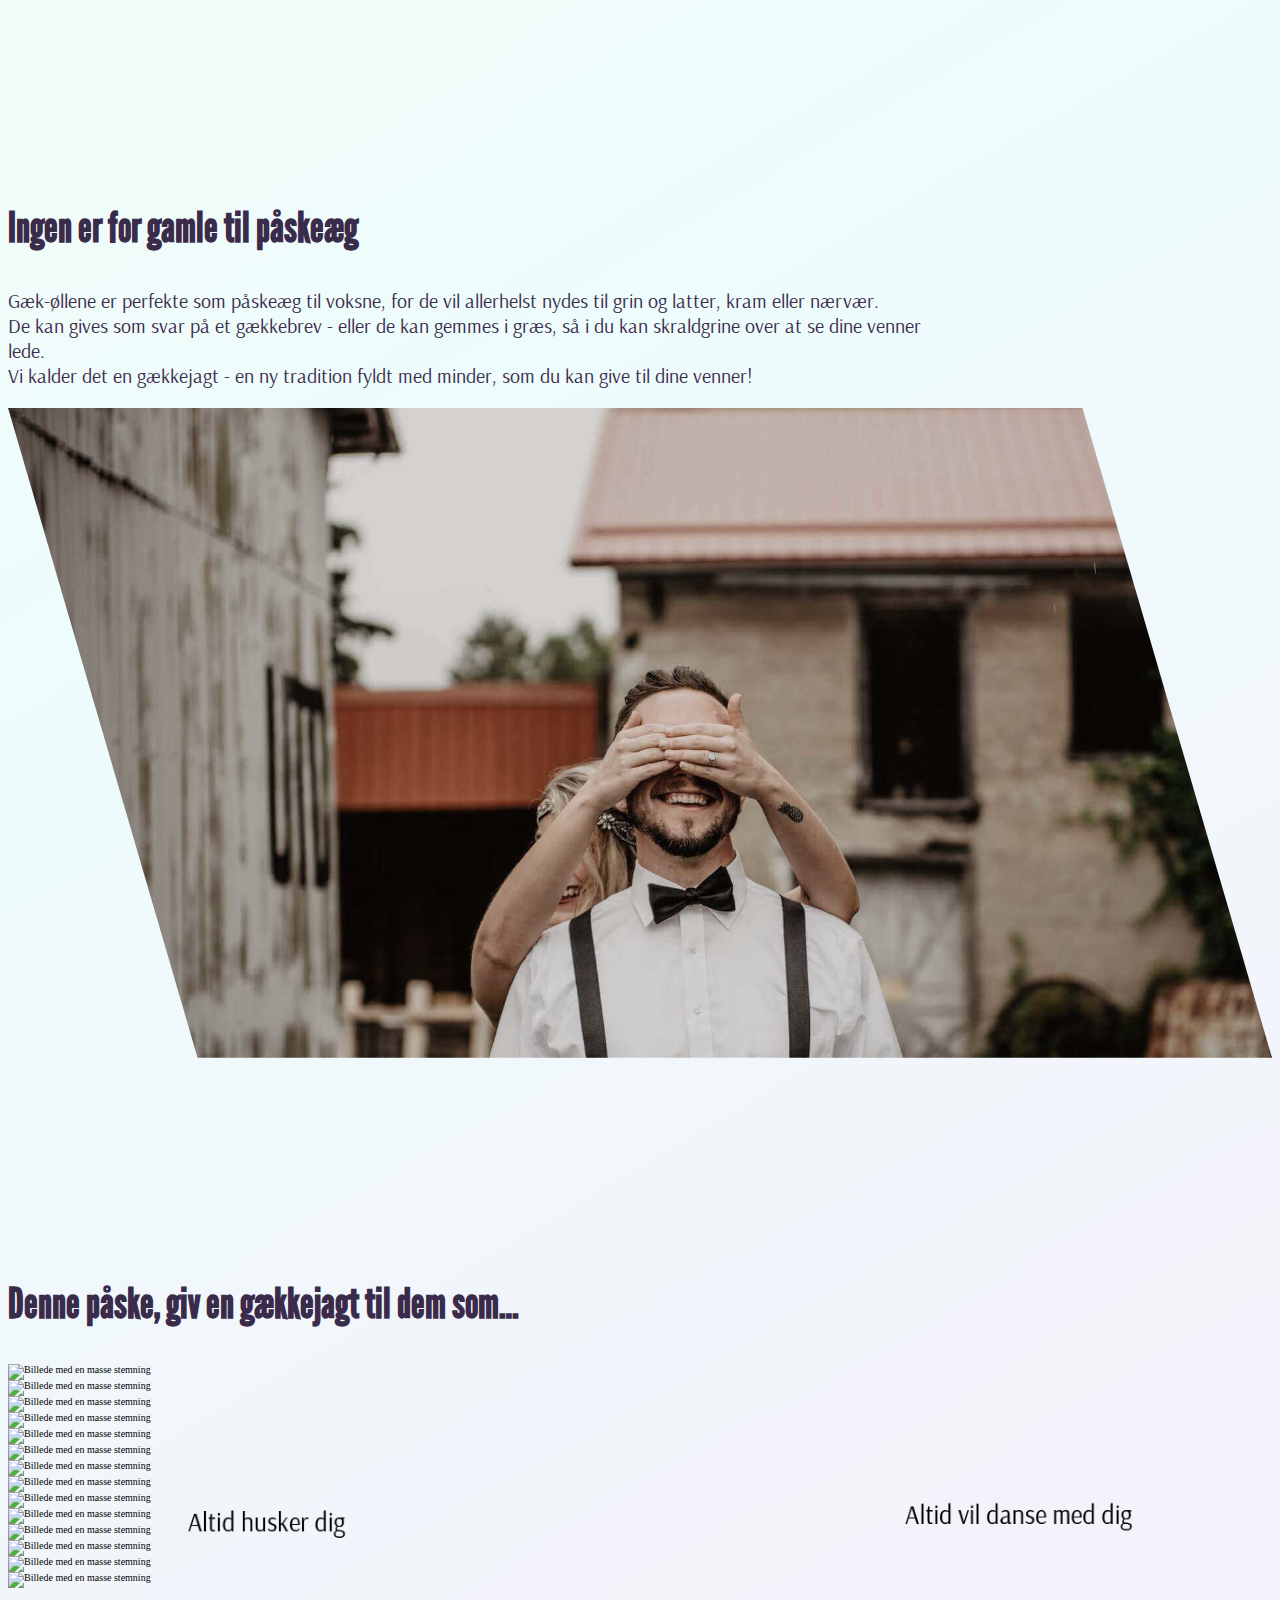
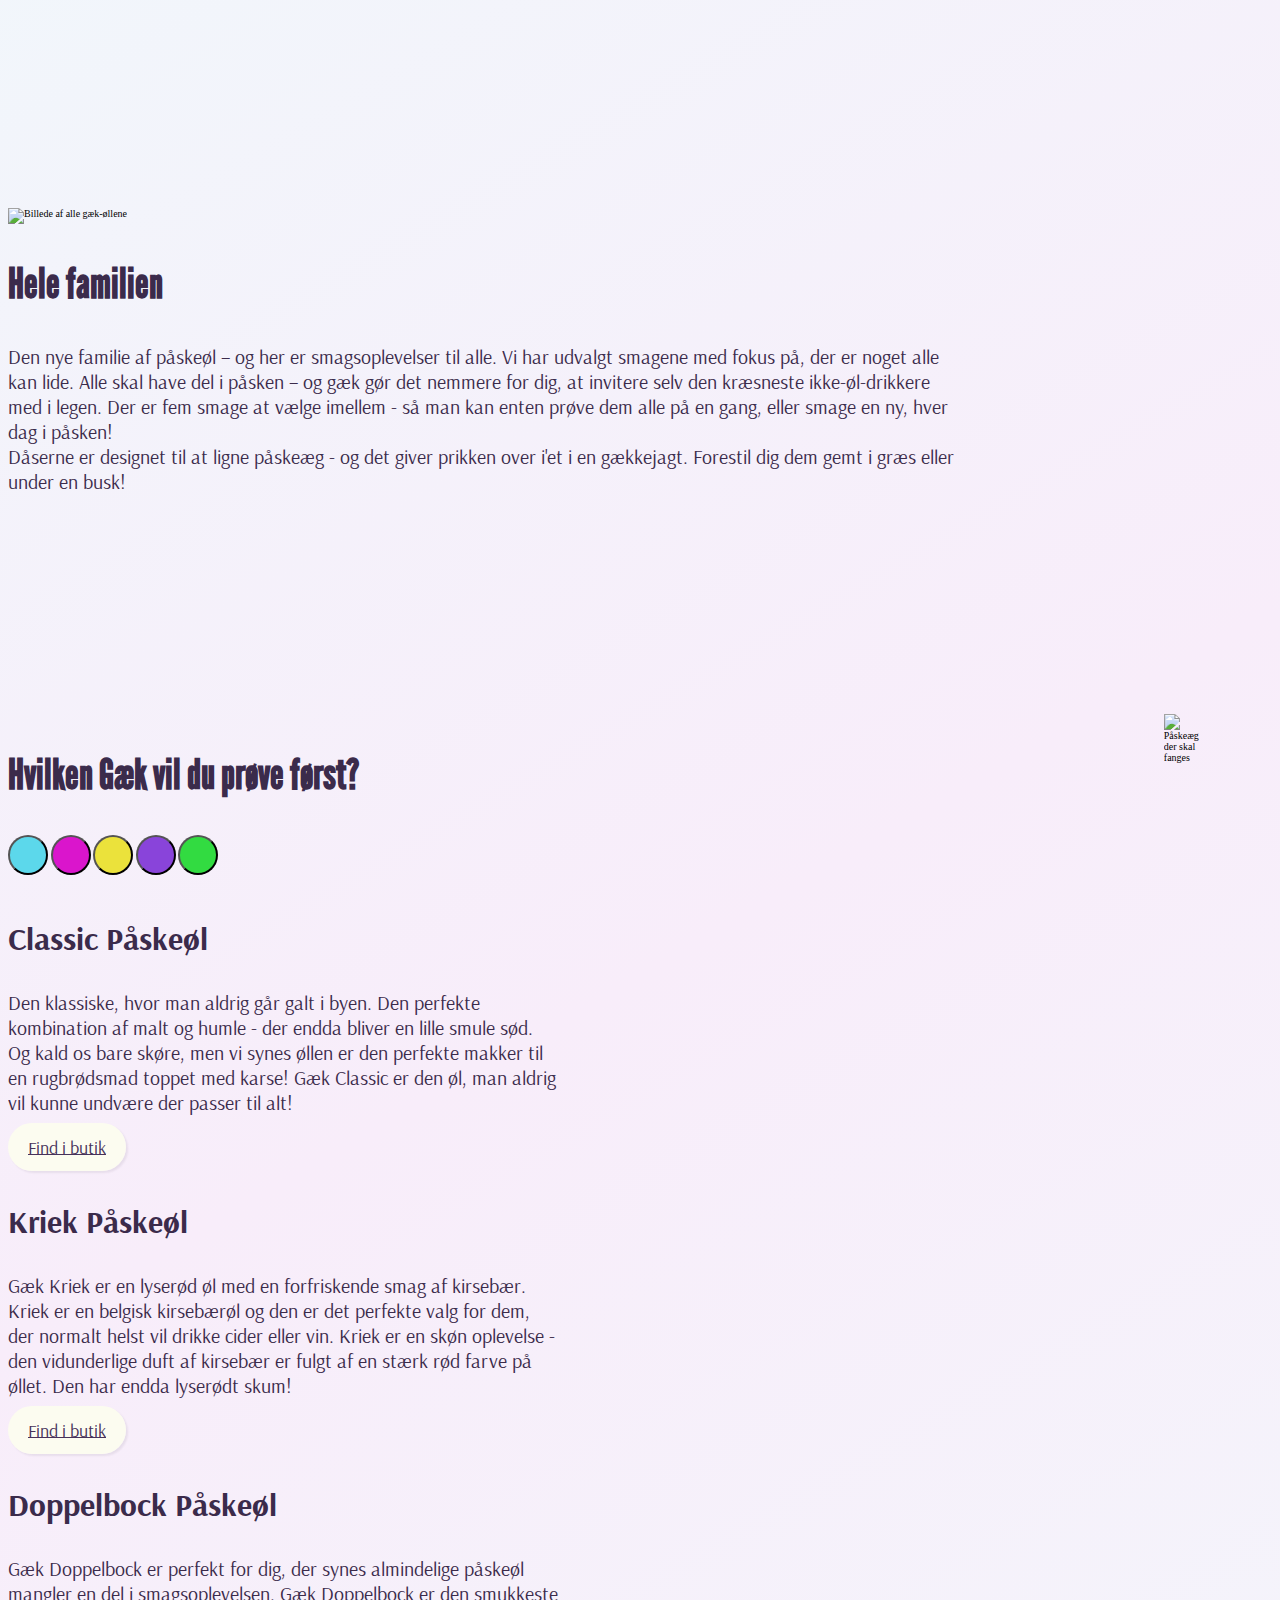
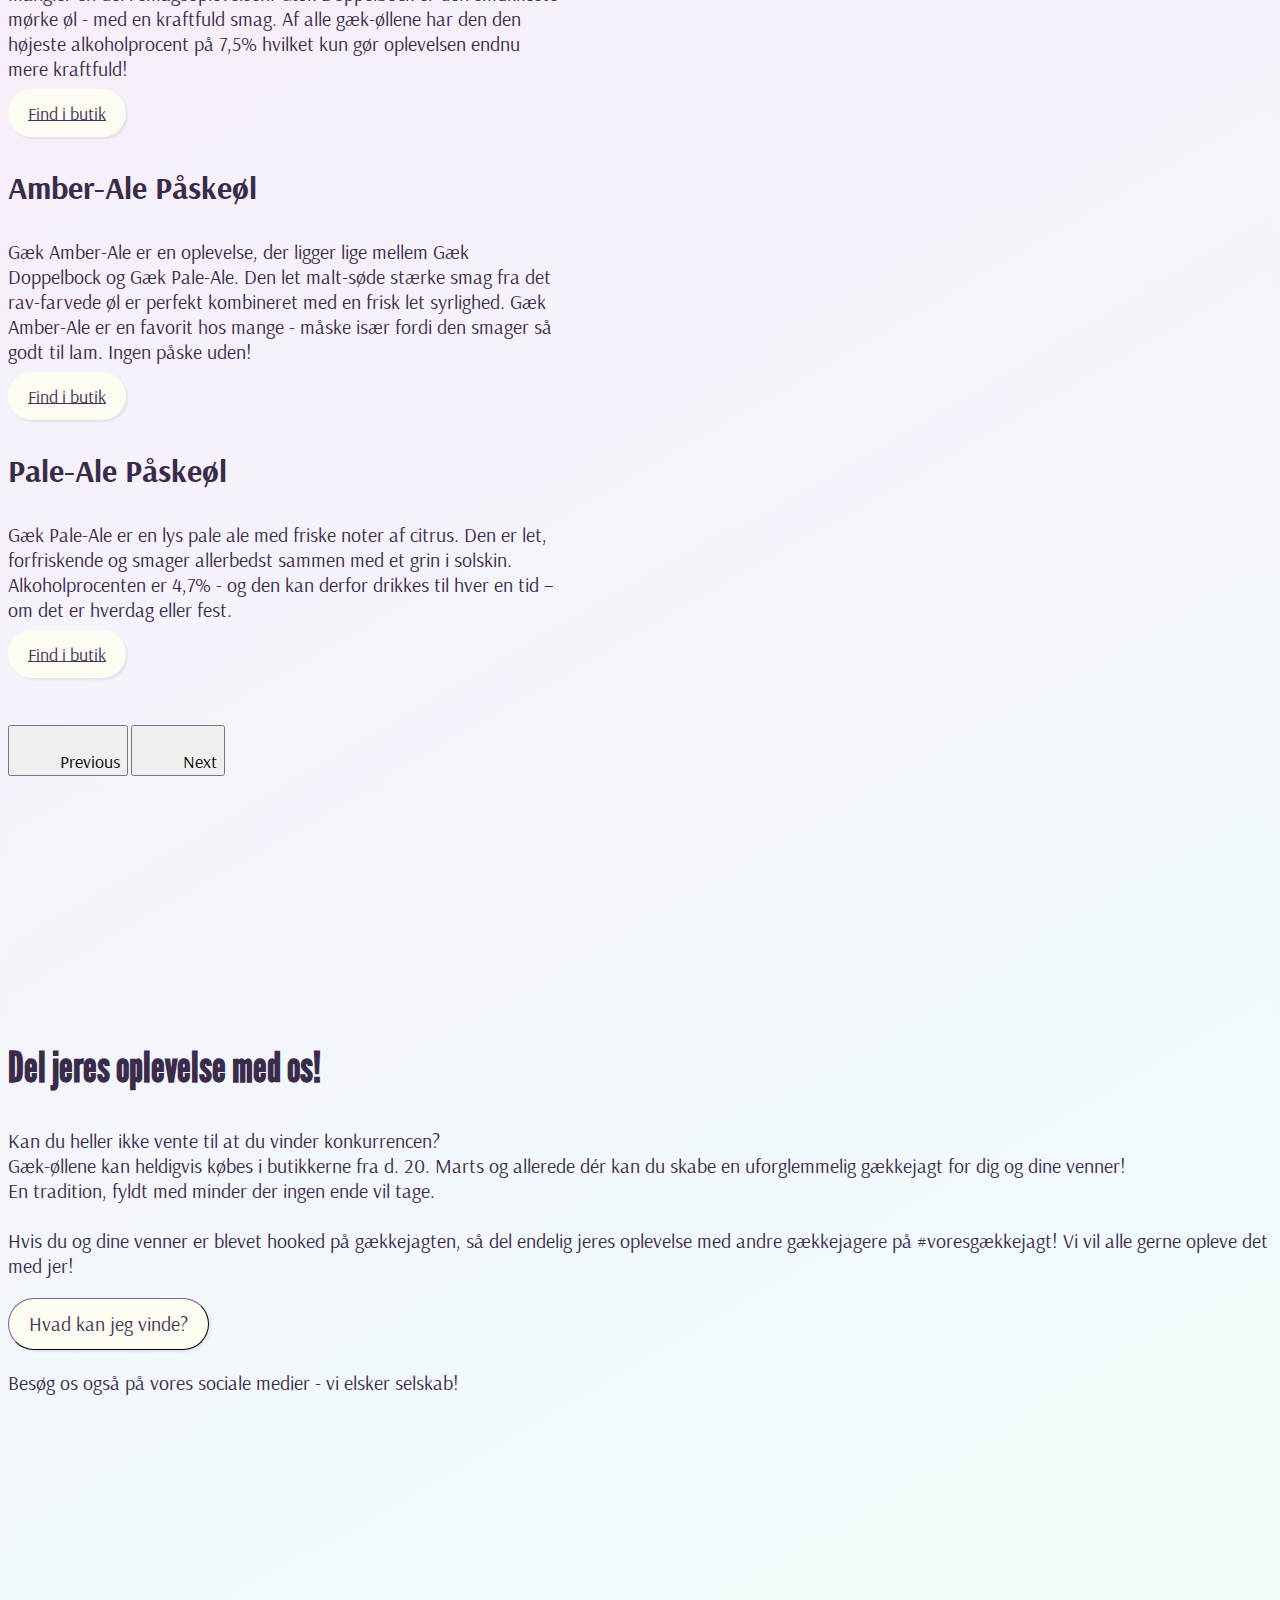
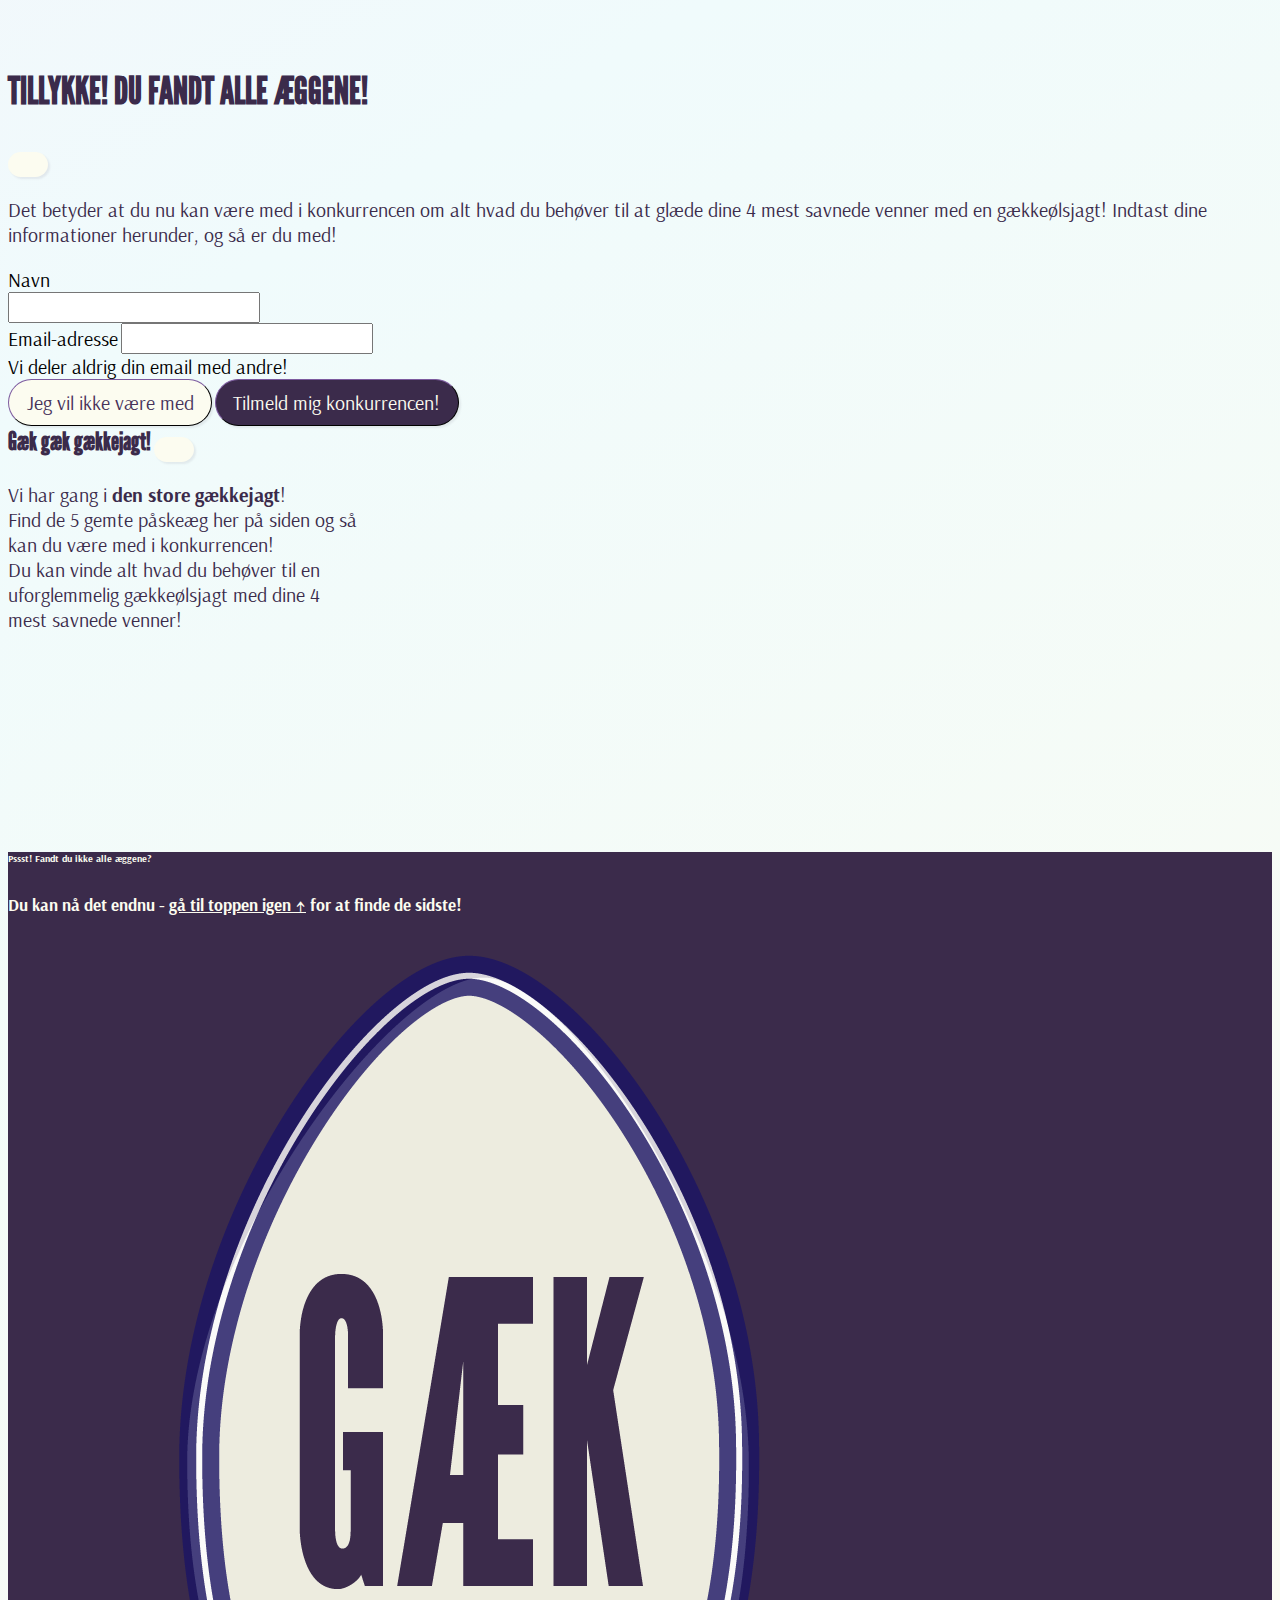
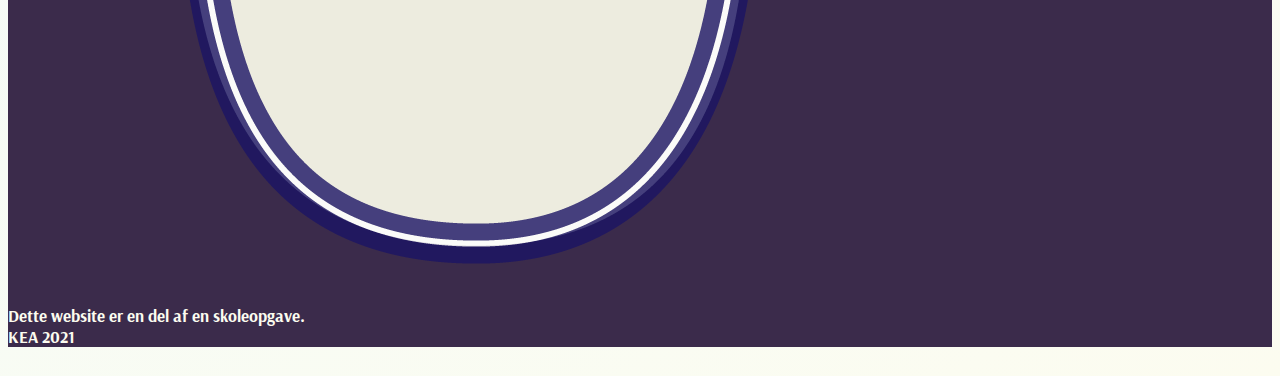
==== commit 0fda67eb: "webp versioner implementeret" ====
--- a/index.html
+++ b/index.html
@@ -97,19 +97,25 @@
                 class="position-relative w-50 float-end float-md-none ms-auto left"
               >
                 <div class="egg-container egg-move-left egg-container-1">
+                  <picture>
+                    <source srcset="img/ag7.webp" type="image/webp" />
+                    <img
+                      class="egg-1 egg animation-egg-peak-left"
+                      data-eggtype="blue"
+                      src="img/ag7.png"
+                      alt="Påskeæg der skal fanges"
+                    />
+                  </picture>
+                </div>
+                <picture>
+                  <source srcset="img/dase-lilla-stor.webp" type="image/webp" />
+                  <!-- <source srcset="img/dase-lilla-stor.png" type="image/png" /> -->
                   <img
-                    class="egg-1 egg animation-egg-peak-left"
-                    data-eggtype="blue"
-                    src="img/ag7.png"
-                    alt="Påskeæg der skal fanges"
+                    src="img/dase-lilla-stor.png"
+                    class="img-fluid has-egg"
+                    alt="Billede af påskeøllen i det lilla design"
                   />
-                </div>
-
-                <img
-                  src="img/dase-lilla-stor.png"
-                  class="img-fluid has-egg"
-                  alt="Billede af påskeøllen i det lilla design"
-                />
+                </picture>
               </div>
             </div>
           </div>
@@ -137,12 +143,15 @@
                 <div class="has-egg kram-billede"></div>
 
                 <div class="egg-container egg-container-2 position-absolute">
-                  <img
-                    class="egg egg-2 bounce-top"
-                    data-eggtype="red"
-                    src="img/ag3.png"
-                    alt="Påskeæg der skal fanges"
-                  />
+                  <picture>
+                    <source srcset="img/ag3.webp" type="image/webp" />
+                    <img
+                      class="egg egg-2 bounce-top"
+                      data-eggtype="red"
+                      src="img/ag3.png"
+                      alt="Påskeæg der skal fanges"
+                      loading="lazy"
+                  /></picture>
                 </div>
               </div>
             </div>
@@ -170,12 +179,15 @@
                 <div
                   class="egg-container egg-container-3 egg-move-left position-absolute"
                 >
-                  <img
-                    class="egg egg-3 animation-egg-peak-left"
-                    data-eggtype="purple"
-                    src="img/ag1.png"
-                    alt="Påskeæg der skal fanges"
-                  />
+                  <picture>
+                    <source srcset="img/ag1.webp" type="image/webp" />
+                    <img
+                      class="egg egg-3 animation-egg-peak-left"
+                      data-eggtype="purple"
+                      src="img/ag1.png"
+                      alt="Påskeæg der skal fanges"
+                      loading="lazy"
+                  /></picture>
                 </div>
 
                 <div class="has-egg overraskelses-billede order-md-first"></div>
@@ -197,7 +209,7 @@
               id="infografik-carousel-mobile"
               class="carousel slide carousel-fade"
               data-bs-ride="carousel"
-              data-bs-interval="500"
+              data-bs-interval="1200"
               data-bs-pause="false"
               data-bs-touch="false"
             >
@@ -208,102 +220,200 @@
               />
               <div class="carousel-inner">
                 <div class="carousel-item active">
-                  <img
-                    src="img/infografik-mobile/infografik-mobile-1.png"
-                    class="d-block w-100"
-                    alt="..."
-                  />
-                </div>
-                <div class="carousel-item">
-                  <img
-                    src="img/infografik-mobile/infografik-mobile-2.png"
-                    class="d-block w-100"
-                    alt="..."
-                  />
-                </div>
-                <div class="carousel-item">
-                  <img
-                    src="img/infografik-mobile/infografik-mobile-3.png"
-                    class="d-block w-100"
-                    alt="..."
-                  />
-                </div>
-                <div class="carousel-item">
-                  <img
-                    src="img/infografik-mobile/infografik-mobile-4.png"
-                    class="d-block w-100"
-                    alt="..."
-                  />
-                </div>
-                <div class="carousel-item">
-                  <img
-                    src="img/infografik-mobile/infografik-mobile-5.png"
-                    class="d-block w-100"
-                    alt="..."
-                  />
-                </div>
-                <div class="carousel-item">
-                  <img
-                    src="img/infografik-mobile/infografik-mobile-6.png"
-                    class="d-block w-100"
-                    alt="..."
-                  />
-                </div>
-                <div class="carousel-item">
-                  <img
-                    src="img/infografik-mobile/infografik-mobile-7.png"
-                    class="d-block w-100"
-                    alt="..."
-                  />
-                </div>
-                <div class="carousel-item">
-                  <img
-                    src="img/infografik-mobile/infografik-mobile-8.png"
-                    class="d-block w-100"
-                    alt="..."
-                  />
-                </div>
-                <div class="carousel-item">
-                  <img
-                    src="img/infografik-mobile/infografik-mobile-9.png"
-                    class="d-block w-100"
-                    alt="..."
-                  />
-                </div>
-                <div class="carousel-item">
-                  <img
-                    src="img/infografik-mobile/infografik-mobile-10.png"
-                    class="d-block w-100"
-                    alt="..."
-                  />
-                </div>
-                <div class="carousel-item">
-                  <img
-                    src="img/infografik-mobile/infografik-mobile-11.png"
-                    class="d-block w-100"
-                    alt="..."
-                  />
-                </div>
-                <div class="carousel-item">
-                  <img
-                    src="img/infografik-mobile/infografik-mobile-12.png"
-                    class="d-block w-100"
-                    alt="..."
-                  />
-                </div>
-                <div class="carousel-item">
-                  <img
-                    src="img/infografik-mobile/infografik-mobile-13.png"
-                    class="d-block w-100"
-                    alt="..."
-                  />
-                </div>
-                <div class="carousel-item">
-                  <img
-                    src="img/infografik-mobile/infografik-mobile-14.png"
-                    class="d-block w-100"
-                    alt="..."
-                  />
+                  <picture>
+                    <source
+                      srcset="img/infografik-mobile/infografik-mobile-1.webp"
+                      type="image/webp"
+                    />
+                    <img
+                      src="img/infografik-mobile/infografik-mobile-1.png"
+                      class="d-block w-100"
+                      alt="Billede med en masse stemning"
+                      loading="lazy"
+                    />
+                  </picture>
+                </div>
+                <div class="carousel-item">
+                  <picture>
+                    <source
+                      srcset="img/infografik-mobile/infografik-mobile-2.webp"
+                      type="image/webp"
+                    />
+                    <img
+                      src="img/infografik-mobile/infografik-mobile-2.png"
+                      class="d-block w-100"
+                      alt="Billede med en masse stemning"
+                      loading="lazy"
+                    />
+                  </picture>
+                </div>
+                <div class="carousel-item">
+                  <picture>
+                    <source
+                      srcset="img/infografik-mobile/infografik-mobile-3.webp"
+                      type="image/webp"
+                    />
+                    <img
+                      src="img/infografik-mobile/infografik-mobile-3.png"
+                      class="d-block w-100"
+                      alt="Billede med en masse stemning"
+                      loading="lazy"
+                    />
+                  </picture>
+                </div>
+                <div class="carousel-item">
+                  <picture>
+                    <source
+                      srcset="img/infografik-mobile/infografik-mobile-4.webp"
+                      type="image/webp"
+                    />
+                    <img
+                      src="img/infografik-mobile/infografik-mobile-4.png"
+                      class="d-block w-100"
+                      alt="Billede med en masse stemning"
+                      loading="lazy"
+                    />
+                  </picture>
+                </div>
+                <div class="carousel-item">
+                  <picture>
+                    <source
+                      srcset="img/infografik-mobile/infografik-mobile-5.webp"
+                      type="image/webp"
+                    />
+                    <img
+                      src="img/infografik-mobile/infografik-mobile-5.png"
+                      class="d-block w-100"
+                      alt="Billede med en masse stemning"
+                      loading="lazy"
+                    />
+                  </picture>
+                </div>
+                <div class="carousel-item">
+                  <picture>
+                    <source
+                      srcset="img/infografik-mobile/infografik-mobile-6.webp"
+                      type="image/webp"
+                    />
+                    <img
+                      src="img/infografik-mobile/infografik-mobile-6.png"
+                      class="d-block w-100"
+                      alt="Billede med en masse stemning"
+                      loading="lazy"
+                    />
+                  </picture>
+                </div>
+                <div class="carousel-item">
+                  <picture>
+                    <source
+                      srcset="img/infografik-mobile/infografik-mobile-7.webp"
+                      type="image/webp"
+                    />
+                    <img
+                      src="img/infografik-mobile/infografik-mobile-7.png"
+                      class="d-block w-100"
+                      alt="Billede med en masse stemning"
+                      loading="lazy"
+                    />
+                  </picture>
+                </div>
+                <div class="carousel-item">
+                  <picture>
+                    <source
+                      srcset="img/infografik-mobile/infografik-mobile-8.webp"
+                      type="image/webp"
+                    />
+                    <img
+                      src="img/infografik-mobile/infografik-mobile-8.png"
+                      class="d-block w-100"
+                      alt="Billede med en masse stemning"
+                      loading="lazy"
+                    />
+                  </picture>
+                </div>
+                <div class="carousel-item">
+                  <picture>
+                    <source
+                      srcset="img/infografik-mobile/infografik-mobile-9.webp"
+                      type="image/webp"
+                    />
+                    <img
+                      src="img/infografik-mobile/infografik-mobile-9.png"
+                      class="d-block w-100"
+                      alt="Billede med en masse stemning"
+                      loading="lazy"
+                    />
+                  </picture>
+                </div>
+                <div class="carousel-item">
+                  <picture>
+                    <source
+                      srcset="img/infografik-mobile/infografik-mobile-10.webp"
+                      type="image/webp"
+                    />
+                    <img
+                      src="img/infografik-mobile/infografik-mobile-10.png"
+                      class="d-block w-100"
+                      alt="Billede med en masse stemning"
+                      loading="lazy"
+                    />
+                  </picture>
+                </div>
+                <div class="carousel-item">
+                  <picture>
+                    <source
+                      srcset="img/infografik-mobile/infografik-mobile-11.webp"
+                      type="image/webp"
+                    />
+                    <img
+                      src="img/infografik-mobile/infografik-mobile-11.png"
+                      class="d-block w-100"
+                      alt="Billede med en masse stemning"
+                      loading="lazy"
+                    />
+                  </picture>
+                </div>
+                <div class="carousel-item">
+                  <picture>
+                    <source
+                      srcset="img/infografik-mobile/infografik-mobile-12.webp"
+                      type="image/webp"
+                    />
+                    <img
+                      src="img/infografik-mobile/infografik-mobile-12.png"
+                      class="d-block w-100"
+                      alt="Billede med en masse stemning"
+                      loading="lazy"
+                    />
+                  </picture>
+                </div>
+                <div class="carousel-item">
+                  <picture>
+                    <source
+                      srcset="img/infografik-mobile/infografik-mobile-13.webp"
+                      type="image/webp"
+                    />
+                    <img
+                      src="img/infografik-mobile/infografik-mobile-13.png"
+                      class="d-block w-100"
+                      alt="Billede med en masse stemning"
+                      loading="lazy"
+                    />
+                  </picture>
+                </div>
+                <div class="carousel-item">
+                  <picture>
+                    <source
+                      srcset="img/infografik-mobile/infografik-mobile-14.webp"
+                      type="image/webp"
+                    />
+                    <img
+                      src="img/infografik-mobile/infografik-mobile-14.png"
+                      class="d-block w-100"
+                      alt="Billede med en masse stemning"
+                      loading="lazy"
+                    />
+                  </picture>
                 </div>
               </div>
             </div>
@@ -313,7 +423,7 @@
               id="infografik-carousel-desktop"
               class="carousel slide carousel-fade"
               data-bs-ride="carousel"
-              data-bs-interval="80"
+              data-bs-interval="1200"
               data-bs-pause="false"
               data-bs-touch="false"
             >
@@ -324,102 +434,234 @@
               />
               <div class="carousel-inner">
                 <div class="carousel-item active">
-                  <img
+                  <picture>
+                    <source
+                      srcset="
+                        img/infografik-desktop-2/infografik-desktop-1.webp
+                      "
+                      type="image/webp"
+                    />
+                    <img
+                      src="img/infografik-desktop-2/infografik-desktop-1.png"
+                      class="d-block w-100"
+                      alt="Billede med en masse stemning"
+                      loading="lazy"
+                    />
+                  </picture>
+
+                  <!-- <img
                     src="img/infografik-desktop-2/infografik-desktop-1.png"
                     class="d-block w-100"
                     alt="..."
-                  />
-                </div>
-                <div class="carousel-item">
-                  <img
-                    src="img/infografik-desktop-2/infografik-desktop-2.png"
-                    class="d-block w-100"
-                    alt="..."
-                  />
-                </div>
-                <div class="carousel-item">
-                  <img
-                    src="img/infografik-desktop-2/infografik-desktop-3.png"
-                    class="d-block w-100"
-                    alt="..."
-                  />
-                </div>
-                <div class="carousel-item">
-                  <img
-                    src="img/infografik-desktop-2/infografik-desktop-4.png"
-                    class="d-block w-100"
-                    alt="..."
-                  />
-                </div>
-                <div class="carousel-item">
-                  <img
-                    src="img/infografik-desktop-2/infografik-desktop-5.png"
-                    class="d-block w-100"
-                    alt="..."
-                  />
-                </div>
-                <div class="carousel-item">
-                  <img
-                    src="img/infografik-desktop-2/infografik-desktop-6.png"
-                    class="d-block w-100"
-                    alt="..."
-                  />
-                </div>
-                <div class="carousel-item">
-                  <img
-                    src="img/infografik-desktop-2/infografik-desktop-7.png"
-                    class="d-block w-100"
-                    alt="..."
-                  />
-                </div>
-                <div class="carousel-item">
-                  <img
-                    src="img/infografik-desktop-2/infografik-desktop-8.png"
-                    class="d-block w-100"
-                    alt="..."
-                  />
-                </div>
-                <div class="carousel-item">
-                  <img
-                    src="img/infografik-desktop-2/infografik-desktop-9.png"
-                    class="d-block w-100"
-                    alt="..."
-                  />
-                </div>
-                <div class="carousel-item">
-                  <img
-                    src="img/infografik-desktop-2/infografik-desktop-10.png"
-                    class="d-block w-100"
-                    alt="..."
-                  />
-                </div>
-                <div class="carousel-item">
-                  <img
-                    src="img/infografik-desktop-2/infografik-desktop-11.png"
-                    class="d-block w-100"
-                    alt="..."
-                  />
-                </div>
-                <div class="carousel-item">
-                  <img
-                    src="img/infografik-desktop-2/infografik-desktop-12.png"
-                    class="d-block w-100"
-                    alt="..."
-                  />
-                </div>
-                <div class="carousel-item">
-                  <img
-                    src="img/infografik-desktop-2/infografik-desktop-13.png"
-                    class="d-block w-100"
-                    alt="..."
-                  />
-                </div>
-                <div class="carousel-item">
-                  <img
-                    src="img/infografik-desktop-2/infografik-desktop-14.png"
-                    class="d-block w-100"
-                    alt="..."
-                  />
+                  /> -->
+                </div>
+                <div class="carousel-item">
+                  <picture>
+                    <source
+                      srcset="
+                        img/infografik-desktop-2/infografik-desktop-2.webp
+                      "
+                      type="image/webp"
+                    />
+                    <img
+                      src="img/infografik-desktop-2/infografik-desktop-2.png"
+                      class="d-block w-100"
+                      alt="Billede med en masse stemning"
+                      loading="lazy"
+                    />
+                  </picture>
+                </div>
+                <div class="carousel-item">
+                  <picture>
+                    <source
+                      srcset="
+                        img/infografik-desktop-2/infografik-desktop-3.webp
+                      "
+                      type="image/webp"
+                    />
+                    <img
+                      src="img/infografik-desktop-2/infografik-desktop-3.png"
+                      class="d-block w-100"
+                      alt="Billede med en masse stemning"
+                      loading="lazy"
+                    />
+                  </picture>
+                </div>
+                <div class="carousel-item">
+                  <picture>
+                    <source
+                      srcset="
+                        img/infografik-desktop-2/infografik-desktop-4.webp
+                      "
+                      type="image/webp"
+                    />
+                    <img
+                      src="img/infografik-desktop-2/infografik-desktop-4.png"
+                      class="d-block w-100"
+                      alt="Billede med en masse stemning"
+                      loading="lazy"
+                    />
+                  </picture>
+                </div>
+                <div class="carousel-item">
+                  <picture>
+                    <source
+                      srcset="
+                        img/infografik-desktop-2/infografik-desktop-5.webp
+                      "
+                      type="image/webp"
+                    />
+                    <img
+                      src="img/infografik-desktop-2/infografik-desktop-5.png"
+                      class="d-block w-100"
+                      alt="Billede med en masse stemning"
+                      loading="lazy"
+                    />
+                  </picture>
+                </div>
+                <div class="carousel-item">
+                  <picture>
+                    <source
+                      srcset="
+                        img/infografik-desktop-2/infografik-desktop-6.webp
+                      "
+                      type="image/webp"
+                    />
+                    <img
+                      src="img/infografik-desktop-2/infografik-desktop-6.png"
+                      class="d-block w-100"
+                      alt="Billede med en masse stemning"
+                      loading="lazy"
+                    />
+                  </picture>
+                </div>
+                <div class="carousel-item">
+                  <picture>
+                    <source
+                      srcset="
+                        img/infografik-desktop-2/infografik-desktop-7.webp
+                      "
+                      type="image/webp"
+                    />
+                    <img
+                      src="img/infografik-desktop-2/infografik-desktop-7.png"
+                      class="d-block w-100"
+                      alt="Billede med en masse stemning"
+                      loading="lazy"
+                    />
+                  </picture>
+                </div>
+                <div class="carousel-item">
+                  <picture>
+                    <source
+                      srcset="
+                        img/infografik-desktop-2/infografik-desktop-8.webp
+                      "
+                      type="image/webp"
+                    />
+                    <img
+                      src="img/infografik-desktop-2/infografik-desktop-8.png"
+                      class="d-block w-100"
+                      alt="Billede med en masse stemning"
+                      loading="lazy"
+                    />
+                  </picture>
+                </div>
+                <div class="carousel-item">
+                  <picture>
+                    <source
+                      srcset="
+                        img/infografik-desktop-2/infografik-desktop-9.webp
+                      "
+                      type="image/webp"
+                    />
+                    <img
+                      src="img/infografik-desktop-2/infografik-desktop-9.png"
+                      class="d-block w-100"
+                      alt="Billede med en masse stemning"
+                      loading="lazy"
+                    />
+                  </picture>
+                </div>
+                <div class="carousel-item">
+                  <picture>
+                    <source
+                      srcset="
+                        img/infografik-desktop-2/infografik-desktop-10.webp
+                      "
+                      type="image/webp"
+                    />
+                    <img
+                      src="img/infografik-desktop-2/infografik-desktop-10.png"
+                      class="d-block w-100"
+                      alt="Billede med en masse stemning"
+                      loading="lazy"
+                    />
+                  </picture>
+                </div>
+                <div class="carousel-item">
+                  <picture>
+                    <source
+                      srcset="
+                        img/infografik-desktop-2/infografik-desktop-11.webp
+                      "
+                      type="image/webp"
+                    />
+                    <img
+                      src="img/infografik-desktop-2/infografik-desktop-11.png"
+                      class="d-block w-100"
+                      alt="Billede med en masse stemning"
+                      loading="lazy"
+                    />
+                  </picture>
+                </div>
+                <div class="carousel-item">
+                  <picture>
+                    <source
+                      srcset="
+                        img/infografik-desktop-2/infografik-desktop-12.webp
+                      "
+                      type="image/webp"
+                    />
+                    <img
+                      src="img/infografik-desktop-2/infografik-desktop-12.png"
+                      class="d-block w-100"
+                      alt="Billede med en masse stemning"
+                      loading="lazy"
+                    />
+                  </picture>
+                </div>
+                <div class="carousel-item">
+                  <picture>
+                    <source
+                      srcset="
+                        img/infografik-desktop-2/infografik-desktop-13.webp
+                      "
+                      type="image/webp"
+                    />
+                    <img
+                      src="img/infografik-desktop-2/infografik-desktop-13.png"
+                      class="d-block w-100"
+                      alt="Billede med en masse stemning"
+                      loading="lazy"
+                    />
+                  </picture>
+                </div>
+                <div class="carousel-item">
+                  <picture>
+                    <source
+                      srcset="
+                        img/infografik-desktop-2/infografik-desktop-14.webp
+                      "
+                      type="image/webp"
+                    />
+                    <img
+                      src="img/infografik-desktop-2/infografik-desktop-14.png"
+                      class="d-block w-100"
+                      alt="Billede med en masse stemning"
+                      loading="lazy"
+                    />
+                  </picture>
                 </div>
               </div>
             </div>
@@ -433,19 +675,25 @@
             <div class="col">
               <div class="position-relative">
                 <div class="egg-container egg-jump egg-container-4">
+                  <picture>
+                    <source srcset="img/ag10.webp" type="image/webp" />
+                    <img
+                      class="egg egg-4"
+                      data-eggtype="green"
+                      src="img/ag10.png"
+                      alt="Påskeæg der skal fanges"
+                      loading="lazy"
+                  /></picture>
+                </div>
+
+                <picture>
+                  <source srcset="img/alle-daser.webp" type="image/webp" />
                   <img
-                    class="egg egg-4"
-                    data-eggtype="green"
-                    src="img/ag10.png"
-                    alt="Påskeæg der skal fanges"
-                  />
-                </div>
-
-                <img
-                  src="img/alle-daser.png"
-                  alt="Billede af alle gæk-øllene"
-                  class="img-fluid has-egg"
-                />
+                    src="img/alle-daser.png"
+                    alt="Billede af alle gæk-øllene"
+                    class="img-fluid has-egg"
+                    loading="lazy"
+                /></picture>
               </div>
             </div>
 
@@ -511,11 +759,16 @@
               </div>
               <div class="carousel-inner">
                 <div class="carousel-item active">
-                  <img
-                    src="img/dase-bla.png"
-                    class="d-block alle-ol-img ms-auto me-auto"
-                    alt="..."
-                  />
+                  <picture>
+                    <source srcset="img/dase-bla.webp" type="image/webp" />
+                    <img
+                      src="img/dase-bla.png"
+                      class="d-block alle-ol-img ms-auto me-auto"
+                      alt="Billede af påskeøllen i det blå design"
+                      loading="lazy"
+                    />
+                  </picture>
+
                   <div
                     class="carousel-caption position-static d-none d-md-block"
                   >
@@ -537,11 +790,15 @@
                   </div>
                 </div>
                 <div class="carousel-item">
-                  <img
-                    src="img/dase-lyserod.png"
-                    class="d-block img-fluid alle-ol-img ms-auto me-auto"
-                    alt="..."
-                  />
+                  <picture>
+                    <source srcset="img/dase-lyserod.webp" type="image/webp" />
+                    <img
+                      src="img/dase-lyserod.png"
+                      class="d-block alle-ol-img ms-auto me-auto"
+                      alt="Billede af påskeøllen i det lyserøde design"
+                      loading="lazy"
+                    />
+                  </picture>
                   <div
                     class="carousel-caption position-static d-none d-md-block"
                   >
@@ -563,11 +820,15 @@
                   </div>
                 </div>
                 <div class="carousel-item">
-                  <img
-                    src="img/dase-gul.png"
-                    class="d-block alle-ol-img ms-auto me-auto"
-                    alt="..."
-                  />
+                  <picture>
+                    <source srcset="img/dase-gul.webp" type="image/webp" />
+                    <img
+                      src="img/dase-gul.png"
+                      class="d-block alle-ol-img ms-auto me-auto"
+                      alt="Billede af påskeøllen i det gule design"
+                      loading="lazy"
+                    />
+                  </picture>
                   <div
                     class="carousel-caption position-static d-none d-md-block"
                   >
@@ -588,11 +849,15 @@
                   </div>
                 </div>
                 <div class="carousel-item">
-                  <img
-                    src="img/dase-lilla.png"
-                    class="d-block alle-ol-img ms-auto me-auto"
-                    alt="..."
-                  />
+                  <picture>
+                    <source srcset="img/dase-lilla.webp" type="image/webp" />
+                    <img
+                      src="img/dase-lilla.png"
+                      class="d-block alle-ol-img ms-auto me-auto"
+                      alt="Billede af påskeøllen i det lilla design"
+                      loading="lazy"
+                    />
+                  </picture>
                   <div
                     class="carousel-caption position-static d-none d-md-block"
                   >
@@ -614,11 +879,15 @@
                   </div>
                 </div>
                 <div class="carousel-item">
-                  <img
-                    src="img/dase-gron.png"
-                    class="d-block alle-ol-img ms-auto me-auto"
-                    alt="..."
-                  />
+                  <picture>
+                    <source srcset="img/dase-gron.webp" type="image/webp" />
+                    <img
+                      src="img/dase-gron.png"
+                      class="d-block alle-ol-img ms-auto me-auto"
+                      alt="Billede af påskeøllen i det grønne design"
+                      loading="lazy"
+                    />
+                  </picture>
                   <div
                     class="carousel-caption position-static d-none d-md-block"
                   >
@@ -669,12 +938,15 @@
 
         <div class="container-fluid">
           <div class="egg-container egg-container-5">
-            <img
-              class="egg egg-5 egg-opacity"
-              data-eggtype="yellow"
-              src="img/ag5.png"
-              alt="Påskeæg der skal fanges"
-            />
+            <picture>
+              <source srcset="img/ag5.webp" type="image/webp" />
+              <img
+                class="egg egg-5 egg-opacity"
+                data-eggtype="yellow"
+                src="img/ag5.png"
+                alt="Påskeæg der skal fanges"
+                loading="lazy"
+            /></picture>
           </div>
         </div>
       </section>
@@ -683,21 +955,32 @@
         <div class="container">
           <div class="row justify-content-center">
             <div class="col-1">
-              <img
-                src="img/zigzag-bla.png"
-                alt=""
-                class="img-fluid w-50 zigzag"
-              />
-              <img
-                src="img/zigzag-rod.png"
-                alt=""
-                class="img-fluid w-50 zigzag"
-              />
-              <img
-                src="img/zigzag-gron.png"
-                alt=""
-                class="img-fluid w-50 zigzag"
-              />
+              <picture>
+                <source srcset="img/zigzag-bla.webp" type="image/webp" />
+                <img
+                  src="img/zigzag-bla.png"
+                  alt="Zigzag-grafik der også kan ses på dåsserne"
+                  class="img-fluid w-50 zigzag"
+                  loading="lazy"
+              /></picture>
+
+              <picture>
+                <source srcset="img/zigzag-rod.webp" type="image/webp" />
+                <img
+                  src="img/zigzag-rod.png"
+                  alt="Zigzag-grafik der også kan ses på dåsserne"
+                  class="img-fluid w-50 zigzag"
+                  loading="lazy"
+              /></picture>
+
+              <picture>
+                <source srcset="img/zigzag-gron.webp" type="image/webp" />
+                <img
+                  src="img/zigzag-gron.png"
+                  alt="Zigzag-grafik der også kan ses på dåsserne"
+                  class="img-fluid w-50 zigzag"
+                  loading="lazy"
+              /></picture>
             </div>
             <div class="col-10 col-xl-6">
               <div class="row justify-content-center">
@@ -730,11 +1013,16 @@
                         href="https://www.facebook.com/GaekOl/"
                         target="_blank"
                       >
-                        <img
-                          src="img/facebook-engagement.png"
-                          alt="Facebook logo"
-                          class="img-fluid"
-                        />
+                        <picture>
+                          <source
+                            srcset="img/facebook-engagement.webp"
+                            type="image/webp" />
+                          <img
+                            src="img/facebook-engagement.png"
+                            alt="Facebook logo"
+                            class="img-fluid"
+                            loading="lazy"
+                        /></picture>
                       </a>
                     </div>
 
@@ -743,11 +1031,16 @@
                         href="https://www.instagram.com/gaekpaskeol/"
                         target="_blank"
                       >
-                        <img
-                          src="img/instagram-engagement.png"
-                          alt="Instagram logo"
-                          class="img-fluid"
-                        />
+                        <picture>
+                          <source
+                            srcset="img/instagram-engagement.webp"
+                            type="image/webp" />
+                          <img
+                            src="img/instagram-engagement.png"
+                            alt="Instagram logo"
+                            class="img-fluid"
+                            loading="lazy"
+                        /></picture>
                       </a>
                     </div>
                   </div>
@@ -755,21 +1048,32 @@
               </div>
             </div>
             <div class="col-1 right">
-              <img
-                src="img/zigzag-gron.png"
-                alt=""
-                class="img-fluid w-50 zigzag"
-              />
-              <img
-                src="img/zigzag-bla.png"
-                alt=""
-                class="img-fluid w-50 zigzag"
-              />
-              <img
-                src="img/zigzag-lilla.png"
-                alt=""
-                class="img-fluid w-50 zigzag"
-              />
+              <picture>
+                <source srcset="img/zigzag-gron.webp" type="image/webp" />
+                <img
+                  src="img/zigzag-gron.png"
+                  alt="Zigzag-grafik der også kan ses på dåsserne"
+                  class="img-fluid w-50 zigzag"
+                  loading="lazy"
+              /></picture>
+
+              <picture>
+                <source srcset="img/zigzag-bla.webp" type="image/webp" />
+                <img
+                  src="img/zigzag-bla.png"
+                  alt="Zigzag-grafik der også kan ses på dåsserne"
+                  class="img-fluid w-50 zigzag"
+                  loading="lazy"
+              /></picture>
+
+              <picture>
+                <source srcset="img/zigzag-lilla.webp" type="image/webp" />
+                <img
+                  src="img/zigzag-lilla.png"
+                  alt="Zigzag-grafik der også kan ses på dåsserne"
+                  class="img-fluid w-50 zigzag"
+                  loading="lazy"
+              /></picture>
             </div>
           </div>
         </div>
@@ -1430,11 +1734,14 @@
           <div class="col row-footer align-items-center center">
             <div class="logo">
               <a href="https://www.facebook.com/GaekOl/" target="_blank">
-                <img
-                  src="img/facebook.png"
-                  alt="Facebook logo"
-                  class="img-fluid"
-                />
+                <picture>
+                  <source srcset="img/facebook.webp" type="image/webp" />
+                  <img
+                    src="img/facebook.png"
+                    alt="Facebook logo"
+                    class="img-fluid"
+                    loading="lazy"
+                /></picture>
               </a>
             </div>
             <div class="logo-ag">
@@ -1444,11 +1751,14 @@
             </div>
             <div class="logo">
               <a href="https://www.instagram.com/gaekpaskeol/" target="_blank">
-                <img
-                  src="img/instagram.png"
-                  alt="Instagram logo"
-                  class="img-fluid"
-                />
+                <picture>
+                  <source srcset="img/instagram.webp" type="image/webp" />
+                  <img
+                    src="img/instagram.png"
+                    alt="Instagram logo"
+                    class="img-fluid"
+                    loading="lazy"
+                /></picture>
               </a>
             </div>
           </div>
